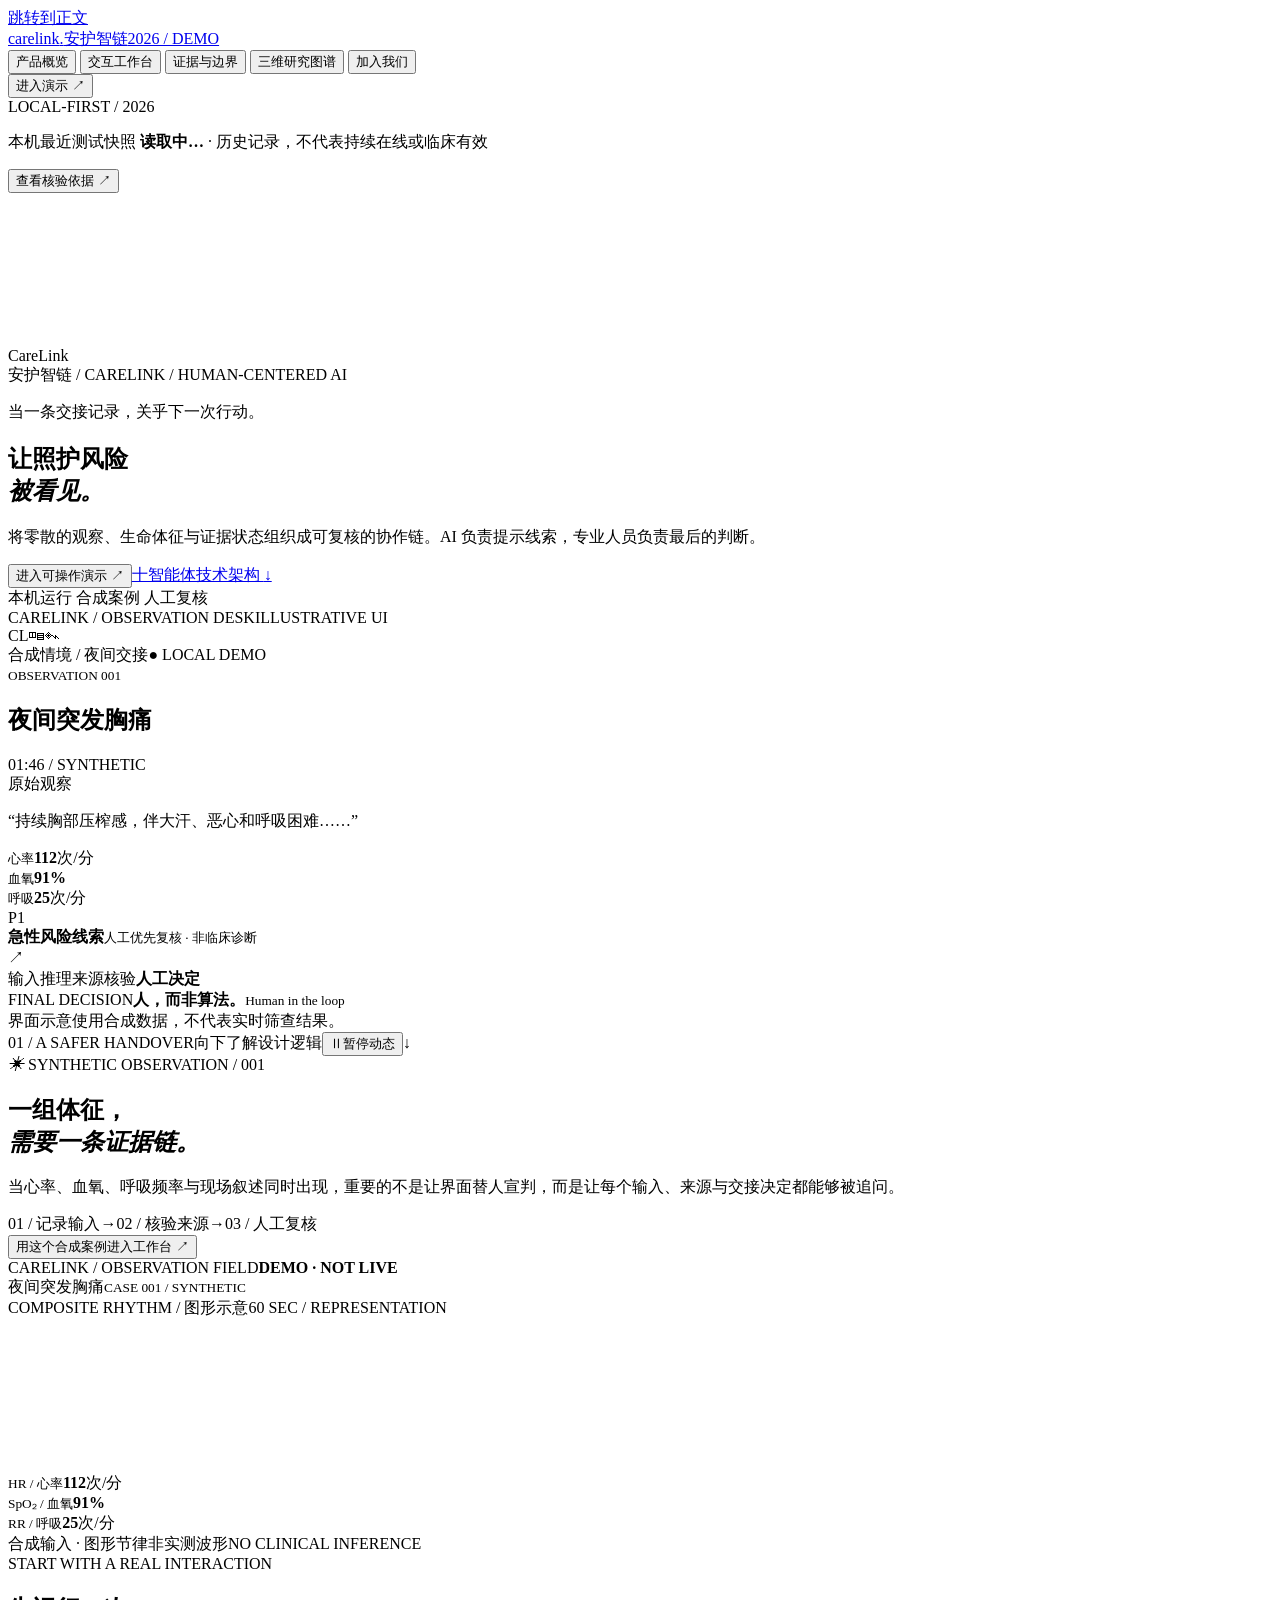
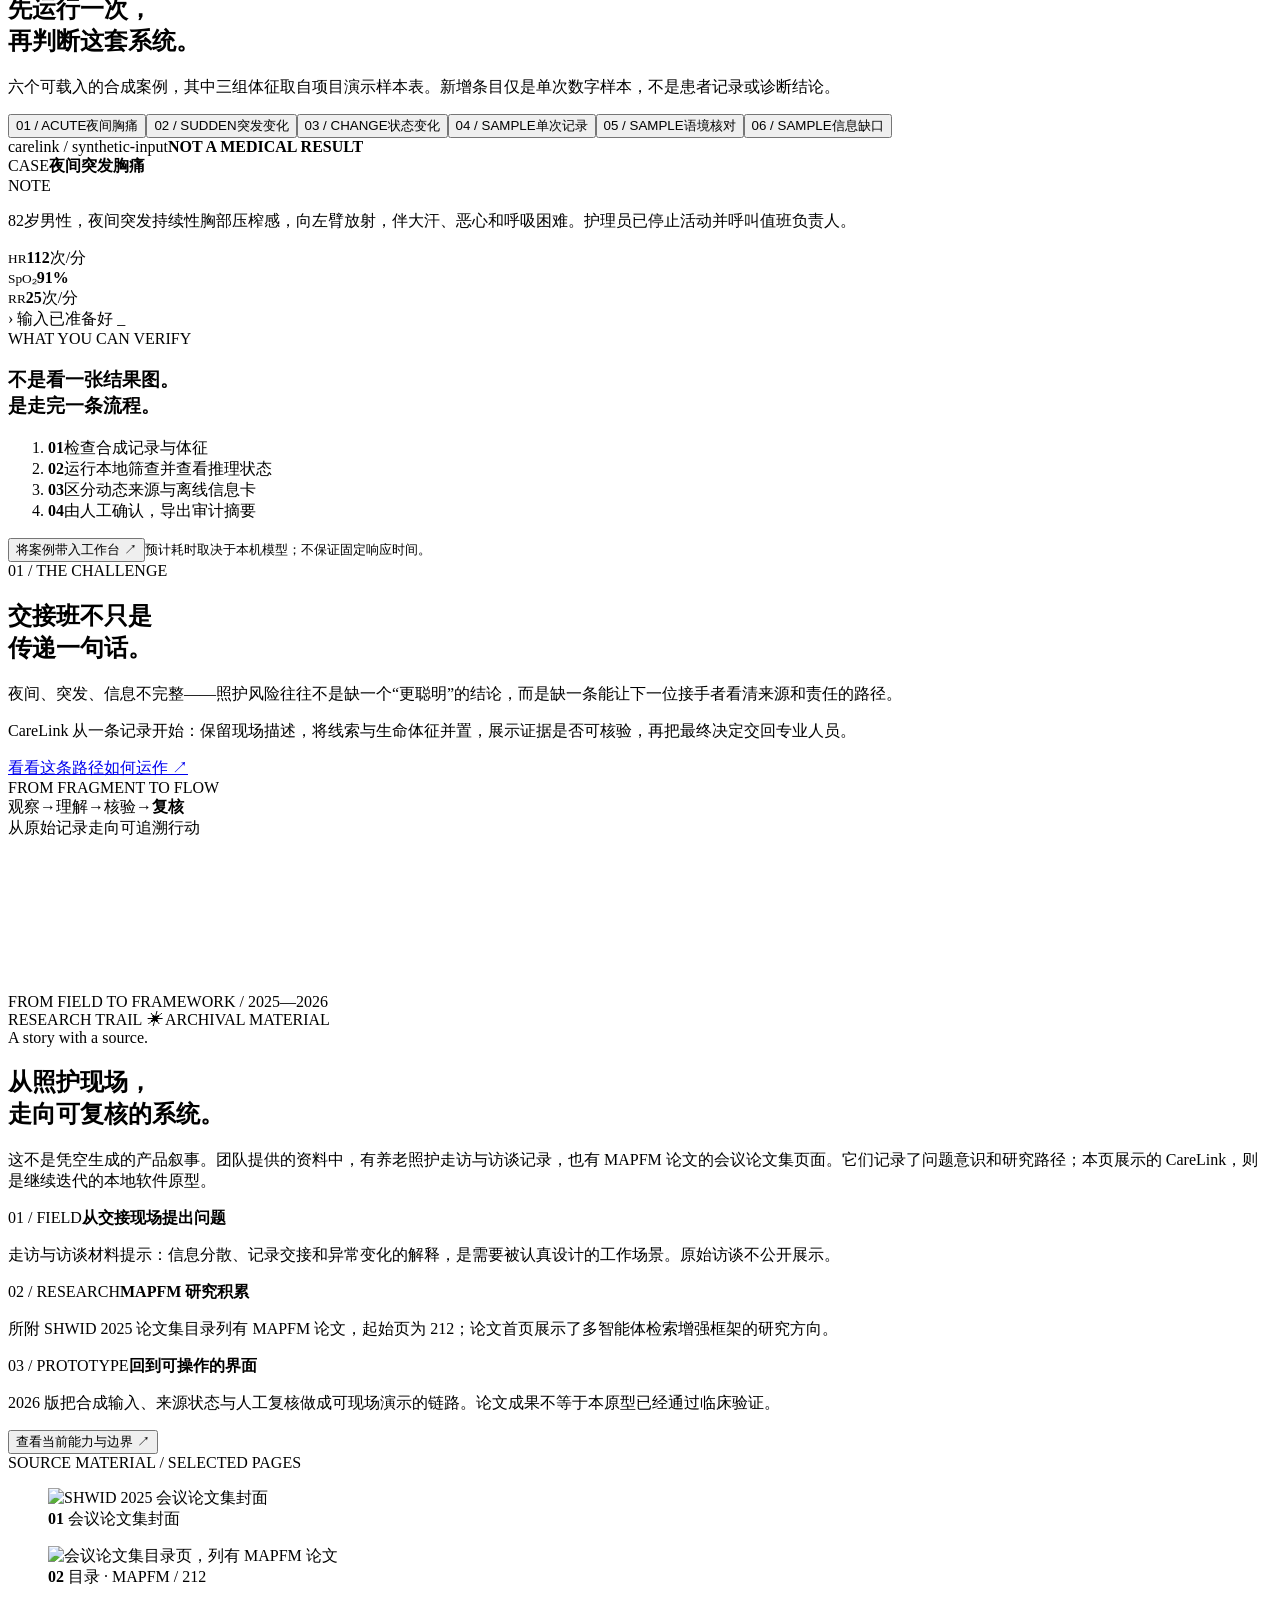
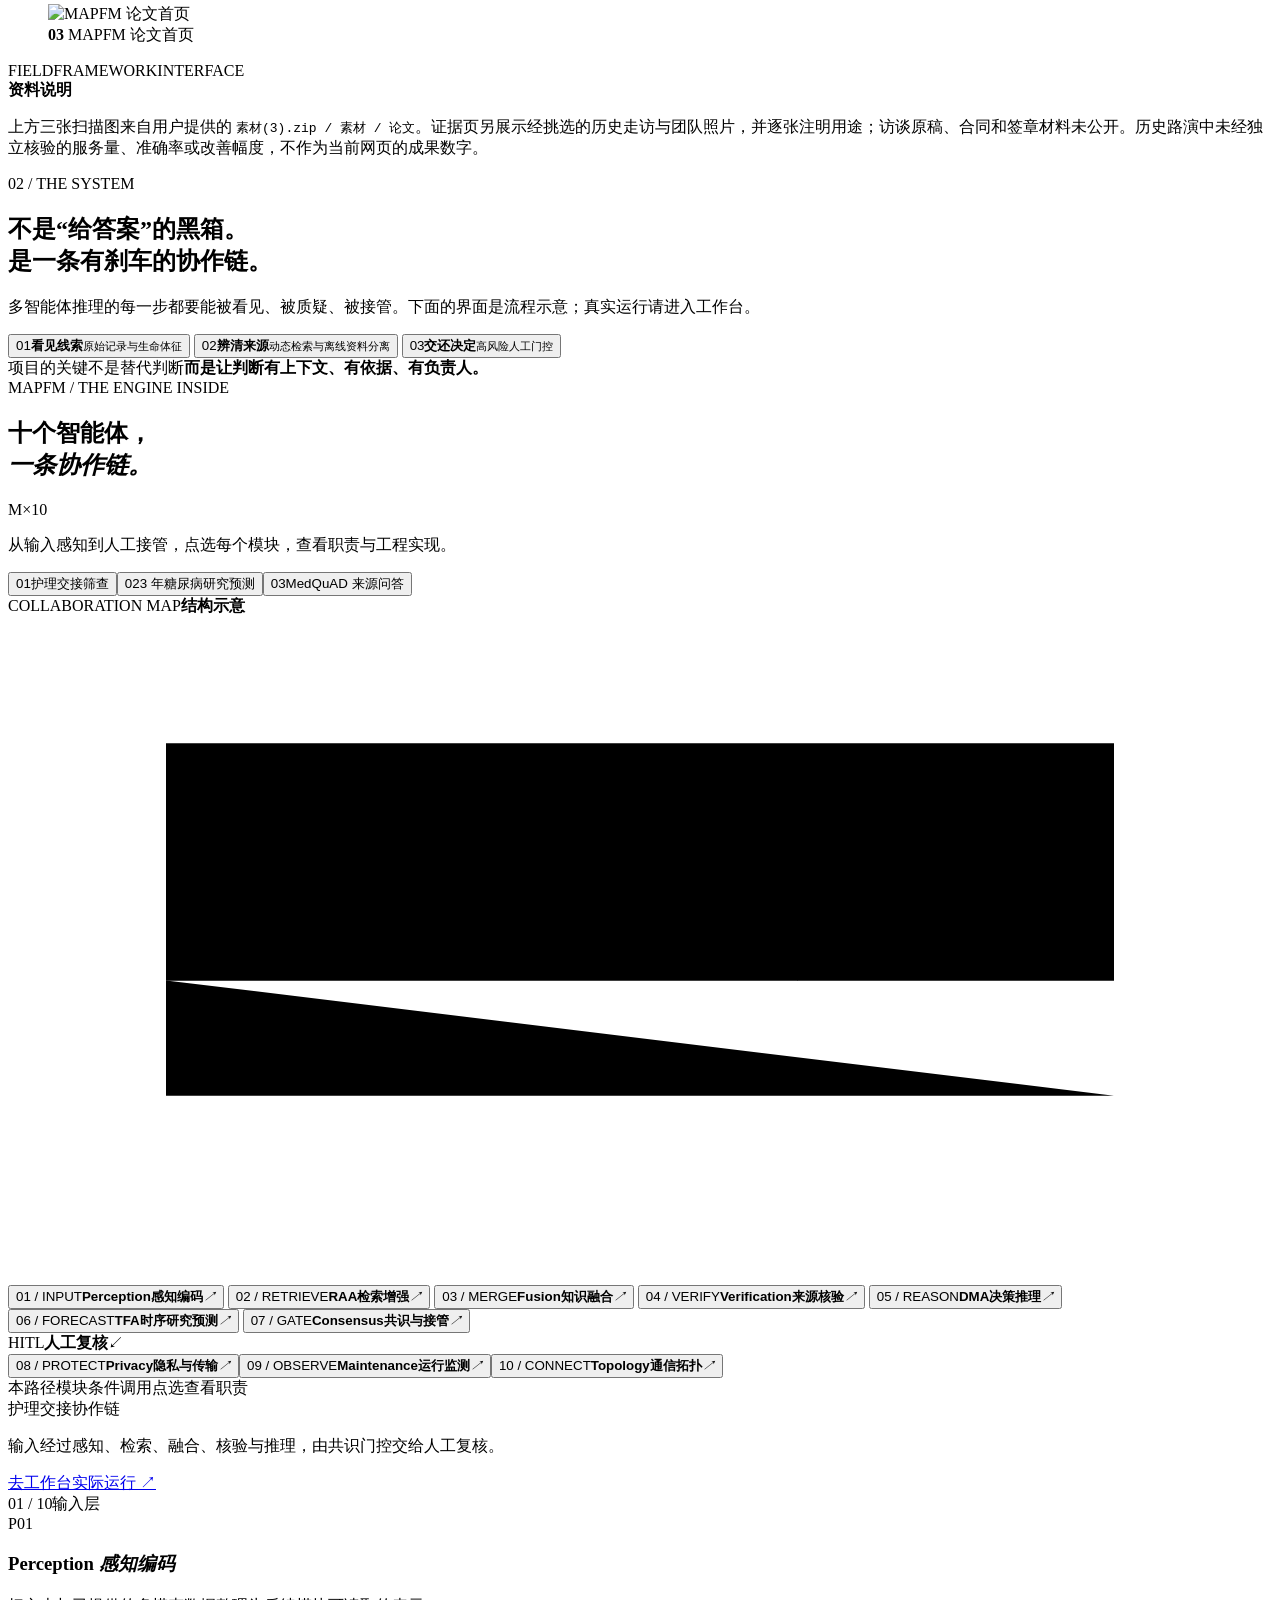
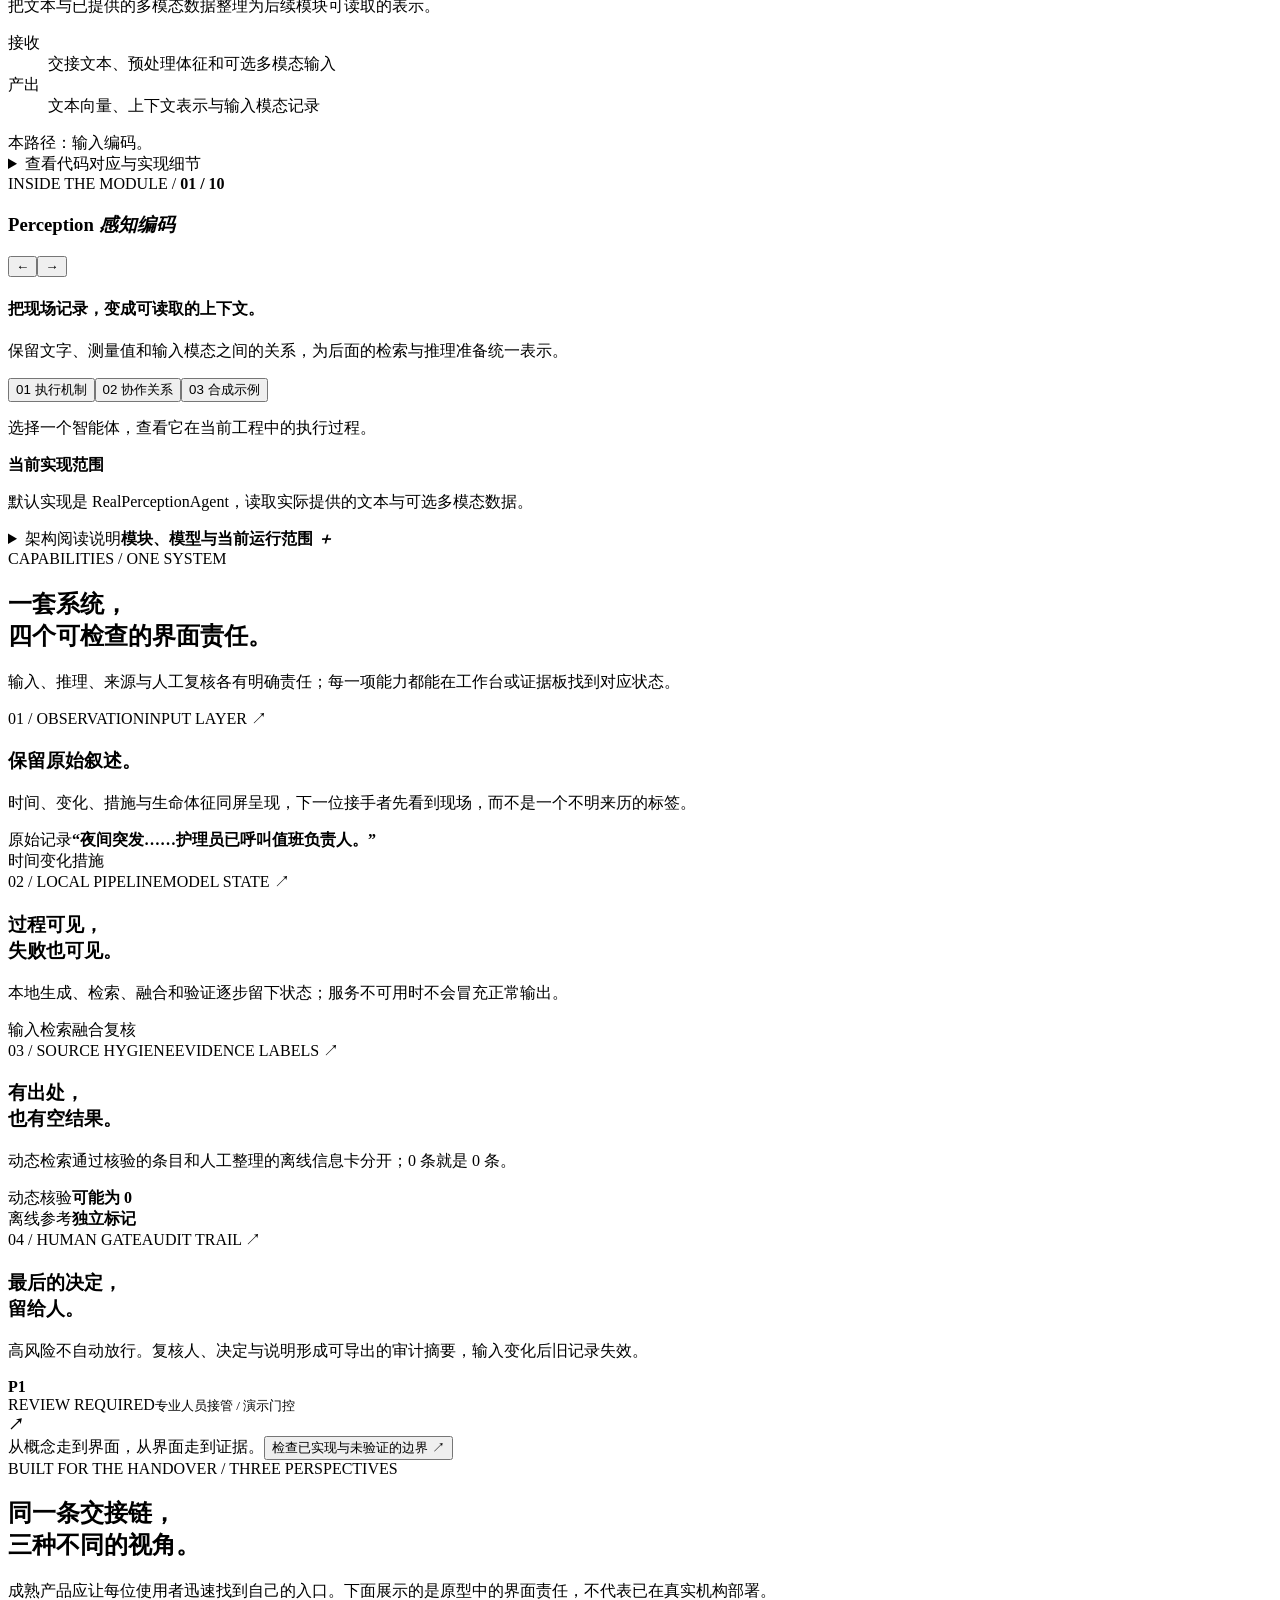
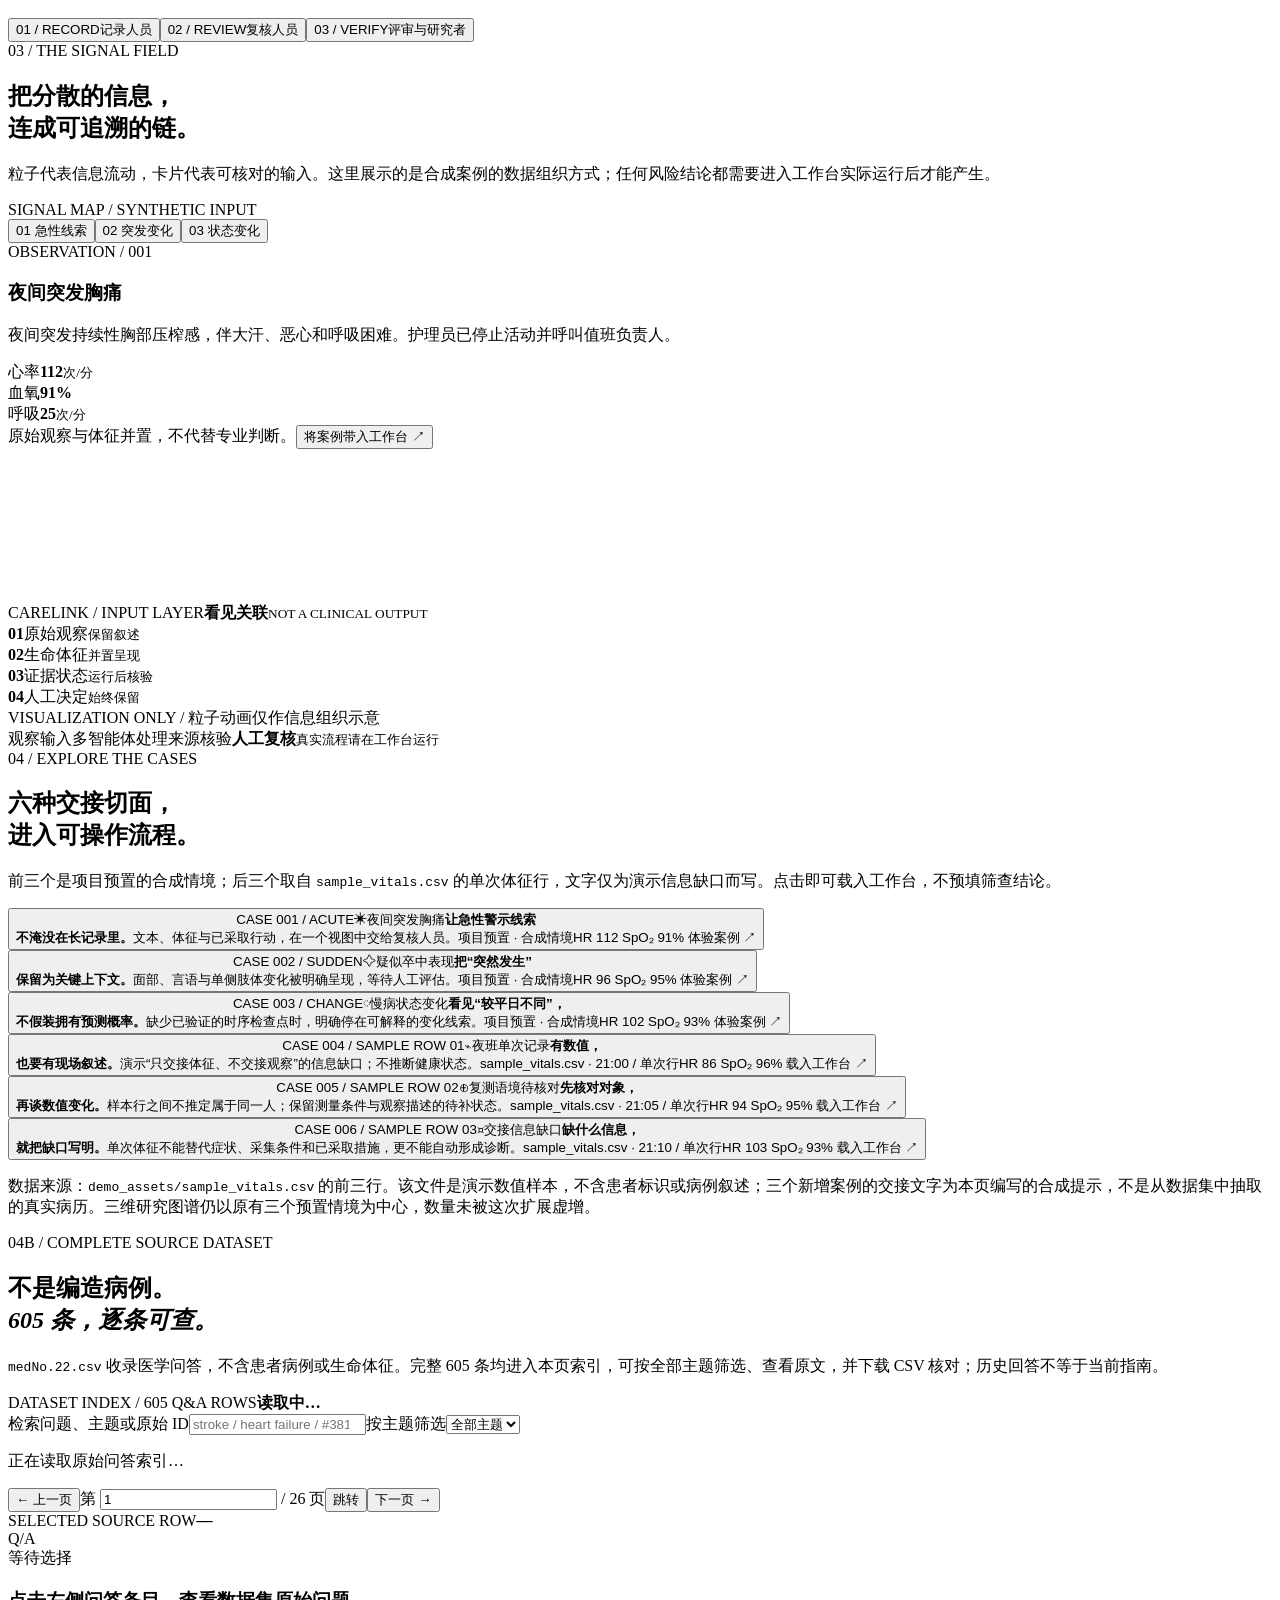
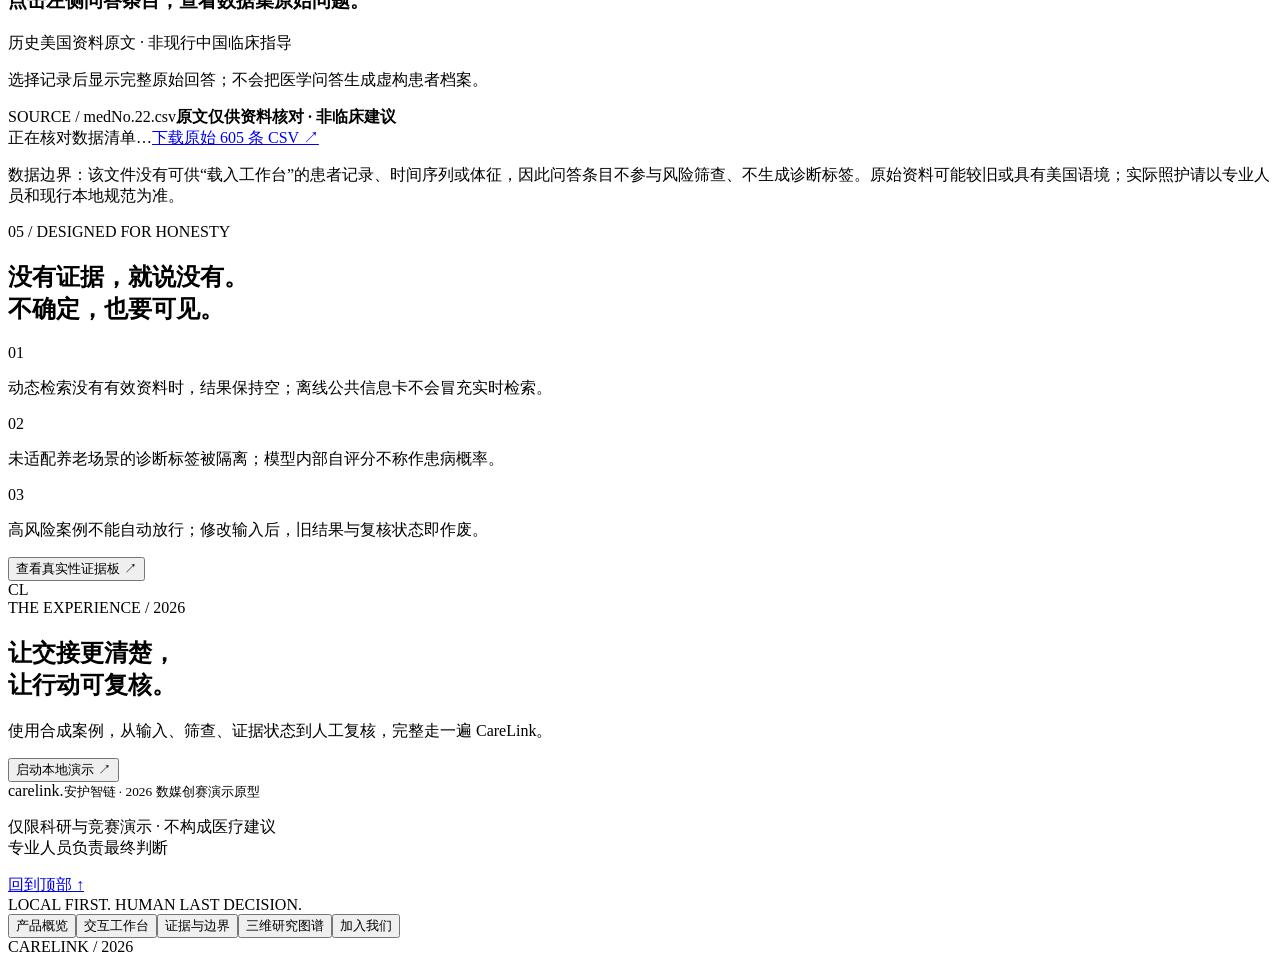
==== careguard_web/index.html @ f43be35e "Import CareLink 2026 project from 20261014 archive" ====
<!doctype html>
<html lang="zh-CN">
<head>
  <meta charset="utf-8">
  <meta name="viewport" content="width=device-width, initial-scale=1">
  <meta name="theme-color" content="#101112">
  <meta name="description" content="安护智链 CareLink：面向养老照护交接班的多智能体风险线索筛查、证据核验与人工复核竞赛演示原型。">
  <title>安护智链 CareLink — 让照护风险被看见</title>
  <link rel="stylesheet" href="/site.css?v=20261011k">
  <link rel="stylesheet" href="/studio.css?v=20261011n">
  <link rel="stylesheet" href="/engineering.css?v=20261011a">
  <link rel="stylesheet" href="/diabetes.css?v=20261011b">
  <link rel="stylesheet" href="/prospective-neural.css?v=20261012c">
  <link rel="stylesheet" href="/medquad.css?v=20261012a">
  <link rel="stylesheet" href="/medquad-review.css?v=20261014a">
  <link rel="stylesheet" href="/medical-language.css?v=20261014a">
  <link rel="stylesheet" href="/workspace-guidance.css?v=20261014b">
  <link rel="stylesheet" href="/architecture.css?v=20261014c">
  <script src="/particles.js?v=20261011c" defer></script>
  <script src="/handoff.js?v=20261014carelink" defer></script>
  <script src="/site.js?v=20261014carelink" defer></script>
  <script src="/dataset.js?v=20261011d" defer></script>
  <script src="/lab-data.js?v=20261014carelink" defer></script>
  <script src="/lab3d.js?v=20261014carelink" defer></script>
  <script src="/join.js?v=20261014carelink" defer></script>
  <script src="/medical.js?v=20261011a" defer></script>
  <script src="/diabetes.js?v=20261014carelink" defer></script>
  <script src="/prospective-neural.js?v=20261012d" defer></script>
  <script src="/medquad.js?v=20261014b" defer></script>
  <script src="/medquad-review.js?v=20261014a" defer></script>
  <script src="/medical-language.js?v=20261014b" defer></script>
  <script src="/architecture-details.js?v=20261014carelink" defer></script>
  <script src="/architecture.js?v=20261014c" defer></script>
</head>
<body>
  <a class="skip-link" href="#main">跳转到正文</a>
  <div class="reading-progress" id="reading-progress" aria-hidden="true"></div>
  <div class="site-shell" id="top">
    <header class="site-header">
      <a class="brand" href="/" data-nav="home" aria-label="安护智链 CareLink 首页"><span class="brand-mark"><span></span></span><span class="brand-name">carelink<span class="brand-dot">.</span></span><span class="brand-cn">安护智链</span><span class="brand-edition">2026 / DEMO</span></a>
      <nav class="primary-nav" aria-label="主导航">
        <button type="button" data-nav="home" class="nav-link is-active">产品概览</button>
        <button type="button" data-nav="workspace" class="nav-link">交互工作台</button>
        <button type="button" data-nav="evidence" class="nav-link">证据与边界</button>
        <button type="button" data-nav="lab" class="nav-link">三维研究图谱</button>
        <button type="button" data-nav="join" class="nav-link">加入我们</button>
      </nav>
      <button type="button" class="header-action" data-nav="workspace">进入演示 <span aria-hidden="true">↗</span></button>
    </header>
    <div class="release-bar"><div class="wrap release-inner"><span class="release-badge"><i></i> LOCAL-FIRST / 2026</span><p>本机最近测试快照 <strong id="global-test-count">读取中…</strong><span> · 历史记录，不代表持续在线或临床有效</span></p><button type="button" data-nav="evidence">查看核验依据 <span aria-hidden="true">↗</span></button></div></div>

    <main id="main">
      <div id="home-view" class="view">
        <section class="hero" aria-labelledby="hero-title">
          <canvas class="particle-canvas hero-particles" id="hero-particles" aria-hidden="true"></canvas>
          <div class="hero-artword" aria-hidden="true">CareLink</div>
          <div class="hero-noise" aria-hidden="true"></div>
          <div class="hero-orb orb-a" aria-hidden="true"></div>
          <div class="hero-orb orb-b" aria-hidden="true"></div>
          <div class="hero-content wrap">
            <div class="hero-copy">
              <div class="eyebrow light"><span class="eyebrow-line"></span> 安护智链 / CARELINK / HUMAN-CENTERED AI</div>
              <p class="hero-prelude">当一条交接记录，关乎下一次行动。</p>
              <h1 id="hero-title">让照护风险<br><em>被看见<span>。</span></em></h1>
              <p class="hero-description">将零散的观察、生命体征与证据状态组织成可复核的协作链。AI 负责提示线索，专业人员负责最后的判断。</p>
              <div class="hero-actions"><button type="button" class="button button-lime" data-nav="workspace">进入可操作演示 <span>↗</span></button><a class="button button-ghost" href="#mapfm-architecture">十智能体技术架构 <span>↓</span></a></div>
              <div class="hero-meta"><span><i></i> 本机运行</span><span><i></i> 合成案例</span><span><i></i> 人工复核</span></div>
            </div>
            <div class="hero-product" aria-label="合成案例产品界面示意">
              <div class="product-window">
                <div class="window-bar"><div class="window-dots"><b></b><b></b><b></b></div><span>CARELINK / OBSERVATION DESK</span><span>ILLUSTRATIVE UI</span></div>
                <div class="product-layout">
                  <aside class="product-rail"><span class="mini-logo">C<span>L</span></span><span class="rail-icon active">◫</span><span class="rail-icon">▤</span><span class="rail-icon">◈</span><span class="rail-icon bottom">⌁</span></aside>
                  <div class="product-main">
                    <div class="product-topline"><span>合成情境 / 夜间交接</span><span class="tiny-pulse">● LOCAL DEMO</span></div>
                    <div class="product-title-row"><div><small>OBSERVATION 001</small><h2>夜间突发胸痛</h2></div><span class="product-time">01:46 / SYNTHETIC</span></div>
                    <div class="product-observation"><span>原始观察</span><p>“持续胸部压榨感，伴大汗、恶心和呼吸困难……”</p></div>
                    <div class="product-vitals"><div><small>心率</small><strong>112</strong><span>次/分</span></div><div><small>血氧</small><strong>91<span>%</span></strong></div><div><small>呼吸</small><strong>25</strong><span>次/分</span></div></div>
                    <div class="product-alert"><span class="alert-index">P1</span><div><strong>急性风险线索</strong><small>人工优先复核 · 非临床诊断</small></div><span class="alert-arrow">↗</span></div>
                    <div class="product-foot"><span>输入</span><i></i><span>推理</span><i></i><span>来源核验</span><i></i><strong>人工决定</strong></div>
                  </div>
                </div>
              </div>
              <div class="floating-stamp"><span>FINAL DECISION</span><strong>人，而非算法。</strong><small>Human in the loop</small></div>
              <div class="hero-caption">界面示意使用合成数据，不代表实时筛查结果。</div>
            </div>
          </div>
          <div class="hero-bottom wrap"><span>01 / A SAFER HANDOVER</span><span>向下了解设计逻辑</span><button class="motion-toggle" type="button" data-motion-toggle aria-label="暂停粒子动画" aria-pressed="true"><span class="motion-icon" aria-hidden="true">Ⅱ</span><span class="motion-label">暂停动态</span></button><span aria-hidden="true">↓</span></div>
        </section>

        <section class="clinical-readout" aria-labelledby="clinical-readout-title"><div class="wrap clinical-readout-grid"><div class="clinical-readout-copy"><span class="medical-overline"><i aria-hidden="true">✳</i> SYNTHETIC OBSERVATION / 001</span><h2 id="clinical-readout-title">一组体征，<br><em>需要一条证据链。</em></h2><p>当心率、血氧、呼吸频率与现场叙述同时出现，重要的不是让界面替人宣判，而是让每个输入、来源与交接决定都能够被追问。</p><div class="medical-sequence"><span>01 / 记录输入</span><b>→</b><span>02 / 核验来源</span><b>→</b><span>03 / 人工复核</span></div><button type="button" class="medical-cta" id="medical-open-case">用这个合成案例进入工作台 <span>↗</span></button></div><div class="medical-monitor" aria-label="合成案例的生命体征展示，不是实时监测"><div class="medical-monitor-top"><span><i class="medical-cross" aria-hidden="true"></i> CARELINK / OBSERVATION FIELD</span><b>DEMO · NOT LIVE</b></div><div class="medical-monitor-title"><span id="medical-case-title">夜间突发胸痛</span><small>CASE 001 / SYNTHETIC</small></div><div class="medical-wave-label"><span>COMPOSITE RHYTHM / 图形示意</span><span>60 SEC / REPRESENTATION</span></div><canvas class="medical-wave medical-wave-main" id="home-medical-wave" data-medical-rate="112" aria-hidden="true"></canvas><div class="medical-monitor-values"><div><small>HR / 心率</small><strong id="medical-heart">112</strong><span>次/分</span></div><div><small>SpO₂ / 血氧</small><strong id="medical-spo2">91%</strong></div><div><small>RR / 呼吸</small><strong id="medical-breath">25</strong><span>次/分</span></div></div><div class="medical-monitor-foot"><span>合成输入 · 图形节律非实测波形</span><span>NO CLINICAL INFERENCE</span></div></div></div></section>

        <section class="launchpad" id="quick-start" aria-labelledby="launchpad-title"><div class="wrap"><div class="launchpad-head"><div><div class="section-index index-lime">START WITH A REAL INTERACTION</div><h2 id="launchpad-title">先运行一次，<br><span>再判断这套系统。</span></h2></div><p>六个可载入的合成案例，其中三组体征取自项目演示样本表。新增条目仅是单次数字样本，不是患者记录或诊断结论。</p></div><div class="launchpad-shell"><div class="launchpad-tabs" role="tablist" aria-label="快速开始合成案例"><button type="button" role="tab" aria-selected="true" class="is-active" data-launch-case="chest"><span>01 / ACUTE</span>夜间胸痛</button><button type="button" role="tab" aria-selected="false" data-launch-case="stroke"><span>02 / SUDDEN</span>突发变化</button><button type="button" role="tab" aria-selected="false" data-launch-case="change"><span>03 / CHANGE</span>状态变化</button><button type="button" role="tab" aria-selected="false" data-launch-case="baseline"><span>04 / SAMPLE</span>单次记录</button><button type="button" role="tab" aria-selected="false" data-launch-case="recheck"><span>05 / SAMPLE</span>语境核对</button><button type="button" role="tab" aria-selected="false" data-launch-case="context"><span>06 / SAMPLE</span>信息缺口</button></div><div class="launchpad-body"><div class="launchpad-console" role="tabpanel" aria-live="polite"><div class="launchpad-console-head"><span class="console-dots" aria-hidden="true"><i></i><i></i><i></i></span><span>carelink / synthetic-input</span><b>NOT A MEDICAL RESULT</b></div><div class="launchpad-console-main"><div class="console-line"><span>CASE</span><strong id="launch-case-title">夜间突发胸痛</strong></div><div class="console-line note"><span>NOTE</span><p id="launch-case-note">82岁男性，夜间突发持续性胸部压榨感，向左臂放射，伴大汗、恶心和呼吸困难。护理员已停止活动并呼叫值班负责人。</p></div><div class="console-vitals"><div><small>HR</small><strong id="launch-heart">112</strong><span>次/分</span></div><div><small>SpO₂</small><strong id="launch-spo2">91%</strong></div><div><small>RR</small><strong id="launch-breath">25</strong><span>次/分</span></div></div><div class="console-cursor">› 输入已准备好 <span>_</span></div></div></div><div class="launchpad-guide"><span class="launchpad-guide-label">WHAT YOU CAN VERIFY</span><h3>不是看一张结果图。<br>是走完一条流程。</h3><ol><li><b>01</b><span>检查合成记录与体征</span></li><li><b>02</b><span>运行本地筛查并查看推理状态</span></li><li><b>03</b><span>区分动态来源与离线信息卡</span></li><li><b>04</b><span>由人工确认，导出审计摘要</span></li></ol><button type="button" class="button button-lime" id="launch-open-case">将案例带入工作台 <span>↗</span></button><small>预计耗时取决于本机模型；不保证固定响应时间。</small></div></div></div></div></section>

        <section class="manifesto wrap" id="challenge">
          <div class="section-index">01 / THE CHALLENGE</div>
          <div class="manifesto-grid"><h2>交接班不只是<br>传递<span>一句话。</span></h2><div class="manifesto-body"><p>夜间、突发、信息不完整——照护风险往往不是缺一个“更聪明”的结论，而是缺一条能让下一位接手者看清来源和责任的路径。</p><p>CareLink 从一条记录开始：保留现场描述，将线索与生命体征并置，展示证据是否可核验，再把最终决定交回专业人员。</p><a href="#how-it-works" class="text-link">看看这条路径如何运作 <span>↗</span></a></div></div>
          <div class="manifesto-signal"><span class="signal-prompt">FROM FRAGMENT TO FLOW</span><div class="signal-flow"><span>观察</span><b>→</b><span>理解</span><b>→</b><span>核验</span><b>→</b><strong>复核</strong></div><span class="signal-aside">从原始记录走向可追溯行动</span></div>
        </section>

        <section class="research-story" id="research-origin" aria-labelledby="research-title">
          <canvas class="particle-canvas research-particles" id="research-particles" aria-hidden="true"></canvas>
          <div class="wrap research-story-inner">
            <div class="research-story-head"><div class="section-index index-lime">FROM FIELD TO FRAMEWORK / 2025—2026</div><span>RESEARCH TRAIL <i>✳</i> ARCHIVAL MATERIAL</span></div>
            <div class="research-story-grid">
              <div class="research-story-copy">
                <span class="research-handwritten" aria-hidden="true">A story with a source.</span>
                <h2 id="research-title">从照护现场，<br>走向<span>可复核的系统。</span></h2>
                <p class="research-lead">这不是凭空生成的产品叙事。团队提供的资料中，有养老照护走访与访谈记录，也有 MAPFM 论文的会议论文集页面。它们记录了问题意识和研究路径；本页展示的 CareLink，则是继续迭代的本地软件原型。</p>
                <div class="research-timeline" aria-label="项目研究到原型的时间线">
                  <div><span>01 / FIELD</span><strong>从交接现场提出问题</strong><p>走访与访谈材料提示：信息分散、记录交接和异常变化的解释，是需要被认真设计的工作场景。原始访谈不公开展示。</p></div>
                  <div><span>02 / RESEARCH</span><strong>MAPFM 研究积累</strong><p>所附 SHWID 2025 论文集目录列有 MAPFM 论文，起始页为 212；论文首页展示了多智能体检索增强框架的研究方向。</p></div>
                  <div><span>03 / PROTOTYPE</span><strong>回到可操作的界面</strong><p>2026 版把合成输入、来源状态与人工复核做成可现场演示的链路。论文成果不等于本原型已经通过临床验证。</p></div>
                </div>
                <button type="button" class="research-cta" data-nav="evidence">查看当前能力与边界 <span>↗</span></button>
              </div>
              <div class="research-artifacts" aria-label="用户提供的研究材料节选">
                <span class="research-artifacts-label">SOURCE MATERIAL / SELECTED PAGES</span>
                <figure class="artifact artifact-cover"><img src="/assets/research/shwid-2025-cover.png" alt="SHWID 2025 会议论文集封面" loading="lazy"><figcaption><b>01</b> 会议论文集封面</figcaption></figure>
                <figure class="artifact artifact-contents"><img src="/assets/research/shwid-2025-contents.png" alt="会议论文集目录页，列有 MAPFM 论文" loading="lazy"><figcaption><b>02</b> 目录 · MAPFM / 212</figcaption></figure>
                <figure class="artifact artifact-paper"><img src="/assets/research/mapfm-paper-first-page.png" alt="MAPFM 论文首页" loading="lazy"><figcaption><b>03</b> MAPFM 论文首页</figcaption></figure>
                <div class="artifact-trace" aria-hidden="true"><span>FIELD</span><i></i><span>FRAMEWORK</span><i></i><span>INTERFACE</span></div>
              </div>
            </div>
            <div class="research-source-note"><strong>资料说明</strong><p>上方三张扫描图来自用户提供的 <code>素材(3).zip / 素材 / 论文</code>。证据页另展示经挑选的历史走访与团队照片，并逐张注明用途；访谈原稿、合同和签章材料未公开。历史路演中未经独立核验的服务量、准确率或改善幅度，不作为当前网页的成果数字。</p></div>
          </div>
        </section>

        <section class="chapter chapter-dark" id="how-it-works">
          <div class="wrap"><div class="chapter-header"><div><div class="section-index index-lime">02 / THE SYSTEM</div><h2>不是“给答案”的黑箱。<br><span>是一条有刹车的协作链。</span></h2></div><p>多智能体推理的每一步都要能被看见、被质疑、被接管。下面的界面是流程示意；真实运行请进入工作台。</p></div>
            <div class="feature-stage"><div class="feature-switch" role="tablist" aria-label="流程阶段">
              <button type="button" class="feature-tab is-active" role="tab" aria-selected="true" data-feature="observe"><span>01</span><strong>看见线索</strong><small>原始记录与生命体征</small></button>
              <button type="button" class="feature-tab" role="tab" aria-selected="false" data-feature="verify"><span>02</span><strong>辨清来源</strong><small>动态检索与离线资料分离</small></button>
              <button type="button" class="feature-tab" role="tab" aria-selected="false" data-feature="review"><span>03</span><strong>交还决定</strong><small>高风险人工门控</small></button>
            </div><div class="feature-canvas" id="feature-canvas" aria-live="polite"></div></div>
            <div class="chapter-foot"><span>项目的关键不是替代判断</span><strong>而是让判断有上下文、有依据、有负责人。</strong></div>
          </div>
        </section>

        <section class="mapfm-architecture" id="mapfm-architecture" aria-labelledby="architecture-title">
          <div class="wrap">
            <div class="architecture-heading"><div><span class="section-index">MAPFM / THE ENGINE INSIDE</span><h2 id="architecture-title">十个智能体，<br><em>一条协作链。</em></h2></div><div class="architecture-heading-side"><span class="architecture-monogram" aria-hidden="true">M<span>×10</span></span><p>从输入感知到人工接管，点选每个模块，查看职责与工程实现。</p></div></div>
            <div class="architecture-paths" role="group" aria-label="选择要查看的工程调用路径"><button type="button" data-architecture-path="handover" aria-pressed="true" class="is-active"><span>01</span>护理交接筛查</button><button type="button" data-architecture-path="diabetes" aria-pressed="false"><span>02</span>3 年糖尿病研究预测</button><button type="button" data-architecture-path="knowledge" aria-pressed="false"><span>03</span>MedQuAD 来源问答</button></div>
            <div class="architecture-shell">
              <div class="architecture-map"><div class="architecture-map-top"><span>COLLABORATION MAP</span><b>结构示意</b></div>
                <div class="architecture-graph" aria-label="十个可点选的智能体模块">
                  <svg class="architecture-wires" viewBox="0 0 800 420" preserveAspectRatio="none" aria-hidden="true"><defs><linearGradient id="architecture-line" x1="0" y1="0" x2="1" y2="1"><stop stop-color="#a2b998"/><stop offset="1" stop-color="#a87963"/></linearGradient></defs><path d="M100 80H700V230H100"/><path class="architecture-flow" d="M100 80H700V230H100"/><path class="architecture-conditional" d="M500 230V155H300"/><path class="architecture-support-wire" d="M100 230V303H700M400 303V350M135 303V350M665 303V350"/></svg>
                  <button type="button" class="architecture-node is-selected" data-architecture-agent="Perception" aria-pressed="true"><span>01 / INPUT</span><strong>Perception</strong><b>感知编码</b><i aria-hidden="true">↗</i></button>
                  <button type="button" class="architecture-node" data-architecture-agent="RAA" aria-pressed="false"><span>02 / RETRIEVE</span><strong>RAA</strong><b>检索增强</b><i aria-hidden="true">↗</i></button>
                  <button type="button" class="architecture-node" data-architecture-agent="Fusion" aria-pressed="false"><span>03 / MERGE</span><strong>Fusion</strong><b>知识融合</b><i aria-hidden="true">↗</i></button>
                  <button type="button" class="architecture-node" data-architecture-agent="Verification" aria-pressed="false"><span>04 / VERIFY</span><strong>Verification</strong><b>来源核验</b><i aria-hidden="true">↗</i></button>
                  <button type="button" class="architecture-node" data-architecture-agent="DMA" aria-pressed="false"><span>05 / REASON</span><strong>DMA</strong><b>决策推理</b><i aria-hidden="true">↗</i></button>
                  <button type="button" class="architecture-node" data-architecture-agent="TFA" aria-pressed="false"><span>06 / FORECAST</span><strong>TFA</strong><b>时序研究预测</b><i aria-hidden="true">↗</i></button>
                  <button type="button" class="architecture-node" data-architecture-agent="Consensus" aria-pressed="false"><span>07 / GATE</span><strong>Consensus</strong><b>共识与接管</b><i aria-hidden="true">↗</i></button>
                  <div class="architecture-human"><span>HITL</span><strong>人工复核</strong><span aria-hidden="true">↙</span></div>
                  <div class="architecture-support"><button type="button" class="architecture-node" data-architecture-agent="Privacy" aria-pressed="false"><span>08 / PROTECT</span><strong>Privacy</strong><b>隐私与传输</b><i aria-hidden="true">↗</i></button><button type="button" class="architecture-node" data-architecture-agent="Maintenance" aria-pressed="false"><span>09 / OBSERVE</span><strong>Maintenance</strong><b>运行监测</b><i aria-hidden="true">↗</i></button><button type="button" class="architecture-node" data-architecture-agent="Topology" aria-pressed="false"><span>10 / CONNECT</span><strong>Topology</strong><b>通信拓扑</b><i aria-hidden="true">↗</i></button></div>
                </div>
                <div class="architecture-map-key"><span><i></i>本路径模块</span><span><i></i>条件调用</span><span>点选查看职责</span></div>
                <div class="architecture-route" aria-live="polite"><span id="architecture-route-title">护理交接协作链</span><p id="architecture-route-copy">输入经过感知、检索、融合、核验与推理，由共识门控交给人工复核。</p><a id="architecture-run-link" href="/?view=workspace#input-title">去工作台实际运行 ↗</a></div>
              </div>
              <aside class="architecture-inspector" aria-live="polite" aria-atomic="true" aria-labelledby="architecture-agent-title"><div class="architecture-inspector-top"><span id="architecture-agent-number">01 / 10</span><span id="architecture-agent-role">输入层</span></div><div class="architecture-agent-mark" id="architecture-agent-mark" aria-hidden="true">P<span>01</span></div><h3 id="architecture-agent-title">Perception <em>感知编码</em></h3><p id="architecture-agent-description">把文本与已提供的多模态数据整理为后续模块可读取的表示。</p><dl><div><dt>接收</dt><dd id="architecture-agent-input">交接文本、预处理体征和可选多模态输入</dd></div><div><dt>产出</dt><dd id="architecture-agent-output">文本向量、上下文表示与输入模态记录</dd></div></dl><div class="architecture-agent-context" id="architecture-agent-context">本路径：输入编码。</div><details class="architecture-code"><summary>查看代码对应与实现细节</summary><code id="architecture-agent-code">mapfm_ecosystem_repaired.py<br>RealPerceptionAgent.encode</code><p id="architecture-agent-method">当前实现从实际输入构建确定性特征，支持接收外部预计算特征。</p></details></aside>
            </div>
            <section class="architecture-handbook" id="architecture-handbook" aria-labelledby="architecture-handbook-title">
              <div class="architecture-handbook-header"><div><span>INSIDE THE MODULE / <b id="architecture-handbook-number">01 / 10</b></span><h3 id="architecture-handbook-title">Perception <em>感知编码</em></h3></div><div class="architecture-handbook-pager" role="group" aria-label="逐个阅读智能体介绍"><button type="button" id="architecture-agent-prev" aria-label="上一个智能体">←</button><button type="button" id="architecture-agent-next" aria-label="下一个智能体">→</button></div></div>
              <div class="architecture-handbook-intro"><h4 id="architecture-handbook-tagline">把现场记录，变成可读取的上下文。</h4><p id="architecture-handbook-purpose">保留文字、测量值和输入模态之间的关系，为后面的检索与推理准备统一表示。</p></div>
              <div class="architecture-detail-tabs" role="group" aria-label="选择智能体介绍视角"><button type="button" data-architecture-detail="mechanism" aria-controls="architecture-handbook-panel" aria-pressed="true" class="is-active">01 执行机制</button><button type="button" data-architecture-detail="collaboration" aria-controls="architecture-handbook-panel" aria-pressed="false">02 协作关系</button><button type="button" data-architecture-detail="example" aria-controls="architecture-handbook-panel" aria-pressed="false">03 合成示例</button></div>
              <div id="architecture-handbook-panel" class="architecture-handbook-panel" aria-live="polite"><p>选择一个智能体，查看它在当前工程中的执行过程。</p></div>
              <div class="architecture-handbook-scope"><b>当前实现范围</b><p id="architecture-handbook-scope">默认实现是 RealPerceptionAgent，读取实际提供的文本与可选多模态数据。</p></div>
            </section>
            <details class="architecture-reading"><summary><span>架构阅读说明</span><b>模块、模型与当前运行范围 <i aria-hidden="true">＋</i></b></summary><div><p>图中十个节点对应工程注册的十个模块。连线和流动效果用于解释调用关系；每次执行状态请到工作台查看。</p><p>三年新发糖尿病由 TFA 的新增研究权重计算；MedQuAD 由独立词面与语义检索模块提供来源答案。图中高亮随所选路径变化，不代表十个模块都训练了相同模型。</p><p>护理交接的 TFA 时序分支依配置与输入执行；未通过任务匹配验证的时序输出不进入交接风险展示。实现说明集中在本区，适用范围与使用提示见工作台的统一说明栏。</p><a href="/engineering/status" target="_blank" rel="noopener noreferrer">核对原始工程文件指纹 ↗</a></div></details>
          </div>
        </section>

        <section class="product-universe" aria-labelledby="universe-title"><div class="wrap"><div class="universe-intro"><div><div class="section-index">CAPABILITIES / ONE SYSTEM</div><h2 id="universe-title">一套系统，<br><span>四个可检查的界面责任。</span></h2></div><p>输入、推理、来源与人工复核各有明确责任；每一项能力都能在工作台或证据板找到对应状态。</p></div><div class="universe-grid"><article class="universe-card universe-input"><div class="universe-card-top"><span>01 / OBSERVATION</span><span>INPUT LAYER ↗</span></div><h3>保留原始叙述。</h3><p>时间、变化、措施与生命体征同屏呈现，下一位接手者先看到现场，而不是一个不明来历的标签。</p><div class="universe-note"><span>原始记录</span><strong>“夜间突发……护理员已呼叫值班负责人。”</strong><div><span>时间</span><span>变化</span><span>措施</span></div></div></article><article class="universe-card universe-engine"><div class="universe-card-top"><span>02 / LOCAL PIPELINE</span><span>MODEL STATE ↗</span></div><h3>过程可见，<br>失败也可见。</h3><p>本地生成、检索、融合和验证逐步留下状态；服务不可用时不会冒充正常输出。</p><div class="universe-track" aria-hidden="true"><span>输入</span><i></i><span>检索</span><i></i><span>融合</span><i></i><span>复核</span></div></article><article class="universe-card universe-source"><div class="universe-card-top"><span>03 / SOURCE HYGIENE</span><span>EVIDENCE LABELS ↗</span></div><h3>有出处，<br>也有空结果。</h3><p>动态检索通过核验的条目和人工整理的离线信息卡分开；0 条就是 0 条。</p><div class="universe-source-demo"><div><span>动态核验</span><strong>可能为 0</strong></div><div><span>离线参考</span><strong>独立标记</strong></div></div></article><article class="universe-card universe-human"><div class="universe-card-top"><span>04 / HUMAN GATE</span><span>AUDIT TRAIL ↗</span></div><h3>最后的决定，<br>留给人。</h3><p>高风险不自动放行。复核人、决定与说明形成可导出的审计摘要，输入变化后旧记录失效。</p><div class="universe-human-demo"><strong>P1</strong><div><span>REVIEW REQUIRED</span><small>专业人员接管 / 演示门控</small></div><b>↗</b></div></article></div><div class="universe-foot"><span>从概念走到界面，从界面走到证据。</span><button type="button" class="text-link" data-nav="evidence">检查已实现与未验证的边界 <span>↗</span></button></div></div></section>

        <section class="audience-section" aria-labelledby="audience-title"><div class="wrap"><div class="audience-heading"><div><div class="section-index">BUILT FOR THE HANDOVER / THREE PERSPECTIVES</div><h2 id="audience-title">同一条交接链，<br><span>三种不同的视角。</span></h2></div><p>成熟产品应让每位使用者迅速找到自己的入口。下面展示的是原型中的界面责任，不代表已在真实机构部署。</p></div><div class="audience-shell"><div class="audience-tabs" role="tablist" aria-label="按角色探索 CareLink"><button type="button" role="tab" data-audience="recorder" aria-selected="true" class="is-active"><span>01 / RECORD</span>记录人员</button><button type="button" role="tab" data-audience="reviewer" aria-selected="false"><span>02 / REVIEW</span>复核人员</button><button type="button" role="tab" data-audience="evaluator" aria-selected="false"><span>03 / VERIFY</span>评审与研究者</button></div><div class="audience-panel" id="audience-panel" role="tabpanel" aria-live="polite"></div></div></div></section>

        <section class="signal-atlas" id="signal-atlas" aria-labelledby="atlas-title">
          <div class="wrap">
            <div class="atlas-intro"><div><div class="section-index index-lime">03 / THE SIGNAL FIELD</div><h2 id="atlas-title">把分散的信息，<br><span>连成可追溯的链。</span></h2></div><p>粒子代表信息流动，卡片代表可核对的输入。这里展示的是合成案例的数据组织方式；任何风险结论都需要进入工作台实际运行后才能产生。</p></div>
            <div class="atlas-shell">
              <div class="atlas-toolbar"><span class="atlas-kicker"><i></i> SIGNAL MAP / SYNTHETIC INPUT</span><div class="atlas-case-switch" role="group" aria-label="选择信号地图合成案例"><button type="button" class="is-active" data-atlas-case="chest" aria-pressed="true">01 急性线索</button><button type="button" data-atlas-case="stroke" aria-pressed="false">02 突发变化</button><button type="button" data-atlas-case="change" aria-pressed="false">03 状态变化</button></div></div>
              <div class="atlas-grid">
                <div class="atlas-context"><span class="atlas-overline" id="atlas-number">OBSERVATION / 001</span><h3 id="atlas-case-title">夜间突发胸痛</h3><p id="atlas-case-note">夜间突发持续性胸部压榨感，伴大汗、恶心和呼吸困难。护理员已停止活动并呼叫值班负责人。</p><div class="atlas-vitals"><div><span>心率</span><strong id="atlas-heart">112</strong><small>次/分</small></div><div><span>血氧</span><strong id="atlas-spo2">91%</strong></div><div><span>呼吸</span><strong id="atlas-breath">25</strong><small>次/分</small></div></div><div class="atlas-context-foot"><span>原始观察与体征并置，不代替专业判断。</span><button type="button" id="atlas-open-case">将案例带入工作台 ↗</button></div></div>
                <div class="atlas-visual" aria-label="交接信息流的粒子示意图，不是筛查结果"><canvas class="particle-canvas atlas-particles" id="atlas-particles" aria-hidden="true"></canvas><div class="atlas-axis axis-h"></div><div class="atlas-axis axis-v"></div><div class="atlas-orbit orbit-outer"></div><div class="atlas-orbit orbit-inner"></div><div class="atlas-hub"><span>CARELINK / INPUT LAYER</span><strong>看见关联</strong><small>NOT A CLINICAL OUTPUT</small></div><div class="atlas-node atlas-node-a"><b>01</b><span>原始观察</span><small>保留叙述</small></div><div class="atlas-node atlas-node-b"><b>02</b><span>生命体征</span><small>并置呈现</small></div><div class="atlas-node atlas-node-c"><b>03</b><span>证据状态</span><small>运行后核验</small></div><div class="atlas-node atlas-node-d"><b>04</b><span>人工决定</span><small>始终保留</small></div><div class="atlas-visual-caption">VISUALIZATION ONLY / 粒子动画仅作信息组织示意</div></div>
              </div>
              <div class="atlas-footer"><span>观察输入</span><i></i><span>多智能体处理</span><i></i><span>来源核验</span><i></i><strong>人工复核</strong><small>真实流程请在工作台运行</small></div>
            </div>
          </div>
        </section>

        <section class="cases-section wrap" id="cases">
          <div class="section-index">04 / EXPLORE THE CASES</div>
          <div class="section-heading-row"><h2>六种交接切面，<br><span>进入可操作流程。</span></h2><p>前三个是项目预置的合成情境；后三个取自 <code>sample_vitals.csv</code> 的单次体征行，文字仅为演示信息缺口而写。点击即可载入工作台，不预填筛查结论。</p></div>
          <div class="case-cards">
            <button type="button" class="case-card case-one" data-open-case="chest"><span class="case-number">CASE 001 / ACUTE</span><span class="case-glyph">✳</span><span class="case-label">夜间突发胸痛</span><strong>让急性警示线索<br>不淹没在长记录里。</strong><span class="case-description">文本、体征与已采取行动，在一个视图中交给复核人员。</span><span class="case-source">项目预置 · 合成情境</span><span class="case-foot">HR 112 <i></i> SpO₂ 91% <span>体验案例 ↗</span></span></button>
            <button type="button" class="case-card case-two" data-open-case="stroke"><span class="case-number">CASE 002 / SUDDEN</span><span class="case-glyph">✧</span><span class="case-label">疑似卒中表现</span><strong>把“突然发生”<br>保留为关键上下文。</strong><span class="case-description">面部、言语与单侧肢体变化被明确呈现，等待人工评估。</span><span class="case-source">项目预置 · 合成情境</span><span class="case-foot">HR 96 <i></i> SpO₂ 95% <span>体验案例 ↗</span></span></button>
            <button type="button" class="case-card case-three" data-open-case="change"><span class="case-number">CASE 003 / CHANGE</span><span class="case-glyph">◌</span><span class="case-label">慢病状态变化</span><strong>看见“较平日不同”，<br>不假装拥有预测概率。</strong><span class="case-description">缺少已验证的时序检查点时，明确停在可解释的变化线索。</span><span class="case-source">项目预置 · 合成情境</span><span class="case-foot">HR 102 <i></i> SpO₂ 93% <span>体验案例 ↗</span></span></button>
            <button type="button" class="case-card case-four" data-open-case="baseline"><span class="case-number">CASE 004 / SAMPLE ROW 01</span><span class="case-glyph">⌁</span><span class="case-label">夜班单次记录</span><strong>有数值，<br>也要有现场叙述。</strong><span class="case-description">演示“只交接体征、不交接观察”的信息缺口；不推断健康状态。</span><span class="case-source">sample_vitals.csv · 21:00 / 单次行</span><span class="case-foot">HR 86 <i></i> SpO₂ 96% <span>载入工作台 ↗</span></span></button>
            <button type="button" class="case-card case-five" data-open-case="recheck"><span class="case-number">CASE 005 / SAMPLE ROW 02</span><span class="case-glyph">⊕</span><span class="case-label">复测语境待核对</span><strong>先核对对象，<br>再谈数值变化。</strong><span class="case-description">样本行之间不推定属于同一人；保留测量条件与观察描述的待补状态。</span><span class="case-source">sample_vitals.csv · 21:05 / 单次行</span><span class="case-foot">HR 94 <i></i> SpO₂ 95% <span>载入工作台 ↗</span></span></button>
            <button type="button" class="case-card case-six" data-open-case="context"><span class="case-number">CASE 006 / SAMPLE ROW 03</span><span class="case-glyph">⌑</span><span class="case-label">交接信息缺口</span><strong>缺什么信息，<br>就把缺口写明。</strong><span class="case-description">单次体征不能替代症状、采集条件和已采取措施，更不能自动形成诊断。</span><span class="case-source">sample_vitals.csv · 21:10 / 单次行</span><span class="case-foot">HR 103 <i></i> SpO₂ 93% <span>载入工作台 ↗</span></span></button>
          </div>
          <p class="case-provenance">数据来源：<code>demo_assets/sample_vitals.csv</code> 的前三行。该文件是演示数值样本，不含患者标识或病例叙述；三个新增案例的交接文字为本页编写的合成提示，不是从数据集中抽取的真实病历。三维研究图谱仍以原有三个预置情境为中心，数量未被这次扩展虚增。</p>
        </section>

        <section class="dataset-section" id="dataset-questions" aria-labelledby="dataset-title">
          <div class="wrap dataset-wrap">
            <div class="dataset-heading"><div><span class="section-index index-lime">04B / COMPLETE SOURCE DATASET</span><h2 id="dataset-title">不是编造病例。<br><em>605 条，逐条可查。</em></h2></div><p><code>medNo.22.csv</code> 收录医学问答，不含患者病例或生命体征。完整 605 条均进入本页索引，可按全部主题筛选、查看原文，并下载 CSV 核对；历史回答不等于当前指南。</p></div>
            <div class="dataset-shell">
              <div class="dataset-browser"><div class="dataset-browser-head"><span>DATASET INDEX / 605 Q&amp;A ROWS</span><b id="dataset-count">读取中…</b></div><div class="dataset-controls"><label for="dataset-search">检索问题、主题或原始 ID<input id="dataset-search" type="search" maxlength="100" placeholder="stroke / heart failure / #381" autocomplete="off"></label><label for="dataset-area">按主题筛选<select id="dataset-area"><option value="">全部主题</option></select></label></div><div class="dataset-list" id="dataset-list" aria-live="polite"><p>正在读取原始问答索引…</p></div><form class="dataset-pager" id="dataset-page-form"><button type="button" id="dataset-prev" aria-label="上一页">← 上一页</button><label for="dataset-page">第 <input id="dataset-page" type="number" min="1" value="1" inputmode="numeric" aria-label="页码"> <span id="dataset-page-total">/ 26 页</span></label><button type="submit" id="dataset-go">跳转</button><button type="button" id="dataset-next" aria-label="下一页">下一页 →</button></form></div>
              <aside class="dataset-detail" aria-live="polite"><div class="dataset-detail-top"><span>SELECTED SOURCE ROW</span><b id="dataset-id">—</b></div><div class="dataset-detail-orbit" aria-hidden="true"><i></i><i></i><span>Q/A</span></div><span class="dataset-detail-area" id="dataset-detail-area">等待选择</span><h3 id="dataset-question">点击左侧问答条目，查看数据集原始问题。</h3><span class="dataset-caution">历史美国资料原文 · 非现行中国临床指导</span><p id="dataset-answer">选择记录后显示完整原始回答；不会把医学问答生成虚构患者档案。</p><div class="dataset-detail-foot"><span id="dataset-source">SOURCE / medNo.22.csv</span><strong>原文仅供资料核对 · 非临床建议</strong></div></aside>
            </div>
            <div class="dataset-provenance"><span id="dataset-manifest">正在核对数据清单…</span><a href="/site/dataset/source" download="medNo.22.csv">下载原始 605 条 CSV ↗</a></div><p class="dataset-boundary">数据边界：该文件没有可供“载入工作台”的患者记录、时间序列或体征，因此问答条目不参与风险筛查、不生成诊断标签。原始资料可能较旧或具有美国语境；实际照护请以专业人员和现行本地规范为准。</p>
          </div>
        </section>

        <section class="boundary-band"><div class="wrap boundary-grid"><div><div class="section-index index-lime">05 / DESIGNED FOR HONESTY</div><h2>没有证据，就说没有。<br><span>不确定，也要可见。</span></h2></div><div class="boundary-list"><div><span>01</span><p>动态检索没有有效资料时，结果保持空；离线公共信息卡不会冒充实时检索。</p></div><div><span>02</span><p>未适配养老场景的诊断标签被隔离；模型内部自评分不称作患病概率。</p></div><div><span>03</span><p>高风险案例不能自动放行；修改输入后，旧结果与复核状态即作废。</p></div><button type="button" class="text-link light-link" data-nav="evidence">查看真实性证据板 <span>↗</span></button></div></div></section>

        <section class="home-final wrap"><div class="final-art" aria-hidden="true"><div class="art-ring ring-one"></div><div class="art-ring ring-two"></div><div class="art-core">CL</div></div><div class="section-index">THE EXPERIENCE / 2026</div><h2>让交接更清楚，<br><span>让行动可复核。</span></h2><p>使用合成案例，从输入、筛查、证据状态到人工复核，完整走一遍 CareLink。</p><button type="button" class="button button-dark" data-nav="workspace">启动本地演示 <span>↗</span></button></section>
      </div>

      <div id="workspace-view" class="view" hidden>
        <section class="workspace-hero"><canvas class="particle-canvas page-particles" id="workspace-particles" aria-hidden="true"></canvas><div class="page-artword" aria-hidden="true">Observe.</div><div class="wrap workspace-hero-grid"><div><div class="section-index index-lime">LIVE WORKSPACE / SYNTHETIC CASES</div><h1>把一次交接，<br><span>变成可复核的行动。</span></h1><p>从原始观察到人工决定，每个环节都留下可核对的状态。输入仅在本机处理；本原型不提供诊断或临床分诊。</p><div class="workspace-hero-flags"><span>01 合成输入</span><span>02 本地筛查</span><span>03 人工接管</span></div></div><div class="workspace-hero-card"><div class="hero-card-top"><span class="live-dot"></span> LOCAL WORKSPACE <small>2026 / DEMO</small></div><div class="workspace-signal"><div><span>OBSERVATION SIGNAL / GRAPHIC MOTIF</span><b>NOT MEASURED</b></div><canvas id="workspace-medical-wave" class="medical-wave" data-medical-rate="112" aria-hidden="true"></canvas></div><span class="hero-card-label">当前演示场景</span><strong id="workspace-case-label">夜间突发胸痛</strong><div class="workspace-vitals" aria-label="合成案例输入值"><span>HR <b id="workspace-monitor-hr">112</b></span><span>SpO₂ <b id="workspace-monitor-spo2">91%</b></span><span>RR <b id="workspace-monitor-rr">25</b></span></div><p id="workspace-snapshot">最近本机自检快照读取中…</p><div class="hero-card-bottom"><span>合成案例</span><span>非临床决策</span></div></div></div></section>
        <section class="workspace-guidance" id="workspace-guidance" aria-labelledby="workspace-guidance-title">
          <div class="wrap workspace-guidance-shell">
            <div class="workspace-guidance-lead"><span>READ ONCE / WORKSPACE GUIDE</span><h2 id="workspace-guidance-title">使用说明，<br><em>集中在这里。</em></h2><p>本页的自然语言分析、护理交接、两种糖尿病研究计算、医学问答与盲评，共用以下规则。</p><nav aria-label="跳转到工作台功能"><a href="#medical-language-studio">自然语言分析 ↗</a><a href="#input-title">交接与筛查 ↗</a><a href="#diabetes-studio">8 年研究评分 ↗</a><a href="#prospective-neural-lab">3 年 MAPFM ↗</a><a href="#medquad-studio">来源问答 ↗</a><a href="#review-desk">医学盲评 ↗</a></nav></div>
            <div class="workspace-guidance-body">
              <div class="workspace-guidance-row"><b>01 / 能做什么</b><p>完整基线信息可调用 MAPFM TFA 权重，估计未来 3 年新发糖尿病研究风险；另有独立的 Framingham 8 年发表评分。英文医学知识问题进入 MedQuAD 来源检索。其他疾病、缺失指标或矛盾输入不生成概率。</p></div>
              <div class="workspace-guidance-row"><b>02 / 如何输入</b><p>只用合成或充分脱敏的资料，不填写姓名、联系方式、病历号或真实患者交接记录。案例库最多 10 个（6 个预置、4 个自建）；输入改变后旧筛查与复核失效。已确诊糖尿病或数值超出对应模型范围时，系统会拒绝计算。</p></div>
              <div class="workspace-guidance-row"><b>03 / 如何看结果</b><p>3 年权重来自日本公开队列，8 年评分来自美国发表规则，均未在中国目标人群独立外部验证；心率、血氧等交接体征不参与这两项糖尿病计算。百分比不是个人诊断概率，问答检索相关度也不是医学准确率；历史自检快照不代表此刻在线。</p></div>
              <div class="workspace-guidance-row"><b>04 / 如何盲评</b><p>题包与标注只在本机浏览器读取、下载，不会由盲评页自动上传。建议两名医学背景审核者独立标注、分歧交由第三人裁决；分享文件前人工检查是否含个人健康叙述，不要上传第三方网站。</p></div>
              <p class="workspace-guidance-critical">本系统仅供科研与竞赛演示，不用于诊断、分诊或个人医疗决策。急性警示症状应按所在地机构流程由专业人员处理。</p>
            </div>
          </div>
        </section>
        <a class="workspace-guidance-fab" href="#workspace-guidance" aria-label="返回工作台使用说明">使用说明 <span aria-hidden="true">↑</span></a>
        <section class="workspace-wrap wrap">
          <div class="workspace-section-head"><div><div class="section-index">THE HANDOVER FLOW</div><h2>一次运行，五个可见阶段。</h2></div><p>阶段状态随本次页面操作更新。输入改变后，旧筛查结果、人工复核与交接摘要都会失效。</p></div>
          <section class="case-brief" aria-labelledby="case-brief-title"><div class="case-brief-art"><span>FIELD NOTE / <b id="brief-number">001</b></span><div class="case-brief-orbit" aria-hidden="true"><i></i><i></i><b>CL</b></div><strong id="brief-keyword">ACUTE</strong><small>合成情境 · 非真实患者</small></div><div class="case-brief-body"><div class="case-brief-top"><span>ACTIVE CASE FILE</span><span id="brief-index">01 / 06</span></div><h3 id="case-brief-title">夜间突发胸痛</h3><p id="brief-story">急性线索可能被长篇记录淹没。先核对发生时间、伴随表现和已采取行动，再运行本机筛查。</p><small class="brief-source" id="brief-source">项目预置合成情境 · 非真实患者</small><div class="case-brief-bottom"><div><span>本次观察焦点</span><strong id="brief-focus">突发症状与呼叫动作</strong></div><div><span>需要人判断的地方</span><strong id="brief-human">优先级与后续处置</strong></div><button type="button" id="brief-start">前往输入区 <span>↓</span></button></div></div></section>
          <div class="workflow-rail" aria-label="本次演示流程状态"><div data-workflow-stage="input" class="workflow-step is-current"><span class="workflow-index">01</span><div><strong>输入记录</strong><small>合成情境与体征</small></div><b>当前</b></div><div data-workflow-stage="screening" class="workflow-step"><span class="workflow-index">02</span><div><strong>本地筛查</strong><small>等待实际运行</small></div><b>待处理</b></div><div data-workflow-stage="evidence" class="workflow-step"><span class="workflow-index">03</span><div><strong>来源核验</strong><small>动态与离线分开</small></div><b>待处理</b></div><div data-workflow-stage="review" class="workflow-step"><span class="workflow-index">04</span><div><strong>人工复核</strong><small>最终决定归于人</small></div><b>待处理</b></div><div data-workflow-stage="handover" class="workflow-step"><span class="workflow-index">05</span><div><strong>交接摘要</strong><small>本地生成 · 可下载</small></div><b>待处理</b></div></div>
          <div class="run-overview" aria-label="本次运行概览"><div class="run-overview-heading"><span class="bar-pulse"></span><strong>THIS SESSION</strong><small>状态只反映当前页面的这一次操作</small></div><div class="run-overview-grid"><div><span>当前阶段</span><strong id="run-phase">等待输入</strong></div><div><span>案例</span><strong id="run-case">夜间突发胸痛</strong></div><div><span>推理链路</span><strong id="run-engine">尚未运行</strong></div><div><span>动态来源</span><strong id="run-sources">尚未核验</strong></div><div><span>人工决定</span><strong id="run-review">等待运行</strong></div></div></div>
          <section class="engineering-bridge" aria-labelledby="engineering-bridge-title"><div class="engineering-bridge-head"><div><span>ORIGINAL MAPFM × CARELINK / LIVE COMPUTE</span><h2 id="engineering-bridge-title">输入进工程，<em>结果出自运行。</em></h2><p>当前工作台直接调用合并后的原始 MAPFM 预处理与多智能体引擎。单次体征会被解析并参与文本推理，不被伪装成时序预测。</p></div><a href="/engineering/status" target="_blank" rel="noopener noreferrer">核对原工程源码指纹 ↗</a></div><div class="engineering-bridge-grid"><div><span>01 / PARSE</span><strong id="engineering-parse">等待输入</strong><small>原工程 CSV 预处理 · 单次体征</small></div><div><span>02 / SOURCE</span><strong id="engineering-source">待读取</strong><small>与最初 MAPFM 代码包逐文件 SHA-256 对照</small></div><div><span>03 / ENGINE</span><strong id="engineering-run">尚未运行</strong><small>实际后端或降级状态以本次响应为准</small></div></div><p class="engineering-bridge-foot"><b id="engineering-route-state">尚未发起工程计算</b><span id="engineering-feed">运行后显示本次输入通道与请求状态；源码一致不代表临床有效。</span></p></section>
          <div class="workbench-titlebar"><div><span class="bar-pulse"></span> CARELINK / OBSERVATION DESK <small>本机交互演示</small></div><span id="workspace-phase">等待输入</span></div>
          <div class="workbench">
            <aside class="workbench-sidebar"><div class="side-title">CASE LIBRARY <span id="case-library-count">06 / 10</span></div><button type="button" data-case="chest" class="case-picker is-active"><small>01 / ACUTE</small><strong>夜间突发胸痛</strong><span>急性线索 · 合成案例</span></button><button type="button" data-case="stroke" class="case-picker"><small>02 / SUDDEN</small><strong>疑似卒中表现</strong><span>突发变化 · 合成案例</span></button><button type="button" data-case="change" class="case-picker"><small>03 / CHANGE</small><strong>慢病状态变化</strong><span>连续观察 · 合成案例</span></button><button type="button" data-case="baseline" class="case-picker"><small>04 / SAMPLE</small><strong>夜班单次记录</strong><span>21:00 · 体征样本</span></button><button type="button" data-case="recheck" class="case-picker"><small>05 / SAMPLE</small><strong>复测语境待核对</strong><span>21:05 · 体征样本</span></button><button type="button" data-case="context" class="case-picker"><small>06 / SAMPLE</small><strong>交接信息缺口</strong><span>21:10 · 体征样本</span></button><div id="custom-case-list" class="custom-case-list"></div><button type="button" id="new-case-button" class="new-case-button">＋ 新建空白演示案例</button><div class="side-boundary"><span>!</span><p>总容量 10：6 个预置 + 最多 4 个自建。自建记录只保存在此浏览器；不要输入真实个人或病历资料。</p></div></aside>
            <section class="workbench-input" aria-labelledby="input-title"><div class="panel-eyebrow"><span>01 / INPUT</span><span>OBSERVATION DESK</span></div><h2 id="input-title">交接班信息</h2><p class="panel-intro">保留现场观察。以下字段会一同进入本次本地筛查，并可在复核后选择存入案例库。</p><div class="input-guide"><span>记录建议包含</span><div><b>发生时间</b><b>观察到的变化</b><b>已采取措施</b></div><small>这些是演示记录要素，不是自动完整性判定。</small></div><form id="screening-form"><div class="handover-grid"><label>案例标题<input id="handover-title" type="text" maxlength="60" required placeholder="例如：夜班观察变化"></label><label>发生时间（可选）<input id="event-time" type="datetime-local"></label></div><label for="case-note">护理交接记录</label><textarea id="case-note" rows="7" required maxlength="2000" placeholder="记录观察到的症状、发生时间和已采取措施。"></textarea><div class="field-caption"><span id="char-count">0 / 2000</span><span>请勿输入可识别个人信息</span></div><div class="handover-grid handover-notes"><label>观察到的变化<textarea id="observed-change" rows="3" maxlength="600" placeholder="相对平日有哪些变化？"></textarea></label><label>已采取措施 / 待交接事项<textarea id="action-taken" rows="3" maxlength="600" placeholder="已通知谁、做了什么，下一班需核对什么？"></textarea></label></div><div class="vitals-heading">生命体征 <span>演示输入</span></div><div class="vitals-grid"><label>心率 <small>次/分</small><input id="heart-rate" type="number" min="30" max="220" required></label><label>血氧 <small>%</small><input id="spo2" type="number" min="50" max="100" required></label><label>体温 <small>℃</small><input id="temperature" type="number" min="33" max="43" step="0.1" required></label><label>呼吸 <small>次/分</small><input id="respiratory-rate" type="number" min="5" max="60" required></label></div><label class="force-row"><input id="force-high-risk" type="checkbox"><span>演示中强制进入高风险人工复核流程</span></label><button id="run-button" type="submit" class="button button-run">开始风险筛查 <span>↗</span></button><p class="input-disclaimer">本工具仅用于科研与竞赛演示。急性警示症状请按所在地机构流程处理。</p></form></section>
            <section class="workbench-output" aria-labelledby="output-title"><div class="panel-eyebrow"><span>02 / OUTPUT</span><span id="result-state">WAITING FOR INPUT</span></div><h2 id="output-title">筛查与复核</h2><p class="panel-intro">结果只来自本次实际运行。未运行前不展示预设结论或虚构证据。</p><div id="screening-output" class="output-content" aria-live="polite"><div class="output-idle"><div class="idle-symbol">✳</div><strong>等待一次安全的演示输入</strong><p>载入案例并开始筛查。真实运行后的线索、证据状态与人工复核入口会在这里出现。</p><div class="idle-progress"><span>输入</span><i></i><span>核验</span><i></i><span>复核</span></div></div></div></section>
          </div>
          <section class="handover-packet" id="handover-packet" aria-labelledby="handover-packet-heading" hidden><div class="handover-packet-head"><div><span>05 / REVIEWED HANDOVER · 当前页面</span><h2 id="handover-packet-heading">复核之后，<em>形成可交付的记录。</em></h2><p>仅在本次实际筛查和人工复核完成后生成。组织输入与决定，不自动补写医学结论。</p></div><b aria-hidden="true">CL / 05</b></div><div class="handover-packet-grid"><div class="handover-packet-main"><span>OBSERVATION / 原始交接</span><h3 id="handover-packet-title"></h3><p id="handover-packet-note"></p><dl><div><dt>发生时间</dt><dd id="handover-packet-time"></dd></div><div><dt>观察变化</dt><dd id="handover-packet-change"></dd></div><div><dt>已采取 / 待交接</dt><dd id="handover-packet-action"></dd></div><div><dt>演示体征</dt><dd id="handover-packet-vitals"></dd></div></dl></div><div class="handover-packet-verification"><span>SCREENING × SOURCE / 本次实际响应</span><strong id="handover-packet-priority"></strong><p id="handover-packet-clue"></p><small id="handover-packet-sources"></small><small id="handover-packet-engine"></small><hr><span>HUMAN REVIEW / 最终决定归于人</span><strong id="handover-packet-decision"></strong><p id="handover-packet-review"></p><small id="handover-packet-id"></small></div></div><div class="handover-packet-foot"><p>只使用合成或充分脱敏内容。下载仅在当前浏览器生成文本文件，不向外发送；此单不构成病历、诊断、医嘱或真实临床交接凭证。</p><button type="button" id="download-handover">下载本次交接摘要 TXT ↓</button></div></section>
          <section class="session-journal" aria-labelledby="journal-title"><div class="session-journal-head"><div><span class="section-index index-lime">SESSION JOURNAL / 仅当前页面</span><h2 id="journal-title">一条可回看的<br><em>操作轨迹。</em></h2><p>这里记录本次页面的操作状态，不保存交接原文、姓名或病历信息；刷新页面即重置。</p></div><div class="journal-seal" aria-hidden="true">TRACE<br><b>↗</b></div></div><div class="session-journal-main"><ol id="session-events" class="session-events" aria-live="polite"></ol><div class="journal-checkpoints" aria-label="本次尚待完成的检查点"><span>WHAT HAPPENS NEXT / 状态检查点</span><div><b>01</b><strong>实际运行</strong><small id="checkpoint-run">尚未运行</small></div><div><b>02</b><strong>来源说明</strong><small id="checkpoint-source">尚未核验</small></div><div><b>03</b><strong>人工接管</strong><small id="checkpoint-human">等待结果</small></div></div><aside class="journal-contract"><span>OUTPUT / HANDOVER CONTRACT</span><h3>带走的不是一句<br>“AI 认为”。</h3><div><b>01</b><p>运行链路与优先级线索<br><small>只反映这一次合成案例</small></p></div><div><b>02</b><p>来源状态与不确定性<br><small>动态检索、离线卡分别标记</small></p></div><div><b>03</b><p>人工决定与审计摘要<br><small>高风险不自动放行</small></p></div><button type="button" data-nav="evidence">对照证据与边界 <span>↗</span></button></aside></div></section>
        </section>
      </div>

      <div id="evidence-view" class="view" hidden>
        <section class="evidence-stage"><canvas class="particle-canvas page-particles" id="evidence-particles" aria-hidden="true"></canvas><div class="page-artword" aria-hidden="true">Evidence.</div><div class="wrap evidence-stage-grid"><div><div class="section-index index-lime">PROOF, NOT PROMISES / 2026</div><h1>主张有边界，<br><span>证据有出处。</span></h1><p>把能运行的原型、最近的本机快照和仍未验证的能力分开展示。评审可以逐项追问，不必相信一张静态宣传图。</p><div class="evidence-stage-actions"><a href="/site/status" target="_blank" rel="noopener noreferrer" class="button button-lime">查看原始状态 JSON <span>↗</span></a><button type="button" class="button button-ghost" data-nav="workspace">现场运行工作台 <span>↗</span></button></div></div><div class="evidence-signal" aria-label="主张边界示意"><div class="evidence-signal-ring ring-a"></div><div class="evidence-signal-ring ring-b"></div><div class="evidence-signal-core"><small>CLAIM / EVIDENCE</small><strong>先核验，<br>再陈述。</strong></div><span class="signal-tag tag-a">可运行 ≠ 临床有效</span><span class="signal-tag tag-b">快照 ≠ 实时在线</span><span class="signal-tag tag-c">来源 ≠ 医学结论</span></div></div></section>
        <section class="evidence-content wrap"><div class="evidence-section-top"><div><div class="section-index">01 / CURRENT LOCAL SNAPSHOT</div><h2>本机最近留下的，<br><span>可复核记录。</span></h2></div><p>以下数字由本机测试 XML 与合成案例自检 JSON 读取。时间戳属于历史运行，不是持续在线监控。</p></div><div class="evidence-metrics" id="evidence-metrics" aria-live="polite"><div><span>自动化测试 / 最近报告</span><strong>读取中…</strong><small>失败与跳过均不计入通过</small></div><div><span>本地 Ollama / 最近自检</span><strong>读取中…</strong><small>不保证此刻仍然在线</small></div><div><span>临床使用资格</span><strong>未获准</strong><small>没有独立外部临床验证</small></div><div><span>合成案例 / 最近链路耗时</span><strong>读取中…</strong><small>历史单次运行，不代表性能承诺</small></div></div><div class="evidence-snapshot-line"><span class="bar-pulse"></span><p id="evidence-timestamp">测试结果是带时间戳的本地快照，不代表服务始终在线。</p><span id="evidence-dynamic-count">动态证据：待读取</span></div>
          <section class="snapshot-diagnostics" aria-labelledby="diagnostics-title"><div class="diagnostics-heading"><div><span>READ THE SNAPSHOT</span><h3 id="diagnostics-title">把“通过”拆开看。</h3></div><p>这些字段直接来自最近一次本机报告；无法读取时如实显示“不可读”。要知道现在能否运行，请在工作台发起新请求。</p></div><div class="diagnostics-grid"><div><span>TEST SUITE / 自动化</span><strong id="diag-tests">待读取</strong><small>总数 / 失败 / 错误 / 跳过</small></div><div><span>GENERATION / 本地生成</span><strong id="diag-generation">待读取</strong><small>历史自检中的生成标记</small></div><div><span>FALLBACK / 降级</span><strong id="diag-fallback">待读取</strong><small>降级不能算 Ollama 验证成功</small></div><div><span>RETRIEVAL / 动态来源</span><strong id="diag-retrieval">待读取</strong><small>通过来源核验的条目数</small></div></div><div class="diagnostics-foot"><span>SNAPSHOT ≠ LIVE TELEMETRY</span><button type="button" data-nav="workspace">运行合成案例，核对现在 <b>↗</b></button></div></section>
          <div class="source-chain" aria-labelledby="source-chain-title"><div class="source-chain-intro"><span class="section-index">ARCHIVE × BUILD × VALIDATION</span><h2 id="source-chain-title">同样叫“证据”，<br><em>证明的事情并不一样。</em></h2><p>我们把附件中的历史材料和当前代码、测试分层呈现。论文能说明研究路径，软件测试能说明功能行为；两者都不能单独推出临床有效性。</p></div><div class="source-chain-grid"><div><span>01 / ARCHIVE</span><strong>研究与走访资料</strong><p>SHWID 2025 论文集扫描件、走访与访谈材料。用于追溯问题来源和研究方向；隐私材料不公开。</p><small>可以说明：研究历程</small></div><div><span>02 / CURRENT BUILD</span><strong>当前本机原型</strong><p>可操作界面、合成案例、状态 JSON 与带时间戳的自动化测试。用于核对本版功能是否按设计运行。</p><small>可以说明：软件行为</small></div><div><span>03 / NOT YET</span><strong>独立外部验证</strong><p>尚无充分的外部临床验证与真实场景效果评估。历史路演材料中的准确率、服务量和改善率不转写为本版成果。</p><small>不能宣称：临床效果</small></div></div><a href="/?view=home#research-origin" class="source-chain-link">回看研究来源章节 <span>↗</span></a></div>
          <section class="material-archive" aria-labelledby="material-title"><div class="material-head"><div><span class="section-index">02 / SELECTED MATERIAL ARCHIVE</span><h2 id="material-title">让材料出现，<br><em>也让范围说话。</em></h2></div><p>从你提供的素材中选择更多现场、团队讨论和研究档案。每张图都标明它能支持的主张与不能推出的结论；不公开原始访谈记录或个人信息。</p></div><div class="material-shell"><div class="material-preview"><img id="material-image" src="/assets/archive/field-visit.jpeg" alt="历史路演资料中的实地走访合影"><div class="material-preview-overlay"><span id="material-kind">FIELD ARCHIVE / 走访记录</span><strong id="material-overprint">走进现场，<br>但不把走访写成部署。</strong></div></div><div class="material-index"><div class="material-index-top"><span>ARCHIVE INDEX</span><b id="material-current">01 / 06</b></div><div class="material-tabs" role="tablist" aria-label="切换材料档案"><button type="button" data-material="visit" role="tab" aria-selected="true" class="is-active"><span>01 / FIELD VISIT</span><strong>实地走访</strong></button><button type="button" data-material="pharmacy" role="tab" aria-selected="false"><span>02 / FIELD SCENE</span><strong>华圣现场</strong></button><button type="button" data-material="session" role="tab" aria-selected="false"><span>03 / DISCUSSION</span><strong>围桌交流</strong></button><button type="button" data-material="team" role="tab" aria-selected="false"><span>04 / TEAM WORK</span><strong>团队协作</strong></button><button type="button" data-material="paper" role="tab" aria-selected="false"><span>05 / RESEARCH</span><strong>研究文献</strong></button><button type="button" data-material="interface" role="tab" aria-selected="false"><span>06 / HISTORY</span><strong>旧版界面</strong></button></div><div class="material-description"><h3 id="material-title-detail">历史走访照片</h3><p id="material-context">来自既有路演资料的实地走访影像，可追溯项目的问题发现与交流过程。照片中的场景不等于当前软件已在该机构部署。</p><dl><div><dt>可以支持</dt><dd id="material-can">曾开展实地走访与需求讨论</dd></div><div><dt>不能推出</dt><dd id="material-cannot">机构授权、正式部署或临床效果</dd></div></dl><small id="material-origin">来源：11+智弈护晓.zip / 历史路演 PPT 图片</small><a id="material-open" href="/assets/archive/field-visit.jpeg" target="_blank" rel="noopener noreferrer">查看当前材料原图 <span>↗</span></a></div></div></div></section>
          <div class="evidence-split-head"><div><div class="section-index">03 / CLAIM LEDGER</div><h2>每一项主张，<br><span>都标出状态与依据。</span></h2></div><p>筛选能力状态，查看对应的代码、测试或快照线索。页面列出的文件名是本地核验路径，不是临床证据。</p></div><div class="claim-filter" role="group" aria-label="按主张状态筛选"><button type="button" data-claim-filter="all" class="is-active" aria-pressed="true">全部 <span>08</span></button><button type="button" data-claim-filter="implemented" aria-pressed="false">已实现 <span>02</span></button><button type="button" data-claim-filter="limited" aria-pressed="false">有限证据 <span>04</span></button><button type="button" data-claim-filter="unverified" aria-pressed="false">未验证 / 不宣称 <span>02</span></button></div><p class="claim-count" id="evidence-claim-count" aria-live="polite">显示 8 项主张</p>
          <div class="claim-explorer"><div class="claim-ledger" aria-label="选择主张查看核验档案">
            <article class="claim-row" data-claim-state="implemented"><div class="claim-row-index">01 / IMPLEMENTED</div><div><span class="claim-status status-ok">已实现</span><h3>本地多智能体筛查流程</h3><p>输入、检索、融合、验证和人工门控可由工作台调用；优先级只是演示线索。</p></div><div class="claim-source"><span>核验路径</span><code>api.py · careguard_presenter.py<br>tests/test_integration.py</code></div></article>
            <article class="claim-row" data-claim-state="limited"><div class="claim-row-index">02 / SNAPSHOT</div><div><span class="claim-status status-limited">最近快照</span><h3>本地 Ollama 推理</h3><p>最近合成案例自检记录了本机生成与是否降级；历史成功不能证明服务此刻在线。</p></div><div class="claim-source"><span>核验路径</span><code>careguard_live_smoke_latest.json<br>careguard_smoke.py</code></div></article>
            <article class="claim-row" data-claim-state="limited"><div class="claim-row-index">03 / SOURCE STATE</div><div><span class="claim-status status-limited">有限证据</span><h3>动态证据与离线资料分离</h3><p>最近自检的动态证据数量见上方；离线公共信息卡单列，不补造成实时检索结果。</p></div><div class="claim-source"><span>核验路径</span><code>careguard_presenter.py<br>tests/test_competition_evidence.py</code></div></article>
            <article class="claim-row" data-claim-state="implemented"><div class="claim-row-index">04 / HUMAN GATE</div><div><span class="claim-status status-ok">已实现</span><h3>人工复核与审计导出</h3><p>P1 案例没有“常规观察”选项且说明必填；导出不自动包含交接原文。</p></div><div class="claim-source"><span>核验路径</span><code>careguard_presenter.py<br>tests/test_careguard_presenter.py</code></div></article>
            <article class="claim-row" data-claim-state="limited"><div class="claim-row-index">05 / DISABLED</div><div><span class="claim-status status-limited">未启用</span><h3>时序恶化概率与旧诊断标签</h3><p>时序检查点未通过任务匹配验证；旧模型诊断标签被隔离，不参与本版参赛分流。</p></div><div class="claim-source"><span>核验路径</span><code>careguard_presenter.py<br>tests/test_competition_readiness.py</code></div></article>
            <article class="claim-row" data-claim-state="unverified"><div class="claim-row-index">06 / NOT PROVEN</div><div><span class="claim-status status-no">未验证</span><h3>外部临床有效性</h3><p>没有独立外部临床验证。可运行的软件原型不能等同于诊断准确率或治疗效果。</p></div><div class="claim-source"><span>主张边界</span><code>不宣称临床有效性<br>不用于医疗决策</code></div></article>
            <article class="claim-row" data-claim-state="unverified"><div class="claim-row-index">07 / OUT OF SCOPE</div><div><span class="claim-status status-no">不属于成果</span><h3>护理机器人与床头硬件</h3><p>本次参赛成果是软件应用；不把未交付的硬件或机构降本数据写成已实现功能。</p></div><div class="claim-source"><span>主张边界</span><code>COMPETITION_UPGRADE.md<br>EVIDENCE_MATRIX.md</code></div></article>
            <article class="claim-row" data-claim-state="limited"><div class="claim-row-index">08 / COHORT SCORE</div><div><span class="claim-status status-limited">已实现 / 待外部验证</span><h3>8 年新发糖尿病研究评分</h3><p>实际数值驱动、逐项计分；来源为 Framingham 发表模型。不是本项目训练的中国人群预测模型。</p></div><div class="claim-source"><span>核验路径</span><code>diabetes_risk.py<br>tests/test_diabetes_risk.py</code></div></article>
          </div><aside class="claim-inspector" id="claim-inspector" aria-live="polite" aria-label="主张核验档案"><div class="claim-inspector-top"><span>CLAIM FILE / <b id="claim-file-number">01</b></span><span id="claim-file-status">已实现</span></div><h3 id="claim-file-title">本地多智能体筛查流程</h3><p id="claim-file-summary"></p><div class="claim-inspector-section"><span>WHAT CAN BE CHECKED / 可核查</span><p id="claim-file-check"></p></div><div class="claim-inspector-section"><span>BOUNDARY / 不可据此推断</span><p id="claim-file-boundary"></p></div><div class="claim-inspector-section"><span>VERIFICATION PATH / 核验路径</span><div id="claim-file-paths" class="claim-paths"></div></div><div class="claim-inspector-foot"><span>代码与本地快照不是临床有效性证据。</span><button type="button" data-nav="workspace">现场运行 ↗</button></div></aside></div>
          <div class="evidence-method"><div><div class="section-index index-lime">03 / HOW TO VERIFY</div><h2>评审现场，<br>按这条路径核对。</h2><p>先看可运行链路，再看来源与审计，最后看明确没有完成的验证。</p></div><div class="method-steps"><div><span>01</span><div><strong>复现本机测试</strong><p>运行自动化测试，并保留带结果的 XML 报告。</p><code>python -m pytest -q --junitxml=artifacts/competition/careguard_pytest_latest.xml</code></div></div><div><span>02</span><div><strong>执行合成案例自检</strong><p>要求本地 Ollama 生成；失败或降级不得记为验证成功。</p><code>python careguard_smoke.py --require-ollama</code></div></div><div><span>03</span><div><strong>现场运行与人工接管</strong><p>在工作台查看本次线索、动态/离线来源状态，并导出人工复核摘要。</p><button type="button" class="text-link" data-nav="workspace">打开交互工作台 <span>↗</span></button></div></div></div></div>
          <div class="evidence-boundary"><span>THE NON-NEGOTIABLE BOUNDARY</span><div><strong>本机可运行</strong><b>≠</b><strong>临床有效</strong></div><div><strong>来源可追踪</strong><b>≠</b><strong>医学结论已证明</strong></div><div><strong>自检曾通过</strong><b>≠</b><strong>服务持续在线</strong></div></div>
          <section class="competition-delta" aria-labelledby="competition-delta-title"><div class="competition-delta-intro"><span>2026 EDITION / ORIGINAL CONTRIBUTION</span><h2 id="competition-delta-title">把延续与新增，<br><em>分开讲清楚。</em></h2><p>历史论文与获奖经历是研究脉络，不自动证明本届成果的原创增量。当前版本能现场操作什么、还需团队比对什么，都应可查。</p></div><div class="competition-delta-grid"><div><b>01 / HISTORY</b><strong>历史材料</strong><p>MAPFM 论文、走访影像与既有项目经历展示问题来源；不能把旧奖项或旧界面算作本版验证结果。</p></div><div><b>02 / THIS BUILD</b><strong>当前可运行版本</strong><p>交接输入、本机筛查、来源状态、人工复核、交接摘要与审计导出构成可操作的软件链路。</p></div><div><b>03 / TO VERIFY</b><strong>正式申报前</strong><p>团队还需对照历次参赛原始提交包，核验实质差异、学生贡献、素材授权与 AI 工具使用说明。</p></div></div></section>
          <section class="evidence-faq" aria-labelledby="evidence-faq-title"><div class="evidence-faq-intro"><div><div class="section-index">04 / REVIEWER QUESTIONS</div><h2 id="evidence-faq-title">评审可能追问，<br><span>我们先回答。</span></h2></div><p>把最容易被漂亮界面掩盖的限制放到明处。这里的回答是原型边界说明，不是医学建议。</p></div><div class="faq-list"><details><summary><span>01</span><strong>这能直接用于真实临床诊断或分诊吗？</strong><b aria-hidden="true">+</b></summary><p>不能。项目目前是科研与竞赛演示原型，没有独立外部临床验证，也没有医疗使用资格。优先级仅为演示线索，最终判断由具备资质的专业人员承担。</p></details><details><summary><span>02</span><strong>动态证据为 0，为什么还能显示离线信息卡？</strong><b aria-hidden="true">+</b></summary><p>两者来源不同。动态检索只有通过来源核验才计入动态证据；离线公共信息卡由人工整理并独立标记，不能冒充本次实时检索结果。</p></details><details><summary><span>03</span><strong>“Ollama 最近自检成功”意味着现在在线吗？</strong><b aria-hidden="true">+</b></summary><p>不意味着。证据板读取的是带时间戳的历史快照；当前服务状态必须以工作台本次实际运行的结果为准。</p></details><details><summary><span>04</span><strong>案例与页面数据是否来自真实患者？</strong><b aria-hidden="true">+</b></summary><p>工作台六个案例均为合成演示，其中三组单次体征取自演示样本表；另有 605 条问答索引仅供资料核对，不是患者记录。请勿在演示中输入姓名、联系方式、病历号或其他可识别个人信息。</p></details></div></section>
        </section>
      </div>
      <div id="lab-view" class="view" hidden>
        <section class="lab-hero" aria-labelledby="lab-title">
          <canvas class="particle-canvas page-particles" id="lab-particles" aria-hidden="true"></canvas>
          <div class="wrap lab-hero-grid">
            <div class="lab-hero-copy"><span class="section-index index-lime">CARELINK / INTERACTIVE RESEARCH ATLAS</span><h1 id="lab-title">让数据有坐标，<br><em>也有出处。</em></h1><p>三组可旋转、筛选和选点的三维散点图，分别解释合成输入的扰动空间、当前代码的人工门控逻辑，以及附件素材与软件证据的关系。图中的点不是患者样本，也不代表临床预测概率。</p><div class="lab-hero-actions"><a href="#lab-observation" class="button button-lime">开始探索三维图谱 <span>↓</span></a><button type="button" class="button button-ghost" data-nav="workspace">打开真实工作台 <span>↗</span></button></div><div class="lab-hero-counts"><div><b>81</b><span>合成输入变体</span></div><div><b>80</b><span>门控逻辑状态</span></div><div><b>12</b><span>素材与证据节点</span></div></div><label class="lab-density" for="lab-density-input"><span><b>VISUAL PARTICLE DENSITY</b><small>只改变视觉层，不改变 173 个可操作数据中心</small></span><input id="lab-density-input" type="range" min="25" max="100" step="25" value="100" aria-label="视觉粒子密度，不改变数据点数量"><output id="lab-density-value" for="lab-density-input">100%</output></label></div>
            <div class="lab-hero-material" aria-label="项目提供的研究材料节选"><div class="lab-hero-orbit" aria-hidden="true"></div><figure class="lab-hero-paper"><img src="/assets/research/mapfm-paper-first-page.png" alt="MAPFM 论文首页扫描件"><figcaption>MAPFM / RESEARCH ORIGIN</figcaption></figure><figure class="lab-hero-cover"><img src="/assets/research/shwid-2025-cover.png" alt="SHWID 2025 论文集封面"><figcaption>SHWID 2025 / ARCHIVE</figcaption></figure><figure class="lab-hero-visit"><img src="/assets/archive/field-visit.jpeg" alt="历史路演资料中的走访照片"><figcaption>FIELD VISIT / HISTORICAL</figcaption></figure><span class="lab-hero-overprint">Data<br>is not<br>proof.</span></div>
          </div>
        </section>
        <div class="lab-disclosure"><div class="wrap"><strong>READ THE COORDINATES</strong><p>三组图谱分别只有 81 / 80 / 12 个可操作数据中心；围绕它们的数千颗粒子只是视觉扩展，不是新增样本。拖动旋转、筛选、点选与导出均作用于真实枚举点；自动粒子流可暂停，并遵循系统减少动态效果设置。</p><span>THEORY ≠ CLINICAL VALIDATION</span></div></div>
        <section class="lab-clinical-band" aria-label="当前选中合成输入的观察值"><div class="wrap lab-clinical-grid"><div class="lab-clinical-intro"><span>SELECTED INPUT / OBSERVATION GRAPHIC</span><strong>从点阵回到<br><em>具体输入。</em></strong><p>图谱选点后，此处同步心率、血氧与呼吸频率。波形仅是运动图形，不来自传感器，也不能用于推断疾病。</p></div><div class="lab-clinical-screen"><div class="lab-clinical-screen-head"><span>01 / SYNTHETIC CASE VARIANT</span><b>NOT A PATIENT MONITOR</b></div><canvas id="lab-medical-wave" class="medical-wave" data-medical-rate="112" aria-hidden="true"></canvas><div class="lab-clinical-values"><span>HR <strong id="lab-monitor-hr">112</strong></span><span>SpO₂ <strong id="lab-monitor-spo2">91%</strong></span><span>RR <strong id="lab-monitor-rr">25</strong></span></div></div></div></section>
        <section class="lab-main wrap" aria-label="可操作的三维研究图谱">
          <article class="lab-plot" id="lab-observation" data-lab-plot="observation"><div class="lab-plot-heading"><div><span>01 / SYNTHETIC INPUT FIELD</span><h2>三个合成情境，<br><em>展开为 81 个输入点。</em></h2><p>从工作台的三个预置案例出发，对心率、血氧和呼吸频率各取 −1 / 0 / +1 档的固定扰动。每个点都是可载入的合成输入，不生成诊断标签。</p></div><div class="lab-plot-number">81<span>POINTS</span></div></div><div class="lab-plot-shell"><div class="lab-visual"><div class="lab-visual-top"><span>OBSERVATION SPACE / x · y · z</span><b id="lab-count-observation">81 个点</b></div><canvas id="lab-canvas-observation" class="lab-canvas" tabindex="0" role="img" aria-label="三维散点图：心率、血氧、呼吸频率的 81 个合成变体；也可使用右侧下拉列表选择点"></canvas><div class="lab-visual-bottom"><span>↔ 拖动旋转</span><span>⌕ 滚轮缩放</span><span>● 点选查看</span></div></div><aside class="lab-controls"><div class="lab-controls-title"><span>AXES / 坐标含义</span><strong>HR × SpO₂ × RR</strong><p>x 心率（次/分） · y 血氧（%） · z 呼吸频率（次/分）。这些数值只围绕合成案例做规则扰动，不代表真实人群分布。</p></div><div class="lab-filter" role="group" aria-label="按案例筛选观察点"><button type="button" data-lab-filter="observation:all" class="is-active">全部</button><button type="button" data-lab-filter="observation:chest">胸痛</button><button type="button" data-lab-filter="observation:stroke">突发</button><button type="button" data-lab-filter="observation:change">变化</button></div><label class="lab-range">扰动阶数 <strong id="lab-range-value">≤ 3</strong><input id="lab-range-input" type="range" min="0" max="3" value="3"><small>0 仅中心点；3 展示全部 81 点。</small></label><label class="lab-select-label" for="lab-select-observation">键盘或触屏精确选择点</label><select id="lab-select-observation"></select><div class="lab-point-detail" id="lab-detail-observation" aria-live="polite"></div><div class="lab-action-row"><button type="button" id="lab-primary-observation" class="lab-primary">载入此合成变体 ↗</button><button type="button" data-lab-export="observation" class="lab-secondary">导出 CSV ↓</button></div><div class="lab-camera"><button type="button" data-lab-camera="observation:toggle">暂停旋转</button><button type="button" data-lab-camera="observation:in">放大 +</button><button type="button" data-lab-camera="observation:out">缩小 −</button><button type="button" data-lab-camera="observation:reset">重置视角</button></div></aside></div><div class="lab-theory"><strong>生成式 / 可复现</strong><code>3 案例 × 3 个心率档 × 3 个血氧档 × 3 个呼吸档 = 81 点</code><p>档位偏移为心率 ±12、血氧 ±3、呼吸 ±4；中心点等于项目预置合成案例。只检验输入空间的展示与交互，不推断医学风险。</p></div></article>
          <article class="lab-plot lab-plot-gate" id="lab-gate" data-lab-plot="gate"><div class="lab-plot-heading"><div><span>02 / DECISION GATE LATTICE</span><h2>把“必须交给人”，<br><em>画成有限状态空间。</em></h2><p>枚举当前 <code>careguard_presenter.py::_priority</code> 的五类输入组合。颜色是代码规则的 P1 / P2 / P3 演示分支，不是临床分诊结论或模型准确率。</p></div><div class="lab-plot-number">80<span>STATES</span></div></div><div class="lab-plot-shell"><div class="lab-visual"><div class="lab-visual-top"><span>RULE SPACE / EXACT ENUMERATION</span><b id="lab-count-gate">80 个状态</b></div><canvas id="lab-canvas-gate" class="lab-canvas" tabindex="0" role="img" aria-label="三维散点图：潜在冲突、急性线索和门控组合的 80 个规则状态；也可使用右侧下拉列表选择"></canvas><div class="lab-visual-bottom"><span>P1 / 急性或冲突</span><span>P2 / 待人工</span><span>P3 / 常规复核</span></div></div><aside class="lab-controls"><div class="lab-controls-title"><span>AXES / 坐标含义</span><strong>CONFLICT × ACUTE × GATE</strong><p>x 潜在严重冲突数 0–4 · y 急性线索 0/1 · z 三个门控布尔量编码 0–7。z 的位值是高风险 4、人工触发 2、共识未通过 1。</p></div><div class="lab-filter" role="group" aria-label="按门控分支筛选"><button type="button" data-lab-filter="gate:all" class="is-active">全部</button><button type="button" data-lab-filter="gate:P1">P1</button><button type="button" data-lab-filter="gate:P2">P2</button><button type="button" data-lab-filter="gate:P3">P3</button></div><label class="lab-check"><input id="lab-zero-conflict" type="checkbox"> 只看零冲突截面</label><label class="lab-select-label" for="lab-select-gate">选择一个规则状态</label><select id="lab-select-gate"></select><div class="lab-point-detail" id="lab-detail-gate" aria-live="polite"></div><div class="lab-action-row"><button type="button" id="lab-primary-gate" class="lab-primary">查看人工门控证据 ↗</button><button type="button" data-lab-export="gate" class="lab-secondary">导出 CSV ↓</button></div><div class="lab-camera"><button type="button" data-lab-camera="gate:toggle">暂停旋转</button><button type="button" data-lab-camera="gate:in">放大 +</button><button type="button" data-lab-camera="gate:out">缩小 −</button><button type="button" data-lab-camera="gate:reset">重置视角</button></div></aside></div><div class="lab-theory"><strong>分支式 / 与代码一致</strong><code>P1 = 急性线索 ∨ 强制高风险 ∨ 严重冲突&gt;0；否则 P2 = 人工触发 ∨ 共识未通过；其余 P3</code><p>这是界面层规则的完整逻辑枚举，未输入真实患者，也未运行 80 次模型。P3 仍要求人工复核。</p></div></article>
          <article class="lab-plot lab-plot-source" id="lab-source" data-lab-plot="source"><div class="lab-plot-heading"><div><span>03 / MATERIAL × BUILD × LIMIT</span><h2>材料落在哪一层，<br><em>就只证明那一层。</em></h2><p>把你提供的图像素材与当前代码、测试、会话和未完成的外部验证放进同一张可点选的来源图。时间和类型用离散编码；同坐标点仅为可点击而微幅展开。</p></div><div class="lab-plot-number">12<span>NODES</span></div></div><div class="lab-plot-shell"><div class="lab-visual"><div class="lab-visual-top"><span>PROVENANCE SPACE / SOURCE-AWARE</span><b id="lab-count-source">12 个节点</b></div><canvas id="lab-canvas-source" class="lab-canvas" tabindex="0" role="img" aria-label="三维散点图：12 项项目素材、代码、测试和验证缺口；也可使用右侧下拉列表选择"></canvas><div class="lab-visual-bottom"><span>紫 / 历史素材</span><span>绿 / 当前构建与测试</span><span>橙 / 未验证缺口</span></div></div><aside class="lab-controls"><div class="lab-controls-title"><span>AXES / 离散编码</span><strong>TIME × SOURCE × SCOPE</strong><p>x 时间标记 0 未注明 / 1 2025 / 3 当前；y 来源类型 0–4；z 可证明范围 0 研究历程 / 1 原型设计 / 2 软件行为 / 3 外部验证缺口。</p></div><div class="lab-filter" role="group" aria-label="按来源层筛选"><button type="button" data-lab-filter="source:all" class="is-active">全部</button><button type="button" data-lab-filter="source:archive">素材</button><button type="button" data-lab-filter="source:build">代码</button><button type="button" data-lab-filter="source:test">测试</button><button type="button" data-lab-filter="source:runtime">会话</button><button type="button" data-lab-filter="source:gap">缺口</button></div><label class="lab-select-label" for="lab-select-source">选择材料或证据节点</label><select id="lab-select-source"></select><div class="lab-point-detail" id="lab-detail-source" aria-live="polite"></div><div class="lab-action-row"><button type="button" id="lab-primary-source" class="lab-primary">查看对应材料 ↗</button><button type="button" data-lab-export="source" class="lab-secondary">导出 CSV ↓</button></div><div class="lab-camera"><button type="button" data-lab-camera="source:toggle">暂停旋转</button><button type="button" data-lab-camera="source:in">放大 +</button><button type="button" data-lab-camera="source:out">缩小 −</button><button type="button" data-lab-camera="source:reset">重置视角</button></div></aside></div><div class="lab-theory"><strong>来源规则 / 防止越界</strong><code>历史材料 → 研究历程；当前代码/测试 → 软件行为；独立外部临床验证 → 尚无</code><p>坐标为材料管理的类别编码，不是证据质量评分；图中“外部验证缺口”是未完成项，不是一份正面证据。</p></div></article>
        </section>
        <section class="lab-source-gallery"><div class="wrap"><div class="lab-gallery-head"><div><span class="section-index">PROJECT MATERIAL / FIVE VERIFIED DISPLAY ASSETS</span><h2>让每个点，<br><em>能回到材料本身。</em></h2></div><p>以下均来自项目已提供的压缩包或其中的历史路演材料。图片只用于说明研究路径、访谈/走访与界面演进；任何历史数字均不转写为本版成果。</p></div><div class="lab-gallery-grid"><figure><img src="/assets/research/shwid-2025-cover.png" alt="SHWID 2025 论文集封面"><figcaption>01 / 论文集封面</figcaption></figure><figure><img src="/assets/research/shwid-2025-contents.png" alt="MAPFM 所在的论文集目录页"><figcaption>02 / MAPFM 目录页</figcaption></figure><figure><img src="/assets/research/mapfm-paper-first-page.png" alt="MAPFM 论文首页"><figcaption>03 / 论文首页</figcaption></figure><figure><img src="/assets/archive/field-visit.jpeg" alt="历史走访照片"><figcaption>04 / 历史走访</figcaption></figure><figure><img src="/assets/archive/legacy-interface.jpeg" alt="历史界面截图"><figcaption>05 / 旧版界面</figcaption></figure></div><div class="lab-gallery-foot"><span>可复现的图表生成规则详见 <code>RESEARCH_LAB_METHOD.md</code>。</span><button type="button" data-nav="evidence">核对主张边界 <span>↗</span></button></div></div></section>
      </div>
      <div id="review-view" class="view" hidden>
        <section class="review-hero" aria-labelledby="review-title">
          <div class="review-glow" aria-hidden="true"></div>
          <div class="wrap review-hero-grid">
            <div class="review-hero-copy">
              <span class="section-index index-lime">CARELINK / INDEPENDENT HUMAN REVIEW</span>
              <h2 id="review-title">答案是否可靠，<br><em>由人来判。</em></h2>
              <p>MedQuAD 来源检索的独立盲评工作台。医学背景审核者逐题判断回答的相关性、来源支持与安全性；这不是疾病预测，也不把检索命中率冒充医学准确率。</p>
              <div class="review-hero-actions"><a href="#review-desk" class="button button-lime">开始本机盲评 <span>↓</span></a><a href="#medquad-studio" class="button button-ghost">返回检索演示 <span>↗</span></a></div>
            </div>
            <div class="review-hero-art" aria-hidden="true"><div class="review-orbit review-orbit-one"></div><div class="review-orbit review-orbit-two"></div><div class="review-core"><span>Q</span><i>↔</i><span>A</span></div><div class="review-art-label">SOURCE / HUMAN / BOUNDARY</div></div>
          </div>
          <div class="wrap review-hero-foot"><span>01 / LOAD LOCALLY</span><span>02 / JUDGE INDEPENDENTLY</span><span>03 / EXPORT LABELS</span></div>
        </section>
        <section class="review-context"><div class="wrap review-context-grid"><div><span>REVIEW PROTOCOL / THREE GATES</span><h2>不是给模型<br><em>自己打分。</em></h2></div><div class="review-context-steps"><div><b>01</b><p>两位医学背景审核者独立填写，出现分歧再由第三人裁决。</p></div><div><b>02</b><p>分别标注问题范围、回答相关性、原始来源支持、安全性及拒答是否恰当。</p></div><div><b>03</b><p>浏览器只读取本机 JSON；题包和标注不会由本页发送给服务器。导出后再走受控复核流程。</p></div></div></div></section>
        <section class="review-desk-section" id="review-desk" aria-labelledby="review-desk-title"><div class="wrap">
          <div class="review-desk-heading"><div><span class="section-index index-lime">LOCAL REVIEW DESK / 2026</span><h2 id="review-desk-title">载入题包，<br><em>开始核验。</em></h2></div><p>题包可能包含公开语料中的个人健康叙述。自动过滤不能保证完全去标识化；分享前请人工核查，不要上传到第三方网站。</p></div>
          <div class="review-import-panel"><div class="review-panel-top"><span>01 / 本机文件</span><strong>NO SERVER UPLOAD</strong></div><div class="review-import-grid"><label for="review-packet">评测题包 JSON<input id="review-packet" type="file" accept=".json,application/json"></label><label for="review-resume">已有标注 · 可选<input id="review-resume" type="file" accept=".json,application/json"></label><label for="review-reviewer">审核者代号<input id="review-reviewer" type="text" maxlength="60" autocomplete="off" placeholder="例如 reviewer-A"></label></div><p id="review-status" class="review-status" role="status" aria-live="polite">等待载入本机题包。</p></div>
          <div id="review-session" class="review-session" hidden><div class="review-session-top"><div><span>02 / 独立标注</span><strong id="review-counter"></strong></div><span id="review-progress"></span></div><div class="review-question-shell"><span>QUESTION / 当前问题</span><h3 id="review-question"></h3><div class="review-ratings"><label for="review-scope">问题是否在本系统允许的医学知识检索范围？<select id="review-scope"><option value="">请选择</option><option value="in_scope">属于范围</option><option value="out_of_scope">范围外</option><option value="uncertain">不确定</option></select></label><label id="review-abstention-wrap" for="review-abstention">本次拒答是否恰当？<select id="review-abstention"><option value="">请选择</option><option value="appropriate">恰当</option><option value="inappropriate">不恰当</option><option value="uncertain">不确定</option></select></label></div></div><div id="review-answers" class="review-answers"></div><div class="review-session-actions"><div><button id="review-prev" type="button">← 上一题</button><button id="review-next" type="button">下一题 →</button></div><button id="review-download" type="button" class="review-download">下载当前标注 JSON ↗</button></div></div>
          <div class="review-desk-foot"><span>研究用 · 非临床诊疗建议</span><button type="button" data-nav="evidence">查看证据与边界 ↗</button></div>
        </div></section>
      </div>

      <div id="join-view" class="view" hidden>
        <section class="join-hero" aria-labelledby="join-title">
          <div class="join-floor" aria-hidden="true"></div>
          <div class="join-grid wrap">
            <div class="join-photo-stack" aria-label="来自项目历史材料的三张照片">
              <figure class="join-photo join-photo-one"><img src="/assets/archive/field-pharmacy.jpg" alt="项目团队在机构药房区域开展现场调研的照片"><figcaption><span>01 / FIELD</span>机构走访 · 历史档案</figcaption></figure>
              <figure class="join-photo join-photo-two"><img src="/assets/join/working-session.jpeg" alt="项目历史资料中的协作讨论照片"><figcaption><span>02 / STUDIO</span>协作讨论 · 历史档案</figcaption></figure>
              <figure class="join-photo join-photo-three"><img src="/assets/join/field-place.jpeg" alt="项目历史资料中的养老机构外景"><figcaption><span>03 / PLACE</span>机构外景 · 历史档案</figcaption></figure>
            </div>
            <div class="join-hero-copy">
              <p class="join-kicker"><span class="join-kicker-square"></span> OPEN COLLABORATION / 2025—2026</p>
              <h1 id="join-title">Join us :<br>CareLink 2025-2026.</h1>
              <canvas id="join-pixel-title" class="join-pixel-title" aria-hidden="true"></canvas>
              <p class="join-statement">让真实需求、可靠技术与负责任的设计彼此靠近。</p>
              <p class="join-subcopy">我们欢迎对照护场景、交互设计、软件工程与研究验证感兴趣的伙伴留下合作意向。这里是项目联系入口，不是职位录用承诺。</p>
              <a class="join-scroll" href="#join-journey">了解我们的历程 <span aria-hidden="true">↘</span></a>
              <div class="join-medical-cue"><div><span>CARE / RESEARCH / HUMAN REVIEW</span><small>合成节律图形 · 非设备数据</small></div><canvas id="join-medical-wave" class="medical-wave" data-medical-rate="72" aria-hidden="true"></canvas></div>
            </div>
            <div class="join-edge-note" aria-hidden="true">CARELINK / A MORE HUMAN SYSTEM / 2026</div>
          </div>
          <div class="join-hero-foot wrap"><span>PAST MATERIAL / PRESENT INVITATION</span><span>01 — 03 / REAL PROJECT ARCHIVE</span><span>SCROLL TO CONNECT ↓</span></div>
        </section>
        <section class="join-journey" id="join-journey" aria-labelledby="join-journey-title">
          <div class="wrap join-journey-grid">
            <div class="join-journey-intro">
              <span class="join-overline">01 / THE ROAD HERE</span>
              <h2 id="join-journey-title">从一次尝试，<br><em>走到现在。</em></h2>
              <p>这条时间线记录团队提供的项目经历。三次竞赛获奖与一篇论文，构成了走向安护智链 CareLink 的研究和实践脉络；现在这一站仍在继续。</p>
              <div class="join-journey-span" aria-hidden="true"><span>2025.11</span><i></i><span>NOW</span></div>
              <small>PROJECT JOURNEY / 05 MILESTONES</small>
            </div>
            <ol class="join-journey-list" aria-label="按时间顺序排列的项目经历">
              <li>
                <div class="join-journey-date"><time datetime="2025-11">2025.11</time><span>01 / START</span></div>
                <div class="join-journey-content"><span class="join-journey-type">竞赛实践 · 挑战杯</span><h3>智医算</h3><p>以“智医算”参加挑战杯，留下这条项目历程的第一站。</p><strong class="join-journey-award">校级铜奖</strong></div>
              </li>
              <li class="join-journey-research">
                <div class="join-journey-date"><time datetime="2026-02">2026.2</time><span>02 / PAPER</span></div>
                <div class="join-journey-content"><span class="join-journey-type">研究成果 · 论文发布</span><h3>MAPFM <i>论文发布</i></h3><p>研究路径由论文材料留下可回看的记录；它说明方法探索，不等同于当前原型的临床有效性。</p><a class="join-journey-paper" href="/assets/research/mapfm-paper-first-page.png" target="_blank" rel="noopener noreferrer"><img src="/assets/research/mapfm-paper-first-page.png" alt="MAPFM 论文首页扫描件" loading="lazy"><span>查看论文首页 <b aria-hidden="true">↗</b></span></a></div>
              </li>
              <li>
                <div class="join-journey-date"><time datetime="2026-07">2026.7</time><span>03 / SERVICE</span></div>
                <div class="join-journey-content"><span class="join-journey-type">竞赛实践 · 服创</span><h3>SmartNursing</h3><p>以 SmartNursing 继续参赛，在服务创新赛道推进团队实践。</p><strong class="join-journey-award">国三 · 全国三等奖</strong></div>
              </li>
              <li>
                <div class="join-journey-date"><time datetime="2026-09">2026.9</time><span>04 / DAWN</span></div>
                <div class="join-journey-content"><span class="join-journey-type">竞赛实践 · 互联网+</span><h3>智弈护晓<span>DawnGuard</span></h3><p>以智弈护晓 DawnGuard 参加互联网+，让照护议题在项目迭代中继续展开。</p><strong class="join-journey-award">省铜 · 省级铜奖</strong></div>
              </li>
              <li class="is-current">
                <div class="join-journey-date"><span class="join-journey-now">NOW</span><span>05 / NEXT</span></div>
                <div class="join-journey-content"><span class="join-journey-type">当前阶段 · 持续迭代</span><h3>安护智链<span>CareLink</span></h3><p>把交接输入、本机筛查、证据边界与人工复核做成可操作的演示原型。现在仍是研究与竞赛阶段，不把历史奖项写作本版验证结果。</p><a class="join-journey-cta" href="#join-form-section">下一段，与你一起 <b aria-hidden="true">↗</b></a></div>
              </li>
            </ol>
          </div>
        </section>
        <section class="join-editorial" aria-labelledby="join-editorial-title">
          <div class="wrap join-editorial-grid">
            <div class="join-editorial-heading"><span class="join-overline">02 / WHAT WE ARE BUILDING</span><h2 id="join-editorial-title">不只展示技术，<br><em>也交代它的边界。</em></h2><p>CareLink 当前是可运行的竞赛演示原型。我们把照护交接中的线索组织、来源核验和人工接管做成能够被检查的流程，而不是把一张漂亮的界面当作临床证明。</p><div class="join-editorial-stamp">BUILT TO BE QUESTIONED <span>↗</span></div></div>
            <div class="join-editorial-list">
              <article><span>01 / SCENE</span><div><h3>把照护问题画清楚。</h3><p>从六个合成案例进入工作台，检查输入、执行轨迹、降级状态与人工复核。场景研究可以帮助我们提问，但不能替代真实世界验证。</p><button type="button" data-nav="workspace">探索交互工作台 ↗</button></div></article>
              <article><span>02 / SYSTEM</span><div><h3>让数据能够被追问。</h3><p>研究图谱里的 81 个合成输入变体、80 个规则状态与 12 个来源节点，都能旋转、筛选、选点和导出；粒子只负责视觉表达。</p><button type="button" data-nav="lab">操作三维研究图谱 ↗</button></div></article>
              <article><span>03 / BOUNDARY</span><div><h3>把未知写在台面上。</h3><p>当前软件行为、历史材料与未完成的外部临床验证被明确分层。加入合作，也意味着接受并维护这条边界。</p><button type="button" data-nav="evidence">阅读证据与边界 ↗</button></div></article>
            </div>
          </div>
          <div class="join-editorial-foot wrap"><span>06 / SYNTHETIC CASES</span><span>173 / INTERACTIVE DATA CENTERS</span><span>00 / EXTERNAL CLINICAL VALIDATION</span></div>
        </section>
        <section class="join-process" aria-labelledby="join-process-title"><div class="wrap join-process-grid"><div><span class="join-overline">03 / HOW TO START</span><h2 id="join-process-title">合作从一个<br><em>清晰的问题</em>开始。</h2></div><ol><li><b>01</b><div><strong>写下你的方向</strong><p>说明你的背景、想解决的问题和可参与的方式，不需要提交患者资料或敏感信息。</p></div></li><li><b>02</b><div><strong>确认彼此适配</strong><p>项目团队根据收到的意向决定是否进一步沟通；填写表单不代表录用或合作承诺。</p></div></li><li><b>03</b><div><strong>约定可验证的工作</strong><p>如继续协作，再明确目标、交付物与责任边界，让设计、代码和证据一起前进。</p></div></li></ol></div></section>
        <section class="join-form-section" id="join-form-section" aria-labelledby="join-form-title">
          <div class="wrap join-form-layout">
            <div class="join-form-intro"><span class="join-overline">04 / YOUR SIGNAL</span><h2 id="join-form-title">把你的想法，<br><em>送到我们面前。</em></h2><p>填写下面的信息，说明你想参与或合作的方向。表单只用于项目联系，不用于收集患者资料或医疗咨询。</p><div class="join-contact-meta"><span>TO / 项目邮箱</span><strong>yuanjiegu52@gmail.com</strong><small>请勿提交身份证号、病历、患者照片等敏感信息。</small></div></div>
            <div class="join-form-panel">
              <div class="join-form-heading"><span>COLLABORATION NOTE / 2026</span><span>必填项标记 *</span></div>
              <form id="join-form" novalidate>
                <div class="join-form-row"><label for="join-name">姓名 / 称呼 <b>*</b></label><input id="join-name" name="name" type="text" autocomplete="name" maxlength="80" required placeholder="如何称呼你"></div>
                <div class="join-form-row"><label for="join-email">电子邮箱 <b>*</b></label><input id="join-email" name="email" type="email" autocomplete="email" maxlength="254" required placeholder="name@example.com"></div>
                <div class="join-form-row"><label for="join-phone">联系电话</label><input id="join-phone" name="phone" type="tel" autocomplete="tel" maxlength="32" placeholder="可选，便于进一步联系"></div>
                <div class="join-form-row"><label for="join-organization">学校 / 机构</label><input id="join-organization" name="organization" type="text" maxlength="120" placeholder="可选"></div>
                <div class="join-form-row"><label for="join-city">所在城市</label><input id="join-city" name="city" type="text" maxlength="80" placeholder="可选"></div>
                <div class="join-form-row"><label for="join-track">希望参与的方向 <b>*</b></label><select id="join-track" name="track" required><option value="">请选择一个方向</option><option value="产品与交互设计">产品与交互设计</option><option value="前端与创意技术">前端与创意技术</option><option value="后端与 AI 工程">后端与 AI 工程</option><option value="照护场景研究">照护场景研究</option><option value="医学与合规咨询">医学与合规咨询</option><option value="机构或项目合作">机构或项目合作</option><option value="其他合作">其他合作</option></select></div>
                <div class="join-form-row"><label for="join-availability">合作方式</label><select id="join-availability" name="availability"><option value="未确定">未确定</option><option value="远程协作">远程协作</option><option value="线下交流">线下交流</option><option value="短期项目">短期项目</option><option value="长期合作">长期合作</option></select></div>
                <div class="join-form-row"><label for="join-portfolio">作品 / 项目链接</label><input id="join-portfolio" name="portfolio" type="url" maxlength="300" placeholder="https://…（可选）"></div>
                <div class="join-form-row join-form-row-message"><label for="join-message">介绍你自己与合作想法 <b>*</b><small>建议说明经验、感兴趣的问题，以及希望怎样参与。</small></label><textarea id="join-message" name="message" rows="6" minlength="20" maxlength="2000" required placeholder="请从你真实的经历和想法写起…"></textarea></div>
                <div class="join-brief-note" aria-live="polite"><span>YOUR BRIEF / 实时摘要</span><p id="join-track-preview">选择一个参与方向后，这里会提示你可以先查看的项目部分。</p><small id="join-message-count">想法内容 0 / 2000 字</small></div>
                <div class="join-honeypot" aria-hidden="true"><label for="join-website">网站</label><input id="join-website" name="website" type="text" tabindex="-1" autocomplete="off"></div>
                <label class="join-consent"><input id="join-consent" name="consent" type="checkbox" required><span>我同意将以上联系信息发送至 <strong>yuanjiegu52@gmail.com</strong>，仅用于本项目的合作沟通。<b>*</b></span></label>
                <div class="join-submit-row"><button id="join-submit" type="submit">发送合作意向 <span aria-hidden="true">↗</span></button><p id="join-form-status" role="status" aria-live="polite">检查邮件通道中…</p></div>
                <p class="join-mail-fallback" id="join-mail-fallback" hidden>自动邮件暂不可用？<a href="mailto:yuanjiegu52@gmail.com?subject=CareLink%202026%20合作意向">打开本机邮件草稿 ↗</a><span>此入口不会自动发送，也不会复制上方表格；请在邮件应用中自行填写、确认并发送。勿包含患者信息。</span></p>
              </form>
            </div>
          </div>
        </section>
        <section class="join-afterword"><div class="wrap"><span>NO PATIENT DATA. NO FALSE PROMISES.</span><p>一封邮件可以开始一次对话；可信的产品，需要更多人的认真参与。</p><button type="button" data-nav="lab">回到研究图谱 ↗</button></div></section>
      </div>
    </main>
    <footer class="site-footer"><div class="wrap footer-inner"><div><span class="footer-logo">carelink<span>.</span></span><small>安护智链 · 2026 数媒创赛演示原型</small></div><p>仅限科研与竞赛演示 · 不构成医疗建议<br>专业人员负责最终判断</p><a href="#top">回到顶部 ↑</a></div><div class="wrap footer-bottom"><span>LOCAL FIRST. HUMAN LAST DECISION.</span><nav aria-label="页脚导航"><button type="button" data-nav="home">产品概览</button><button type="button" data-nav="workspace">交互工作台</button><button type="button" data-nav="evidence">证据与边界</button><button type="button" data-nav="lab">三维研究图谱</button><button type="button" data-nav="join">加入我们</button></nav><span>CARELINK / 2026</span></div></footer>
  </div>
</body>
</html>
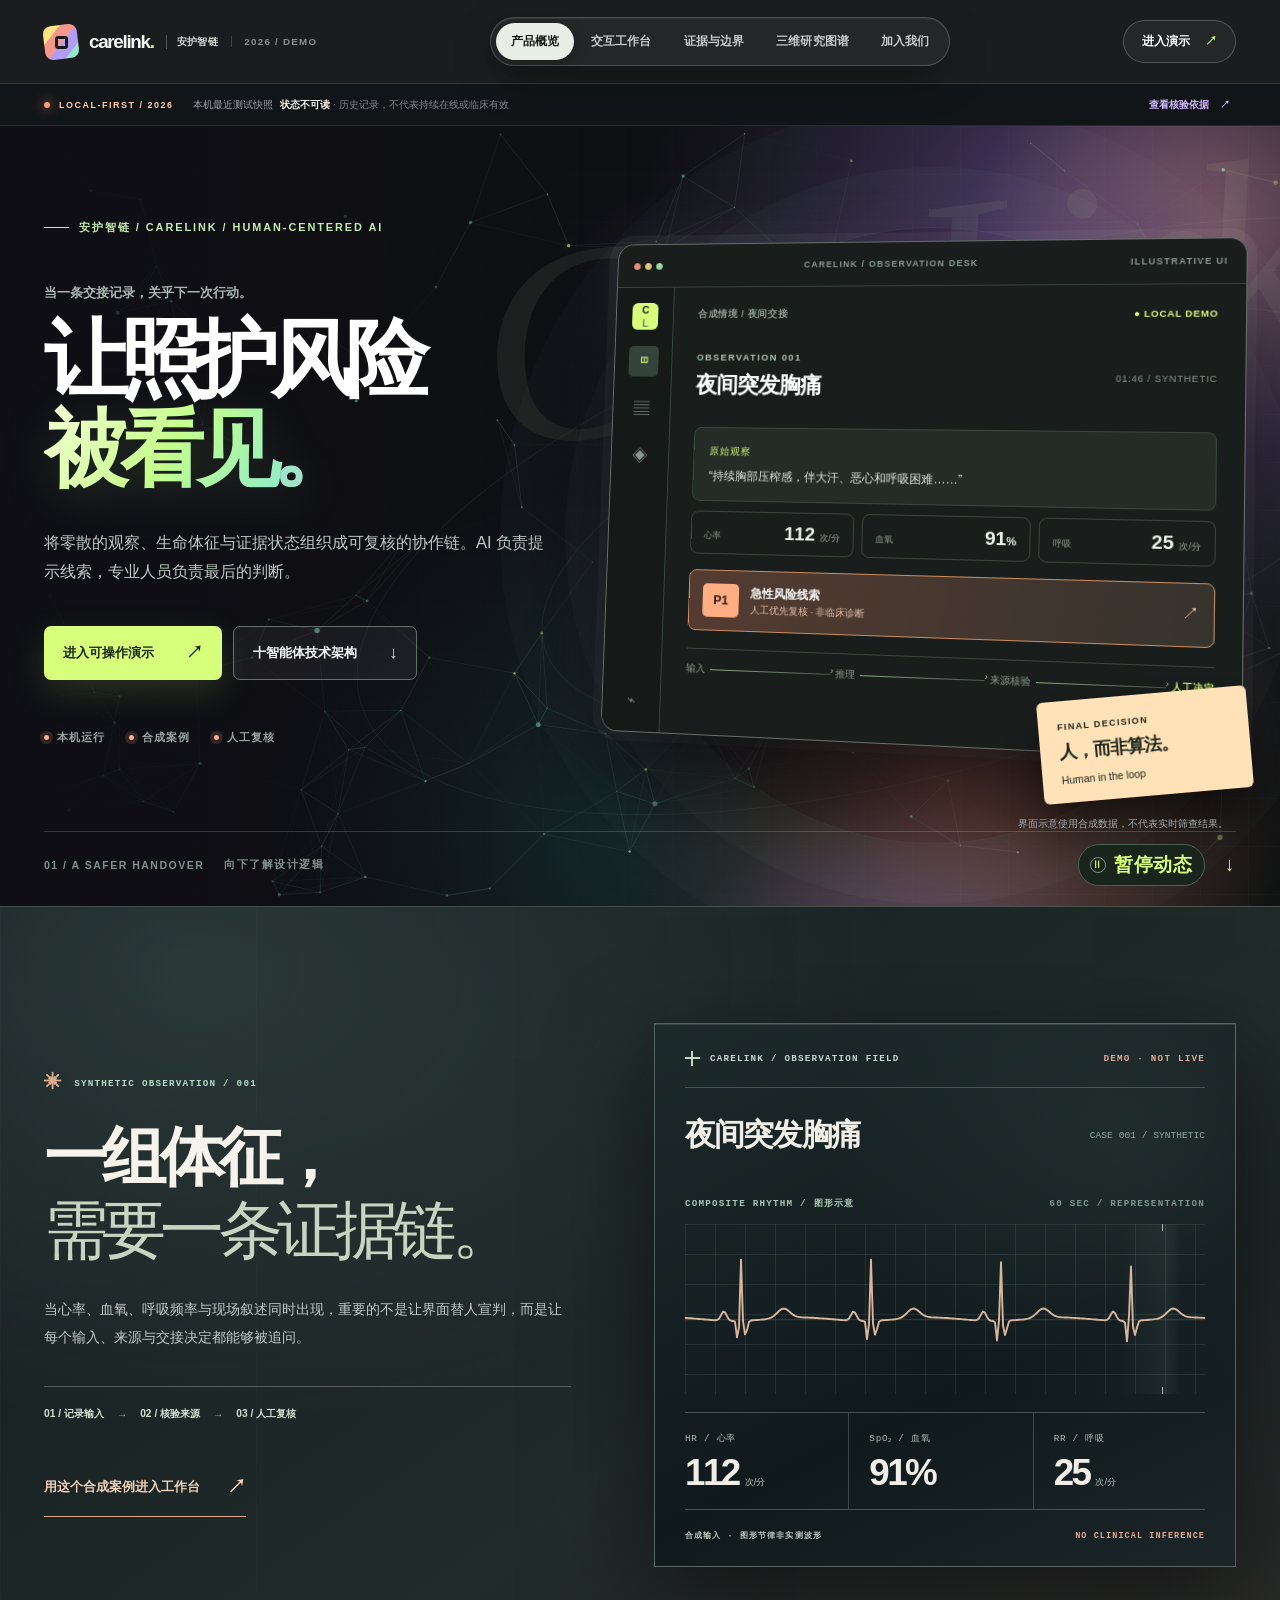
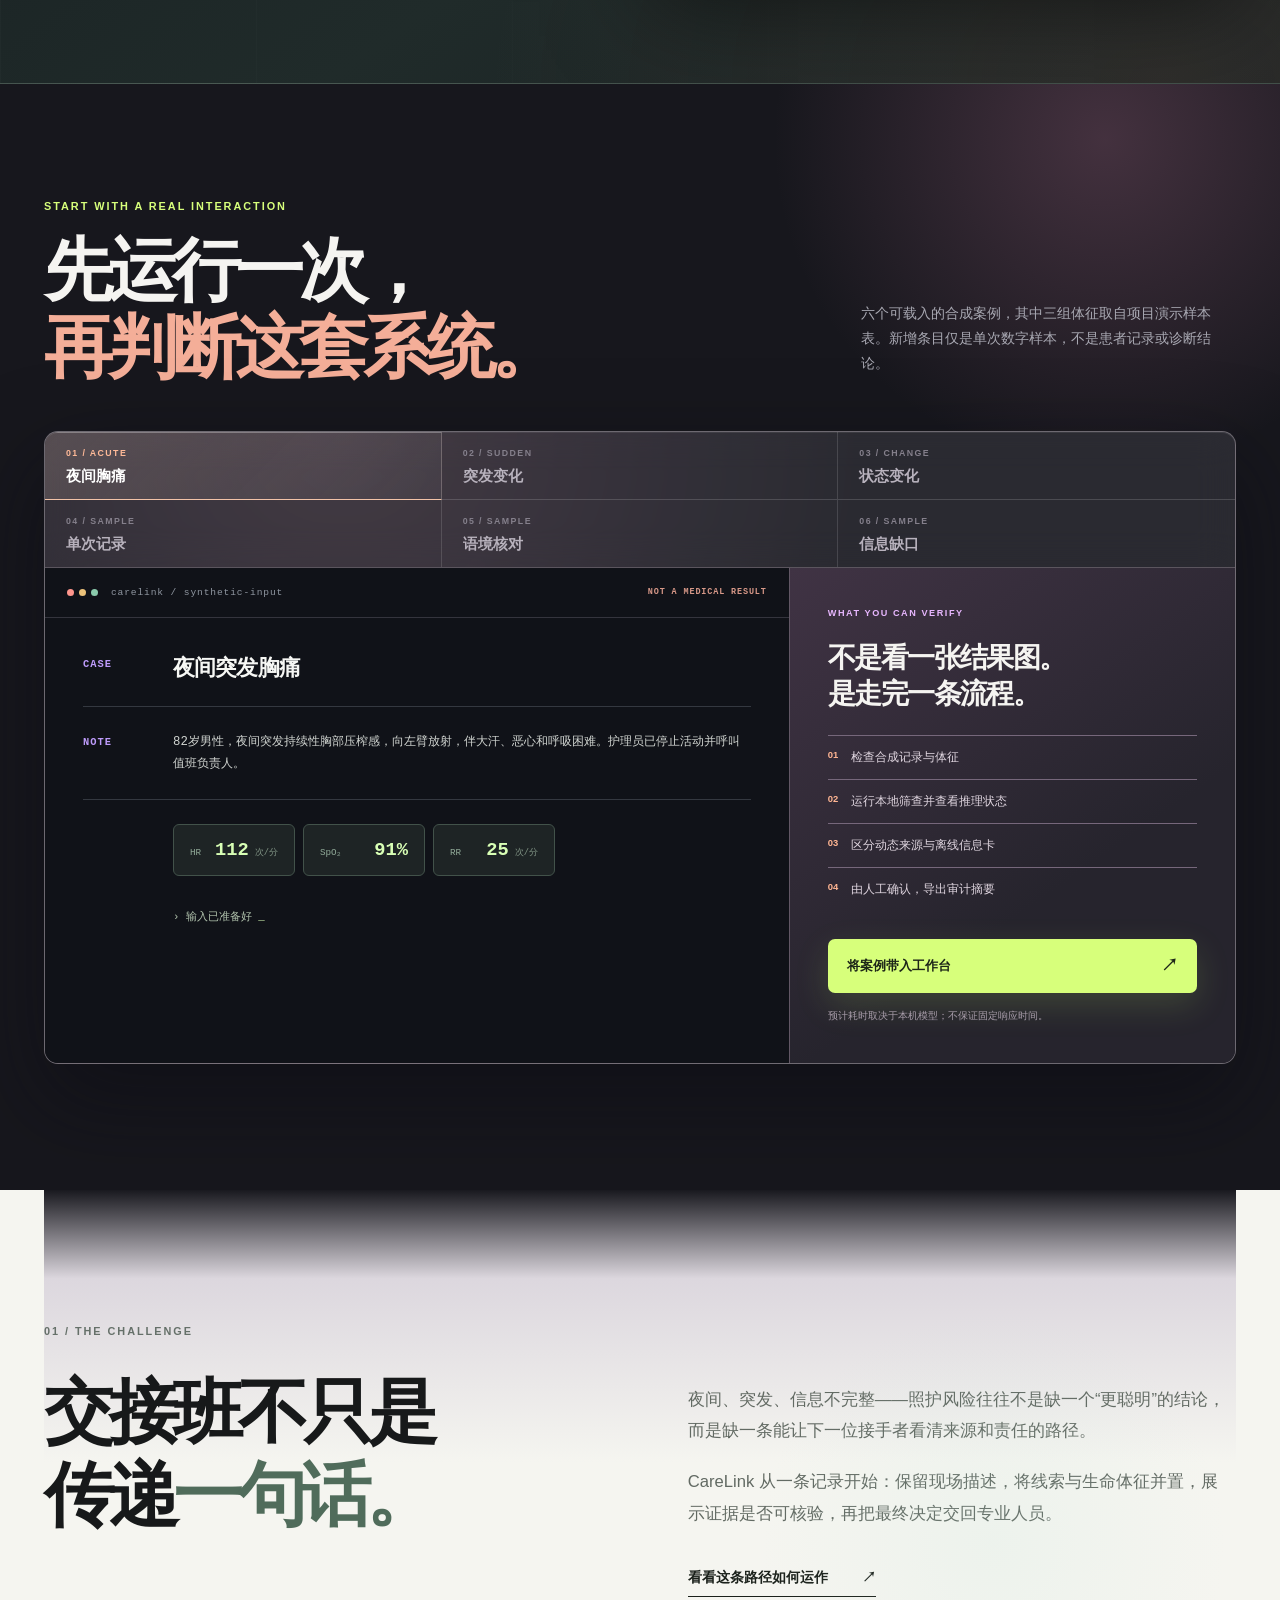
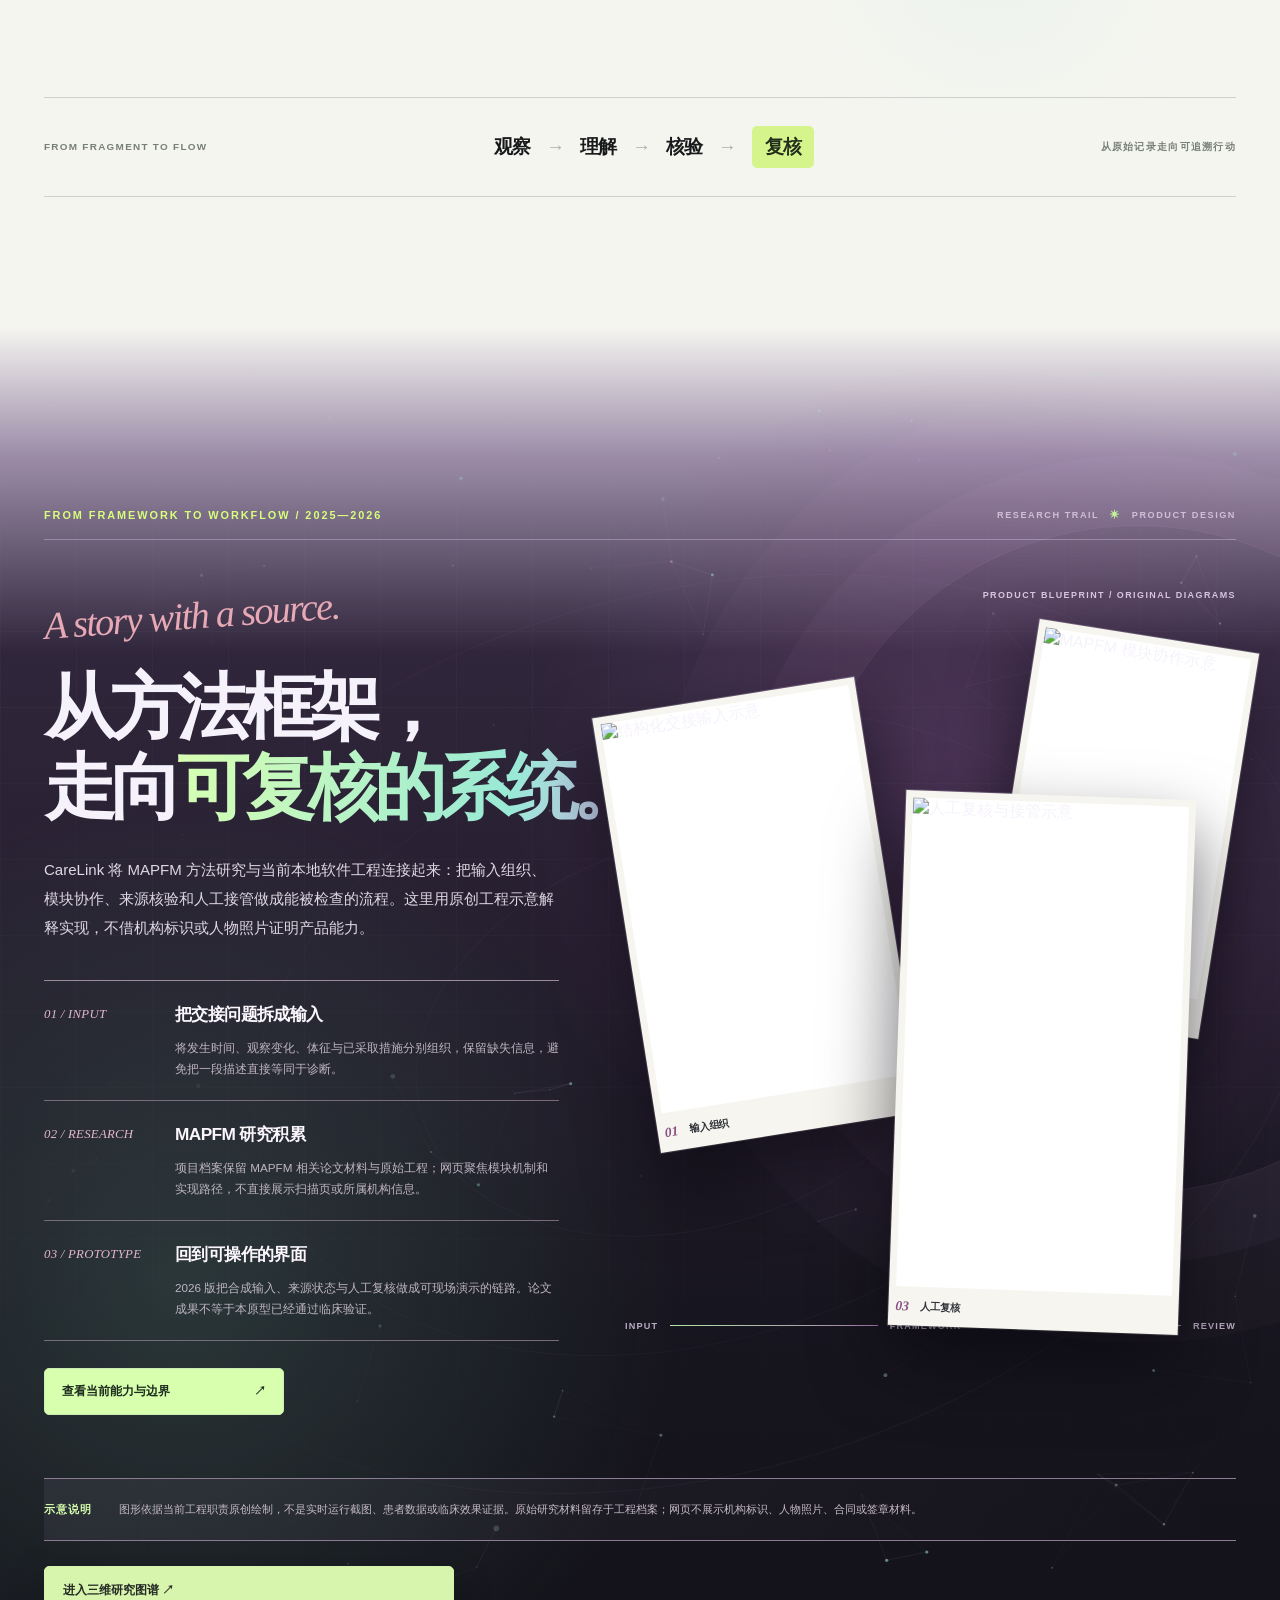
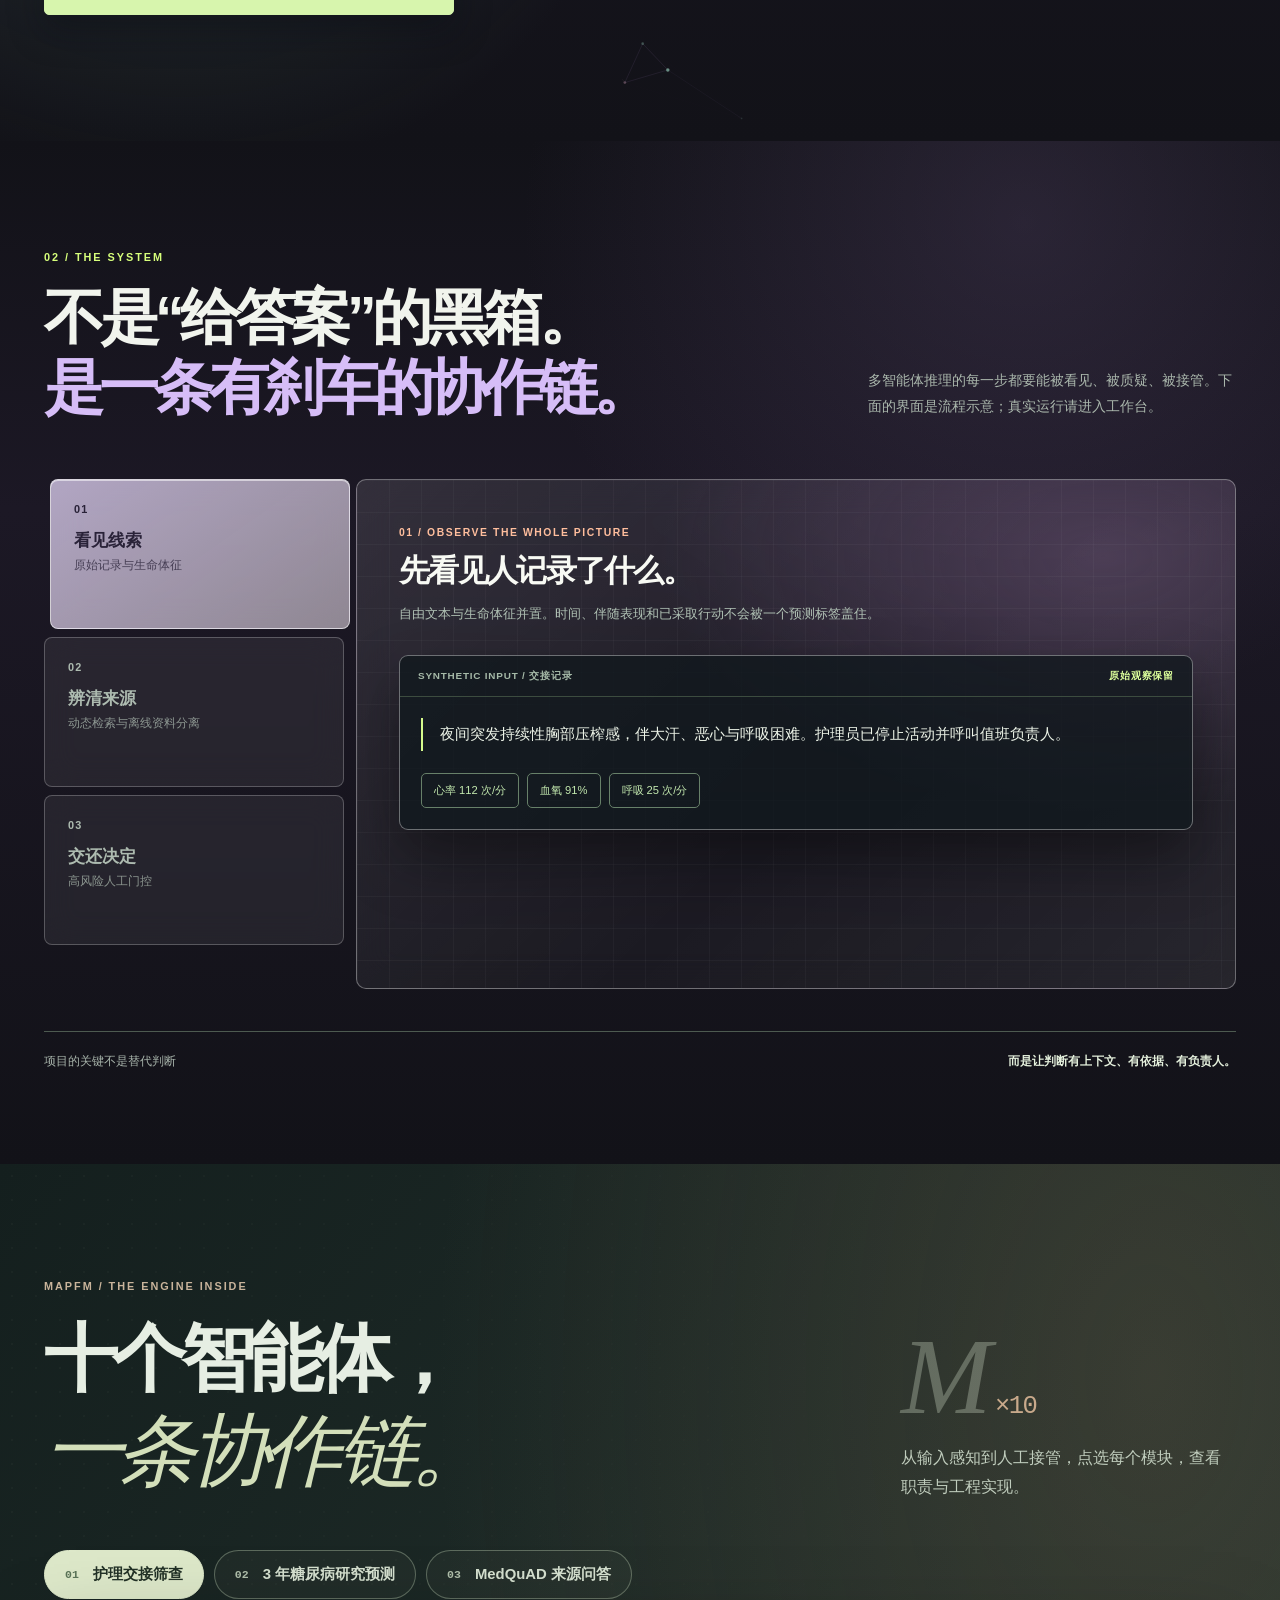
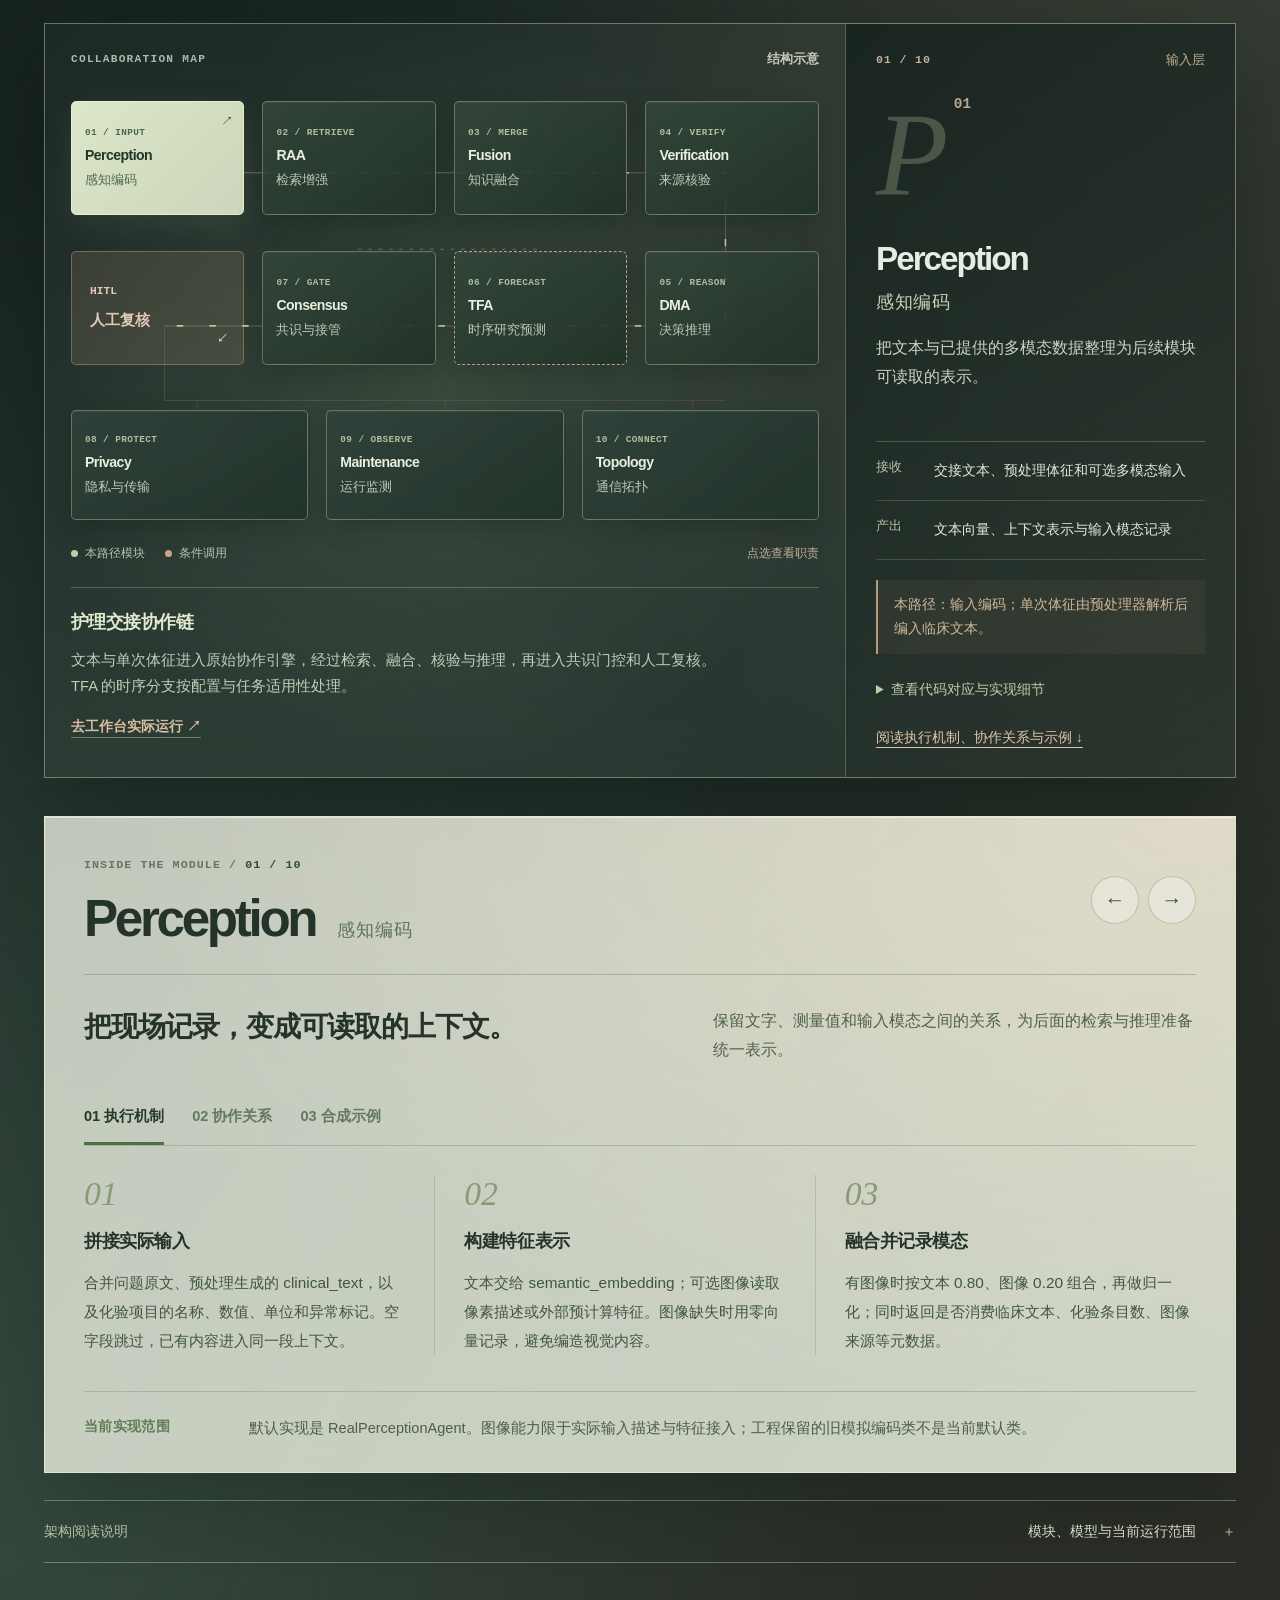
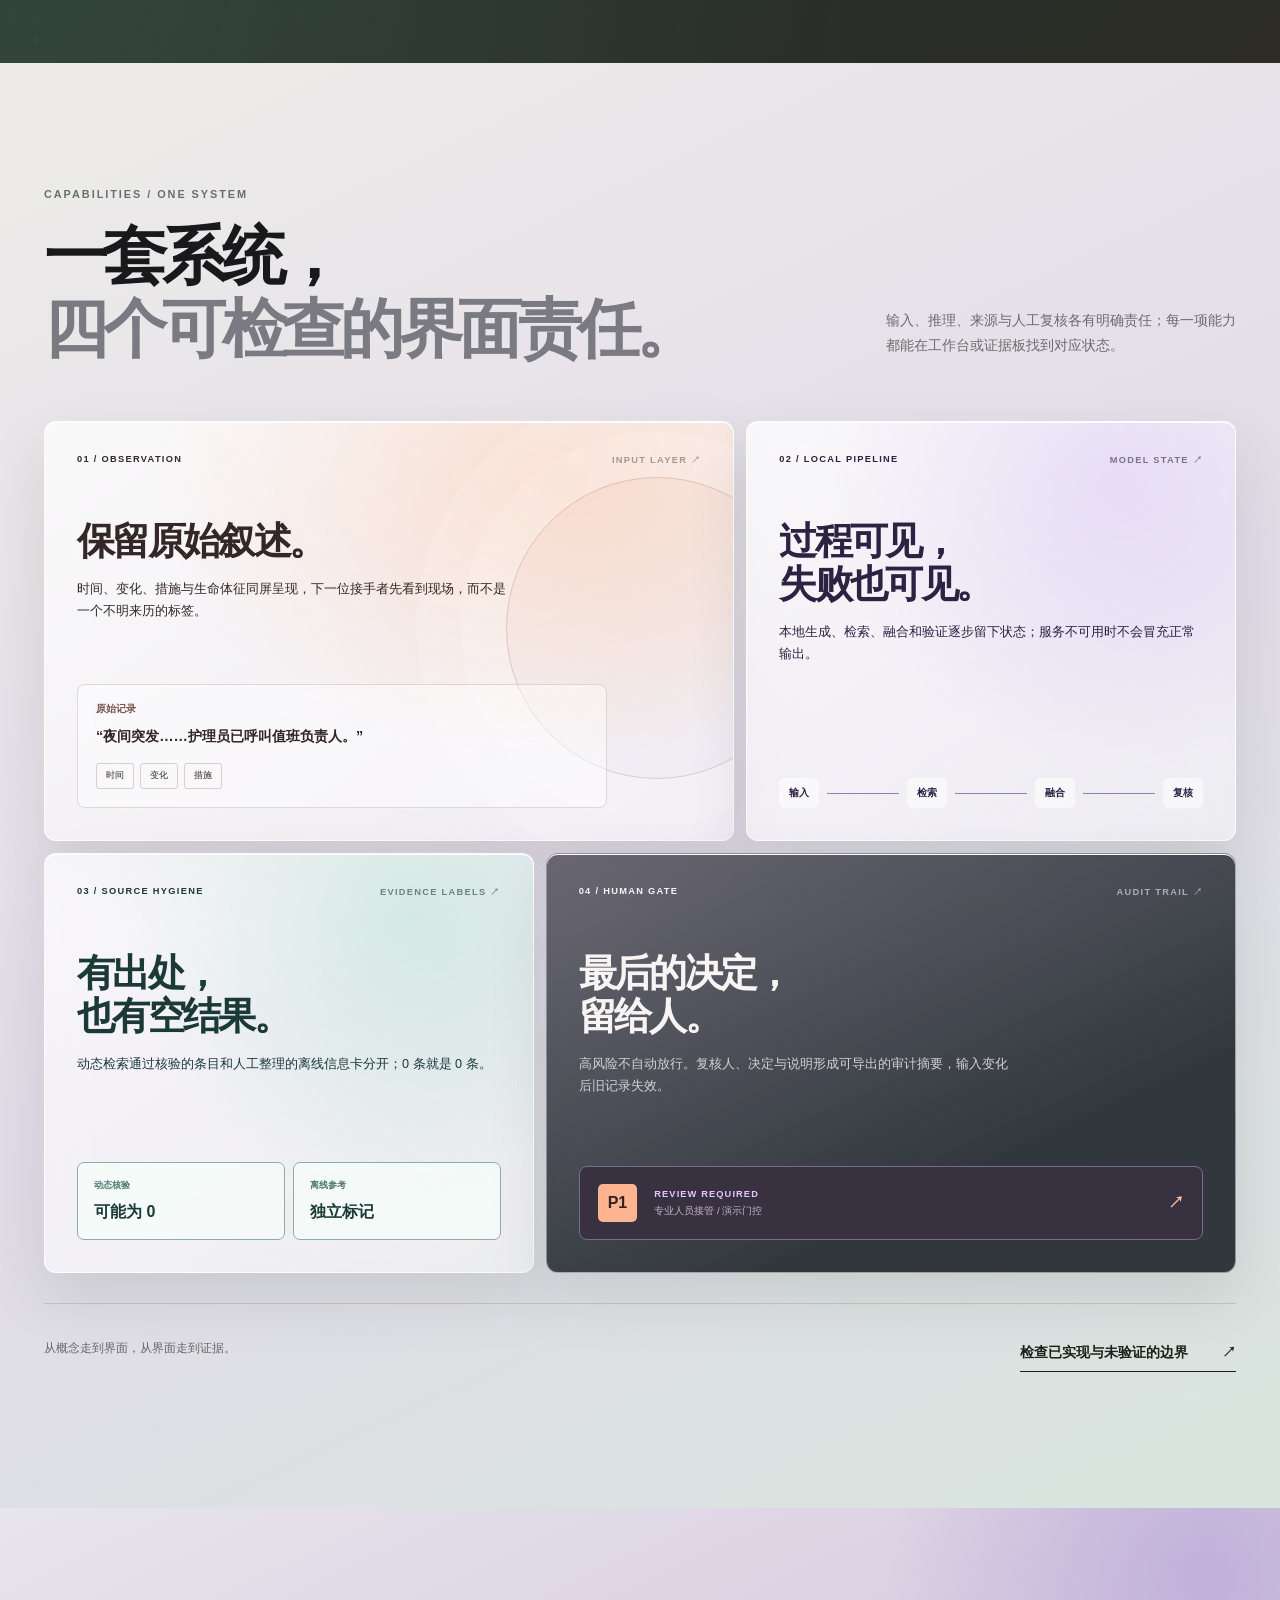
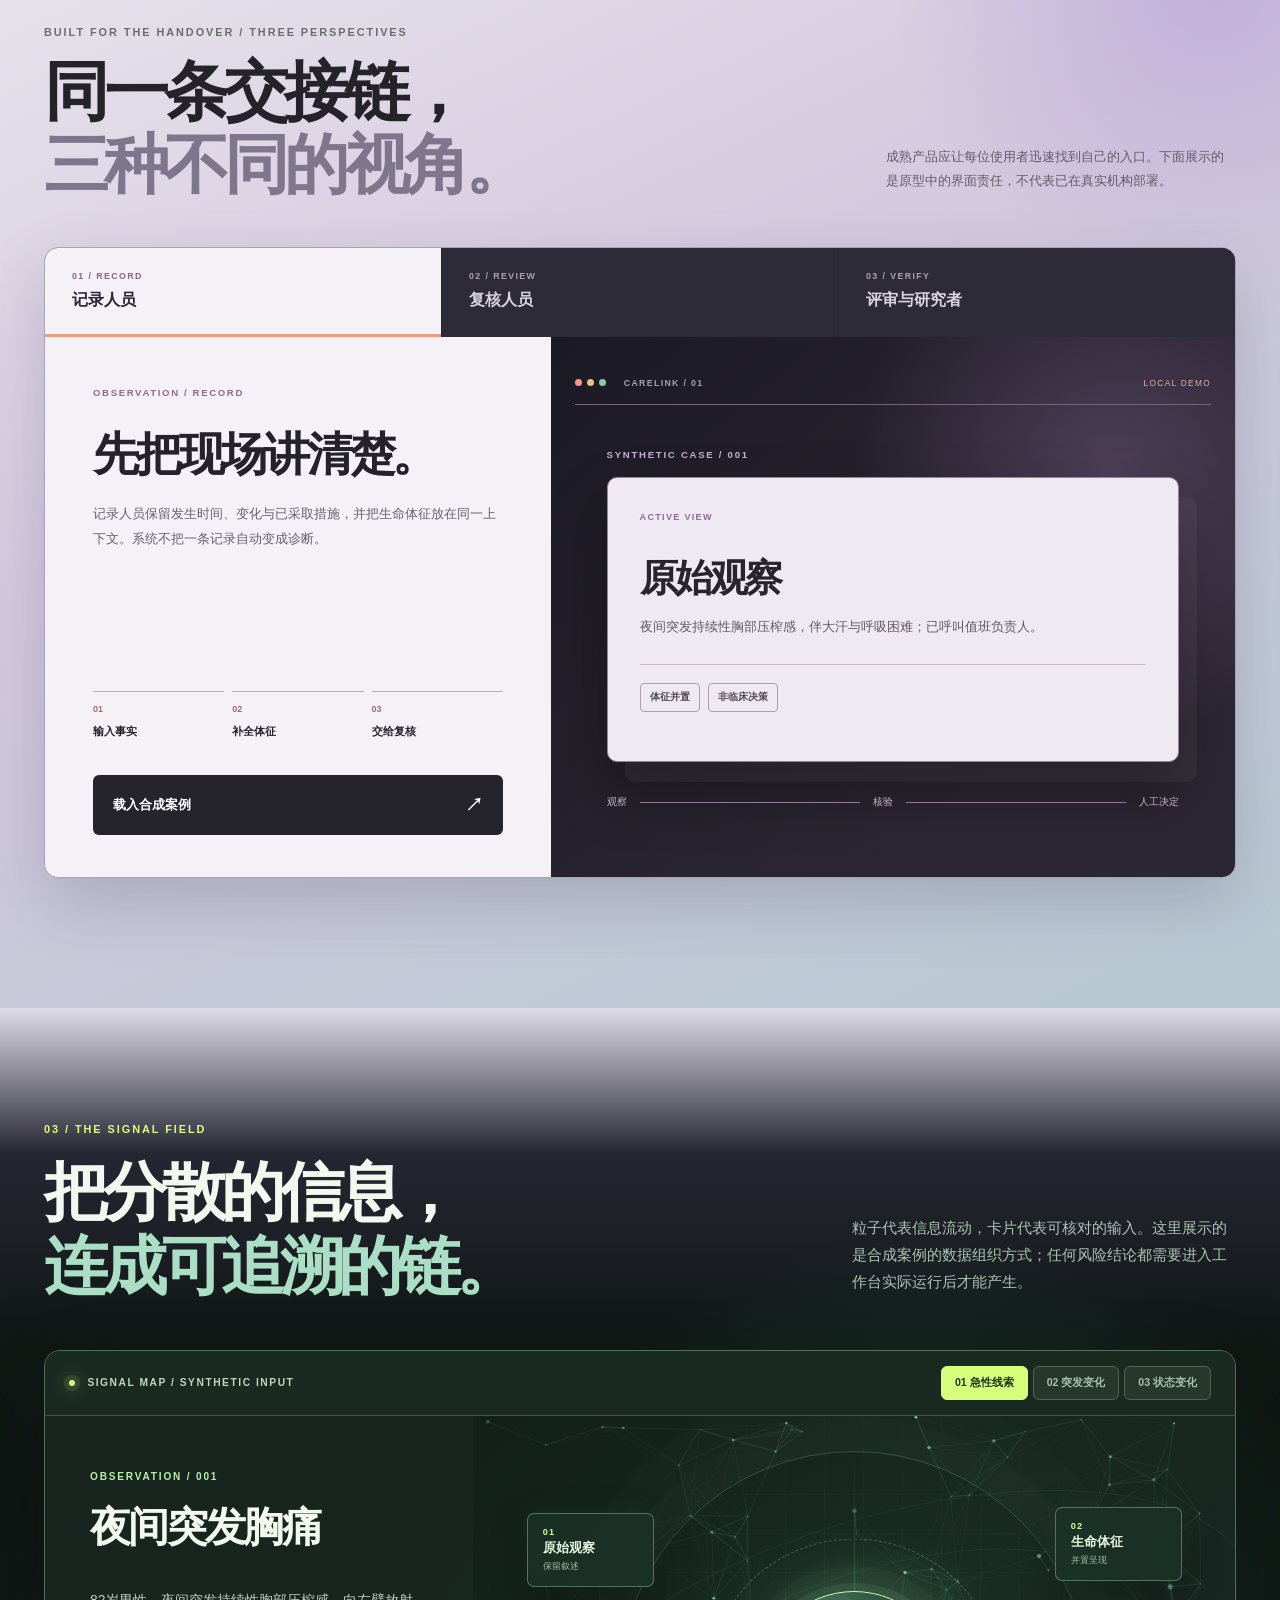
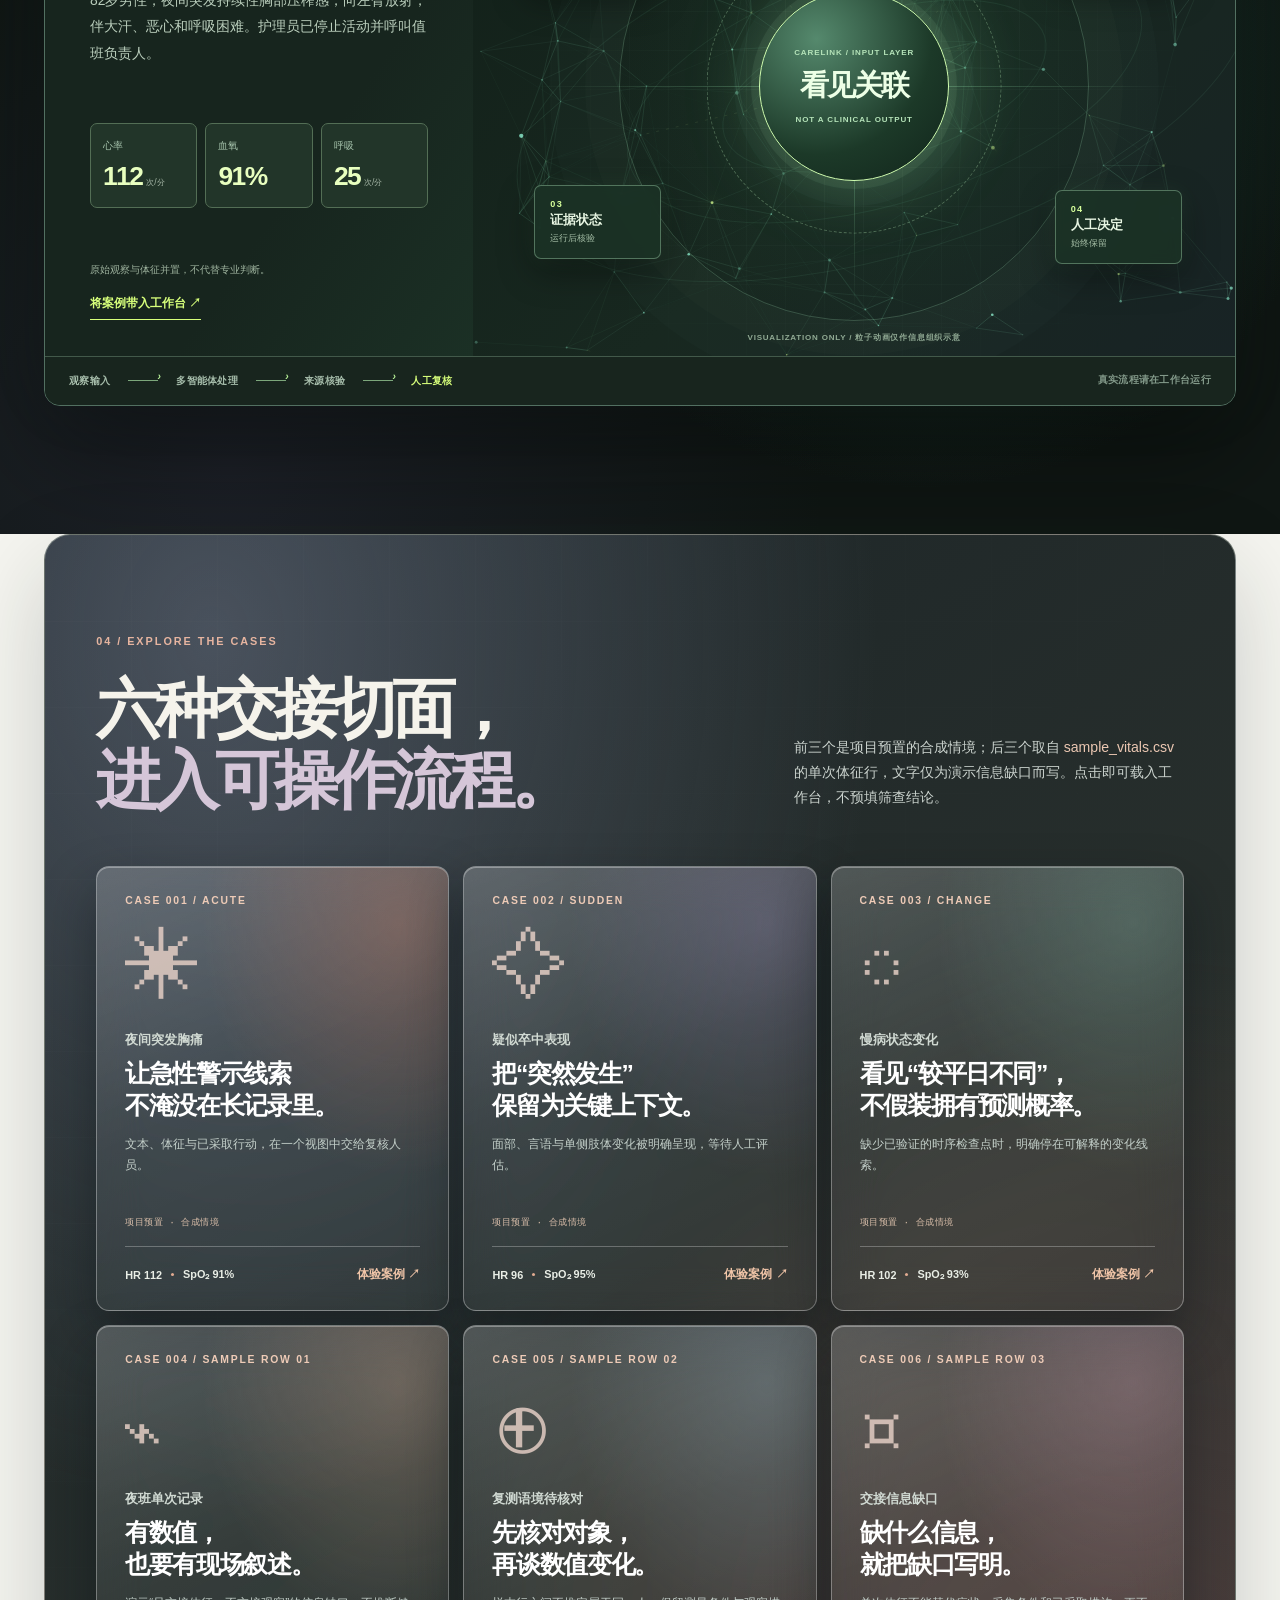
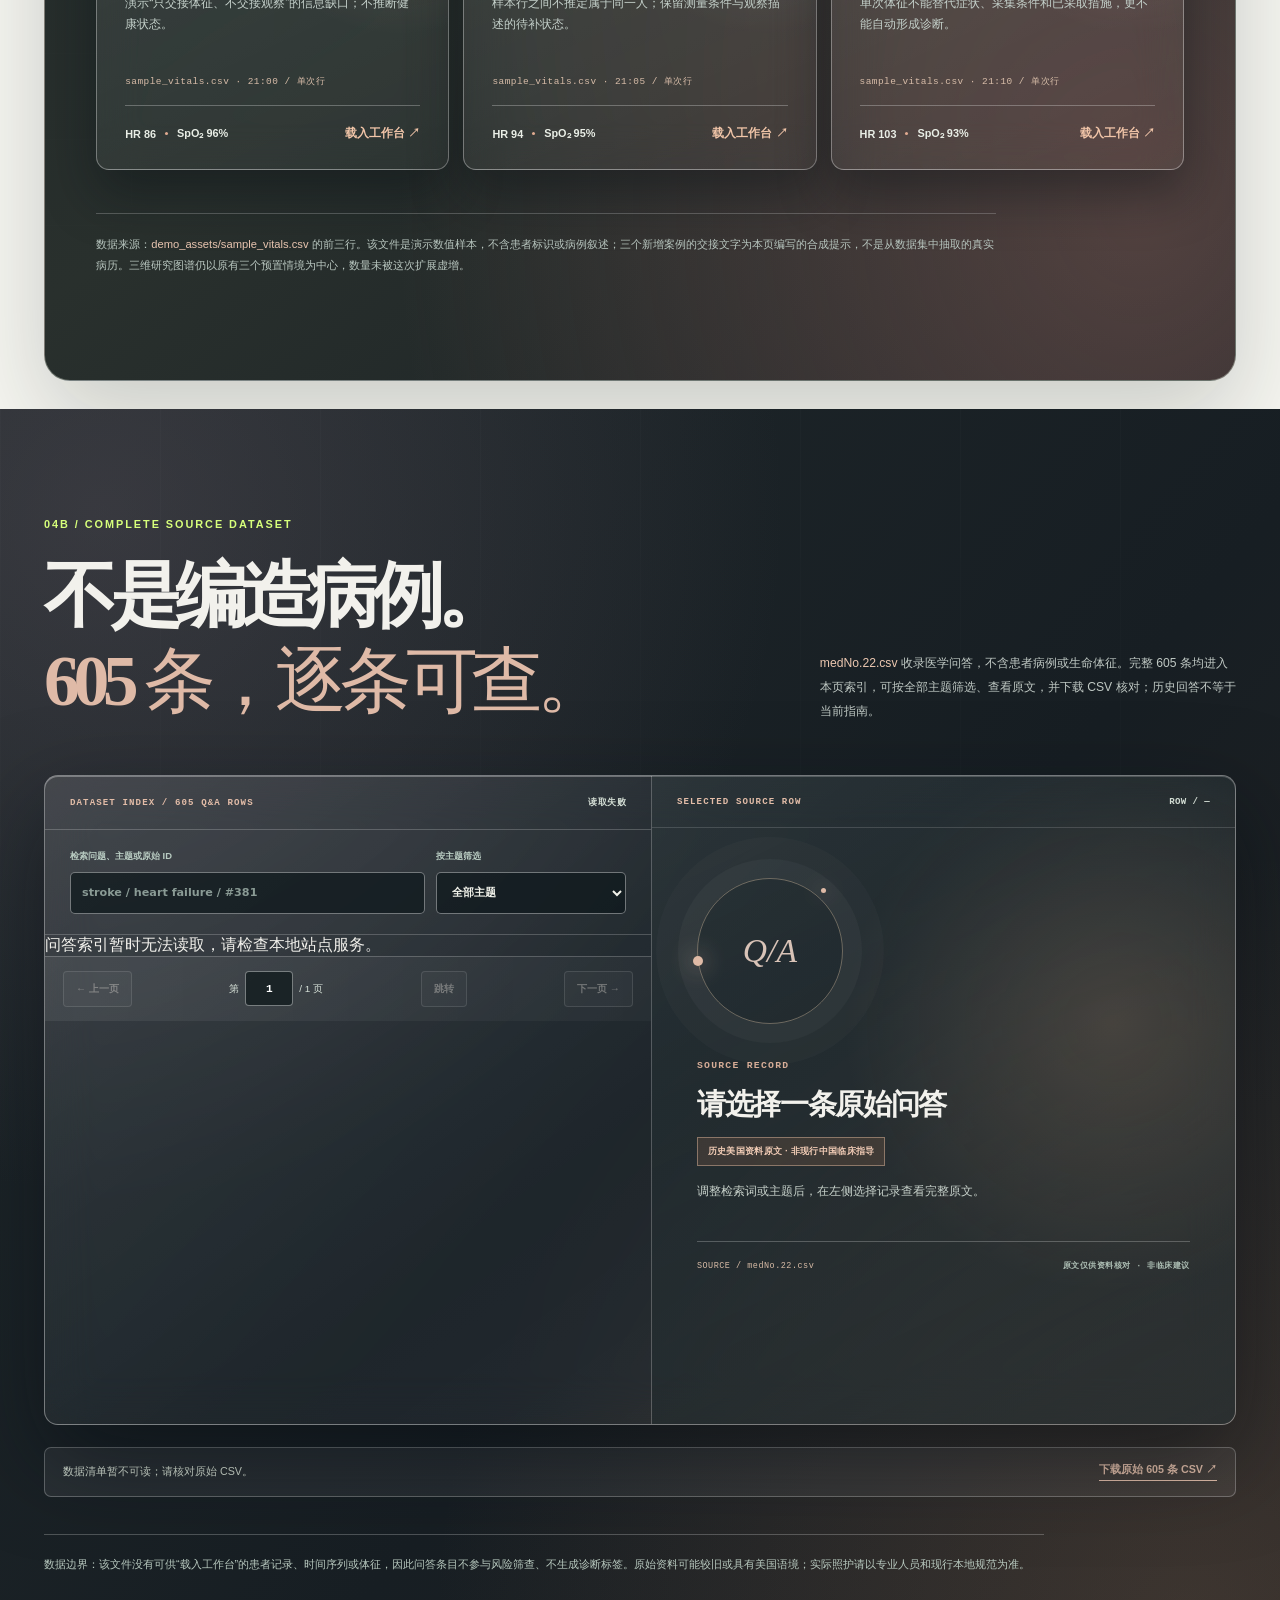
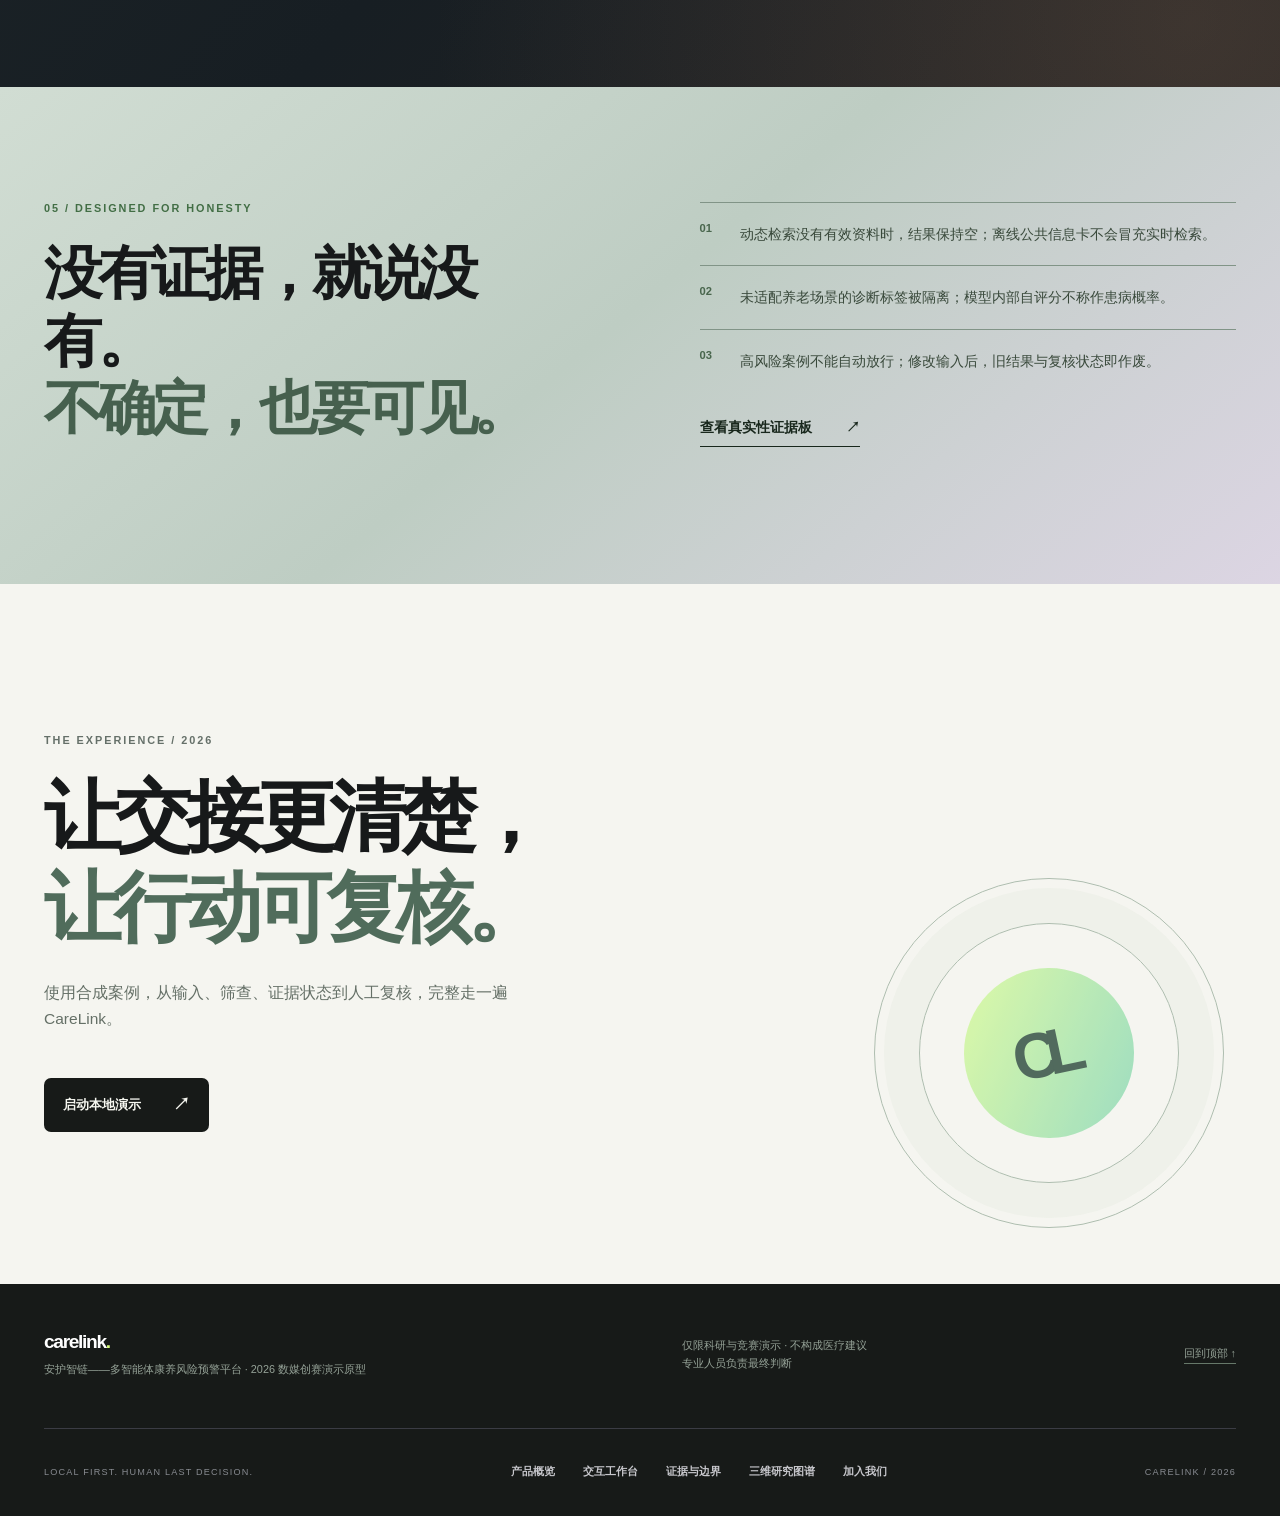
==== commit 91e40dc9: "Update to supplied 20261021 release and project title" ====
--- a/careguard_web/index.html
+++ b/careguard_web/index.html
@@ -4,8 +4,8 @@
   <meta charset="utf-8">
   <meta name="viewport" content="width=device-width, initial-scale=1">
   <meta name="theme-color" content="#101112">
-  <meta name="description" content="安护智链 CareLink：面向养老照护交接班的多智能体风险线索筛查、证据核验与人工复核竞赛演示原型。">
-  <title>安护智链 CareLink — 让照护风险被看见</title>
+  <meta name="description" content="安护智链——多智能体康养风险预警平台：面向养老照护交接班的多智能体风险线索筛查、证据核验与人工复核竞赛演示原型。">
+  <title>安护智链——多智能体康养风险预警平台</title>
   <link rel="stylesheet" href="/site.css?v=20261011k">
   <link rel="stylesheet" href="/studio.css?v=20261011n">
   <link rel="stylesheet" href="/engineering.css?v=20261011a">
@@ -16,12 +16,13 @@
   <link rel="stylesheet" href="/medical-language.css?v=20261014a">
   <link rel="stylesheet" href="/workspace-guidance.css?v=20261014b">
   <link rel="stylesheet" href="/architecture.css?v=20261014c">
+  <link rel="stylesheet" href="/join-story.css?v=20261021a">
   <script src="/particles.js?v=20261011c" defer></script>
   <script src="/handoff.js?v=20261014carelink" defer></script>
-  <script src="/site.js?v=20261014carelink" defer></script>
+  <script src="/site.js?v=20261021a" defer></script>
   <script src="/dataset.js?v=20261011d" defer></script>
-  <script src="/lab-data.js?v=20261014carelink" defer></script>
-  <script src="/lab3d.js?v=20261014carelink" defer></script>
+  <script src="/lab-data.js?v=20261021a" defer></script>
+  <script src="/lab3d.js?v=20261021a" defer></script>
   <script src="/join.js?v=20261014carelink" defer></script>
   <script src="/medical.js?v=20261011a" defer></script>
   <script src="/diabetes.js?v=20261014carelink" defer></script>
@@ -31,13 +32,14 @@
   <script src="/medical-language.js?v=20261014b" defer></script>
   <script src="/architecture-details.js?v=20261014carelink" defer></script>
   <script src="/architecture.js?v=20261014c" defer></script>
+  <script src="/join-story.js?v=20261020a" defer></script>
 </head>
 <body>
   <a class="skip-link" href="#main">跳转到正文</a>
   <div class="reading-progress" id="reading-progress" aria-hidden="true"></div>
   <div class="site-shell" id="top">
     <header class="site-header">
-      <a class="brand" href="/" data-nav="home" aria-label="安护智链 CareLink 首页"><span class="brand-mark"><span></span></span><span class="brand-name">carelink<span class="brand-dot">.</span></span><span class="brand-cn">安护智链</span><span class="brand-edition">2026 / DEMO</span></a>
+      <a class="brand" href="/" data-nav="home" aria-label="安护智链——多智能体康养风险预警平台 首页"><span class="brand-mark"><span></span></span><span class="brand-name">carelink<span class="brand-dot">.</span></span><span class="brand-cn">安护智链</span><span class="brand-edition">2026 / DEMO</span></a>
       <nav class="primary-nav" aria-label="主导航">
         <button type="button" data-nav="home" class="nav-link is-active">产品概览</button>
         <button type="button" data-nav="workspace" class="nav-link">交互工作台</button>
@@ -101,28 +103,28 @@
         <section class="research-story" id="research-origin" aria-labelledby="research-title">
           <canvas class="particle-canvas research-particles" id="research-particles" aria-hidden="true"></canvas>
           <div class="wrap research-story-inner">
-            <div class="research-story-head"><div class="section-index index-lime">FROM FIELD TO FRAMEWORK / 2025—2026</div><span>RESEARCH TRAIL <i>✳</i> ARCHIVAL MATERIAL</span></div>
+            <div class="research-story-head"><div class="section-index index-lime">FROM FRAMEWORK TO WORKFLOW / 2025—2026</div><span>RESEARCH TRAIL <i>✳</i> PRODUCT DESIGN</span></div>
             <div class="research-story-grid">
               <div class="research-story-copy">
                 <span class="research-handwritten" aria-hidden="true">A story with a source.</span>
-                <h2 id="research-title">从照护现场，<br>走向<span>可复核的系统。</span></h2>
-                <p class="research-lead">这不是凭空生成的产品叙事。团队提供的资料中，有养老照护走访与访谈记录，也有 MAPFM 论文的会议论文集页面。它们记录了问题意识和研究路径；本页展示的 CareLink，则是继续迭代的本地软件原型。</p>
+                <h2 id="research-title">从方法框架，<br>走向<span>可复核的系统。</span></h2>
+                <p class="research-lead">CareLink 将 MAPFM 方法研究与当前本地软件工程连接起来：把输入组织、模块协作、来源核验和人工接管做成能被检查的流程。这里用原创工程示意解释实现，不借机构标识或人物照片证明产品能力。</p>
                 <div class="research-timeline" aria-label="项目研究到原型的时间线">
-                  <div><span>01 / FIELD</span><strong>从交接现场提出问题</strong><p>走访与访谈材料提示：信息分散、记录交接和异常变化的解释，是需要被认真设计的工作场景。原始访谈不公开展示。</p></div>
-                  <div><span>02 / RESEARCH</span><strong>MAPFM 研究积累</strong><p>所附 SHWID 2025 论文集目录列有 MAPFM 论文，起始页为 212；论文首页展示了多智能体检索增强框架的研究方向。</p></div>
+                  <div><span>01 / INPUT</span><strong>把交接问题拆成输入</strong><p>将发生时间、观察变化、体征与已采取措施分别组织，保留缺失信息，避免把一段描述直接等同于诊断。</p></div>
+                  <div><span>02 / RESEARCH</span><strong>MAPFM 研究积累</strong><p>项目档案保留 MAPFM 相关论文材料与原始工程；网页聚焦模块机制和实现路径，不直接展示扫描页或所属机构信息。</p></div>
                   <div><span>03 / PROTOTYPE</span><strong>回到可操作的界面</strong><p>2026 版把合成输入、来源状态与人工复核做成可现场演示的链路。论文成果不等于本原型已经通过临床验证。</p></div>
                 </div>
                 <button type="button" class="research-cta" data-nav="evidence">查看当前能力与边界 <span>↗</span></button>
               </div>
-              <div class="research-artifacts" aria-label="用户提供的研究材料节选">
-                <span class="research-artifacts-label">SOURCE MATERIAL / SELECTED PAGES</span>
-                <figure class="artifact artifact-cover"><img src="/assets/research/shwid-2025-cover.png" alt="SHWID 2025 会议论文集封面" loading="lazy"><figcaption><b>01</b> 会议论文集封面</figcaption></figure>
-                <figure class="artifact artifact-contents"><img src="/assets/research/shwid-2025-contents.png" alt="会议论文集目录页，列有 MAPFM 论文" loading="lazy"><figcaption><b>02</b> 目录 · MAPFM / 212</figcaption></figure>
-                <figure class="artifact artifact-paper"><img src="/assets/research/mapfm-paper-first-page.png" alt="MAPFM 论文首页" loading="lazy"><figcaption><b>03</b> MAPFM 论文首页</figcaption></figure>
-                <div class="artifact-trace" aria-hidden="true"><span>FIELD</span><i></i><span>FRAMEWORK</span><i></i><span>INTERFACE</span></div>
-              </div>
-            </div>
-            <div class="research-source-note"><strong>资料说明</strong><p>上方三张扫描图来自用户提供的 <code>素材(3).zip / 素材 / 论文</code>。证据页另展示经挑选的历史走访与团队照片，并逐张注明用途；访谈原稿、合同和签章材料未公开。历史路演中未经独立核验的服务量、准确率或改善幅度，不作为当前网页的成果数字。</p></div>
+              <div class="research-artifacts" aria-label="根据当前工程整理的原创流程示意">
+                <span class="research-artifacts-label">PRODUCT BLUEPRINT / ORIGINAL DIAGRAMS</span>
+                <figure class="artifact artifact-cover"><img src="/assets/diagrams/input-flow.svg" alt="结构化交接输入示意" loading="lazy"><figcaption><b>01</b> 输入组织</figcaption></figure>
+                <figure class="artifact artifact-contents"><img src="/assets/diagrams/agent-map.svg" alt="MAPFM 模块协作示意" loading="lazy"><figcaption><b>02</b> 模块协作</figcaption></figure>
+                <figure class="artifact artifact-paper"><img src="/assets/diagrams/review-loop.svg" alt="人工复核与接管示意" loading="lazy"><figcaption><b>03</b> 人工复核</figcaption></figure>
+                <div class="artifact-trace" aria-hidden="true"><span>INPUT</span><i></i><span>FRAMEWORK</span><i></i><span>REVIEW</span></div>
+              </div>
+            </div>
+            <div class="research-source-note"><strong>示意说明</strong><p>图形依据当前工程职责原创绘制，不是实时运行截图、患者数据或临床效果证据。原始研究材料留存于工程档案；网页不展示机构标识、人物照片、合同或签章材料。</p></div>
           </div>
         </section>
 
@@ -255,8 +257,8 @@
         <section class="evidence-stage"><canvas class="particle-canvas page-particles" id="evidence-particles" aria-hidden="true"></canvas><div class="page-artword" aria-hidden="true">Evidence.</div><div class="wrap evidence-stage-grid"><div><div class="section-index index-lime">PROOF, NOT PROMISES / 2026</div><h1>主张有边界，<br><span>证据有出处。</span></h1><p>把能运行的原型、最近的本机快照和仍未验证的能力分开展示。评审可以逐项追问，不必相信一张静态宣传图。</p><div class="evidence-stage-actions"><a href="/site/status" target="_blank" rel="noopener noreferrer" class="button button-lime">查看原始状态 JSON <span>↗</span></a><button type="button" class="button button-ghost" data-nav="workspace">现场运行工作台 <span>↗</span></button></div></div><div class="evidence-signal" aria-label="主张边界示意"><div class="evidence-signal-ring ring-a"></div><div class="evidence-signal-ring ring-b"></div><div class="evidence-signal-core"><small>CLAIM / EVIDENCE</small><strong>先核验，<br>再陈述。</strong></div><span class="signal-tag tag-a">可运行 ≠ 临床有效</span><span class="signal-tag tag-b">快照 ≠ 实时在线</span><span class="signal-tag tag-c">来源 ≠ 医学结论</span></div></div></section>
         <section class="evidence-content wrap"><div class="evidence-section-top"><div><div class="section-index">01 / CURRENT LOCAL SNAPSHOT</div><h2>本机最近留下的，<br><span>可复核记录。</span></h2></div><p>以下数字由本机测试 XML 与合成案例自检 JSON 读取。时间戳属于历史运行，不是持续在线监控。</p></div><div class="evidence-metrics" id="evidence-metrics" aria-live="polite"><div><span>自动化测试 / 最近报告</span><strong>读取中…</strong><small>失败与跳过均不计入通过</small></div><div><span>本地 Ollama / 最近自检</span><strong>读取中…</strong><small>不保证此刻仍然在线</small></div><div><span>临床使用资格</span><strong>未获准</strong><small>没有独立外部临床验证</small></div><div><span>合成案例 / 最近链路耗时</span><strong>读取中…</strong><small>历史单次运行，不代表性能承诺</small></div></div><div class="evidence-snapshot-line"><span class="bar-pulse"></span><p id="evidence-timestamp">测试结果是带时间戳的本地快照，不代表服务始终在线。</p><span id="evidence-dynamic-count">动态证据：待读取</span></div>
           <section class="snapshot-diagnostics" aria-labelledby="diagnostics-title"><div class="diagnostics-heading"><div><span>READ THE SNAPSHOT</span><h3 id="diagnostics-title">把“通过”拆开看。</h3></div><p>这些字段直接来自最近一次本机报告；无法读取时如实显示“不可读”。要知道现在能否运行，请在工作台发起新请求。</p></div><div class="diagnostics-grid"><div><span>TEST SUITE / 自动化</span><strong id="diag-tests">待读取</strong><small>总数 / 失败 / 错误 / 跳过</small></div><div><span>GENERATION / 本地生成</span><strong id="diag-generation">待读取</strong><small>历史自检中的生成标记</small></div><div><span>FALLBACK / 降级</span><strong id="diag-fallback">待读取</strong><small>降级不能算 Ollama 验证成功</small></div><div><span>RETRIEVAL / 动态来源</span><strong id="diag-retrieval">待读取</strong><small>通过来源核验的条目数</small></div></div><div class="diagnostics-foot"><span>SNAPSHOT ≠ LIVE TELEMETRY</span><button type="button" data-nav="workspace">运行合成案例，核对现在 <b>↗</b></button></div></section>
-          <div class="source-chain" aria-labelledby="source-chain-title"><div class="source-chain-intro"><span class="section-index">ARCHIVE × BUILD × VALIDATION</span><h2 id="source-chain-title">同样叫“证据”，<br><em>证明的事情并不一样。</em></h2><p>我们把附件中的历史材料和当前代码、测试分层呈现。论文能说明研究路径，软件测试能说明功能行为；两者都不能单独推出临床有效性。</p></div><div class="source-chain-grid"><div><span>01 / ARCHIVE</span><strong>研究与走访资料</strong><p>SHWID 2025 论文集扫描件、走访与访谈材料。用于追溯问题来源和研究方向；隐私材料不公开。</p><small>可以说明：研究历程</small></div><div><span>02 / CURRENT BUILD</span><strong>当前本机原型</strong><p>可操作界面、合成案例、状态 JSON 与带时间戳的自动化测试。用于核对本版功能是否按设计运行。</p><small>可以说明：软件行为</small></div><div><span>03 / NOT YET</span><strong>独立外部验证</strong><p>尚无充分的外部临床验证与真实场景效果评估。历史路演材料中的准确率、服务量和改善率不转写为本版成果。</p><small>不能宣称：临床效果</small></div></div><a href="/?view=home#research-origin" class="source-chain-link">回看研究来源章节 <span>↗</span></a></div>
-          <section class="material-archive" aria-labelledby="material-title"><div class="material-head"><div><span class="section-index">02 / SELECTED MATERIAL ARCHIVE</span><h2 id="material-title">让材料出现，<br><em>也让范围说话。</em></h2></div><p>从你提供的素材中选择更多现场、团队讨论和研究档案。每张图都标明它能支持的主张与不能推出的结论；不公开原始访谈记录或个人信息。</p></div><div class="material-shell"><div class="material-preview"><img id="material-image" src="/assets/archive/field-visit.jpeg" alt="历史路演资料中的实地走访合影"><div class="material-preview-overlay"><span id="material-kind">FIELD ARCHIVE / 走访记录</span><strong id="material-overprint">走进现场，<br>但不把走访写成部署。</strong></div></div><div class="material-index"><div class="material-index-top"><span>ARCHIVE INDEX</span><b id="material-current">01 / 06</b></div><div class="material-tabs" role="tablist" aria-label="切换材料档案"><button type="button" data-material="visit" role="tab" aria-selected="true" class="is-active"><span>01 / FIELD VISIT</span><strong>实地走访</strong></button><button type="button" data-material="pharmacy" role="tab" aria-selected="false"><span>02 / FIELD SCENE</span><strong>华圣现场</strong></button><button type="button" data-material="session" role="tab" aria-selected="false"><span>03 / DISCUSSION</span><strong>围桌交流</strong></button><button type="button" data-material="team" role="tab" aria-selected="false"><span>04 / TEAM WORK</span><strong>团队协作</strong></button><button type="button" data-material="paper" role="tab" aria-selected="false"><span>05 / RESEARCH</span><strong>研究文献</strong></button><button type="button" data-material="interface" role="tab" aria-selected="false"><span>06 / HISTORY</span><strong>旧版界面</strong></button></div><div class="material-description"><h3 id="material-title-detail">历史走访照片</h3><p id="material-context">来自既有路演资料的实地走访影像，可追溯项目的问题发现与交流过程。照片中的场景不等于当前软件已在该机构部署。</p><dl><div><dt>可以支持</dt><dd id="material-can">曾开展实地走访与需求讨论</dd></div><div><dt>不能推出</dt><dd id="material-cannot">机构授权、正式部署或临床效果</dd></div></dl><small id="material-origin">来源：11+智弈护晓.zip / 历史路演 PPT 图片</small><a id="material-open" href="/assets/archive/field-visit.jpeg" target="_blank" rel="noopener noreferrer">查看当前材料原图 <span>↗</span></a></div></div></div></section>
+          <div class="source-chain" aria-labelledby="source-chain-title"><div class="source-chain-intro"><span class="section-index">DESIGN × BUILD × VALIDATION</span><h2 id="source-chain-title">同样叫“证据”，<br><em>证明的事情并不一样。</em></h2><p>方法框架、当前代码、自动化测试与独立临床验证分别回答不同问题。实现了功能，不等于已经证明医学有效性。</p></div><div class="source-chain-grid"><div><span>01 / DESIGN</span><strong>方法与系统设计</strong><p>MAPFM 方法研究、模块职责和原创流程示意。用于解释工程设计，不把图形视为运行或效果证据。</p><small>可以说明：实现逻辑</small></div><div><span>02 / CURRENT BUILD</span><strong>当前本机原型</strong><p>可操作界面、合成案例、状态 JSON 与带时间戳的自动化测试。用于核对本版功能是否按设计运行。</p><small>可以说明：软件行为</small></div><div><span>03 / NOT YET</span><strong>独立外部验证</strong><p>尚无充分的外部临床验证与真实场景效果评估。示意、代码与测试均不能替代这一环节。</p><small>不能宣称：临床效果</small></div></div><a href="/?view=home#research-origin" class="source-chain-link">回看系统设计章节 <span>↗</span></a></div>
+          <section class="material-archive" aria-labelledby="material-title"><div class="material-head"><div><span class="section-index">02 / PRODUCT BLUEPRINT EXPLORER</span><h2 id="material-title">看清系统，<br><em>也看清边界。</em></h2></div><p>六张原创工程示意，分别解释输入、模块协作、来源核验、人工复核、研究计算与审计。可切换查看；不是实时结果或临床证据。</p></div><div class="material-shell"><div class="material-preview"><img id="material-image" src="/assets/diagrams/input-flow.svg" alt="交接记录到结构化输入的原创流程示意"><div class="material-preview-overlay"><span id="material-kind">PRODUCT DESIGN / 输入流程</span><strong id="material-overprint">把观察写清楚，<br>再交给系统处理。</strong></div></div><div class="material-index"><div class="material-index-top"><span>BLUEPRINT INDEX</span><b id="material-current">01 / 06</b></div><div class="material-tabs" role="tablist" aria-label="切换产品工程示意"><button type="button" data-material="input" role="tab" aria-selected="true" class="is-active"><span>01 / INPUT</span><strong>交接输入</strong></button><button type="button" data-material="agents" role="tab" aria-selected="false"><span>02 / MODULES</span><strong>智能体协作</strong></button><button type="button" data-material="sources" role="tab" aria-selected="false"><span>03 / SOURCES</span><strong>来源核验</strong></button><button type="button" data-material="review" role="tab" aria-selected="false"><span>04 / REVIEW</span><strong>人工复核</strong></button><button type="button" data-material="research" role="tab" aria-selected="false"><span>05 / RESEARCH</span><strong>研究计算</strong></button><button type="button" data-material="audit" role="tab" aria-selected="false"><span>06 / AUDIT</span><strong>审计记录</strong></button></div><div class="material-description"><h3 id="material-title-detail">结构化交接输入</h3><p id="material-context">把观察记录、体征及已采取的措施组织成可核对的输入。示意图对应当前工作台字段，不含患者数据。</p><dl><div><dt>可以说明</dt><dd id="material-can">输入结构与设计意图</dd></div><div><dt>不能推出</dt><dd id="material-cannot">实时执行结果或临床效果</dd></div></dl><small id="material-origin">工程对应：site.js / handoff.js · 原创示意</small><a id="material-open" href="/assets/diagrams/input-flow.svg" target="_blank" rel="noopener noreferrer">查看完整工程示意 <span>↗</span></a></div></div></div></section>
           <div class="evidence-split-head"><div><div class="section-index">03 / CLAIM LEDGER</div><h2>每一项主张，<br><span>都标出状态与依据。</span></h2></div><p>筛选能力状态，查看对应的代码、测试或快照线索。页面列出的文件名是本地核验路径，不是临床证据。</p></div><div class="claim-filter" role="group" aria-label="按主张状态筛选"><button type="button" data-claim-filter="all" class="is-active" aria-pressed="true">全部 <span>08</span></button><button type="button" data-claim-filter="implemented" aria-pressed="false">已实现 <span>02</span></button><button type="button" data-claim-filter="limited" aria-pressed="false">有限证据 <span>04</span></button><button type="button" data-claim-filter="unverified" aria-pressed="false">未验证 / 不宣称 <span>02</span></button></div><p class="claim-count" id="evidence-claim-count" aria-live="polite">显示 8 项主张</p>
           <div class="claim-explorer"><div class="claim-ledger" aria-label="选择主张查看核验档案">
             <article class="claim-row" data-claim-state="implemented"><div class="claim-row-index">01 / IMPLEMENTED</div><div><span class="claim-status status-ok">已实现</span><h3>本地多智能体筛查流程</h3><p>输入、检索、融合、验证和人工门控可由工作台调用；优先级只是演示线索。</p></div><div class="claim-source"><span>核验路径</span><code>api.py · careguard_presenter.py<br>tests/test_integration.py</code></div></article>
@@ -270,7 +272,7 @@
           </div><aside class="claim-inspector" id="claim-inspector" aria-live="polite" aria-label="主张核验档案"><div class="claim-inspector-top"><span>CLAIM FILE / <b id="claim-file-number">01</b></span><span id="claim-file-status">已实现</span></div><h3 id="claim-file-title">本地多智能体筛查流程</h3><p id="claim-file-summary"></p><div class="claim-inspector-section"><span>WHAT CAN BE CHECKED / 可核查</span><p id="claim-file-check"></p></div><div class="claim-inspector-section"><span>BOUNDARY / 不可据此推断</span><p id="claim-file-boundary"></p></div><div class="claim-inspector-section"><span>VERIFICATION PATH / 核验路径</span><div id="claim-file-paths" class="claim-paths"></div></div><div class="claim-inspector-foot"><span>代码与本地快照不是临床有效性证据。</span><button type="button" data-nav="workspace">现场运行 ↗</button></div></aside></div>
           <div class="evidence-method"><div><div class="section-index index-lime">03 / HOW TO VERIFY</div><h2>评审现场，<br>按这条路径核对。</h2><p>先看可运行链路，再看来源与审计，最后看明确没有完成的验证。</p></div><div class="method-steps"><div><span>01</span><div><strong>复现本机测试</strong><p>运行自动化测试，并保留带结果的 XML 报告。</p><code>python -m pytest -q --junitxml=artifacts/competition/careguard_pytest_latest.xml</code></div></div><div><span>02</span><div><strong>执行合成案例自检</strong><p>要求本地 Ollama 生成；失败或降级不得记为验证成功。</p><code>python careguard_smoke.py --require-ollama</code></div></div><div><span>03</span><div><strong>现场运行与人工接管</strong><p>在工作台查看本次线索、动态/离线来源状态，并导出人工复核摘要。</p><button type="button" class="text-link" data-nav="workspace">打开交互工作台 <span>↗</span></button></div></div></div></div>
           <div class="evidence-boundary"><span>THE NON-NEGOTIABLE BOUNDARY</span><div><strong>本机可运行</strong><b>≠</b><strong>临床有效</strong></div><div><strong>来源可追踪</strong><b>≠</b><strong>医学结论已证明</strong></div><div><strong>自检曾通过</strong><b>≠</b><strong>服务持续在线</strong></div></div>
-          <section class="competition-delta" aria-labelledby="competition-delta-title"><div class="competition-delta-intro"><span>2026 EDITION / ORIGINAL CONTRIBUTION</span><h2 id="competition-delta-title">把延续与新增，<br><em>分开讲清楚。</em></h2><p>历史论文与获奖经历是研究脉络，不自动证明本届成果的原创增量。当前版本能现场操作什么、还需团队比对什么，都应可查。</p></div><div class="competition-delta-grid"><div><b>01 / HISTORY</b><strong>历史材料</strong><p>MAPFM 论文、走访影像与既有项目经历展示问题来源；不能把旧奖项或旧界面算作本版验证结果。</p></div><div><b>02 / THIS BUILD</b><strong>当前可运行版本</strong><p>交接输入、本机筛查、来源状态、人工复核、交接摘要与审计导出构成可操作的软件链路。</p></div><div><b>03 / TO VERIFY</b><strong>正式申报前</strong><p>团队还需对照历次参赛原始提交包，核验实质差异、学生贡献、素材授权与 AI 工具使用说明。</p></div></div></section>
+          <section class="competition-delta" aria-labelledby="competition-delta-title"><div class="competition-delta-intro"><span>2026 EDITION / ORIGINAL CONTRIBUTION</span><h2 id="competition-delta-title">把延续与新增，<br><em>分开讲清楚。</em></h2><p>方法研究与当前工程实现分别留有记录，不自动证明当前版本的有效性。当前版本能操作什么、还需验证什么，都应可查。</p></div><div class="competition-delta-grid"><div><b>01 / HISTORY</b><strong>方法与工程来源</strong><p>MAPFM 论文及原始工程保留在项目档案中；网页示意解释设计，不替代运行回执。</p></div><div><b>02 / THIS BUILD</b><strong>当前可运行版本</strong><p>交接输入、本机筛查、来源状态、人工复核、交接摘要与审计导出构成可操作的软件链路。</p></div><div><b>03 / TO VERIFY</b><strong>正式申报前</strong><p>团队还需对照原始工程与当前版本，核验实质差异、项目贡献、素材授权与 AI 工具使用说明。</p></div></div></section>
           <section class="evidence-faq" aria-labelledby="evidence-faq-title"><div class="evidence-faq-intro"><div><div class="section-index">04 / REVIEWER QUESTIONS</div><h2 id="evidence-faq-title">评审可能追问，<br><span>我们先回答。</span></h2></div><p>把最容易被漂亮界面掩盖的限制放到明处。这里的回答是原型边界说明，不是医学建议。</p></div><div class="faq-list"><details><summary><span>01</span><strong>这能直接用于真实临床诊断或分诊吗？</strong><b aria-hidden="true">+</b></summary><p>不能。项目目前是科研与竞赛演示原型，没有独立外部临床验证，也没有医疗使用资格。优先级仅为演示线索，最终判断由具备资质的专业人员承担。</p></details><details><summary><span>02</span><strong>动态证据为 0，为什么还能显示离线信息卡？</strong><b aria-hidden="true">+</b></summary><p>两者来源不同。动态检索只有通过来源核验才计入动态证据；离线公共信息卡由人工整理并独立标记，不能冒充本次实时检索结果。</p></details><details><summary><span>03</span><strong>“Ollama 最近自检成功”意味着现在在线吗？</strong><b aria-hidden="true">+</b></summary><p>不意味着。证据板读取的是带时间戳的历史快照；当前服务状态必须以工作台本次实际运行的结果为准。</p></details><details><summary><span>04</span><strong>案例与页面数据是否来自真实患者？</strong><b aria-hidden="true">+</b></summary><p>工作台六个案例均为合成演示，其中三组单次体征取自演示样本表；另有 605 条问答索引仅供资料核对，不是患者记录。请勿在演示中输入姓名、联系方式、病历号或其他可识别个人信息。</p></details></div></section>
         </section>
       </div>
@@ -279,7 +281,7 @@
           <canvas class="particle-canvas page-particles" id="lab-particles" aria-hidden="true"></canvas>
           <div class="wrap lab-hero-grid">
             <div class="lab-hero-copy"><span class="section-index index-lime">CARELINK / INTERACTIVE RESEARCH ATLAS</span><h1 id="lab-title">让数据有坐标，<br><em>也有出处。</em></h1><p>三组可旋转、筛选和选点的三维散点图，分别解释合成输入的扰动空间、当前代码的人工门控逻辑，以及附件素材与软件证据的关系。图中的点不是患者样本，也不代表临床预测概率。</p><div class="lab-hero-actions"><a href="#lab-observation" class="button button-lime">开始探索三维图谱 <span>↓</span></a><button type="button" class="button button-ghost" data-nav="workspace">打开真实工作台 <span>↗</span></button></div><div class="lab-hero-counts"><div><b>81</b><span>合成输入变体</span></div><div><b>80</b><span>门控逻辑状态</span></div><div><b>12</b><span>素材与证据节点</span></div></div><label class="lab-density" for="lab-density-input"><span><b>VISUAL PARTICLE DENSITY</b><small>只改变视觉层，不改变 173 个可操作数据中心</small></span><input id="lab-density-input" type="range" min="25" max="100" step="25" value="100" aria-label="视觉粒子密度，不改变数据点数量"><output id="lab-density-value" for="lab-density-input">100%</output></label></div>
-            <div class="lab-hero-material" aria-label="项目提供的研究材料节选"><div class="lab-hero-orbit" aria-hidden="true"></div><figure class="lab-hero-paper"><img src="/assets/research/mapfm-paper-first-page.png" alt="MAPFM 论文首页扫描件"><figcaption>MAPFM / RESEARCH ORIGIN</figcaption></figure><figure class="lab-hero-cover"><img src="/assets/research/shwid-2025-cover.png" alt="SHWID 2025 论文集封面"><figcaption>SHWID 2025 / ARCHIVE</figcaption></figure><figure class="lab-hero-visit"><img src="/assets/archive/field-visit.jpeg" alt="历史路演资料中的走访照片"><figcaption>FIELD VISIT / HISTORICAL</figcaption></figure><span class="lab-hero-overprint">Data<br>is not<br>proof.</span></div>
+            <div class="lab-hero-material" aria-label="当前工程的原创结构示意"><div class="lab-hero-orbit" aria-hidden="true"></div><figure class="lab-hero-paper"><img src="/assets/diagrams/research-head.svg" alt="TFA 研究计算的特征与条件示意"><figcaption>TFA / RESEARCH BRANCH</figcaption></figure><figure class="lab-hero-cover"><img src="/assets/diagrams/agent-map.svg" alt="MAPFM 模块协作示意"><figcaption>MAPFM / MODULE DESIGN</figcaption></figure><figure class="lab-hero-visit"><img src="/assets/diagrams/source-check.svg" alt="来源核验的原创示意"><figcaption>SOURCE CHECK / SCHEMATIC</figcaption></figure><span class="lab-hero-overprint">Data<br>is not<br>proof.</span></div>
           </div>
         </section>
         <div class="lab-disclosure"><div class="wrap"><strong>READ THE COORDINATES</strong><p>三组图谱分别只有 81 / 80 / 12 个可操作数据中心；围绕它们的数千颗粒子只是视觉扩展，不是新增样本。拖动旋转、筛选、点选与导出均作用于真实枚举点；自动粒子流可暂停，并遵循系统减少动态效果设置。</p><span>THEORY ≠ CLINICAL VALIDATION</span></div></div>
@@ -287,9 +289,9 @@
         <section class="lab-main wrap" aria-label="可操作的三维研究图谱">
           <article class="lab-plot" id="lab-observation" data-lab-plot="observation"><div class="lab-plot-heading"><div><span>01 / SYNTHETIC INPUT FIELD</span><h2>三个合成情境，<br><em>展开为 81 个输入点。</em></h2><p>从工作台的三个预置案例出发，对心率、血氧和呼吸频率各取 −1 / 0 / +1 档的固定扰动。每个点都是可载入的合成输入，不生成诊断标签。</p></div><div class="lab-plot-number">81<span>POINTS</span></div></div><div class="lab-plot-shell"><div class="lab-visual"><div class="lab-visual-top"><span>OBSERVATION SPACE / x · y · z</span><b id="lab-count-observation">81 个点</b></div><canvas id="lab-canvas-observation" class="lab-canvas" tabindex="0" role="img" aria-label="三维散点图：心率、血氧、呼吸频率的 81 个合成变体；也可使用右侧下拉列表选择点"></canvas><div class="lab-visual-bottom"><span>↔ 拖动旋转</span><span>⌕ 滚轮缩放</span><span>● 点选查看</span></div></div><aside class="lab-controls"><div class="lab-controls-title"><span>AXES / 坐标含义</span><strong>HR × SpO₂ × RR</strong><p>x 心率（次/分） · y 血氧（%） · z 呼吸频率（次/分）。这些数值只围绕合成案例做规则扰动，不代表真实人群分布。</p></div><div class="lab-filter" role="group" aria-label="按案例筛选观察点"><button type="button" data-lab-filter="observation:all" class="is-active">全部</button><button type="button" data-lab-filter="observation:chest">胸痛</button><button type="button" data-lab-filter="observation:stroke">突发</button><button type="button" data-lab-filter="observation:change">变化</button></div><label class="lab-range">扰动阶数 <strong id="lab-range-value">≤ 3</strong><input id="lab-range-input" type="range" min="0" max="3" value="3"><small>0 仅中心点；3 展示全部 81 点。</small></label><label class="lab-select-label" for="lab-select-observation">键盘或触屏精确选择点</label><select id="lab-select-observation"></select><div class="lab-point-detail" id="lab-detail-observation" aria-live="polite"></div><div class="lab-action-row"><button type="button" id="lab-primary-observation" class="lab-primary">载入此合成变体 ↗</button><button type="button" data-lab-export="observation" class="lab-secondary">导出 CSV ↓</button></div><div class="lab-camera"><button type="button" data-lab-camera="observation:toggle">暂停旋转</button><button type="button" data-lab-camera="observation:in">放大 +</button><button type="button" data-lab-camera="observation:out">缩小 −</button><button type="button" data-lab-camera="observation:reset">重置视角</button></div></aside></div><div class="lab-theory"><strong>生成式 / 可复现</strong><code>3 案例 × 3 个心率档 × 3 个血氧档 × 3 个呼吸档 = 81 点</code><p>档位偏移为心率 ±12、血氧 ±3、呼吸 ±4；中心点等于项目预置合成案例。只检验输入空间的展示与交互，不推断医学风险。</p></div></article>
           <article class="lab-plot lab-plot-gate" id="lab-gate" data-lab-plot="gate"><div class="lab-plot-heading"><div><span>02 / DECISION GATE LATTICE</span><h2>把“必须交给人”，<br><em>画成有限状态空间。</em></h2><p>枚举当前 <code>careguard_presenter.py::_priority</code> 的五类输入组合。颜色是代码规则的 P1 / P2 / P3 演示分支，不是临床分诊结论或模型准确率。</p></div><div class="lab-plot-number">80<span>STATES</span></div></div><div class="lab-plot-shell"><div class="lab-visual"><div class="lab-visual-top"><span>RULE SPACE / EXACT ENUMERATION</span><b id="lab-count-gate">80 个状态</b></div><canvas id="lab-canvas-gate" class="lab-canvas" tabindex="0" role="img" aria-label="三维散点图：潜在冲突、急性线索和门控组合的 80 个规则状态；也可使用右侧下拉列表选择"></canvas><div class="lab-visual-bottom"><span>P1 / 急性或冲突</span><span>P2 / 待人工</span><span>P3 / 常规复核</span></div></div><aside class="lab-controls"><div class="lab-controls-title"><span>AXES / 坐标含义</span><strong>CONFLICT × ACUTE × GATE</strong><p>x 潜在严重冲突数 0–4 · y 急性线索 0/1 · z 三个门控布尔量编码 0–7。z 的位值是高风险 4、人工触发 2、共识未通过 1。</p></div><div class="lab-filter" role="group" aria-label="按门控分支筛选"><button type="button" data-lab-filter="gate:all" class="is-active">全部</button><button type="button" data-lab-filter="gate:P1">P1</button><button type="button" data-lab-filter="gate:P2">P2</button><button type="button" data-lab-filter="gate:P3">P3</button></div><label class="lab-check"><input id="lab-zero-conflict" type="checkbox"> 只看零冲突截面</label><label class="lab-select-label" for="lab-select-gate">选择一个规则状态</label><select id="lab-select-gate"></select><div class="lab-point-detail" id="lab-detail-gate" aria-live="polite"></div><div class="lab-action-row"><button type="button" id="lab-primary-gate" class="lab-primary">查看人工门控证据 ↗</button><button type="button" data-lab-export="gate" class="lab-secondary">导出 CSV ↓</button></div><div class="lab-camera"><button type="button" data-lab-camera="gate:toggle">暂停旋转</button><button type="button" data-lab-camera="gate:in">放大 +</button><button type="button" data-lab-camera="gate:out">缩小 −</button><button type="button" data-lab-camera="gate:reset">重置视角</button></div></aside></div><div class="lab-theory"><strong>分支式 / 与代码一致</strong><code>P1 = 急性线索 ∨ 强制高风险 ∨ 严重冲突&gt;0；否则 P2 = 人工触发 ∨ 共识未通过；其余 P3</code><p>这是界面层规则的完整逻辑枚举，未输入真实患者，也未运行 80 次模型。P3 仍要求人工复核。</p></div></article>
-          <article class="lab-plot lab-plot-source" id="lab-source" data-lab-plot="source"><div class="lab-plot-heading"><div><span>03 / MATERIAL × BUILD × LIMIT</span><h2>材料落在哪一层，<br><em>就只证明那一层。</em></h2><p>把你提供的图像素材与当前代码、测试、会话和未完成的外部验证放进同一张可点选的来源图。时间和类型用离散编码；同坐标点仅为可点击而微幅展开。</p></div><div class="lab-plot-number">12<span>NODES</span></div></div><div class="lab-plot-shell"><div class="lab-visual"><div class="lab-visual-top"><span>PROVENANCE SPACE / SOURCE-AWARE</span><b id="lab-count-source">12 个节点</b></div><canvas id="lab-canvas-source" class="lab-canvas" tabindex="0" role="img" aria-label="三维散点图：12 项项目素材、代码、测试和验证缺口；也可使用右侧下拉列表选择"></canvas><div class="lab-visual-bottom"><span>紫 / 历史素材</span><span>绿 / 当前构建与测试</span><span>橙 / 未验证缺口</span></div></div><aside class="lab-controls"><div class="lab-controls-title"><span>AXES / 离散编码</span><strong>TIME × SOURCE × SCOPE</strong><p>x 时间标记 0 未注明 / 1 2025 / 3 当前；y 来源类型 0–4；z 可证明范围 0 研究历程 / 1 原型设计 / 2 软件行为 / 3 外部验证缺口。</p></div><div class="lab-filter" role="group" aria-label="按来源层筛选"><button type="button" data-lab-filter="source:all" class="is-active">全部</button><button type="button" data-lab-filter="source:archive">素材</button><button type="button" data-lab-filter="source:build">代码</button><button type="button" data-lab-filter="source:test">测试</button><button type="button" data-lab-filter="source:runtime">会话</button><button type="button" data-lab-filter="source:gap">缺口</button></div><label class="lab-select-label" for="lab-select-source">选择材料或证据节点</label><select id="lab-select-source"></select><div class="lab-point-detail" id="lab-detail-source" aria-live="polite"></div><div class="lab-action-row"><button type="button" id="lab-primary-source" class="lab-primary">查看对应材料 ↗</button><button type="button" data-lab-export="source" class="lab-secondary">导出 CSV ↓</button></div><div class="lab-camera"><button type="button" data-lab-camera="source:toggle">暂停旋转</button><button type="button" data-lab-camera="source:in">放大 +</button><button type="button" data-lab-camera="source:out">缩小 −</button><button type="button" data-lab-camera="source:reset">重置视角</button></div></aside></div><div class="lab-theory"><strong>来源规则 / 防止越界</strong><code>历史材料 → 研究历程；当前代码/测试 → 软件行为；独立外部临床验证 → 尚无</code><p>坐标为材料管理的类别编码，不是证据质量评分；图中“外部验证缺口”是未完成项，不是一份正面证据。</p></div></article>
-        </section>
-        <section class="lab-source-gallery"><div class="wrap"><div class="lab-gallery-head"><div><span class="section-index">PROJECT MATERIAL / FIVE VERIFIED DISPLAY ASSETS</span><h2>让每个点，<br><em>能回到材料本身。</em></h2></div><p>以下均来自项目已提供的压缩包或其中的历史路演材料。图片只用于说明研究路径、访谈/走访与界面演进；任何历史数字均不转写为本版成果。</p></div><div class="lab-gallery-grid"><figure><img src="/assets/research/shwid-2025-cover.png" alt="SHWID 2025 论文集封面"><figcaption>01 / 论文集封面</figcaption></figure><figure><img src="/assets/research/shwid-2025-contents.png" alt="MAPFM 所在的论文集目录页"><figcaption>02 / MAPFM 目录页</figcaption></figure><figure><img src="/assets/research/mapfm-paper-first-page.png" alt="MAPFM 论文首页"><figcaption>03 / 论文首页</figcaption></figure><figure><img src="/assets/archive/field-visit.jpeg" alt="历史走访照片"><figcaption>04 / 历史走访</figcaption></figure><figure><img src="/assets/archive/legacy-interface.jpeg" alt="历史界面截图"><figcaption>05 / 旧版界面</figcaption></figure></div><div class="lab-gallery-foot"><span>可复现的图表生成规则详见 <code>RESEARCH_LAB_METHOD.md</code>。</span><button type="button" data-nav="evidence">核对主张边界 <span>↗</span></button></div></div></section>
+          <article class="lab-plot lab-plot-source" id="lab-source" data-lab-plot="source"><div class="lab-plot-heading"><div><span>03 / DESIGN × BUILD × LIMIT</span><h2>设计落在哪一层，<br><em>就只说明那一层。</em></h2><p>把原创工程示意与当前代码、测试、会话和未完成的外部验证放进同一张可点选的来源图。层级和类型用离散编码；同坐标点仅为可点击而微幅展开。</p></div><div class="lab-plot-number">12<span>NODES</span></div></div><div class="lab-plot-shell"><div class="lab-visual"><div class="lab-visual-top"><span>PROVENANCE SPACE / SOURCE-AWARE</span><b id="lab-count-source">12 个节点</b></div><canvas id="lab-canvas-source" class="lab-canvas" tabindex="0" role="img" aria-label="三维散点图：12 项工程设计、代码、测试和验证缺口；也可使用右侧下拉列表选择"></canvas><div class="lab-visual-bottom"><span>紫 / 原创工程示意</span><span>绿 / 当前构建与测试</span><span>橙 / 未验证缺口</span></div></div><aside class="lab-controls"><div class="lab-controls-title"><span>AXES / 离散编码</span><strong>LAYER × SOURCE × SCOPE</strong><p>x 层级 0 设计 / 1 代码 / 2 测试 / 3 会话或缺口；y 类型 0 流程 / 1 研究分支 / 2 复核设计 / 3 实现 / 4 测试或状态；z 范围 1 原型设计 / 2 软件行为 / 3 外部验证缺口。</p></div><div class="lab-filter" role="group" aria-label="按来源层筛选"><button type="button" data-lab-filter="source:all" class="is-active">全部</button><button type="button" data-lab-filter="source:design">设计</button><button type="button" data-lab-filter="source:build">代码</button><button type="button" data-lab-filter="source:test">测试</button><button type="button" data-lab-filter="source:runtime">会话</button><button type="button" data-lab-filter="source:gap">缺口</button></div><label class="lab-select-label" for="lab-select-source">选择设计或证据节点</label><select id="lab-select-source"></select><div class="lab-point-detail" id="lab-detail-source" aria-live="polite"></div><div class="lab-action-row"><button type="button" id="lab-primary-source" class="lab-primary">查看对应设计或证据 ↗</button><button type="button" data-lab-export="source" class="lab-secondary">导出 CSV ↓</button></div><div class="lab-camera"><button type="button" data-lab-camera="source:toggle">暂停旋转</button><button type="button" data-lab-camera="source:in">放大 +</button><button type="button" data-lab-camera="source:out">缩小 −</button><button type="button" data-lab-camera="source:reset">重置视角</button></div></aside></div><div class="lab-theory"><strong>来源规则 / 防止越界</strong><code>原创示意 → 设计逻辑；当前代码/测试 → 软件行为；独立外部临床验证 → 尚无</code><p>坐标是来源管理的类别编码，不是证据质量评分；图中“外部验证缺口”是未完成项，不是一份正面证据。</p></div></article>
+        </section>
+        <section class="lab-source-gallery"><div class="wrap"><div class="lab-gallery-head"><div><span class="section-index">ENGINEERING / FIVE ORIGINAL BLUEPRINTS</span><h2>让每个点，<br><em>回到工程逻辑。</em></h2></div><p>用原创矢量图解释输入组织、模块协作、研究计算、来源与人工复核。示意不是真实患者记录、实时回执或效果证据。</p></div><div class="lab-gallery-grid"><figure><img src="/assets/diagrams/input-flow.svg" alt="结构化输入设计"><figcaption>01 / 输入组织</figcaption></figure><figure><img src="/assets/diagrams/agent-map.svg" alt="模块协作设计"><figcaption>02 / 模块协作</figcaption></figure><figure><img src="/assets/diagrams/research-head.svg" alt="TFA 研究头设计"><figcaption>03 / 研究计算</figcaption></figure><figure><img src="/assets/diagrams/source-check.svg" alt="来源核验设计"><figcaption>04 / 来源核验</figcaption></figure><figure><img src="/assets/diagrams/review-loop.svg" alt="人工复核设计"><figcaption>05 / 人工接管</figcaption></figure></div><div class="lab-gallery-foot"><span>可复现的图表生成规则详见 <code>RESEARCH_LAB_METHOD.md</code>。</span><button type="button" data-nav="evidence">核对主张边界 <span>↗</span></button></div></div></section>
       </div>
       <div id="review-view" class="view" hidden>
         <section class="review-hero" aria-labelledby="review-title">
@@ -318,10 +320,10 @@
         <section class="join-hero" aria-labelledby="join-title">
           <div class="join-floor" aria-hidden="true"></div>
           <div class="join-grid wrap">
-            <div class="join-photo-stack" aria-label="来自项目历史材料的三张照片">
-              <figure class="join-photo join-photo-one"><img src="/assets/archive/field-pharmacy.jpg" alt="项目团队在机构药房区域开展现场调研的照片"><figcaption><span>01 / FIELD</span>机构走访 · 历史档案</figcaption></figure>
-              <figure class="join-photo join-photo-two"><img src="/assets/join/working-session.jpeg" alt="项目历史资料中的协作讨论照片"><figcaption><span>02 / STUDIO</span>协作讨论 · 历史档案</figcaption></figure>
-              <figure class="join-photo join-photo-three"><img src="/assets/join/field-place.jpeg" alt="项目历史资料中的养老机构外景"><figcaption><span>03 / PLACE</span>机构外景 · 历史档案</figcaption></figure>
+            <div class="join-photo-stack" aria-label="三张原创产品工程示意">
+              <figure class="join-photo join-photo-one"><img src="/assets/diagrams/input-flow.svg" alt="观察记录转化为结构化输入的产品示意"><figcaption><span>01 / INPUT</span>输入组织 · 产品设计</figcaption></figure>
+              <figure class="join-photo join-photo-two"><img src="/assets/diagrams/agent-map.svg" alt="MAPFM 模块协作的工程示意"><figcaption><span>02 / SYSTEM</span>模块协作 · 工程设计</figcaption></figure>
+              <figure class="join-photo join-photo-three"><img src="/assets/diagrams/review-loop.svg" alt="系统结果进入人工复核的流程示意"><figcaption><span>03 / REVIEW</span>人工接管 · 流程设计</figcaption></figure>
             </div>
             <div class="join-hero-copy">
               <p class="join-kicker"><span class="join-kicker-square"></span> OPEN COLLABORATION / 2025—2026</p>
@@ -329,68 +331,113 @@
               <canvas id="join-pixel-title" class="join-pixel-title" aria-hidden="true"></canvas>
               <p class="join-statement">让真实需求、可靠技术与负责任的设计彼此靠近。</p>
               <p class="join-subcopy">我们欢迎对照护场景、交互设计、软件工程与研究验证感兴趣的伙伴留下合作意向。这里是项目联系入口，不是职位录用承诺。</p>
-              <a class="join-scroll" href="#join-journey">了解我们的历程 <span aria-hidden="true">↘</span></a>
+              <a class="join-scroll" href="#join-fieldwork">从产品，认识我们 <span aria-hidden="true">↘</span></a>
               <div class="join-medical-cue"><div><span>CARE / RESEARCH / HUMAN REVIEW</span><small>合成节律图形 · 非设备数据</small></div><canvas id="join-medical-wave" class="medical-wave" data-medical-rate="72" aria-hidden="true"></canvas></div>
             </div>
             <div class="join-edge-note" aria-hidden="true">CARELINK / A MORE HUMAN SYSTEM / 2026</div>
           </div>
-          <div class="join-hero-foot wrap"><span>PAST MATERIAL / PRESENT INVITATION</span><span>01 — 03 / REAL PROJECT ARCHIVE</span><span>SCROLL TO CONNECT ↓</span></div>
+          <div class="join-hero-foot wrap"><span>PRODUCT THINKING / OPEN COLLABORATION</span><span>01 — 03 / ORIGINAL ENGINEERING DIAGRAMS</span><span>SCROLL TO CONNECT ↓</span></div>
+        </section>
+        <section class="join-fieldwork join-story-section" id="join-fieldwork" aria-labelledby="join-fieldwork-title">
+          <div class="wrap">
+            <div class="join-story-heading"><div><span class="join-overline">01 / FROM QUESTION TO WORKFLOW</span><h2 id="join-fieldwork-title">把复杂问题，<br>拆成<em>可执行的步骤。</em></h2></div><p>用输入契约、模块职责和人工责任解释 CareLink 的产品设计。每一个环节都对应可操作的界面或可核对的工程入口。</p></div>
+            <div class="join-fieldwork-spread">
+              <figure class="join-fieldwork-main"><img src="/assets/diagrams/input-flow.svg" alt="观察、体征与措施汇入结构化交接的原创示意" loading="lazy" width="800" height="600"><figcaption><span>PRODUCT BLUEPRINT / 01</span>输入组织 · 非实时结果</figcaption></figure>
+              <div class="join-fieldwork-observation"><span class="join-story-label">从场景出发 / 设计问题</span><h3>一次交接，<br>哪些信息不能丢？</h3><p>围绕记录完整性、信息来源和人工责任组织产品任务，让观察、变化和已采取的行动可以被分别核对。</p><a href="/?view=workspace#input-title">查看交接输入设计 <span aria-hidden="true">↗</span></a></div>
+              <figure class="join-fieldwork-detail"><img src="/assets/diagrams/agent-map.svg" alt="主链、条件分支与支撑模块的原创协作示意" loading="lazy" width="800" height="600"><figcaption><span>ENGINEERING BLUEPRINT / 02</span>协作职责 · 非实时遥测</figcaption></figure>
+              <figure class="join-fieldwork-team"><img src="/assets/diagrams/review-loop.svg" alt="核对结果、来源与人工决定的原创闭环示意" loading="lazy" width="800" height="600"><figcaption><span>REVIEW BLUEPRINT / 03</span>人工接管 · 非真实患者</figcaption></figure>
+            </div>
+            <ol class="join-insight-map" aria-label="设计问题与产品功能对应关系">
+              <li><span>01 / INPUT</span><h3>把记录拆清楚</h3><p>观察记录、状态变化、已采取措施分开输入，减少把缺失信息当成已知条件。</p><a href="/?view=workspace#input-title">对应：交接编辑区 ↗</a></li>
+              <li><span>02 / TRACE</span><h3>让来源可追问</h3><p>展示执行状态、来源信息和失败原因，区分模型回答、离线材料与真实运行结果。</p><a href="/?view=evidence">对应：证据与边界 ↗</a></li>
+              <li><span>03 / REVIEW</span><h3>把决定交给人</h3><p>自动流程之后保留人工复核与记录导出，让接管责任有明确位置。</p><a href="/?view=workspace&case=chest#input-title">对应：运行与人工复核 ↗</a></li>
+            </ol>
+          </div>
         </section>
         <section class="join-journey" id="join-journey" aria-labelledby="join-journey-title">
           <div class="wrap join-journey-grid">
             <div class="join-journey-intro">
-              <span class="join-overline">01 / THE ROAD HERE</span>
+              <span class="join-overline">02 / THE ROAD HERE</span>
               <h2 id="join-journey-title">从一次尝试，<br><em>走到现在。</em></h2>
-              <p>这条时间线记录团队提供的项目经历。三次竞赛获奖与一篇论文，构成了走向安护智链 CareLink 的研究和实践脉络；现在这一站仍在继续。</p>
-              <div class="join-journey-span" aria-hidden="true"><span>2025.11</span><i></i><span>NOW</span></div>
-              <small>PROJECT JOURNEY / 05 MILESTONES</small>
+              <p>从 MAPFM 方法研究到 CareLink 交互原型，保留能够回看的研究材料，也呈现正在推进的工程实践。现在这一站仍在继续。</p>
+              <div class="join-journey-span" aria-hidden="true"><span>2026.02</span><i></i><span>NOW</span></div>
+              <small>RESEARCH TO PRACTICE / 02 CHAPTERS</small>
             </div>
             <ol class="join-journey-list" aria-label="按时间顺序排列的项目经历">
-              <li>
-                <div class="join-journey-date"><time datetime="2025-11">2025.11</time><span>01 / START</span></div>
-                <div class="join-journey-content"><span class="join-journey-type">竞赛实践 · 挑战杯</span><h3>智医算</h3><p>以“智医算”参加挑战杯，留下这条项目历程的第一站。</p><strong class="join-journey-award">校级铜奖</strong></div>
-              </li>
               <li class="join-journey-research">
-                <div class="join-journey-date"><time datetime="2026-02">2026.2</time><span>02 / PAPER</span></div>
-                <div class="join-journey-content"><span class="join-journey-type">研究成果 · 论文发布</span><h3>MAPFM <i>论文发布</i></h3><p>研究路径由论文材料留下可回看的记录；它说明方法探索，不等同于当前原型的临床有效性。</p><a class="join-journey-paper" href="/assets/research/mapfm-paper-first-page.png" target="_blank" rel="noopener noreferrer"><img src="/assets/research/mapfm-paper-first-page.png" alt="MAPFM 论文首页扫描件" loading="lazy"><span>查看论文首页 <b aria-hidden="true">↗</b></span></a></div>
-              </li>
-              <li>
-                <div class="join-journey-date"><time datetime="2026-07">2026.7</time><span>03 / SERVICE</span></div>
-                <div class="join-journey-content"><span class="join-journey-type">竞赛实践 · 服创</span><h3>SmartNursing</h3><p>以 SmartNursing 继续参赛，在服务创新赛道推进团队实践。</p><strong class="join-journey-award">国三 · 全国三等奖</strong></div>
-              </li>
-              <li>
-                <div class="join-journey-date"><time datetime="2026-09">2026.9</time><span>04 / DAWN</span></div>
-                <div class="join-journey-content"><span class="join-journey-type">竞赛实践 · 互联网+</span><h3>智弈护晓<span>DawnGuard</span></h3><p>以智弈护晓 DawnGuard 参加互联网+，让照护议题在项目迭代中继续展开。</p><strong class="join-journey-award">省铜 · 省级铜奖</strong></div>
+                <div class="join-journey-date"><time datetime="2026-02">2026.2</time><span>01 / RESEARCH</span></div>
+                <div class="join-journey-content"><span class="join-journey-type">研究成果 · 论文发布</span><h3>MAPFM <i>论文发布</i></h3><p>研究路径由项目论文档案保留；网页以机制说明呈现方法探索，不直接展示扫描页，也不等同于当前原型的临床有效性。</p><a class="join-journey-paper" href="/?view=home#architecture-handbook"><span>了解 MAPFM 工程机制 <b aria-hidden="true">↗</b></span></a></div>
               </li>
               <li class="is-current">
-                <div class="join-journey-date"><span class="join-journey-now">NOW</span><span>05 / NEXT</span></div>
-                <div class="join-journey-content"><span class="join-journey-type">当前阶段 · 持续迭代</span><h3>安护智链<span>CareLink</span></h3><p>把交接输入、本机筛查、证据边界与人工复核做成可操作的演示原型。现在仍是研究与竞赛阶段，不把历史奖项写作本版验证结果。</p><a class="join-journey-cta" href="#join-form-section">下一段，与你一起 <b aria-hidden="true">↗</b></a></div>
+                <div class="join-journey-date"><span class="join-journey-now">NOW</span><span>02 / PRACTICE</span></div>
+                <div class="join-journey-content"><span class="join-journey-type">当前阶段 · 持续迭代</span><h3>安护智链<span>CareLink</span></h3><p>把交接输入、本机筛查、证据边界与人工复核做成可操作的演示原型。当前仍处于研究与工程验证阶段，持续完善真实输入、计算链路和可追溯结果。</p><a class="join-journey-cta" href="#join-form-section">下一段，与你一起 <b aria-hidden="true">↗</b></a></div>
               </li>
             </ol>
           </div>
         </section>
         <section class="join-editorial" aria-labelledby="join-editorial-title">
-          <div class="wrap join-editorial-grid">
-            <div class="join-editorial-heading"><span class="join-overline">02 / WHAT WE ARE BUILDING</span><h2 id="join-editorial-title">不只展示技术，<br><em>也交代它的边界。</em></h2><p>CareLink 当前是可运行的竞赛演示原型。我们把照护交接中的线索组织、来源核验和人工接管做成能够被检查的流程，而不是把一张漂亮的界面当作临床证明。</p><div class="join-editorial-stamp">BUILT TO BE QUESTIONED <span>↗</span></div></div>
-            <div class="join-editorial-list">
-              <article><span>01 / SCENE</span><div><h3>把照护问题画清楚。</h3><p>从六个合成案例进入工作台，检查输入、执行轨迹、降级状态与人工复核。场景研究可以帮助我们提问，但不能替代真实世界验证。</p><button type="button" data-nav="workspace">探索交互工作台 ↗</button></div></article>
-              <article><span>02 / SYSTEM</span><div><h3>让数据能够被追问。</h3><p>研究图谱里的 81 个合成输入变体、80 个规则状态与 12 个来源节点，都能旋转、筛选、选点和导出；粒子只负责视觉表达。</p><button type="button" data-nav="lab">操作三维研究图谱 ↗</button></div></article>
-              <article><span>03 / BOUNDARY</span><div><h3>把未知写在台面上。</h3><p>当前软件行为、历史材料与未完成的外部临床验证被明确分层。加入合作，也意味着接受并维护这条边界。</p><button type="button" data-nav="evidence">阅读证据与边界 ↗</button></div></article>
-            </div>
-          </div>
-          <div class="join-editorial-foot wrap"><span>06 / SYNTHETIC CASES</span><span>173 / INTERACTIVE DATA CENTERS</span><span>00 / EXTERNAL CLINICAL VALIDATION</span></div>
-        </section>
-        <section class="join-process" aria-labelledby="join-process-title"><div class="wrap join-process-grid"><div><span class="join-overline">03 / HOW TO START</span><h2 id="join-process-title">合作从一个<br><em>清晰的问题</em>开始。</h2></div><ol><li><b>01</b><div><strong>写下你的方向</strong><p>说明你的背景、想解决的问题和可参与的方式，不需要提交患者资料或敏感信息。</p></div></li><li><b>02</b><div><strong>确认彼此适配</strong><p>项目团队根据收到的意向决定是否进一步沟通；填写表单不代表录用或合作承诺。</p></div></li><li><b>03</b><div><strong>约定可验证的工作</strong><p>如继续协作，再明确目标、交付物与责任边界，让设计、代码和证据一起前进。</p></div></li></ol></div></section>
+          <div class="wrap join-build" id="join-build">
+            <div class="join-story-heading"><div><span class="join-overline">03 / BUILD, CHECK, ITERATE</span><h2 id="join-editorial-title">每一次迭代，<br>都要<em>有据可查。</em></h2></div><p>按工程演进的逻辑展开，而不是补写未经核实的版本日期。点开每一步，看问题、实现和需要继续检查的地方。</p></div>
+            <div class="join-build-list">
+              <details open><summary><span>01 / ENGINE</span><h3>从方法研究，到工程连接</h3><b aria-hidden="true">＋</b></summary><div class="join-build-body"><p><strong>问题</strong>页面展示与原始工程不能脱节。</p><p><strong>实现</strong>保留原始 MAPFM 工程快照，网页通过同源接口接入原始协作引擎，并显式显示执行或降级状态。</p><p><strong>继续检查</strong>本机模型服务是否可用、接口是否真实返回、失败时是否如实提示。</p><div><code>api.py · /screening/engineering</code><a href="/?view=workspace#input-title">去工作台核查 ↗</a></div></div></details>
+              <details><summary><span>02 / INPUT</span><h3>从预设案例，到可编辑交接</h3><b aria-hidden="true">＋</b></summary><div class="join-build-body"><p><strong>问题</strong>只有固定案例，无法检查用户自己的输入。</p><p><strong>实现</strong>支持填写合成或脱敏交接记录及体征，经筛查和人工复核后选择保存；案例库最多保留 10 条，包含 6 个预设案例。</p><p><strong>继续检查</strong>输入缺口、隐私提示、复核条件，以及新增案例是否可以重新载入。</p><div><code>site.js · handoff.js · 本机案例库</code><a href="/?view=workspace&case=draft#input-title">打开新建案例 ↗</a></div></div></details>
+              <details><summary><span>03 / EVIDENCE</span><h3>从一个回答，到来源与独立核查</h3><b aria-hidden="true">＋</b></summary><div class="join-build-body"><p><strong>问题</strong>回答看起来合理，不等于有来源或已验证。</p><p><strong>实现</strong>接入 MedQuAD 来源检索，把医学问答与盲评放在同一工作台；来源问答不冒充未来疾病概率。</p><p><strong>继续检查</strong>相关性、来源可追溯性、范围外拒答与未完成的独立标注。</p><div><code>medquad_qa.py · medquad_blind_eval.py</code><a href="/?view=workspace#review-desk">查看医学问答盲评 ↗</a></div></div></details>
+              <details><summary><span>04 / RESEARCH</span><h3>从自然语言，到有条件的研究计算</h3><b aria-hidden="true">＋</b></summary><div class="join-build-body"><p><strong>问题</strong>不能给任意医学问题随意生成百分比。</p><p><strong>实现</strong>核对基线未患糖尿病及五项指标后，调用接入 TFA 的三年新发糖尿病研究头；缺失或冲突时停止输出。</p><p><strong>继续检查</strong>完整性、范围限制与模型文件一致性；外部临床验证和目标人群校准仍未完成。</p><div><code>medical_language.py · forecast_prospective</code><a href="/?view=workspace#medical-language-studio">进入自然语言研究计算 ↗</a></div></div></details>
+            </div>
+          </div>
+        </section>
+        <section class="join-case-story join-story-section" id="join-case-story" aria-labelledby="join-case-title">
+          <div class="wrap"><div class="join-story-heading"><div><span class="join-overline">04 / ONE CASE, END TO END</span><h2 id="join-case-title">一次交接，<br>走完<em>整条链路。</em></h2></div><p>以工作台已有的“夜间突发胸痛”合成案例说明操作过程。这里是流程导览，不预填推理结果或伪装实时运行。</p></div>
+            <div class="join-case-layout">
+              <div class="join-case-tabs" role="tablist" aria-label="完整操作案例的五个阶段" aria-orientation="vertical">
+                <button id="join-case-tab-input" type="button" role="tab" aria-controls="join-case-panel-input" aria-selected="true" tabindex="0" data-join-case="input"><span>01</span><strong>记录输入</strong><small>时间、表现与体征</small></button>
+                <button id="join-case-tab-compute" type="button" role="tab" aria-controls="join-case-panel-compute" aria-selected="false" tabindex="-1" data-join-case="compute"><span>02</span><strong>实际计算</strong><small>原始引擎与后端状态</small></button>
+                <button id="join-case-tab-source" type="button" role="tab" aria-controls="join-case-panel-source" aria-selected="false" tabindex="-1" data-join-case="source"><span>03</span><strong>证据核验</strong><small>出处、拒绝与缺口</small></button>
+                <button id="join-case-tab-human" type="button" role="tab" aria-controls="join-case-panel-human" aria-selected="false" tabindex="-1" data-join-case="human"><span>04</span><strong>人工复核</strong><small>接管决定与说明</small></button>
+                <button id="join-case-tab-export" type="button" role="tab" aria-controls="join-case-panel-export" aria-selected="false" tabindex="-1" data-join-case="export"><span>05</span><strong>保存与导出</strong><small>可回看的本次记录</small></button>
+              </div>
+              <div class="join-case-panels">
+                <div id="join-case-panel-input" class="join-case-panel" role="tabpanel" aria-labelledby="join-case-tab-input" tabindex="0"><span class="join-story-label">SYNTHETIC INPUT / 非真实患者</span><h3>先保留观察，<br>不先下诊断。</h3><blockquote>82 岁男性，夜间突发持续性胸部压榨感，向左臂放射，伴大汗、恶心和呼吸困难。护理员已停止活动并呼叫值班负责人。</blockquote><dl class="join-case-vitals"><div><dt>HR</dt><dd>112 <small>次/分</small></dd></div><div><dt>SpO₂</dt><dd>91 <small>%</small></dd></div><div><dt>体温</dt><dd>36.8 <small>°C</small></dd></div><div><dt>RR</dt><dd>25 <small>次/分</small></dd></div></dl><p>与工作台预设值一致。突发症状用于演示人工接管流程，不据此生成“患病概率”。</p></div>
+                <div id="join-case-panel-compute" class="join-case-panel" role="tabpanel" aria-labelledby="join-case-tab-compute" tabindex="0" hidden><span class="join-story-label">EXECUTION / 必须以接口回执为准</span><h3>运行的是工程，<br>不是一张结果图片。</h3><p>在工作台点击运行后，记录进入预处理与 MAPFM 协作链；DMA 按配置调用本机推理服务。</p><ol><li>检查本机服务和推理后端是否可用。</li><li>读取本次请求的执行轨迹与生成状态。</li><li>如果后端失败，查看明确的失败或降级提示，不把降级文本当作正常推理。</li></ol><code>/screening/engineering → MAPFM → DMA</code></div>
+                <div id="join-case-panel-source" class="join-case-panel" role="tabpanel" aria-labelledby="join-case-tab-source" tabindex="0" hidden><span class="join-story-label">TRACEABILITY / 来源不等于有效性</span><h3>每条线索，<br>都值得追问出处。</h3><p>检索、融合和来源核验分别保留职责。查看本次返回的来源标识、核验状态、拒绝原因与未解决的信息缺口。</p><ol><li>区分动态返回的资料与预置离线材料。</li><li>核对可追溯标识和来源是否与问题相关。</li><li>即使有出处，医学适用性也仍需专业人员判断。</li></ol><code>RAA → Fusion → Verification</code></div>
+                <div id="join-case-panel-human" class="join-case-panel" role="tabpanel" aria-labelledby="join-case-tab-human" tabindex="0" hidden><span class="join-story-label">HUMAN REVIEW / 不自动放行</span><h3>流程的下一步，<br>必须有人负责。</h3><p>该合成案例设置强制人工接管，用来检查系统能否把需要复核的信号交给使用者，而非自动作出临床决定。</p><ol><li>阅读本次结果、限制与来源状态。</li><li>在工作台填写复核决定及说明。</li><li>是否处置、升级或补充观察，由专业人员负责。</li></ol><code>Consensus → 人工复核记录</code></div>
+                <div id="join-case-panel-export" class="join-case-panel" role="tabpanel" aria-labelledby="join-case-tab-export" tabindex="0" hidden><span class="join-story-label">RECORD / 把过程留下来</span><h3>留下记录，<br>也留下它的边界。</h3><p>完成本次运行和人工复核后，可导出交接摘要与审计信息，并选择把合成案例保存到当前浏览器案例库。</p><ol><li>检查导出内容是否对应本次输入与复核。</li><li>案例库最多 10 条（含 6 个预设案例），可重新载入核查。</li><li>浏览器保存不等于院内病历系统，不录入真实患者身份信息。</li></ol><code>本次回执 + 人工说明 → 摘要 / 审计导出</code></div>
+                <div class="join-case-actions"><span>只有进入工作台并主动运行，才会产生本次结果。</span><a href="/?view=workspace&case=chest#input-title">在工作台运行这个合成案例 <b aria-hidden="true">↗</b></a></div>
+              </div>
+            </div>
+          </div>
+        </section>
+        <section class="join-agent-story join-story-section" id="join-agent-story" aria-labelledby="join-agent-title"><div class="wrap">
+          <div class="join-story-heading"><div><span class="join-overline">05 / TEN ROLES, ONE WORKFLOW</span><h2 id="join-agent-title">不是各说各话，<br>而是<em>分工协作。</em></h2></div><p>“十智能体”指工程中的协作模块，不代表十个独立训练的大模型。不同任务使用不同路径：护理交接走协作链，糖尿病研究计算走 TFA 分支，MedQuAD 是独立来源检索。</p></div>
+          <ol class="join-agent-chain" aria-label="护理交接的主要协作链">
+            <li><span>01 / Perception</span><h3>感知编码</h3><p>整理输入，构建上下文。</p></li><li><span>02 / RAA</span><h3>检索增强</h3><p>找到候选资料与来源。</p></li><li><span>03 / Fusion</span><h3>知识融合</h3><p>合并资料，记录冲突。</p></li><li><span>04 / Verification</span><h3>来源核验</h3><p>检查出处，保留拒绝原因。</p></li><li><span>05 / DMA</span><h3>决策推理</h3><p>调用后端，记录降级状态。</p></li><li><span>06 / Consensus</span><h3>共识与接管</h3><p>执行门控，交给人工复核。</p></li>
+          </ol>
+          <div class="join-agent-support"><div><span>条件分支 / TFA</span><h3>时序研究预测</h3><p>任务与输入满足条件后，运行三年新发糖尿病研究权重；不是本页胸痛案例的疾病概率计算。</p></div><div><span>支撑模块 / Privacy · Maintenance · Topology</span><h3>隐私、监测与通信</h3><p>分别承担消息保护、模块状态检查和消息路由，为主链提供工程支撑。</p></div></div>
+          <a class="join-story-link" href="/?view=home#architecture-handbook">查看全部十个模块的机制、上下游与代码入口 <span aria-hidden="true">↗</span></a>
+        </div></section>
+        <section class="join-contribute join-story-section" id="join-contribute" aria-labelledby="join-contribute-title"><div class="wrap">
+          <div class="join-story-heading"><div><span class="join-overline">06 / FIND YOUR PART</span><h2 id="join-contribute-title">下一步，<br>你可以<em>参与什么？</em></h2></div><p>用具体任务说明合作方向。以下是可讨论的工作与交付物，不是现有成员履历，也不是岗位录用承诺。选择一个方向，可预填下方表单。</p></div>
+          <div class="join-role-grid">
+            <article><span>01 / PRODUCT</span><h3>产品与交互设计</h3><p>梳理交接、计算、复核的使用路径，识别误解和信息缺口。</p><dl><dt>可讨论的交付</dt><dd>任务流程图、交互原型、可用性检查清单。</dd></dl><button type="button" data-join-track="产品与交互设计">我想参与这个方向 ↗</button></article>
+            <article><span>02 / CREATIVE CODE</span><h3>前端与创意技术</h3><p>完善医学信息层级、响应式布局与有意义的动态表达。</p><dl><dt>可讨论的交付</dt><dd>可运行界面、键盘操作检查、动效降级与性能记录。</dd></dl><button type="button" data-join-track="前端与创意技术">我想参与这个方向 ↗</button></article>
+            <article><span>03 / ENGINEERING</span><h3>后端与 AI 工程</h3><p>增强接口可靠性、输入校验、错误回执和可复现评测。</p><dl><dt>可讨论的交付</dt><dd>接口测试、故障复现记录、模型与数据版本核对。</dd></dl><button type="button" data-join-track="后端与 AI 工程">我想参与这个方向 ↗</button></article>
+            <article><span>04 / FIELD RESEARCH</span><h3>照护场景研究</h3><p>形成经授权的调研问题，区分观察、解释与待验证假设。</p><dl><dt>可讨论的交付</dt><dd>访谈提纲、去标识化记录模板、问题与功能对应表。</dd></dl><button type="button" data-join-track="照护场景研究">我想参与这个方向 ↗</button></article>
+            <article><span>05 / MEDICAL REVIEW</span><h3>医学与合规咨询</h3><p>核查术语、用途边界、来源适用性和人工接管说明。</p><dl><dt>可讨论的交付</dt><dd>审阅意见、错误分类、边界文案与独立评测方案。</dd></dl><button type="button" data-join-track="医学与合规咨询">我想参与这个方向 ↗</button></article>
+            <article><span>06 / COLLABORATION</span><h3>机构或项目合作</h3><p>先明确研究目标、材料授权和责任，再讨论验证条件。</p><dl><dt>可讨论的交付</dt><dd>合作问题清单、验证范围与数据治理方案。</dd></dl><button type="button" data-join-track="机构或项目合作">我想参与这个方向 ↗</button></article>
+          </div>
+          <details class="join-material-note"><summary>图形与演示说明</summary><p>图形为根据当前工程职责原创绘制的结构示意，不是实时运行截图、机构背书或临床效果证据。操作案例是合成内容，流程导览不是实时运行回执。研究模型仍无外部临床验证，不用于诊疗决策；请勿在联系表单提交真实患者信息。</p></details>
+        </div></section>
+        <section class="join-process" aria-labelledby="join-process-title"><div class="wrap join-process-grid"><div><span class="join-overline">07 / HOW TO START</span><h2 id="join-process-title">合作从一个<br><em>清晰的问题</em>开始。</h2></div><ol><li><b>01</b><div><strong>写下你的方向</strong><p>说明你的背景、想解决的问题和可参与的方式，不需要提交患者资料或敏感信息。</p></div></li><li><b>02</b><div><strong>确认彼此适配</strong><p>项目团队根据收到的意向决定是否进一步沟通；填写表单不代表录用或合作承诺。</p></div></li><li><b>03</b><div><strong>约定可验证的工作</strong><p>如继续协作，再明确目标、交付物与责任边界，让设计、代码和证据一起前进。</p></div></li></ol></div></section>
         <section class="join-form-section" id="join-form-section" aria-labelledby="join-form-title">
           <div class="wrap join-form-layout">
-            <div class="join-form-intro"><span class="join-overline">04 / YOUR SIGNAL</span><h2 id="join-form-title">把你的想法，<br><em>送到我们面前。</em></h2><p>填写下面的信息，说明你想参与或合作的方向。表单只用于项目联系，不用于收集患者资料或医疗咨询。</p><div class="join-contact-meta"><span>TO / 项目邮箱</span><strong>yuanjiegu52@gmail.com</strong><small>请勿提交身份证号、病历、患者照片等敏感信息。</small></div></div>
+            <div class="join-form-intro"><span class="join-overline">08 / YOUR SIGNAL</span><h2 id="join-form-title">把你的想法，<br><em>送到我们面前。</em></h2><p>填写下面的信息，说明你想参与或合作的方向。表单只用于项目联系，不用于收集患者资料或医疗咨询。</p><div class="join-contact-meta"><span>TO / 项目邮箱</span><strong>yuanjiegu52@gmail.com</strong><small>请勿提交身份证号、病历、患者照片等敏感信息。</small></div></div>
             <div class="join-form-panel">
               <div class="join-form-heading"><span>COLLABORATION NOTE / 2026</span><span>必填项标记 *</span></div>
               <form id="join-form" novalidate>
                 <div class="join-form-row"><label for="join-name">姓名 / 称呼 <b>*</b></label><input id="join-name" name="name" type="text" autocomplete="name" maxlength="80" required placeholder="如何称呼你"></div>
                 <div class="join-form-row"><label for="join-email">电子邮箱 <b>*</b></label><input id="join-email" name="email" type="email" autocomplete="email" maxlength="254" required placeholder="name@example.com"></div>
                 <div class="join-form-row"><label for="join-phone">联系电话</label><input id="join-phone" name="phone" type="tel" autocomplete="tel" maxlength="32" placeholder="可选，便于进一步联系"></div>
-                <div class="join-form-row"><label for="join-organization">学校 / 机构</label><input id="join-organization" name="organization" type="text" maxlength="120" placeholder="可选"></div>
+                <div class="join-form-row"><label for="join-organization">所属机构</label><input id="join-organization" name="organization" type="text" maxlength="120" placeholder="可选"></div>
                 <div class="join-form-row"><label for="join-city">所在城市</label><input id="join-city" name="city" type="text" maxlength="80" placeholder="可选"></div>
                 <div class="join-form-row"><label for="join-track">希望参与的方向 <b>*</b></label><select id="join-track" name="track" required><option value="">请选择一个方向</option><option value="产品与交互设计">产品与交互设计</option><option value="前端与创意技术">前端与创意技术</option><option value="后端与 AI 工程">后端与 AI 工程</option><option value="照护场景研究">照护场景研究</option><option value="医学与合规咨询">医学与合规咨询</option><option value="机构或项目合作">机构或项目合作</option><option value="其他合作">其他合作</option></select></div>
                 <div class="join-form-row"><label for="join-availability">合作方式</label><select id="join-availability" name="availability"><option value="未确定">未确定</option><option value="远程协作">远程协作</option><option value="线下交流">线下交流</option><option value="短期项目">短期项目</option><option value="长期合作">长期合作</option></select></div>
@@ -408,7 +455,7 @@
         <section class="join-afterword"><div class="wrap"><span>NO PATIENT DATA. NO FALSE PROMISES.</span><p>一封邮件可以开始一次对话；可信的产品，需要更多人的认真参与。</p><button type="button" data-nav="lab">回到研究图谱 ↗</button></div></section>
       </div>
     </main>
-    <footer class="site-footer"><div class="wrap footer-inner"><div><span class="footer-logo">carelink<span>.</span></span><small>安护智链 · 2026 数媒创赛演示原型</small></div><p>仅限科研与竞赛演示 · 不构成医疗建议<br>专业人员负责最终判断</p><a href="#top">回到顶部 ↑</a></div><div class="wrap footer-bottom"><span>LOCAL FIRST. HUMAN LAST DECISION.</span><nav aria-label="页脚导航"><button type="button" data-nav="home">产品概览</button><button type="button" data-nav="workspace">交互工作台</button><button type="button" data-nav="evidence">证据与边界</button><button type="button" data-nav="lab">三维研究图谱</button><button type="button" data-nav="join">加入我们</button></nav><span>CARELINK / 2026</span></div></footer>
+    <footer class="site-footer"><div class="wrap footer-inner"><div><span class="footer-logo">carelink<span>.</span></span><small>安护智链——多智能体康养风险预警平台 · 2026 数媒创赛演示原型</small></div><p>仅限科研与竞赛演示 · 不构成医疗建议<br>专业人员负责最终判断</p><a href="#top">回到顶部 ↑</a></div><div class="wrap footer-bottom"><span>LOCAL FIRST. HUMAN LAST DECISION.</span><nav aria-label="页脚导航"><button type="button" data-nav="home">产品概览</button><button type="button" data-nav="workspace">交互工作台</button><button type="button" data-nav="evidence">证据与边界</button><button type="button" data-nav="lab">三维研究图谱</button><button type="button" data-nav="join">加入我们</button></nav><span>CARELINK / 2026</span></div></footer>
   </div>
 </body>
 </html>
--- a/site.css
+++ b/site.css
@@ -0,0 +1,292 @@
+:root{--ink:#17191a;--soft:#f5f5f0;--muted:#777b7b;--line:#dedfdb;--night:#101312;--lime:#d7ff7b;--teal:#8fe8cb;--violet:#aca0f1;--orange:#f4a37d;--max:1440px}
+*{box-sizing:border-box}html{scroll-behavior:smooth}body{margin:0;color:var(--ink);background:var(--soft);font-family:Inter,'Noto Sans SC','Microsoft YaHei',sans-serif;-webkit-font-smoothing:antialiased}button,input,textarea,select{font:inherit}button{cursor:pointer}a{color:inherit}img{max-width:100%}[hidden]{display:none!important}.wrap{width:min(calc(100% - 88px),var(--max));margin-inline:auto}.skip-link{position:absolute;z-index:1000;top:-60px;left:18px;background:#fff;padding:12px}.skip-link:focus{top:18px}a:focus-visible,button:focus-visible,input:focus-visible,textarea:focus-visible,select:focus-visible{outline:3px solid #7a66e9;outline-offset:3px}
+.site-header{height:76px;padding:0 max(44px,calc((100vw - var(--max))/2));display:flex;align-items:center;gap:4vw;color:#f5f5f2;background:#101112;position:relative;z-index:20}.brand{display:inline-flex;align-items:center;gap:11px;text-decoration:none;white-space:nowrap}.brand-mark{height:34px;width:34px;border-radius:8px;background:linear-gradient(145deg,#dcff86 0 48%,#92e6cf 48% 73%,#aa9cf1 73%);display:grid;place-items:center;transform:rotate(-7deg)}.brand-mark span{height:13px;width:13px;border:3px solid #17191a;border-radius:3px;transform:rotate(7deg)}.brand-name{font-weight:800;letter-spacing:-.07em;font-size:1.18rem}.brand-dot,.footer-logo span{color:var(--lime)}.brand-edition{font-size:.61rem;font-weight:800;letter-spacing:.13em;color:#8b918f;border-left:1px solid #3c4240;padding-left:12px;margin-left:2px}.primary-nav{display:flex;align-items:center;justify-content:center;gap:4px;margin:auto}.nav-link{appearance:none;border:0;background:none;color:#a8adab;padding:11px 17px;border-radius:6px;font-size:.78rem;font-weight:700;transition:color .2s,background .2s}.nav-link:hover,.nav-link.is-active{color:#fff;background:#282d2a}.header-action{border:1px solid #515a55;border-radius:8px;color:#fff;background:#202421;padding:11px 15px;font-weight:750;font-size:.76rem;white-space:nowrap;transition:background .2s}.header-action:hover{background:#333a34}.header-action span{margin-left:12px;color:var(--lime)}
+.button{border:0;text-decoration:none;display:inline-flex;justify-content:space-between;align-items:center;gap:32px;min-height:54px;padding:13px 19px;border-radius:7px;font-size:.83rem;font-weight:800;transition:transform .22s,background .22s,box-shadow .22s}.button:hover{transform:translateY(-3px)}.button span{font-size:1.04rem}.button-lime{background:var(--lime);color:#1d2618;box-shadow:0 12px 34px rgba(187,236,104,.16)}.button-lime:hover{background:#edffba}.button-ghost{border:1px solid #66716d;color:#f8faf7;background:rgba(255,255,255,.05)}.button-ghost:hover{background:rgba(255,255,255,.15)}.button-dark{background:#171a18;color:#f6f7f0}.button-dark:hover{background:#333d34}
+.eyebrow,.section-index{font-size:.68rem;letter-spacing:.18em;font-weight:800;text-transform:uppercase}.eyebrow{display:flex;align-items:center;gap:10px;color:#c3ecb3}.eyebrow-line{height:1px;width:25px;background:currentColor}.section-index{color:#657069}.index-lime{color:var(--lime)}
+.hero{min-height:min(780px,calc(100vh - 76px));background:#101312;color:#fff;position:relative;isolation:isolate;overflow:hidden}.hero::before{content:"";position:absolute;inset:0;background:linear-gradient(90deg,#101312 0%,rgba(16,19,18,.76) 49%,rgba(16,19,18,.24) 100%),radial-gradient(circle at 83% 28%,#355049 0,transparent 38%),radial-gradient(circle at 88% 92%,#38365c 0,transparent 39%);z-index:-2}.hero-noise{position:absolute;inset:0;z-index:-1;opacity:.2;background-image:linear-gradient(rgba(255,255,255,.13) 1px,transparent 1px),linear-gradient(90deg,rgba(255,255,255,.13) 1px,transparent 1px);background-size:64px 64px;mask-image:linear-gradient(90deg,transparent,black)}.hero-orb{position:absolute;border-radius:50%;filter:blur(5px);opacity:.32;pointer-events:none}.orb-a{width:500px;height:500px;right:-180px;top:-150px;background:radial-gradient(circle,#a0ffd5,transparent 67%)}.orb-b{width:500px;height:500px;right:10%;bottom:-360px;background:radial-gradient(circle,#7367df,transparent 65%)}.hero-content{min-height:705px;display:grid;grid-template-columns:.88fr 1.12fr;align-items:center;gap:4%;padding-top:24px}.hero-copy{position:relative;z-index:3;padding:50px 0 65px}.hero-prelude{font-size:.84rem;font-weight:600;color:#aab6af;margin:49px 0 12px}.hero h1{font-weight:800;font-size:clamp(4.4rem,6.55vw,7.9rem);line-height:1.08;letter-spacing:-.105em;margin:0 0 32px;white-space:nowrap}.hero h1 em{font-style:normal;color:var(--lime)}.hero h1 em span{color:#a2e4cb}.hero-description{font-size:1.03rem;line-height:1.78;color:#c0cbc5;max-width:530px}.hero-actions{display:flex;gap:11px;flex-wrap:wrap;margin-top:40px}.hero-meta{display:flex;gap:24px;flex-wrap:wrap;margin-top:50px;color:#99a59f;font-size:.69rem;font-weight:700;letter-spacing:.09em}.hero-meta span{display:inline-flex;align-items:center;gap:8px}.hero-meta i{width:5px;height:5px;background:var(--lime);border-radius:50%;box-shadow:0 0 0 4px rgba(215,255,123,.12)}.hero-product{position:relative;min-width:0;perspective:1200px;align-self:center;padding:5rem 0}.product-window{width:min(100%,730px);height:505px;margin-left:auto;background:#191e1c;border:1px solid #536259;box-shadow:0 50px 110px #0009,0 0 0 9px #ffffff0b;border-radius:17px;overflow:hidden;transform:rotateY(-8deg) rotateX(3deg) rotateZ(1deg);transform-origin:center;animation:window-rise 1s cubic-bezier(.2,.7,.2,1) both}.window-bar{height:45px;display:flex;align-items:center;justify-content:space-between;border-bottom:1px solid #39443e;padding:0 17px;color:#8a9a91;font-size:.56rem;font-weight:800;letter-spacing:.14em}.window-dots{display:flex;gap:5px}.window-dots b{height:7px;width:7px;background:#ed8c7b;border-radius:50%}.window-dots b:nth-child(2){background:#e2ca78}.window-dots b:nth-child(3){background:#9cd6a2}.product-layout{height:calc(100% - 45px);display:grid;grid-template-columns:62px 1fr}.product-rail{border-right:1px solid #3a453e;display:flex;flex-direction:column;align-items:center;gap:17px;padding:16px 0;background:#151a18}.mini-logo{height:28px;width:28px;background:var(--lime);color:#171a16;border-radius:6px;display:grid;place-items:center;font-weight:900;font-size:.7rem;letter-spacing:-.16em}.mini-logo span{color:#628a68}.rail-icon{width:32px;height:32px;color:#8a9890;display:grid;place-items:center;font-size:1.06rem}.rail-icon.active{background:#34443a;color:var(--lime);border-radius:5px}.rail-icon.bottom{margin-top:auto}.product-main{padding:22px 26px;min-width:0}.product-topline,.product-title-row,.product-foot{display:flex;justify-content:space-between;align-items:center}.product-topline{font-size:.6rem;font-weight:750;color:#909f94;letter-spacing:.07em}.tiny-pulse{color:var(--lime)}.product-title-row{margin-top:27px}.product-title-row small{font-size:.61rem;letter-spacing:.15em;color:#acc4ad;font-weight:750}.product-title-row h2{color:#fff;font-size:1.46rem;letter-spacing:-.04em;margin:6px 0}.product-time{font-size:.59rem;color:#82958a;letter-spacing:.08em}.product-observation{background:#242c27;border:1px solid #3b483d;border-radius:8px;margin-top:22px;padding:13px 16px}.product-observation span{font-size:.61rem;color:var(--lime);letter-spacing:.1em}.product-observation p{font-size:.78rem;color:#e2e8df;line-height:1.5;margin:9px 0 2px}.product-vitals{display:grid;grid-template-columns:repeat(3,1fr);gap:8px;margin-top:10px}.product-vitals div{border:1px solid #3b483d;border-radius:8px;padding:10px 13px;display:flex;align-items:baseline;gap:5px}.product-vitals small{display:block;color:#889a8e;font-size:.56rem;margin-right:auto}.product-vitals strong{color:#ecf7e6;font-size:1.2rem}.product-vitals strong span{font-size:.7rem}.product-vitals div>span{font-size:.54rem;color:#9aac9d}.product-alert{border:1px solid #ca8c62;background:linear-gradient(100deg,#553b31,#36332d);border-radius:8px;display:flex;align-items:center;gap:12px;padding:13px 14px;margin-top:16px}.alert-index{height:34px;width:38px;display:grid;place-items:center;background:#ffad82;border-radius:5px;color:#321b13;font-size:.8rem;font-weight:900}.product-alert strong{display:block;font-size:.78rem;color:#fff}.product-alert small{display:block;font-size:.61rem;color:#e9c3ad;margin-top:2px}.alert-arrow{margin-left:auto;color:#f5cbb2}.product-foot{border-top:1px solid #3b483d;margin-top:18px;padding-top:14px;color:#8d9c90;font-size:.6rem;gap:5px}.product-foot i{height:1px;flex:1;background:linear-gradient(90deg,#8caa82,#47594c);position:relative}.product-foot i::after{content:"›";position:absolute;right:-3px;top:-9px;color:#b9e095}.product-foot strong{color:var(--lime)}.floating-stamp{position:absolute;right:-14px;bottom:27px;background:#dbffb2;color:#1d271d;padding:15px 19px;width:210px;box-shadow:0 25px 55px #0008;transform:rotate(-5deg);border-radius:6px;animation:stamp-rise 1.2s .1s both}.floating-stamp span{font-size:.57rem;font-weight:800;letter-spacing:.14em}.floating-stamp strong{display:block;font-size:1.1rem;letter-spacing:-.06em;margin:6px 0}.floating-stamp small{font-size:.65rem}.hero-caption{position:absolute;right:8px;bottom:-8px;color:#89988f;font-size:.63rem}.hero-bottom{height:66px;border-top:1px solid #3a463d;display:flex;align-items:center;justify-content:space-between;color:#819287;font-size:.66rem;letter-spacing:.14em;font-weight:780}.hero-bottom span:last-child{color:var(--lime);font-size:1.2rem}
+.manifesto{padding-top:135px;padding-bottom:130px}.manifesto-grid{display:grid;grid-template-columns:1fr 1fr;gap:8%;align-items:start;margin-top:33px}.manifesto h2,.section-heading-row h2,.boundary-band h2,.home-final h2,.chapter h2,.evidence-hero h1,.workspace-heading h1{letter-spacing:-.075em;line-height:1.18}.manifesto h2{font-size:clamp(3.6rem,5.5vw,6.7rem);margin:0}.manifesto h2 span,.section-heading-row h2 span,.home-final h2 span,.workspace-heading h1 span,.evidence-hero h1 span{color:#777e73}.manifesto-body{max-width:545px;padding-top:14px}.manifesto-body p{font-size:1.04rem;line-height:1.88;color:#626a63;margin:0 0 20px}.text-link{display:inline-flex;align-items:center;gap:34px;margin-top:20px;color:#1b211b;text-decoration:none;font-size:.85rem;font-weight:800;border:0;background:none;border-bottom:1px solid currentColor;padding:0 0 9px}.text-link:hover{gap:43px}.manifesto-signal{display:flex;align-items:center;gap:25px;border-top:1px solid #cdd2cb;border-bottom:1px solid #cdd2cb;margin-top:100px;padding:28px 0;flex-wrap:wrap}.signal-prompt,.signal-aside{font-size:.62rem;letter-spacing:.13em;font-weight:800;color:#778077}.signal-flow{display:flex;gap:16px;align-items:center;margin:auto;font-size:1.16rem;font-weight:800;letter-spacing:-.05em}.signal-flow b{color:#a9b0a8;font-weight:500}.signal-flow strong{padding:8px 13px;background:#d5f58c;border-radius:5px;color:#222e1c}
+.chapter-dark{background:#171b19;color:#f1f4ed;padding:110px 0 95px}.chapter-header{display:grid;grid-template-columns:1.35fr .65fr;align-items:end;gap:60px}.chapter h2{font-size:clamp(2.75rem,4.65vw,5.5rem);margin:20px 0 0}.chapter h2 span{color:#bed9b9}.chapter-header p{line-height:1.8;color:#aab7ac;max-width:420px;font-size:.9rem;margin-bottom:4px}.feature-stage{display:grid;grid-template-columns:300px 1fr;gap:12px;margin-top:55px;min-height:510px}.feature-switch{display:flex;flex-direction:column;gap:8px}.feature-tab{background:#232a25;border:1px solid #38443b;border-radius:8px;padding:23px 23px;text-align:left;color:#adbbb0;min-height:150px;display:flex;flex-direction:column;transition:background .22s,border-color .22s,transform .22s}.feature-tab.is-active{background:#dbff94;border-color:#dbff94;color:#19221c;transform:translateX(6px)}.feature-tab>span{font-size:.68rem;font-weight:850;letter-spacing:.11em}.feature-tab strong{font-size:1.05rem;margin-top:14px}.feature-tab small{font-size:.72rem;margin-top:6px;color:inherit;opacity:.75}.feature-canvas{border:1px solid #4b5950;background:radial-gradient(circle at 82% 12%,#46614d6b,transparent 35%),#212823;border-radius:10px;overflow:hidden;position:relative;padding:42px;min-width:0}.feature-canvas::before{content:"";position:absolute;inset:0;background-image:linear-gradient(#ffffff08 1px,transparent 1px),linear-gradient(90deg,#ffffff08 1px,transparent 1px);background-size:32px 32px;pointer-events:none}.feature-content{position:relative;z-index:1;animation:feature-in .35s both}.feature-overline{font-size:.65rem;font-weight:800;letter-spacing:.15em;color:#bdfa93}.feature-content h3{font-size:clamp(1.65rem,2.4vw,2.55rem);line-height:1.25;letter-spacing:-.055em;color:#f8faf4;margin:12px 0}.feature-content>p{font-size:.82rem;line-height:1.7;color:#b0c1b4;max-width:570px}.feature-visual{margin-top:30px;border:1px solid #5c6e5f;border-radius:9px;background:#152019;box-shadow:0 28px 60px #0006;overflow:hidden}.feature-visual-head{display:flex;align-items:center;justify-content:space-between;gap:10px;border-bottom:1px solid #3c4c3f;color:#a6baa8;font-size:.62rem;font-weight:800;letter-spacing:.08em;padding:13px 18px}.feature-visual-head b{color:#dcff9c}.feature-visual-body{padding:21px}.feature-note{border-left:2px solid #d5fa8c;padding:4px 0 4px 17px;font-size:.92rem;color:#edf4e8;line-height:1.7}.feature-chip-row{display:flex;gap:8px;flex-wrap:wrap;margin-top:22px}.feature-chip-row span{font-size:.7rem;border:1px solid #678069;color:#c4eab0;padding:9px 12px;border-radius:5px}.feature-evidence-row{display:flex;justify-content:space-between;gap:15px;padding:16px 0;border-bottom:1px solid #37483b;color:#e1eee1;font-size:.78rem}.feature-evidence-row:last-child{border:0}.feature-evidence-row b{color:#c6f390}.feature-review-row{display:flex;align-items:center;gap:14px;padding:18px;background:#31432e;border:1px solid #89a87a;border-radius:6px}.feature-review-row strong{color:#dfff9e}.feature-review-row span{font-size:.74rem;color:#d3e4c9}.feature-review-row i{margin-left:auto;color:#dfff9e;font-style:normal}.chapter-foot{border-top:1px solid #4d5a50;padding-top:22px;margin-top:42px;display:flex;justify-content:space-between;gap:20px;font-size:.73rem;color:#a7b3aa}.chapter-foot strong{color:#e5f1dd}
+.cases-section{padding-top:135px;padding-bottom:140px}.section-heading-row{display:flex;align-items:end;justify-content:space-between;gap:40px;margin-top:27px}.section-heading-row h2{font-size:clamp(3.2rem,5vw,6rem);margin:0}.section-heading-row p{width:300px;color:#657067;font-size:.88rem;line-height:1.78;margin:0 0 7px}.case-cards{display:grid;grid-template-columns:repeat(3,minmax(0,1fr));gap:13px;margin-top:55px}.case-card{min-height:525px;display:flex;flex-direction:column;align-items:start;text-align:left;border:1px solid #dce1d9;border-radius:9px;padding:30px;overflow:hidden;position:relative;color:#1d2520;transition:transform .3s,box-shadow .3s}.case-card:hover{transform:translateY(-8px);box-shadow:0 28px 45px #17231919}.case-card::before{content:"";position:absolute;width:240px;height:240px;border:1px solid #ffffffa8;border-radius:50%;right:-120px;top:63px;box-shadow:0 0 0 38px #ffffff33,0 0 0 76px #ffffff28}.case-one{background:#f7ded1}.case-two{background:#e4e0f4}.case-three{background:#d9eadf}.case-number{font-size:.65rem;font-weight:850;letter-spacing:.17em}.case-glyph{font-size:5.8rem;line-height:1;margin:38px 0 36px;position:relative;z-index:1}.case-one .case-glyph{color:#d77f54}.case-two .case-glyph{color:#7965bc}.case-three .case-glyph{color:#458b67}.case-label{font-size:.8rem;font-weight:750;opacity:.68}.case-card strong{font-size:clamp(1.7rem,2.1vw,2.5rem);line-height:1.28;letter-spacing:-.055em;margin:10px 0 16px}.case-description{font-size:.8rem;line-height:1.67;color:#515c53;max-width:315px}.case-foot{display:flex;align-items:center;width:100%;gap:9px;margin-top:auto;border-top:1px solid #7d877949;padding-top:20px;font-size:.68rem;font-weight:800}.case-foot i{height:3px;width:3px;border-radius:50%;background:currentColor}.case-foot>span{margin-left:auto;font-size:.72rem}.case-card:hover .case-foot>span{text-decoration:underline}
+.boundary-band{background:#cbd7cd;padding:115px 0}.boundary-grid{display:grid;grid-template-columns:1fr 1fr;gap:10%}.boundary-band h2{font-size:clamp(2.7rem,4.5vw,5.5rem);margin:26px 0}.boundary-band h2 span{color:#46604e}.boundary-band .index-lime{color:#426e45}.boundary-list>div{border-top:1px solid #819487;padding:19px 0;display:flex;gap:28px}.boundary-list>div span{font-size:.7rem;font-weight:850;color:#49664d}.boundary-list p{margin:0;font-size:.88rem;line-height:1.75;max-width:490px;color:#39493b}.boundary-list .text-link{margin-top:27px}.light-link{color:#18271c}.home-final{min-height:700px;padding-top:150px;padding-bottom:150px;position:relative;overflow:hidden}.home-final h2{font-size:clamp(3.5rem,6vw,7.2rem);margin:25px 0;max-width:1000px;position:relative;z-index:1}.home-final p{font-size:.97rem;color:#657067;line-height:1.7;max-width:540px;position:relative;z-index:1}.home-final .button{margin-top:30px;position:relative;z-index:1}.final-art{position:absolute;right:1%;bottom:8%;width:350px;height:350px;display:grid;place-items:center;opacity:.77}.art-ring{position:absolute;border:1px solid #99ad9c;border-radius:50%}.ring-one{inset:0}.ring-two{inset:45px;box-shadow:0 0 0 35px #bfd0b829}.art-core{width:170px;height:170px;border-radius:50%;background:linear-gradient(125deg,#d8fc91,#81d5b5);display:grid;place-items:center;font-weight:900;font-size:4rem;letter-spacing:-.2em;padding-right:.2em;color:#204132;transform:rotate(-12deg)}
+.site-footer{background:#171a18;color:#b0bab0}.footer-inner{padding-top:42px;padding-bottom:45px;display:flex;justify-content:space-between;align-items:center;gap:30px}.footer-inner>div{display:flex;flex-direction:column;gap:8px}.footer-logo{font-size:1.2rem;font-weight:900;letter-spacing:-.07em;color:#fff}.footer-inner small,.footer-inner p,.footer-inner a{font-size:.68rem;line-height:1.6;color:#95a297}.footer-inner a{text-decoration:none;border-bottom:1px solid #667869}.footer-inner a:hover{color:#fff}
+/* Application workspace. */
+.workspace-wrap{padding-top:75px;padding-bottom:130px}.workspace-heading{display:flex;justify-content:space-between;align-items:end;gap:25px;margin-bottom:49px}.workspace-heading h1,.evidence-hero h1{font-size:clamp(3rem,4.5vw,5.5rem);margin:18px 0}.workspace-heading p,.evidence-hero p{max-width:665px;font-size:.9rem;line-height:1.8;color:#687168}.workspace-heading-meta{border:1px solid #ced5c9;padding:13px 18px;border-radius:6px;font-size:.67rem;letter-spacing:.1em;font-weight:850;white-space:nowrap}.workspace-heading-meta small{display:block;color:#738073;font-size:.64rem;letter-spacing:0;margin-top:5px}.live-dot{display:inline-block;width:6px;height:6px;border-radius:50%;background:#80ae52;box-shadow:0 0 0 4px #cfebbe;margin-right:8px}.workbench{display:grid;grid-template-columns:190px minmax(0,1fr) minmax(0,1fr);gap:0;background:#fff;border:1px solid #d6dbd4;border-radius:10px;box-shadow:0 28px 80px #16241913;overflow:hidden;min-height:695px}.workbench-sidebar{background:#1c2520;padding:24px 13px;color:#e5f2e6;display:flex;flex-direction:column}.side-title{font-size:.62rem;color:#a9c1ac;font-weight:850;letter-spacing:.1em;padding:0 8px 20px;display:flex;justify-content:space-between}.side-title span{color:#d5fb92}.case-picker{background:transparent;border:1px solid transparent;border-radius:6px;text-align:left;display:flex;flex-direction:column;gap:8px;padding:14px 12px;color:#bfd0c0;margin-bottom:5px}.case-picker:hover,.case-picker.is-active{background:#344339;border-color:#536b55}.case-picker small{font-size:.57rem;letter-spacing:.1em;color:#a8c4a7}.case-picker strong{font-size:.78rem;color:#f7fff2}.case-picker span{font-size:.62rem;color:#c4e5b3}.side-boundary{margin-top:auto;border-top:1px solid #465a48;padding:18px 9px 0;display:flex;gap:9px}.side-boundary span{color:#dfff94;font-weight:900}.side-boundary p{font-size:.63rem;line-height:1.65;color:#a7b9a9;margin:0}.workbench-input,.workbench-output{padding:28px;min-width:0}.workbench-input{border-right:1px solid #e4e8e1}.panel-eyebrow{display:flex;justify-content:space-between;gap:5px;color:#6c8d6d;font-size:.61rem;letter-spacing:.13em;font-weight:850}.panel-eyebrow span:last-child{color:#9da99b}.workbench h2{font-size:1.52rem;margin:21px 0 6px;letter-spacing:-.05em}.panel-intro{font-size:.73rem;line-height:1.65;color:#7a847a;min-height:43px}.workbench form{margin-top:25px}.workbench form>label:not(.force-row),.vitals-heading{font-size:.74rem;font-weight:800;display:block;margin-bottom:10px}.workbench textarea,.workbench input[type=number],.review-form input,.review-form textarea,.review-form select{width:100%;background:#f9faf7;border:1px solid #d6ded3;color:#243027;border-radius:6px;padding:12px;outline:none}.workbench textarea:focus,.workbench input:focus,.review-form input:focus,.review-form textarea:focus,.review-form select:focus{border-color:#7eac72;box-shadow:0 0 0 3px #aadea12d}.workbench textarea{resize:vertical;min-height:145px;font-size:.78rem;line-height:1.65}.field-caption{display:flex;justify-content:space-between;gap:8px;font-size:.61rem;color:#8b978a;margin-top:5px}.vitals-heading{margin-top:25px}.vitals-heading span{font-weight:500;color:#9aa69b;margin-left:6px}.vitals-grid{display:grid;grid-template-columns:repeat(2,1fr);gap:10px}.vitals-grid label{font-size:.65rem;font-weight:750;color:#59695c}.vitals-grid small{font-size:.61rem;color:#9ca79c;font-weight:500}.vitals-grid input{display:block;margin-top:7px;font-size:.8rem;height:42px}.force-row{display:flex;align-items:flex-start;gap:9px;margin:22px 0;font-size:.68rem;line-height:1.5;color:#435044}.force-row input{accent-color:#5d885b;margin:1px 0 0}.button-run{width:100%;background:#d5fb8a;color:#1c291a}.button-run:hover{background:#e6ffb2}.button-run:disabled{opacity:.55;cursor:wait;transform:none}.input-disclaimer{font-size:.62rem;line-height:1.55;color:#93a093;margin-top:15px}.output-content{margin-top:25px}.output-idle{min-height:460px;background:radial-gradient(circle at 80% 20%,#3c694c,transparent 38%),#1b2a20;border-radius:7px;padding:32px;color:#e9f5e9;display:flex;flex-direction:column;align-items:center;justify-content:center;text-align:center}.idle-symbol{height:98px;width:98px;border:1px solid #9fcf8b;border-radius:50%;display:grid;place-items:center;color:#d6fb9e;font-size:2.6rem;box-shadow:0 0 0 20px #d5fa8b0a,0 0 0 40px #d5fa8b06;margin-bottom:47px}.output-idle strong{font-size:1.15rem}.output-idle p{font-size:.72rem;line-height:1.75;color:#b1c8b1;max-width:285px}.idle-progress{display:flex;align-items:center;gap:12px;margin-top:36px;font-size:.62rem;color:#b8d3b8}.idle-progress i{width:36px;height:1px;background:#719875}.loading-dot{animation:pulse 1s infinite}.output-error{background:#fff2eb;color:#8b4326;border:1px solid #f1c4ad;border-radius:6px;padding:18px;font-size:.76rem;line-height:1.65}.result-banner{background:#243329;color:#f4fbef;border-radius:7px;padding:20px;display:flex;align-items:center;gap:17px}.result-code{font-size:1.25rem;font-weight:900;color:#243018;background:#d9fc92;border-radius:5px;min-width:53px;height:50px;display:grid;place-items:center}.result-banner strong{font-size:.91rem}.result-banner p{font-size:.66rem;line-height:1.5;color:#bbd0ba;margin:5px 0 0}.result-heading{font-size:.65rem;font-weight:850;letter-spacing:.11em;color:#718072;margin:26px 0 10px}.result-facts{display:grid;grid-template-columns:1fr 1fr;gap:7px}.result-facts div{background:#f3f6ef;border:1px solid #e1e9dd;padding:11px;border-radius:5px}.result-facts small{display:block;color:#829082;font-size:.59rem;margin-bottom:7px}.result-facts strong{font-size:.71rem;line-height:1.4;color:#354636}.result-caution{background:#fff5e9;border:1px solid #f1dbb8;border-radius:5px;padding:12px;font-size:.69rem;line-height:1.58;color:#725331;margin-top:13px}.result-tabs{display:flex;border-bottom:1px solid #dce3d8;margin-top:26px;gap:13px}.result-tab{border:0;border-bottom:2px solid transparent;background:none;color:#8b998a;padding:10px 3px;font-size:.68rem;font-weight:790}.result-tab.is-active{color:#2d4c2e;border-color:#7baa5c}.result-detail{padding:13px 0;min-height:260px}.detail-empty{font-size:.72rem;color:#68776a;line-height:1.6;background:#f3f6f0;padding:17px;border-radius:5px}.detail-step{border-left:2px solid #98c377;padding:0 0 17px 15px;margin:0 0 3px 4px}.detail-step strong{font-size:.72rem}.detail-step p{color:#849184;font-size:.64rem;line-height:1.55;margin:4px 0 0}.evidence-item{padding:12px 0;border-bottom:1px solid #e1e8de;font-size:.68rem;line-height:1.5}.evidence-item strong{display:block;color:#334d39}.evidence-item small{color:#839083}.evidence-item a{color:#376b48;overflow-wrap:anywhere}.review-form{display:grid;gap:10px}.review-form label{font-size:.67rem;font-weight:800;color:#536653}.review-form input,.review-form textarea,.review-form select{display:block;margin-top:5px;font-size:.72rem}.review-form textarea{min-height:75px}.review-form button{background:#233d29;color:#f7fff1;border:0;padding:11px;border-radius:5px;font-size:.7rem;font-weight:800}.review-form button:hover{background:#385d3d}.review-message{font-size:.66rem;color:#4d7651;line-height:1.5}.download-button{border:1px solid #6a876b;color:#3f6343;background:#f4f9f1;padding:10px 12px;border-radius:5px;font-size:.68rem;font-weight:800;margin-top:13px;width:100%}.download-button:hover{background:#e0f2d6}
+/* Evidence board. */
+.evidence-hero{padding-top:105px;padding-bottom:60px}.evidence-hero p{max-width:680px}.evidence-content{padding-bottom:125px}.evidence-metrics{display:grid;grid-template-columns:repeat(4,1fr);border:1px solid #d5dbd2;background:#fff;border-radius:8px;overflow:hidden}.evidence-metrics>div{padding:29px 25px;border-right:1px solid #e0e5de}.evidence-metrics>div:last-child{border:0}.evidence-metrics span{display:block;font-size:.7rem;color:#758176}.evidence-metrics strong{display:block;font-size:1.55rem;letter-spacing:-.04em;margin-top:13px}.evidence-timestamp{font-size:.71rem;color:#788477;margin:15px 0 75px}.evidence-heading h2{font-size:clamp(2.5rem,4vw,4.6rem);letter-spacing:-.06em;line-height:1.17;margin:16px 0 32px}.capability-grid{display:grid;grid-template-columns:repeat(2,1fr);gap:12px}.capability-grid>div{min-height:220px;border:1px solid #d7ddd3;background:#fff;border-radius:7px;padding:25px}.capability-grid span{font-size:.64rem;font-weight:850;padding:6px 9px;border-radius:3px}.cap-ok{background:#e5f5da;color:#396b3c}.cap-wait{background:#ece8fa;color:#665398}.cap-no{background:#f6e8e0;color:#9e6646}.capability-grid h3{font-size:1.2rem;margin:22px 0 9px}.capability-grid p{font-size:.78rem;line-height:1.7;color:#687569;max-width:520px}.evidence-note{background:#1f2b21;color:#e5f2df;padding:25px;border-radius:7px;margin:17px 0 35px}.evidence-note span{font-size:.62rem;font-weight:850;color:#cbf492;letter-spacing:.13em}.evidence-note p{font-size:.86rem;line-height:1.75;margin:10px 0 0}
+@keyframes window-rise{from{opacity:0;transform:translateY(35px) rotateY(-8deg) rotateX(3deg) rotateZ(1deg)}to{opacity:1;transform:translateY(0) rotateY(-8deg) rotateX(3deg) rotateZ(1deg)}}@keyframes stamp-rise{from{opacity:0;transform:translateY(30px) rotate(-5deg)}to{opacity:1;transform:translateY(0) rotate(-5deg)}}@keyframes feature-in{from{opacity:0;transform:translateY(8px)}to{opacity:1;transform:translateY(0)}}@keyframes pulse{50%{opacity:.25}}
+@media(max-width:1180px){.wrap{width:min(calc(100% - 50px),var(--max))}.site-header{padding-inline:25px}.hero-content{grid-template-columns:1fr 1fr}.hero h1{font-size:6vw}.product-window{height:460px}.product-main{padding:18px}.product-title-row{margin-top:18px}.product-observation{margin-top:14px}.product-alert{margin-top:11px}.feature-stage{grid-template-columns:250px 1fr}.workbench{grid-template-columns:155px minmax(0,1fr) minmax(0,1fr)}.workbench-input,.workbench-output{padding:20px}.case-picker{padding:12px 8px}}
+@media(max-width:900px){.site-header{height:auto;min-height:67px;flex-wrap:wrap;gap:8px;padding:12px 22px}.brand-edition{display:none}.primary-nav{order:3;width:100%;justify-content:flex-start;margin:0}.nav-link{padding:9px 12px}.header-action{margin-left:auto}.hero-content{grid-template-columns:1fr;min-height:unset;padding-top:15px}.hero-copy{padding:65px 0 0}.hero h1{font-size:clamp(4.2rem,10vw,7rem)}.hero-product{padding:30px 30px 85px}.product-window{width:100%;margin:auto;transform:none;animation:none}.floating-stamp{right:20px;bottom:47px}.hero-caption{bottom:15px}.hero-bottom{height:55px}.manifesto-grid,.chapter-header,.boundary-grid{grid-template-columns:1fr;gap:15px}.manifesto-body{max-width:720px}.section-heading-row{align-items:start;flex-direction:column}.section-heading-row p{width:auto;max-width:600px}.case-cards{grid-template-columns:1fr 1fr}.case-card:last-child{grid-column:1/-1;min-height:410px}.case-card{min-height:460px}.workbench{grid-template-columns:1fr 1fr}.workbench-sidebar{grid-column:1/-1;flex-direction:row;align-items:stretch;gap:5px;padding:12px}.side-title{display:none}.case-picker{flex:1}.side-boundary{display:none}.evidence-metrics{grid-template-columns:repeat(2,1fr)}.evidence-metrics>div:nth-child(2){border-right:0}.evidence-metrics>div:nth-child(-n+2){border-bottom:1px solid #e0e5de}}
+@media(max-width:640px){.wrap{width:calc(100% - 30px)}.site-header{padding:10px 15px}.brand-mark{width:29px;height:29px}.brand-name{font-size:1.05rem}.header-action{padding:8px 9px;font-size:.67rem}.header-action span{margin-left:3px}.primary-nav{gap:0;overflow:auto}.nav-link{font-size:.67rem;padding:8px 9px;white-space:nowrap}.hero-copy{padding:50px 0 5px}.hero-prelude{margin:30px 0 12px}.hero h1{font-size:clamp(3.25rem,13vw,5rem);letter-spacing:-.09em;white-space:normal}.hero-description{font-size:.88rem;line-height:1.7}.hero-actions{margin-top:28px}.button{min-height:48px;font-size:.73rem;padding:11px 13px;gap:15px}.hero-meta{margin-top:33px;gap:14px;font-size:.58rem}.hero-product{padding:30px 4px 75px}.product-window{height:370px}.window-bar{font-size:.46rem;padding:0 9px;height:37px}.window-bar span:last-child{display:none}.product-layout{grid-template-columns:40px 1fr;height:calc(100% - 37px)}.product-rail{gap:10px}.mini-logo{width:23px;height:23px}.rail-icon{width:25px;height:25px}.product-main{padding:13px 11px}.product-topline,.product-title-row small,.product-time{font-size:.47rem}.product-title-row{margin-top:14px}.product-title-row h2{font-size:1rem;margin:3px 0}.product-observation{margin-top:11px;padding:9px}.product-observation p{font-size:.59rem;line-height:1.35}.product-vitals{gap:4px;margin-top:6px}.product-vitals div{padding:7px 5px;flex-wrap:wrap}.product-vitals small{width:100%;font-size:.46rem}.product-vitals strong{font-size:.88rem}.product-vitals div>span{display:none}.product-alert{padding:8px;gap:7px;margin-top:9px}.alert-index{width:30px;height:27px;font-size:.65rem}.product-alert strong{font-size:.59rem}.product-alert small{font-size:.48rem}.product-foot{margin-top:11px;padding-top:10px;font-size:.45rem}.floating-stamp{width:140px;padding:9px 10px;bottom:37px;right:-3px}.floating-stamp strong{font-size:.76rem}.floating-stamp span,.floating-stamp small{font-size:.46rem}.hero-caption{font-size:.52rem}.hero-bottom{font-size:.56rem}.hero-bottom span:nth-child(2){display:none}.manifesto{padding-top:85px;padding-bottom:80px}.manifesto h2,.section-heading-row h2,.boundary-band h2,.home-final h2{font-size:clamp(2.6rem,11vw,4rem)}.manifesto-body p{font-size:.87rem}.manifesto-signal{margin-top:60px;gap:12px}.signal-flow{order:3;margin:0;font-size:.95rem;gap:9px;overflow:auto}.signal-aside{margin-left:auto}.chapter-dark{padding:80px 0}.chapter h2{font-size:clamp(2.3rem,9vw,3.5rem)}.feature-stage{grid-template-columns:1fr;margin-top:35px}.feature-switch{display:grid;grid-template-columns:repeat(3,1fr);gap:5px}.feature-tab{min-height:100px;padding:10px 8px}.feature-tab.is-active{transform:none}.feature-tab strong{font-size:.67rem;margin-top:14px}.feature-tab small{display:none}.feature-canvas{min-height:430px;padding:23px 16px}.feature-content h3{font-size:1.5rem}.chapter-foot{flex-direction:column}.cases-section{padding-top:85px;padding-bottom:85px}.case-cards{grid-template-columns:1fr;margin-top:30px}.case-card,.case-card:last-child{grid-column:auto;min-height:390px}.case-glyph{font-size:4.3rem;margin:25px 0 25px}.case-card strong{font-size:1.75rem}.boundary-band{padding:85px 0}.home-final{min-height:580px;padding-top:95px;padding-bottom:95px}.final-art{width:230px;height:230px;right:-65px;bottom:5%;opacity:.35}.art-core{width:120px;height:120px;font-size:2.8rem}.ring-two{inset:30px}.footer-inner{align-items:start;flex-direction:column}.workspace-wrap{padding-top:65px;padding-bottom:80px}.workspace-heading{display:block}.workspace-heading h1,.evidence-hero h1{font-size:clamp(2.6rem,10vw,4.3rem)}.workspace-heading-meta{display:inline-block;margin-top:15px}.workbench{grid-template-columns:1fr}.workbench-sidebar{display:grid;grid-template-columns:repeat(3,minmax(0,1fr));gap:4px;overflow:visible;padding:7px}.case-picker{min-width:0;padding:10px 6px}.case-picker small{font-size:.48rem}.case-picker strong{font-size:.62rem}.case-picker span{display:none}.workbench-input{border-right:0;border-bottom:1px solid #e4e8e1}.workbench-output{min-height:550px}.evidence-hero{padding-top:70px}.evidence-metrics{grid-template-columns:1fr 1fr}.evidence-metrics>div{padding:20px 15px}.evidence-metrics strong{font-size:1.1rem}.capability-grid{grid-template-columns:1fr}.capability-grid>div{min-height:170px}}
+@media(prefers-reduced-motion:reduce){html{scroll-behavior:auto}*,*::before,*::after{animation-duration:.01ms!important;transition-duration:.01ms!important}}
+
+/* Live particle narrative: Canvas is decorative; all meaning remains in the DOM. */
+.reading-progress{position:fixed;z-index:50;top:0;left:0;width:100%;height:2px;pointer-events:none;background:linear-gradient(90deg,var(--lime),var(--teal),var(--violet));transform:scaleX(0);transform-origin:left center}
+.particle-canvas{position:absolute;inset:0;width:100%;height:100%;display:block;pointer-events:none}
+.hero-particles{z-index:0;opacity:.98;mask-image:linear-gradient(90deg,transparent 2%,#000 40%,#000 100%)}
+.hero-content,.hero-bottom{position:relative;z-index:2}
+.hero::after{content:"";position:absolute;z-index:0;right:3%;top:13%;width:min(48vw,700px);height:min(48vw,700px);border:1px solid #a1ffcd16;border-radius:50%;box-shadow:0 0 0 60px #b7ffd107,0 0 0 125px #9beaef05;pointer-events:none}
+.hero-product{z-index:3}
+.product-window{box-shadow:0 60px 150px #000d,0 0 0 9px #ffffff0b,0 0 95px #9effc21c}
+.hero-bottom{gap:20px}
+.hero-bottom .motion-toggle{margin-left:auto}
+.motion-toggle{display:inline-flex;align-items:center;gap:8px;color:#a9bbae;background:#19241d;border:1px solid #4a6050;border-radius:999px;padding:7px 11px;font-size:.61rem;font-weight:800;letter-spacing:.08em;white-space:nowrap}
+.motion-toggle:hover{color:#eaffd4;border-color:#83ab76}
+.motion-icon{width:16px;height:16px;display:grid;place-items:center;border:1px solid #769977;border-radius:50%;color:var(--lime);font-size:.6rem;line-height:1}
+.motion-toggle[aria-pressed="false"] .motion-icon{font-size:.55rem}
+
+.signal-atlas{background:#101714;color:#f2f8ee;padding:115px 0 128px;position:relative;overflow:hidden}
+.signal-atlas::before{content:"";position:absolute;inset:0;background:radial-gradient(circle at 72% 58%,#28695645,transparent 38%),radial-gradient(circle at 18% 94%,#4740683d,transparent 40%);pointer-events:none}
+.signal-atlas>.wrap{position:relative}
+.atlas-intro{display:grid;grid-template-columns:1.3fr .7fr;gap:8%;align-items:end;margin-bottom:46px}
+.atlas-intro h2{font-size:clamp(3.3rem,5vw,6.4rem);line-height:1.16;letter-spacing:-.08em;margin:20px 0 0}
+.atlas-intro h2 span{color:#abdfc5}
+.atlas-intro p{font-size:.91rem;line-height:1.85;color:#adc3b4;max-width:470px;margin:0 0 8px}
+.atlas-shell{border:1px solid #527061;border-radius:16px;background:#17251e;box-shadow:0 44px 110px #0007,0 0 75px #73b7980c;overflow:hidden}
+.atlas-toolbar{min-height:65px;padding:12px 24px;display:flex;justify-content:space-between;align-items:center;gap:20px;border-bottom:1px solid #42594a;background:#1b2a21}
+.atlas-kicker{font-size:.64rem;font-weight:850;letter-spacing:.15em;color:#bdd8be;white-space:nowrap}
+.atlas-kicker i{display:inline-block;width:6px;height:6px;margin-right:8px;border-radius:50%;background:var(--lime);box-shadow:0 0 0 5px #c8ff7e19,0 0 18px #d6ff7e}
+.atlas-case-switch{display:flex;gap:5px;flex-wrap:wrap}
+.atlas-case-switch button{border:1px solid #526554;background:#26382c;color:#a9c0ad;border-radius:6px;padding:9px 13px;font-size:.66rem;font-weight:800;white-space:nowrap;transition:color .2s,background .2s,border-color .2s}
+.atlas-case-switch button:hover{color:#fff;border-color:#83a589}
+.atlas-case-switch button.is-active{color:#20331f;background:var(--lime);border-color:var(--lime)}
+.atlas-grid{display:grid;grid-template-columns:minmax(325px,.72fr) minmax(0,1.28fr);min-height:540px}
+.atlas-context{padding:55px 45px 36px;display:flex;flex-direction:column;position:relative;z-index:2;background:linear-gradient(125deg,#17251e 63%,#1b3025)}
+.atlas-overline{color:#b7efab;font-size:.63rem;font-weight:850;letter-spacing:.18em}
+.atlas-context h3{font-size:clamp(2.2rem,3.2vw,3.8rem);line-height:1.15;letter-spacing:-.065em;margin:22px 0}
+.atlas-context>p{font-size:.87rem;line-height:1.9;color:#bbcfbd;max-width:430px;min-height:100px}
+.atlas-vitals{display:grid;grid-template-columns:repeat(3,1fr);gap:8px;margin-top:22px}
+.atlas-vitals>div{border:1px solid #536e55;background:#223529;border-radius:7px;padding:15px 12px;min-width:0}
+.atlas-vitals span{display:block;font-size:.62rem;color:#a7c4ad}
+.atlas-vitals strong{display:inline-block;font-size:1.65rem;letter-spacing:-.06em;margin-top:8px;color:#e8ffbf}
+.atlas-vitals small{font-size:.53rem;color:#a8b9a9;margin-left:4px}
+.atlas-context-foot{margin-top:auto;padding-top:35px;display:flex;flex-direction:column;gap:17px}
+.atlas-context-foot span{font-size:.63rem;line-height:1.6;color:#9fb49f}
+.atlas-context-foot button{width:max-content;border:0;border-bottom:1px solid var(--lime);background:none;color:var(--lime);padding:0 0 7px;font-size:.78rem;font-weight:850}
+.atlas-context-foot button:hover{color:#fff;border-color:#fff}
+.atlas-visual{position:relative;isolation:isolate;overflow:hidden;min-height:540px;background:radial-gradient(circle at 54% 50%,#376e4f5b 0,#1c3a2a41 29%,transparent 56%),linear-gradient(135deg,#122019,#182820 54%,#182325)}
+.atlas-visual::before{content:"";position:absolute;inset:0;z-index:-1;background-image:linear-gradient(#c9ffe60b 1px,transparent 1px),linear-gradient(90deg,#c9ffe60b 1px,transparent 1px);background-size:39px 39px;mask-image:radial-gradient(circle at center,#000,transparent 80%)}
+.atlas-particles{z-index:1;opacity:.96}
+.atlas-axis{position:absolute;z-index:0;background:linear-gradient(90deg,transparent,#9cebb45c,transparent);pointer-events:none}
+.axis-h{height:1px;width:85%;top:50%;left:7.5%}
+.axis-v{width:1px;height:85%;left:50%;top:7.5%;background:linear-gradient(transparent,#9cebb45c,transparent)}
+.atlas-orbit{position:absolute;z-index:0;border:1px solid #9dd5af40;border-radius:50%;left:50%;top:50%;transform:translate(-50%,-50%);pointer-events:none}
+.orbit-outer{width:min(75%,470px);aspect-ratio:1;box-shadow:0 0 0 34px #c4ffc604,0 0 0 70px #b9ffef03}
+.orbit-inner{width:min(48%,295px);aspect-ratio:1;border-style:dashed;border-color:#b7edb751;animation:orbit-spin 45s linear infinite}
+.atlas-hub{position:absolute;z-index:3;left:50%;top:50%;width:190px;height:190px;transform:translate(-50%,-50%);display:flex;flex-direction:column;align-items:center;justify-content:center;text-align:center;border-radius:50%;border:1px solid #d1ffb1;background:radial-gradient(circle at 30% 25%,#55896d,#1c3928 60%,#11241b);box-shadow:0 0 0 8px #c9ffc312,0 0 0 25px #b6f4d507,0 0 80px #a4ffae38;color:#edffe6}
+.atlas-hub span,.atlas-hub small{font-size:.5rem;letter-spacing:.11em;color:#b5e3b9;font-weight:850}
+.atlas-hub strong{font-size:1.8rem;letter-spacing:-.06em;margin:9px 0}
+.atlas-node{position:absolute;z-index:3;min-width:127px;border:1px solid #8dbb997d;background:#1b3225dd;box-shadow:0 12px 35px #0006,0 0 22px #9af5ac16;backdrop-filter:blur(7px);border-radius:7px;padding:13px 15px;color:#e7f5e2;display:flex;flex-direction:column;gap:3px}
+.atlas-node b{font-size:.57rem;color:#d6ff9c;letter-spacing:.14em}
+.atlas-node span{font-size:.8rem;font-weight:850}
+.atlas-node small{font-size:.58rem;color:#a5bea6}
+.atlas-node-a{left:7%;top:18%}.atlas-node-b{right:7%;top:17%}.atlas-node-c{left:8%;bottom:18%}.atlas-node-d{right:7%;bottom:17%}
+.atlas-visual-caption{position:absolute;z-index:3;bottom:13px;left:50%;transform:translateX(-50%);font-size:.5rem;font-weight:750;letter-spacing:.1em;color:#91aa94;white-space:nowrap}
+.atlas-footer{display:flex;align-items:center;gap:18px;padding:17px 24px;border-top:1px solid #42594a;background:#18251e;color:#a6bdab;font-size:.64rem;font-weight:800;letter-spacing:.03em}
+.atlas-footer i{width:30px;height:1px;background:#7ca77b;position:relative}.atlas-footer i::after{content:"›";position:absolute;right:-3px;top:-9px;color:#b7f198}
+.atlas-footer strong{color:var(--lime)}.atlas-footer small{margin-left:auto;color:#849b8b;font-size:.6rem}
+@keyframes orbit-spin{to{transform:translate(-50%,-50%) rotate(360deg)}}
+
+@media(max-width:1050px){.atlas-grid{grid-template-columns:1fr 1.18fr}.atlas-context{padding:42px 28px}.atlas-node{min-width:110px;padding:10px 11px}.atlas-node-a,.atlas-node-c{left:3%}.atlas-node-b,.atlas-node-d{right:3%}}
+@media(max-width:900px){.atlas-intro{grid-template-columns:1fr;gap:22px}.atlas-intro p{max-width:700px}.atlas-grid{grid-template-columns:1fr}.atlas-context{padding:33px 30px}.atlas-context>p{min-height:0;max-width:650px}.atlas-context-foot{padding-top:25px}.atlas-visual{min-height:500px}.atlas-toolbar{align-items:flex-start;flex-direction:column}.atlas-footer{flex-wrap:wrap}.atlas-footer small{width:100%;margin-left:0}}
+@media(max-width:640px){.hero-particles{mask-image:linear-gradient(180deg,#000 0%,#000 75%,transparent)}.hero::after{right:-55%;top:18%;width:110vw;height:110vw}.hero-bottom{gap:10px}.hero-bottom .motion-toggle{margin-left:auto}.hero-bottom>span:last-child{display:none}.motion-toggle{font-size:.55rem;padding:6px 8px}.signal-atlas{padding:85px 0 92px}.atlas-intro h2{font-size:clamp(2.5rem,10.4vw,4.2rem)}.atlas-intro p{font-size:.81rem}.atlas-shell{border-radius:10px}.atlas-toolbar{padding:14px;gap:13px}.atlas-case-switch{width:100%}.atlas-case-switch button{flex:1;padding:8px 4px;font-size:.55rem}.atlas-context{padding:28px 20px 25px}.atlas-context h3{font-size:2rem;margin:13px 0}.atlas-context>p{font-size:.78rem;line-height:1.7}.atlas-vitals{margin-top:16px;gap:5px}.atlas-vitals>div{padding:10px 8px}.atlas-vitals strong{font-size:1.32rem}.atlas-context-foot{padding-top:22px}.atlas-visual{min-height:390px}.atlas-hub{width:132px;height:132px}.atlas-hub strong{font-size:1.22rem}.atlas-hub span,.atlas-hub small{font-size:.34rem}.atlas-node{min-width:82px;padding:7px 8px;gap:2px}.atlas-node span{font-size:.58rem}.atlas-node b,.atlas-node small{font-size:.43rem}.atlas-node-a{left:2%;top:9%}.atlas-node-b{right:2%;top:9%}.atlas-node-c{left:2%;bottom:11%}.atlas-node-d{right:2%;bottom:11%}.orbit-outer{width:78%}.orbit-inner{width:53%}.atlas-visual-caption{font-size:.4rem;bottom:7px}.atlas-footer{padding:15px;gap:9px;font-size:.49rem}.atlas-footer i{width:13px}.atlas-footer small{font-size:.53rem}}
+@media(prefers-reduced-motion:reduce){.orbit-inner{animation:none}}
+.atlas-shell[data-case-id="stroke"] .atlas-visual{background:radial-gradient(circle at 54% 50%,#6557906b 0,#392f5a44 29%,transparent 56%),linear-gradient(135deg,#16211f,#232437 58%,#1b2524)}
+.atlas-shell[data-case-id="stroke"] .atlas-hub{background:radial-gradient(circle at 30% 25%,#897cad,#37304d 60%,#1b2130);border-color:#d6c8ff;box-shadow:0 0 0 8px #d6c8ff12,0 0 0 25px #d6c8ff07,0 0 80px #d6c8ff38}
+.atlas-shell[data-case-id="change"] .atlas-visual{background:radial-gradient(circle at 54% 50%,#467e7866 0,#27524b44 29%,transparent 56%),linear-gradient(135deg,#12201f,#1b3330 58%,#182625)}
+.atlas-shell[data-case-id="change"] .atlas-hub{background:radial-gradient(circle at 30% 25%,#66a692,#25534b 60%,#132d29);border-color:#abf6da;box-shadow:0 0 0 8px #abf6da12,0 0 0 25px #abf6da07,0 0 80px #abf6da38}
+
+/* The operational and evidence views use the same visual language as the story. */
+.workspace-hero,.evidence-stage{background:#121a15;color:#f5fbef;position:relative;overflow:hidden;isolation:isolate}
+.workspace-hero::before,.evidence-stage::before{content:"";position:absolute;inset:0;z-index:-1;background:radial-gradient(circle at 82% 12%,#3c70556b,transparent 35%),radial-gradient(circle at 35% 110%,#4d4a7860,transparent 43%),linear-gradient(#ffffff08 1px,transparent 1px),linear-gradient(90deg,#ffffff08 1px,transparent 1px);background-size:auto,auto,68px 68px,68px 68px;mask-image:linear-gradient(90deg,transparent,#000 48%)}
+.workspace-hero-grid,.evidence-stage-grid{display:grid;grid-template-columns:minmax(0,1.2fr) minmax(300px,.8fr);align-items:center;gap:6%;padding-top:86px;padding-bottom:82px}
+.workspace-hero h1,.evidence-stage h1{font-size:clamp(3.8rem,5.6vw,6.8rem);letter-spacing:-.085em;line-height:1.1;margin:23px 0 21px}
+.workspace-hero h1 span,.evidence-stage h1 span{color:#b8e6b9}
+.workspace-hero-grid>div>p,.evidence-stage-grid>div>p{font-size:.92rem;line-height:1.85;color:#bdd0c0;max-width:600px}
+.workspace-hero-flags{display:flex;flex-wrap:wrap;gap:9px;margin-top:35px}
+.workspace-hero-flags span{font-size:.65rem;font-weight:800;letter-spacing:.07em;border:1px solid #6e9475;border-radius:999px;padding:10px 14px;color:#d1eac8;background:#ffffff0a}
+.workspace-hero-card{background:#1f3125;border:1px solid #709174;border-radius:13px;box-shadow:0 34px 85px #0007,0 0 60px #b4ffae0f;padding:28px;min-height:322px;position:relative;overflow:hidden}
+.workspace-hero-card::after{content:"";position:absolute;width:240px;height:240px;right:-80px;top:68px;border-radius:50%;border:1px solid #d6ffb837;box-shadow:0 0 0 38px #ccffaf0a,0 0 0 78px #ccffaf07;pointer-events:none}
+.hero-card-top{display:flex;align-items:center;gap:8px;color:#c2e7bd;font-size:.63rem;letter-spacing:.13em;font-weight:850;position:relative;z-index:1}
+.hero-card-top small{margin-left:auto;color:#829d85;font-size:.58rem}.workspace-hero-card .live-dot{background:#a6e469;box-shadow:0 0 0 4px #a6e46925}
+.hero-card-label{display:block;margin-top:68px;color:#a5c1a5;font-size:.68rem;letter-spacing:.1em;font-weight:700;position:relative;z-index:1}
+.workspace-hero-card strong{display:block;color:#fff;font-size:2rem;letter-spacing:-.06em;margin-top:10px;position:relative;z-index:1}
+.workspace-hero-card p{font-size:.72rem;color:#c4d8be;line-height:1.7;min-height:26px;position:relative;z-index:1}
+.hero-card-bottom{display:flex;gap:8px;margin-top:27px;position:relative;z-index:1}.hero-card-bottom span{font-size:.6rem;color:#d7f7ca;border:1px solid #688a6b;border-radius:4px;padding:6px 8px}
+.workspace-wrap{padding-top:86px}.workspace-section-head,.evidence-section-top,.evidence-split-head{display:flex;justify-content:space-between;align-items:end;gap:45px}
+.workspace-section-head h2,.evidence-section-top h2,.evidence-split-head h2{font-size:clamp(2.6rem,4vw,4.7rem);line-height:1.17;letter-spacing:-.07em;margin:15px 0 0}
+.workspace-section-head p,.evidence-section-top p,.evidence-split-head p{font-size:.84rem;line-height:1.8;color:#67746b;max-width:365px;margin:0 0 5px}
+.workflow-rail{display:grid;grid-template-columns:repeat(5,minmax(0,1fr));gap:8px;margin:40px 0 46px}
+.workflow-step{display:flex;align-items:center;gap:13px;min-height:105px;border:1px solid #d6ddd3;border-radius:8px;background:#fff;padding:16px;transition:background .25s,border-color .25s,transform .25s}
+.workflow-index{height:38px;width:38px;flex:none;display:grid;place-items:center;border:1px solid #cbd6c9;border-radius:6px;color:#8b9b8b;font-size:.72rem;font-weight:850}
+.workflow-step strong{display:block;font-size:.81rem}.workflow-step small{display:block;font-size:.6rem;color:#8b998d;margin-top:5px}.workflow-step b{margin-left:auto;align-self:start;font-size:.55rem;color:#8b978c;white-space:nowrap}
+.workflow-step.is-current{background:#dfffaa;border-color:#b8d98a;transform:translateY(-4px)}.workflow-step.is-current .workflow-index{border-color:#8eac6c;background:#eaffc8;color:#335336}.workflow-step.is-current b{color:#3d6b36}
+.workflow-step.is-complete{background:#edf5e9;border-color:#abc7a8}.workflow-step.is-complete .workflow-index{color:#3c7244;border-color:#a6c4a1}.workflow-step.is-complete b{color:#3b7a46}
+.workflow-step.is-error{background:#fff1e8;border-color:#e1b79f}.workflow-step.is-error b{color:#af6441}
+.workbench-titlebar{background:#17251c;color:#d0e5d0;border:1px solid #2c4331;border-bottom:0;border-radius:10px 10px 0 0;padding:16px 21px;display:flex;justify-content:space-between;align-items:center;gap:15px;font-size:.63rem;font-weight:850;letter-spacing:.12em}
+.workbench-titlebar>div{display:flex;align-items:center;gap:11px}.workbench-titlebar small{font-size:.59rem;color:#8faa91;letter-spacing:0;font-weight:600}.workbench-titlebar>span{color:#d9ff9c;text-transform:uppercase}.bar-pulse{display:inline-block;width:6px;height:6px;flex:none;border-radius:50%;background:#d6ff89;box-shadow:0 0 0 5px #d6ff891c,0 0 16px #d6ff8970}
+.workbench{border-radius:0 0 10px 10px}.workbench-sidebar{background:#1c2820}.case-picker{border-left:2px solid transparent}.case-picker.is-active{border-left-color:#d8ff8b}.case-picker span{color:#a6bdac}.side-boundary{align-items:flex-start}
+.input-guide{background:#eef5e8;border:1px solid #d4e3ca;border-radius:7px;padding:14px 15px;margin:18px 0 24px}.input-guide>span{display:block;color:#537554;font-size:.64rem;font-weight:850;letter-spacing:.08em}.input-guide>div{display:flex;flex-wrap:wrap;gap:6px;margin:11px 0}.input-guide b{font-size:.61rem;font-weight:750;color:#3b5b3d;background:#fff;border:1px solid #c6d9bd;padding:6px 8px;border-radius:4px}.input-guide small{font-size:.58rem;line-height:1.5;color:#839583}
+.workbench-output .panel-intro{min-height:0;margin:10px 0 0}.workbench-output .output-content{margin-top:22px}.output-idle{position:relative;overflow:hidden;min-height:535px}.output-idle::before{content:"";position:absolute;width:340px;height:340px;top:22px;left:50%;transform:translateX(-50%);border:1px solid #bcf7b537;border-radius:50%;box-shadow:0 0 0 34px #b7ffad09,0 0 0 70px #b7ffad06}.output-idle>*{position:relative}.output-idle .idle-symbol{margin-bottom:48px}
+.result-banner{box-shadow:0 14px 35px #152a1720}.result-banner::after{content:"HUMAN DECISION REQUIRED";font-size:.52rem;letter-spacing:.13em;font-weight:850;color:#b3cea9;margin-left:auto;max-width:75px;line-height:1.45;text-align:right}.result-caution{border-left:3px solid #dfad68}
+.workspace-after{display:grid;grid-template-columns:repeat(3,minmax(0,1fr));gap:13px;margin-top:22px}.workspace-after>div{border:1px solid #d5ddd3;border-radius:8px;background:#fff;padding:25px;min-height:210px}.workspace-after span{font-size:.6rem;letter-spacing:.14em;font-weight:850;color:#708a73}.workspace-after h3{font-size:1.1rem;letter-spacing:-.04em;margin:28px 0 10px}.workspace-after p{font-size:.73rem;line-height:1.75;color:#6b7b6d;margin:0}
+
+.evidence-stage-grid{min-height:590px;padding-top:95px;padding-bottom:95px}.evidence-stage h1 span{color:var(--lime)}.evidence-stage-actions{display:flex;flex-wrap:wrap;gap:10px;margin-top:34px}
+.evidence-signal{height:370px;min-width:0;position:relative;display:grid;place-items:center}.evidence-signal::before{content:"";position:absolute;inset:13% 10%;border-radius:50%;background:radial-gradient(circle,#5488666b,transparent 65%);filter:blur(18px)}
+.evidence-signal-ring{position:absolute;border:1px solid #aee7ab50;border-radius:50%;aspect-ratio:1;left:50%;top:50%;transform:translate(-50%,-50%)}.evidence-signal .ring-a{width:min(85%,330px);box-shadow:0 0 0 35px #b9ffd506}.evidence-signal .ring-b{width:min(58%,220px);border-style:dashed;border-color:#b9f9a480}
+.evidence-signal-core{height:180px;width:180px;border-radius:50%;border:1px solid #d6ffc2;background:radial-gradient(circle at 30% 20%,#527b5b,#1d3525 70%);box-shadow:0 0 0 10px #d6ffc211,0 0 55px #9dffb73b;display:grid;align-content:center;text-align:center;position:relative;z-index:1}.evidence-signal-core small{font-size:.53rem;color:#c8ebbc;letter-spacing:.15em}.evidence-signal-core strong{font-size:1.65rem;line-height:1.2;letter-spacing:-.05em;margin-top:10px}
+.signal-tag{position:absolute;z-index:2;border:1px solid #779781;background:#233a2bcf;color:#d0efc7;padding:9px 11px;border-radius:5px;font-size:.58rem;font-weight:750;letter-spacing:.04em;white-space:nowrap}.tag-a{top:4%;left:3%}.tag-b{right:0;top:27%}.tag-c{bottom:4%;left:7%}
+.evidence-content{padding-top:100px;padding-bottom:130px}.evidence-section-top h2 span,.evidence-split-head h2 span{color:#768373}.evidence-metrics{margin-top:45px;border-color:#cdd8cc;border-radius:10px;box-shadow:0 18px 45px #1a281714}
+.evidence-metrics>div{padding:28px 22px;min-height:171px}.evidence-metrics span{font-size:.65rem;font-weight:800;letter-spacing:.05em;color:#708577}.evidence-metrics strong{font-size:clamp(1.15rem,1.6vw,1.75rem);margin-top:22px}.evidence-metrics small{display:block;font-size:.6rem;line-height:1.5;color:#909d91;margin-top:10px}
+.evidence-snapshot-line{display:flex;align-items:center;gap:12px;border-bottom:1px solid #d4ddd0;padding:19px 0 70px}.evidence-snapshot-line p{margin:0;color:#6f7d70;font-size:.7rem;line-height:1.55}.evidence-snapshot-line>span:last-child{margin-left:auto;font-size:.66rem;color:#436c48;font-weight:800;white-space:nowrap}
+.evidence-split-head{margin-top:85px}.claim-filter{display:flex;flex-wrap:wrap;gap:7px;margin-top:35px}.claim-filter button{border:1px solid #cfdbcd;background:#fff;border-radius:999px;padding:10px 14px;color:#526654;font-size:.72rem;font-weight:800}.claim-filter button span{color:#93a694;margin-left:5px;font-size:.6rem}.claim-filter button.is-active{background:#213626;border-color:#213626;color:#eaffdd}.claim-filter button.is-active span{color:#c6edb0}.claim-filter button:hover{border-color:#789c7d}.claim-count{margin:20px 0 10px;font-size:.67rem;color:#7e8d7f;letter-spacing:.05em}
+.claim-ledger{border-top:1px solid #bfcdbd}.claim-row{display:grid;grid-template-columns:150px minmax(0,1fr) 260px;gap:25px;align-items:start;padding:28px 4px;border-bottom:1px solid #cbd7c8;animation:feature-in .24s both}.claim-row[hidden]{display:none!important}.claim-row-index{font-size:.61rem;font-weight:850;letter-spacing:.13em;color:#829383;padding-top:4px}.claim-status{display:inline-block;padding:6px 9px;border-radius:4px;font-size:.62rem;font-weight:850}.status-ok{background:#e3f3d9;color:#3d7240}.status-limited{background:#eee9db;color:#866b37}.status-no{background:#f4e4df;color:#92543e}.claim-row h3{font-size:1.25rem;letter-spacing:-.035em;margin:14px 0 7px}.claim-row p{font-size:.76rem;line-height:1.75;color:#68796b;margin:0;max-width:590px}.claim-source{background:#ecf2e9;border:1px solid #d6e2d3;border-radius:6px;padding:14px 16px}.claim-source span{display:block;font-size:.58rem;font-weight:850;letter-spacing:.1em;color:#53785a;margin-bottom:8px}.claim-source code{font-family:ui-monospace,SFMono-Regular,Consolas,monospace;font-size:.63rem;line-height:1.7;overflow-wrap:anywhere;color:#3f5342}
+.evidence-method{background:#1a2920;color:#f1fbec;border-radius:13px;padding:45px;display:grid;grid-template-columns:.72fr 1.28fr;gap:8%;margin-top:110px;box-shadow:0 30px 70px #1b2b1c22}.evidence-method h2{font-size:clamp(2.5rem,3.5vw,4rem);letter-spacing:-.07em;line-height:1.2;margin:22px 0}.evidence-method>div>p{font-size:.77rem;line-height:1.8;color:#adbfaf;max-width:370px}.method-steps>div{display:flex;gap:17px;padding:18px 0;border-bottom:1px solid #46604b}.method-steps>div:first-child{padding-top:0}.method-steps>div:last-child{border:0;padding-bottom:0}.method-steps>div>span{color:#dfff9a;font-weight:850;font-size:.72rem}.method-steps strong{font-size:.88rem}.method-steps p{font-size:.7rem;line-height:1.65;color:#b4c7b5;margin:7px 0 11px}.method-steps code{display:block;padding:9px 11px;border-radius:5px;background:#0f1c14;border:1px solid #3d5940;color:#c5e9b6;font-family:ui-monospace,SFMono-Regular,Consolas,monospace;font-size:.62rem;line-height:1.55;overflow-wrap:anywhere}.method-steps .text-link{color:#dfff9a;margin-top:0;font-size:.72rem}
+.evidence-boundary{margin-top:32px;padding:35px 42px;border:1px solid #cbd7c7;border-radius:10px;background:#e7eee3;display:grid;grid-template-columns:1fr repeat(3,1.1fr);gap:20px;align-items:center}.evidence-boundary>span{color:#4b7154;font-size:.62rem;font-weight:850;letter-spacing:.13em;line-height:1.6}.evidence-boundary>div{display:flex;align-items:center;gap:11px}.evidence-boundary strong{font-size:.75rem;line-height:1.35}.evidence-boundary b{color:#628b65;font-size:1.3rem}
+
+@media(max-width:1180px){.workflow-step{padding:12px;gap:8px}.workflow-step b{display:none}.claim-row{grid-template-columns:120px minmax(0,1fr) 225px;gap:18px}.evidence-boundary{grid-template-columns:1fr 1fr}.evidence-boundary>span{grid-column:1/-1}}
+@media(max-width:900px){.workspace-hero-grid,.evidence-stage-grid{grid-template-columns:1fr;gap:40px}.workspace-hero-card{max-width:600px}.evidence-signal{max-width:600px;width:100%;margin:auto}.workflow-rail{grid-template-columns:repeat(2,minmax(0,1fr))}.workspace-after{grid-template-columns:1fr 1fr}.evidence-section-top,.evidence-split-head,.workspace-section-head{align-items:start;flex-direction:column;gap:20px}.claim-row{grid-template-columns:105px minmax(0,1fr)}.claim-source{grid-column:2}.evidence-method{grid-template-columns:1fr;gap:30px}.evidence-method>div>p{max-width:700px}}
+@media(max-width:640px){.workspace-hero-grid,.evidence-stage-grid{padding-top:67px;padding-bottom:69px}.workspace-hero h1,.evidence-stage h1{font-size:clamp(2.95rem,11.4vw,4.2rem)}.workspace-hero-grid>div>p,.evidence-stage-grid>div>p{font-size:.82rem}.workspace-hero-flags{gap:5px}.workspace-hero-flags span{font-size:.53rem;padding:7px 9px}.workspace-hero-card{min-height:255px;padding:21px}.hero-card-label{margin-top:45px}.workspace-hero-card strong{font-size:1.55rem}.workspace-wrap{padding-top:75px}.workspace-section-head h2,.evidence-section-top h2,.evidence-split-head h2{font-size:clamp(2.3rem,9.2vw,3.5rem)}.workflow-rail{gap:6px;margin:25px 0 33px}.workflow-step{min-height:77px;padding:10px 8px;gap:8px}.workflow-index{height:28px;width:28px;font-size:.58rem}.workflow-step strong{font-size:.68rem}.workflow-step small{font-size:.5rem}.workbench-titlebar{padding:13px;font-size:.52rem}.workbench-titlebar small{display:none}.workbench-titlebar>span{font-size:.53rem}.input-guide{margin:14px 0 20px}.input-guide b{font-size:.54rem}.workspace-after{grid-template-columns:1fr}.workspace-after>div{min-height:0;padding:22px}.workspace-after h3{margin:18px 0 8px}.output-idle{min-height:410px}.result-banner::after{display:none}.evidence-stage-grid{gap:18px}.evidence-stage-actions .button{width:100%}.evidence-signal{height:280px}.evidence-signal-core{height:140px;width:140px}.evidence-signal-core strong{font-size:1.25rem}.signal-tag{font-size:.48rem;padding:7px}.tag-a{top:4%;left:0}.tag-b{right:0;top:24%}.tag-c{bottom:4%;left:0}.evidence-content{padding-top:75px;padding-bottom:80px}.evidence-metrics{margin-top:30px}.evidence-metrics>div{min-height:133px;padding:17px 12px}.evidence-metrics span{font-size:.58rem}.evidence-metrics strong{font-size:1.04rem;margin-top:13px}.evidence-metrics small{font-size:.48rem}.evidence-snapshot-line{align-items:start;flex-wrap:wrap;padding-bottom:47px}.evidence-snapshot-line>span:last-child{margin-left:18px}.evidence-split-head{margin-top:65px}.claim-filter{gap:5px}.claim-filter button{padding:8px 10px;font-size:.62rem}.claim-row{grid-template-columns:1fr;gap:11px;padding:23px 2px}.claim-source{grid-column:auto}.claim-row h3{font-size:1.12rem}.claim-row p{font-size:.72rem}.evidence-method{padding:26px 19px;margin-top:75px}.evidence-method h2{font-size:2.2rem}.method-steps>div{gap:12px}.evidence-boundary{grid-template-columns:1fr;padding:25px;gap:10px}.evidence-boundary>span{grid-column:auto;margin-bottom:5px}.evidence-boundary>div{justify-content:space-between;border-top:1px solid #bed0be;padding-top:10px}}
+.source-summary{display:grid;grid-template-columns:repeat(2,minmax(0,1fr));gap:7px;margin:4px 0 16px}.source-summary>div{background:#e9f2e4;border:1px solid #d1e2cc;border-radius:5px;padding:12px}.source-summary small{display:block;font-size:.59rem;line-height:1.45;color:#617a61}.source-summary strong{display:block;font-size:.95rem;margin-top:7px;color:#315b39}.review-policy{background:#f7eadc;border-left:3px solid #d4a365;color:#795a34;padding:13px 15px;border-radius:4px;font-size:.71rem;line-height:1.7;margin-bottom:17px}.download-button:disabled{opacity:.56;cursor:not-allowed;background:#edf2ea}.running-bar{height:4px;width:min(240px,80%);border-radius:999px;background:#527955;overflow:hidden;margin-top:24px}.running-bar::after{content:"";display:block;width:36%;height:100%;background:#d8ff89;box-shadow:0 0 15px #d8ff89;animation:running-sweep 1.5s ease-in-out infinite alternate}@keyframes running-sweep{from{transform:translateX(-100%)}to{transform:translateX(290%)}}@media(prefers-reduced-motion:reduce){.running-bar::after{animation:none;width:100%}}
+
+/* 2026 editorial system: product-first navigation, quick-start and vivid modules. */
+.site-header{position:sticky;top:0;background:#101016ed;backdrop-filter:blur(22px);border-bottom:1px solid #ffffff17}
+section[id]{scroll-margin-top:88px}
+.brand-mark{background:linear-gradient(135deg,#ffe481 0 26%,#f5988a 27% 52%,#b29df6 53% 78%,#93e7ca 79%)}
+.release-bar{background:#1b1b22;color:#e9e8e8;border-bottom:1px solid #ffffff18}
+.release-inner{min-height:41px;display:flex;align-items:center;gap:20px}
+.release-badge{display:inline-flex;align-items:center;gap:9px;color:#ffcbaa;font-size:.56rem;font-weight:900;letter-spacing:.17em;white-space:nowrap}
+.release-badge i{width:6px;height:6px;border-radius:50%;background:#ff9b7b;box-shadow:0 0 12px #ff9b7b}
+.release-inner p{font-size:.64rem;margin:0;color:#9fa1a9;flex:1}.release-inner p strong{color:#faf7f0;margin-left:4px}.release-inner p span{color:#81848c}
+.release-inner button{border:0;background:transparent;color:#d2b9ff;font-size:.62rem;font-weight:800;white-space:nowrap}.release-inner button:hover{text-decoration:underline}.release-inner button span{margin-left:8px}
+.hero::before{background:linear-gradient(90deg,#0e0e14 0%,#0e0e14b8 50%,#10111635 100%),radial-gradient(circle at 82% 19%,#7752a5 0,transparent 34%),radial-gradient(circle at 74% 84%,#bb715c 0,transparent 30%),radial-gradient(circle at 47% 90%,#236d69 0,transparent 34%)}
+.hero-noise{opacity:.14;background-size:48px 48px}.hero h1 em{background:linear-gradient(115deg,#d7ff7b,#ffca95 56%,#d0b6ff);background-clip:text;color:transparent}.hero h1 em span{color:#fff}
+.hero-product .product-window{box-shadow:0 55px 110px #000b,0 0 0 9px #ffffff0c,0 0 75px #8662a139;border-color:#687068}
+.hero-orb.orb-a{background:radial-gradient(circle,#f4aa88,transparent 66%)}.hero-orb.orb-b{background:radial-gradient(circle,#9c85f0,transparent 66%)}
+.hero-bottom{border-top-color:#ffffff2b}.hero-meta i{background:#ffae90;box-shadow:0 0 0 4px #ffae9024}
+.hero-caption{color:#a6abb2}.floating-stamp{background:#ffe2b7}
+.launchpad{padding:116px 0 126px;background:#17171d;color:#f5f4f1;position:relative;overflow:hidden}
+.launchpad::before{content:"";position:absolute;right:-180px;top:-300px;width:710px;height:710px;border-radius:50%;background:radial-gradient(circle,#935f7a5c,transparent 66%);pointer-events:none}
+.launchpad-head{display:flex;justify-content:space-between;align-items:end;gap:70px;margin-bottom:46px;position:relative}.launchpad-head h2{font-size:clamp(3.2rem,5.4vw,6.7rem);letter-spacing:-.075em;line-height:1.1;margin:20px 0 0}.launchpad-head h2 span{color:#f4ae98}.launchpad-head p{max-width:375px;color:#a8a8b2;line-height:1.85;font-size:.85rem;margin:0 0 8px}
+.launchpad-shell{position:relative;border:1px solid #5b555e;border-radius:14px;overflow:hidden;box-shadow:0 38px 95px #08080b88;background:#25242b}
+.launchpad-tabs{display:flex;border-bottom:1px solid #5b555e;background:#24232b;overflow:auto;scrollbar-width:none}.launchpad-tabs::-webkit-scrollbar{display:none}.launchpad-tabs button{flex:1;text-align:left;min-width:150px;border:0;border-right:1px solid #4a4752;border-bottom:3px solid transparent;background:transparent;color:#b8b2bd;padding:20px 24px 17px;font-size:.92rem;font-weight:800;white-space:nowrap}.launchpad-tabs button:last-child{border-right:0}.launchpad-tabs button span{display:block;font-size:.55rem;letter-spacing:.16em;color:#85808c;margin-bottom:9px}.launchpad-tabs button.is-active{border-bottom-color:#ffb491;background:#353039;color:#fff}.launchpad-tabs button.is-active span{color:#ffba98}.launchpad-tabs button:hover{background:#39333e}
+.launchpad-body{display:grid;grid-template-columns:minmax(0,1.25fr) minmax(300px,.75fr);gap:0}.launchpad-console{background:#101218;min-width:0}.launchpad-console-head{height:50px;display:flex;align-items:center;gap:13px;border-bottom:1px solid #34343d;padding:0 22px;color:#8f96a0;font-family:ui-monospace,SFMono-Regular,Consolas,monospace;font-size:.6rem;letter-spacing:.09em}.launchpad-console-head b{margin-left:auto;color:#d79888;font-size:.53rem}.console-dots{display:flex;gap:5px}.console-dots i{height:7px;width:7px;border-radius:50%;background:#ff968d}.console-dots i:nth-child(2){background:#ecc27a}.console-dots i:nth-child(3){background:#8bcaac}
+.launchpad-console-main{padding:35px 38px 26px;min-height:380px;font-family:ui-monospace,SFMono-Regular,Consolas,monospace}.console-line{display:grid;grid-template-columns:74px 1fr;gap:16px;align-items:start;border-bottom:1px solid #343840;padding:0 0 24px;margin-bottom:24px}.console-line>span{color:#bd9bfa;font-size:.65rem;font-weight:800;letter-spacing:.1em;padding-top:5px}.console-line strong{color:#f6f7f4;font-family:Inter,'Noto Sans SC','Microsoft YaHei',sans-serif;font-size:1.35rem;letter-spacing:-.04em}.console-line p{color:#d1d5d1;font-size:.77rem;line-height:1.8;margin:0;max-width:660px}.console-vitals{display:flex;gap:8px;flex-wrap:wrap;margin-left:90px}.console-vitals>div{min-width:122px;padding:14px 16px;background:#1e2425;border:1px solid #42524a;border-radius:6px;display:flex;align-items:baseline;gap:6px}.console-vitals small{display:block;font-size:.58rem;color:#91ab99;margin-right:auto}.console-vitals strong{font-size:1.17rem;color:#d8ffb5}.console-vitals span{font-size:.55rem;color:#809485}.console-cursor{margin:34px 0 0 90px;color:#b1c3ad;font-size:.67rem}.console-cursor span{animation:pulse 1s infinite;color:#d8ffb5}
+.launchpad-guide{padding:40px 38px;background:linear-gradient(145deg,#403344,#26242d 63%);border-left:1px solid #625765;display:flex;flex-direction:column}.launchpad-guide-label{color:#e8b7ff;font-size:.57rem;letter-spacing:.17em;font-weight:850}.launchpad-guide h3{font-size:clamp(1.55rem,2.2vw,2.45rem);letter-spacing:-.055em;line-height:1.3;margin:22px 0}.launchpad-guide ol{padding:0;margin:0 0 28px;list-style:none}.launchpad-guide li{display:flex;gap:13px;border-top:1px solid #76677b;padding:13px 0;font-size:.75rem;color:#e0d6e0}.launchpad-guide li b{font-size:.59rem;color:#ffb693}.launchpad-guide .button{margin-top:auto}.launchpad-guide>small{color:#a99eab;font-size:.61rem;line-height:1.55;margin-top:15px}
+.product-universe{padding:125px 0 136px;background:#f0eee9}.universe-intro{display:flex;justify-content:space-between;align-items:end;gap:50px}.universe-intro h2{font-size:clamp(3.3rem,5vw,6.2rem);line-height:1.14;letter-spacing:-.075em;margin:20px 0 0}.universe-intro h2 span{color:#7a7a82}.universe-intro p{max-width:350px;line-height:1.8;color:#6a6c6c;font-size:.85rem;margin:0 0 8px}.universe-grid{display:grid;grid-template-columns:repeat(12,minmax(0,1fr));gap:12px;margin-top:55px}.universe-card{min-height:420px;border-radius:12px;overflow:hidden;position:relative;padding:32px;display:flex;flex-direction:column}.universe-card-top{display:flex;justify-content:space-between;gap:12px;font-size:.58rem;font-weight:850;letter-spacing:.14em}.universe-card-top span:last-child{opacity:.58}.universe-card h3{font-size:clamp(2rem,3vw,3.45rem);line-height:1.12;letter-spacing:-.07em;margin:52px 0 16px;position:relative;z-index:1}.universe-card p{font-size:.79rem;line-height:1.75;max-width:440px;margin:0 0 25px;position:relative;z-index:1}.universe-input{grid-column:span 7;background:#f1cfbf;color:#342727}.universe-input::after{content:"";position:absolute;width:300px;height:300px;right:-75px;top:55px;border-radius:50%;border:1px solid #955d513d;box-shadow:0 0 0 45px #fff2,0 0 0 90px #fff2}.universe-engine{grid-column:span 5;background:#cfc3ed;color:#2c2241}.universe-source{grid-column:span 5;background:#d6e5e0;color:#1b3935}.universe-human{grid-column:span 7;background:#22212c;color:#f7f4f3}.universe-human p{color:#bfbcc8}
+.universe-note{margin-top:auto;border:1px solid #a270653e;background:#ffffff68;border-radius:8px;padding:18px;max-width:530px;z-index:1}.universe-note>span{display:block;font-size:.61rem;font-weight:850;color:#78534b}.universe-note strong{display:block;font-size:.9rem;margin:10px 0 15px;line-height:1.5}.universe-note>div{display:flex;gap:6px}.universe-note>div span{font-size:.55rem;padding:6px 9px;border:1px solid #ad7c755b;border-radius:3px}
+.universe-track{margin-top:auto;display:flex;align-items:center;gap:8px;font-size:.65rem;font-weight:800;white-space:nowrap}.universe-track span{padding:8px 10px;background:#ffffff80;border-radius:5px}.universe-track i{height:1px;flex:1;background:#8d7fb4}.universe-source-demo{display:grid;grid-template-columns:1fr 1fr;gap:8px;margin-top:auto}.universe-source-demo>div{background:#f7fffaaf;border:1px solid #8ab0a5;border-radius:7px;padding:16px}.universe-source-demo span{display:block;color:#4e7970;font-size:.58rem;font-weight:850}.universe-source-demo strong{display:block;font-size:1rem;margin-top:10px}.universe-human-demo{margin-top:auto;border:1px solid #796b8b;border-radius:8px;padding:17px 18px;display:flex;align-items:center;gap:17px;background:#383140}.universe-human-demo>strong{padding:10px;background:#ffb491;color:#312522;border-radius:5px}.universe-human-demo div span{display:block;font-size:.58rem;letter-spacing:.12em;font-weight:850;color:#e8c5ff}.universe-human-demo small{display:block;color:#bfb4c8;font-size:.61rem;margin-top:6px}.universe-human-demo b{margin-left:auto;color:#ffc3a4}.universe-foot{border-top:1px solid #c9c4c1;margin-top:30px;padding-top:20px;display:flex;align-items:center;justify-content:space-between;gap:20px;color:#6a6667;font-size:.72rem}
+.chapter-dark{background:#121218}.feature-tab{background:#24232e;border-color:#484457}.feature-tab.is-active{background:#e3d5ff;border-color:#e3d5ff;color:#292238}.feature-canvas{background:radial-gradient(circle at 85% 15%,#5b406a9c,transparent 42%),#201f28;border-color:#554d60}.feature-visual{background:#171b20;border-color:#5b5363}.chapter h2 span{color:#cbb7eb}.feature-overline{color:#ffbe9d}
+.workspace-hero{background:radial-gradient(circle at 85% 18%,#704e87 0,transparent 34%),radial-gradient(circle at 50% 110%,#465c78 0,transparent 47%),#11131a}.workspace-hero-card{background:linear-gradient(140deg,#393147,#1d292b);border-color:#786e84}.workspace-hero-card::before{border-color:#d8c2ff24;box-shadow:0 0 0 48px #e7d0ff0a,0 0 0 100px #e7d0ff07}.workspace-hero h1 span{color:#e1c3f0}
+.evidence-stage{background:radial-gradient(circle at 75% 35%,#79536b 0,transparent 35%),radial-gradient(circle at 20% 100%,#315461 0,transparent 35%),#121218}.evidence-stage h1 span{color:#ffd19f}.evidence-signal-core{background:radial-gradient(circle at 30% 20%,#7c647e,#292a33 70%);border-color:#e5c5ff;box-shadow:0 0 0 10px #e5c5ff16,0 0 55px #be9ae46e}.evidence-signal-ring{border-color:#e9c7f250}.evidence-signal .ring-b{border-color:#e9c7f277}.signal-tag{background:#322b37de;border-color:#a889a7;color:#f4d7ea}
+.evidence-method{background:#20212b}.evidence-boundary{background:#e5dfec;border-color:#cec1dd}.evidence-boundary b{color:#9c6f9f}
+.evidence-faq{margin-top:120px}.evidence-faq-intro{display:flex;justify-content:space-between;align-items:end;gap:40px;margin-bottom:38px}.evidence-faq h2{font-size:clamp(2.8rem,4.5vw,5.5rem);line-height:1.15;letter-spacing:-.07em;margin:18px 0 0}.evidence-faq h2 span{color:#898292}.evidence-faq-intro p{max-width:340px;color:#777681;font-size:.8rem;line-height:1.8;margin:0 0 8px}.faq-list{border-top:1px solid #b8b3ba}.faq-list details{border-bottom:1px solid #b8b3ba}.faq-list summary{list-style:none;display:grid;grid-template-columns:72px 1fr 35px;align-items:center;gap:18px;padding:28px 10px;cursor:pointer}.faq-list summary::-webkit-details-marker{display:none}.faq-list summary span{color:#927d9a;font-size:.65rem;font-weight:850;letter-spacing:.13em}.faq-list summary strong{font-size:clamp(1rem,1.55vw,1.45rem);letter-spacing:-.04em}.faq-list summary b{font-size:1.7rem;color:#7e638c;font-weight:400;text-align:right;transition:transform .2s}.faq-list details[open] summary b{transform:rotate(45deg)}.faq-list details p{max-width:760px;padding:0 50px 30px 100px;margin:0;color:#5d6261;font-size:.82rem;line-height:1.85}.faq-list details:hover{background:#f6f1f5}
+.footer-bottom{border-top:1px solid #3b3c44;min-height:88px;display:flex;justify-content:space-between;align-items:center;gap:20px;color:#888b91;font-size:.57rem;letter-spacing:.13em}.footer-bottom nav{display:flex;gap:16px}.footer-bottom button{border:0;background:transparent;color:#c7c7cc;font-size:.66rem;font-weight:750}.footer-bottom button:hover{color:#fff}
+@media(max-width:1000px){.launchpad-head,.universe-intro,.evidence-faq-intro{align-items:start;flex-direction:column;gap:20px}.launchpad-body{grid-template-columns:1fr}.launchpad-guide{border-left:0;border-top:1px solid #625765}.universe-input,.universe-engine,.universe-source,.universe-human{grid-column:span 6}.universe-card{min-height:390px}.universe-track{flex-wrap:wrap}}
+@media(max-width:640px){.release-inner{min-height:48px;gap:12px}.release-badge{font-size:.47rem}.release-inner p{font-size:.52rem;line-height:1.35}.release-inner p span{display:none}.release-inner button{font-size:.53rem}.launchpad{padding:82px 0 90px}.launchpad-head h2,.universe-intro h2{font-size:clamp(2.55rem,10vw,4.3rem)}.launchpad-head p,.universe-intro p{font-size:.76rem}.launchpad-tabs button{min-width:0;flex:1 1 0;font-size:.68rem;padding:14px 9px}.launchpad-tabs button span{font-size:.47rem}.launchpad-console-head{padding:0 12px;font-size:.5rem}.launchpad-console-head b{display:none}.launchpad-console-main{padding:25px 16px;min-height:330px}.console-line{grid-template-columns:46px 1fr;gap:8px}.console-line>span{font-size:.51rem}.console-line strong{font-size:1.05rem}.console-line p{font-size:.69rem}.console-vitals{margin-left:0}.console-vitals>div{flex:1;min-width:85px;padding:10px 8px;flex-wrap:wrap}.console-vitals small{width:100%}.console-vitals strong{font-size:.93rem}.console-cursor{margin-left:0}.launchpad-guide{padding:27px 20px}.launchpad-guide h3{margin:15px 0}.product-universe{padding:86px 0 95px}.universe-grid{margin-top:30px;gap:9px}.universe-input,.universe-engine,.universe-source,.universe-human{grid-column:1/-1}.universe-card{min-height:360px;padding:23px}.universe-card h3{font-size:2.25rem;margin-top:39px}.universe-card p{font-size:.73rem}.universe-track{gap:5px}.universe-track span{padding:7px 5px;font-size:.56rem}.universe-foot{align-items:start;flex-direction:column}.evidence-faq{margin-top:80px}.evidence-faq h2{font-size:2.7rem}.faq-list summary{grid-template-columns:30px 1fr 25px;gap:9px;padding:20px 4px}.faq-list summary strong{font-size:1rem}.faq-list details p{padding:0 28px 23px 43px;font-size:.73rem}.footer-bottom{align-items:start;flex-direction:column;padding-top:25px;padding-bottom:25px}.footer-bottom nav{flex-wrap:wrap}}
+
+/* Product-depth upgrade: role journeys, a current-run status surface, and claim dossiers. */
+.audience-section{padding:118px 0 130px;background:#dddbe6;color:#24232a;position:relative;overflow:hidden}
+.audience-section::before{content:"";position:absolute;width:690px;height:690px;right:-270px;top:-280px;border-radius:50%;background:radial-gradient(circle,#b7a4d7b0,transparent 65%);pointer-events:none}
+.audience-heading{display:flex;justify-content:space-between;align-items:end;gap:55px;position:relative}.audience-heading h2{font-size:clamp(3.2rem,5.1vw,6.25rem);line-height:1.12;letter-spacing:-.075em;margin:17px 0 0}.audience-heading h2 span{color:#7d768d}.audience-heading>p{max-width:350px;font-size:.84rem;line-height:1.8;color:#605e69;margin:0 0 8px}
+.audience-shell{margin-top:46px;border:1px solid #a9a3b8;border-radius:14px;overflow:hidden;box-shadow:0 26px 65px #322d4933;position:relative;background:#f5f2f7}
+.audience-tabs{display:flex;background:#282630;gap:1px}.audience-tabs button{flex:1;border:0;border-bottom:3px solid transparent;background:#2e2b38;color:#d7d3df;text-align:left;font-size:1rem;font-weight:850;padding:23px 27px;transition:background .2s,color .2s}.audience-tabs button span{display:block;color:#a9a0b3;font-size:.55rem;font-weight:850;letter-spacing:.16em;margin-bottom:9px}.audience-tabs button:hover{background:#3c3546}.audience-tabs button.is-active{background:#f5f2f7;color:#2c2734;border-bottom-color:#ec9d80}.audience-tabs button.is-active span{color:#8e6182}
+.audience-panel{display:grid;grid-template-columns:minmax(0,.85fr) minmax(0,1.15fr);min-height:540px}.audience-story{padding:50px 48px 42px;display:flex;flex-direction:column}.audience-overline{font-size:.6rem;font-weight:900;letter-spacing:.17em;color:#986889}.audience-story h3{font-size:clamp(2.2rem,3.6vw,4.3rem);line-height:1.13;letter-spacing:-.07em;margin:30px 0 22px}.audience-story>p{font-size:.83rem;line-height:1.85;color:#66616b;margin:0;max-width:500px}.audience-step-list{display:grid;grid-template-columns:repeat(3,minmax(0,1fr));margin-top:auto;padding-top:36px;gap:8px}.audience-step-list>div{border-top:1px solid #b6adbf;padding:12px 0;display:flex;flex-direction:column;gap:10px}.audience-step-list b{font-size:.56rem;color:#a46a76}.audience-step-list span{font-size:.7rem;font-weight:800}.audience-cta{display:flex;justify-content:space-between;align-items:center;width:100%;margin-top:24px;border:0;border-radius:6px;background:#25242c;color:#fff;padding:18px 20px;font-size:.82rem;font-weight:850;transition:background .2s,transform .2s}.audience-cta:hover{background:#51405e;transform:translateY(-2px)}.audience-cta span{font-size:1.1rem}
+.audience-preview{background:radial-gradient(circle at 82% 25%,#65517399,transparent 38%),linear-gradient(140deg,#1b1a24,#2c2632 72%);color:#fff;padding:24px;display:flex;flex-direction:column}.audience-preview-top{height:44px;display:flex;align-items:center;gap:18px;border-bottom:1px solid #73667b;color:#aa9eb0;font-size:.55rem;letter-spacing:.15em}.audience-preview-top small{margin-left:auto;color:#e4b1a3;font-size:.52rem}.audience-preview-main{flex:1;display:flex;flex-direction:column;justify-content:center;padding:33px 5%}.audience-preview-overline{font-size:.6rem;letter-spacing:.18em;color:#c8afd4;font-weight:850;margin-bottom:17px}.audience-preview-card{border:1px solid #9a819c;background:#eee9f3;color:#29252d;border-radius:10px;min-height:285px;padding:28px 32px;box-shadow:18px 20px 0 #ffffff0b,0 30px 60px #0005}.audience-preview-card>span{color:#906c95;letter-spacing:.14em;font-weight:900;font-size:.57rem}.audience-preview-card strong{display:block;font-size:clamp(1.9rem,3vw,3.3rem);letter-spacing:-.07em;line-height:1.12;margin:32px 0 17px}.audience-preview-card p{font-size:.82rem;line-height:1.75;max-width:550px;color:#625b67}.audience-preview-tags{display:flex;flex-wrap:wrap;gap:8px;border-top:1px solid #c9bfce;padding-top:18px;margin-top:25px}.audience-preview-tags b{font-size:.6rem;border:1px solid #ab9eaf;padding:7px 9px;border-radius:4px;color:#4c4550}.audience-preview-progress{display:flex;align-items:center;gap:13px;color:#c4b6ca;font-size:.61rem;margin-top:34px}.audience-preview-progress i{height:1px;background:#937a9b;flex:1}
+.run-overview{background:#f2eff6;border:1px solid #c8c0d2;border-radius:10px;margin:0 0 18px;overflow:hidden;box-shadow:0 15px 30px #26223412}.run-overview-heading{display:flex;align-items:center;gap:12px;padding:17px 22px;background:#24212d;color:#f6ecfa}.run-overview-heading strong{font-size:.64rem;letter-spacing:.16em}.run-overview-heading small{margin-left:auto;color:#b3aaba;font-size:.59rem}.run-overview-grid{display:grid;grid-template-columns:repeat(5,minmax(0,1fr))}.run-overview-grid>div{min-width:0;padding:21px 18px;border-right:1px solid #d4cdd9}.run-overview-grid>div:last-child{border:0}.run-overview-grid span{display:block;color:#7a6f83;font-size:.58rem;font-weight:850;letter-spacing:.1em;margin-bottom:12px}.run-overview-grid strong{display:block;font-size:.78rem;line-height:1.45;overflow-wrap:anywhere;color:#292832}
+.claim-explorer{display:grid;grid-template-columns:minmax(0,.91fr) minmax(0,1.09fr);gap:18px;align-items:start;margin-top:19px}.claim-explorer .claim-ledger{border:1px solid #c5c1ca;border-radius:9px;overflow:hidden;background:#f7f5f7}.claim-explorer .claim-row{display:block;cursor:pointer;animation:none;padding:20px 23px;border-bottom:1px solid #d6d0d9;transition:background .2s,box-shadow .2s}.claim-explorer .claim-row:last-child{border-bottom:0}.claim-explorer .claim-row:hover,.claim-explorer .claim-row:focus-visible{background:#eee9f0;outline:none}.claim-explorer .claim-row.is-selected{background:#e9e0ec;box-shadow:inset 4px 0 #9d6ca1}.claim-explorer .claim-row-index{font-size:.54rem;color:#8d7b94}.claim-explorer .claim-status{font-size:.55rem;padding:4px 7px;margin-top:10px}.claim-explorer .claim-row h3{font-size:1rem;margin:9px 0 0}.claim-explorer .claim-row p,.claim-explorer .claim-source{display:none}
+.claim-inspector{position:sticky;top:95px;background:#20202a;color:#f8f6f8;border:1px solid #565064;border-radius:10px;min-height:640px;padding:31px 34px;box-shadow:0 24px 58px #22192c30;display:flex;flex-direction:column}.claim-inspector-top{display:flex;justify-content:space-between;align-items:center;gap:15px;color:#c4b5cf;font-size:.6rem;letter-spacing:.14em;font-weight:850}.claim-inspector-top b{color:#f4ad93}.claim-inspector-top>span:last-child{color:#d6ff98;letter-spacing:0;border:1px solid #8ba074;padding:6px 9px;border-radius:3px}.claim-inspector h3{font-size:clamp(2rem,2.7vw,3.25rem);line-height:1.2;letter-spacing:-.065em;margin:33px 0 13px}.claim-inspector>p{font-size:.78rem;color:#c4bbc9;line-height:1.8;margin:0 0 28px}.claim-inspector-section{border-top:1px solid #615a69;padding:20px 0}.claim-inspector-section>span{font-size:.55rem;font-weight:900;letter-spacing:.13em;color:#d0a8e1}.claim-inspector-section p{color:#e0dce4;font-size:.72rem;line-height:1.75;margin:10px 0 0}.claim-paths{display:flex;flex-wrap:wrap;gap:7px;margin-top:13px}.claim-paths code{font-family:ui-monospace,SFMono-Regular,Consolas,monospace;font-size:.58rem;color:#d9f5cb;background:#304036;border:1px solid #667b67;border-radius:4px;padding:7px 9px;overflow-wrap:anywhere}.claim-inspector-foot{margin-top:auto;border-top:1px solid #615a69;padding-top:21px;display:flex;align-items:center;justify-content:space-between;gap:18px}.claim-inspector-foot span{font-size:.62rem;color:#a9a0af;line-height:1.5}.claim-inspector-foot button{border:0;background:transparent;color:#d9ff93;font-weight:850;font-size:.69rem;white-space:nowrap}
+.claim-inspector{scroll-margin-top:92px}
+@media(max-width:1050px){.audience-heading{align-items:start;flex-direction:column;gap:16px}.audience-panel{grid-template-columns:1fr}.audience-story{min-height:430px}.audience-preview{min-height:480px}.run-overview-grid{grid-template-columns:repeat(3,minmax(0,1fr))}.run-overview-grid>div:nth-child(3){border-right:0}.run-overview-grid>div:nth-child(n+4){border-top:1px solid #d4cdd9}.claim-explorer{grid-template-columns:1fr}.claim-inspector{position:static;min-height:0}}
+@media(max-width:640px){.audience-section{padding:83px 0 92px}.audience-heading h2{font-size:clamp(2.55rem,10vw,4.25rem)}.audience-heading>p{font-size:.76rem}.audience-shell{margin-top:29px}.audience-tabs button{padding:15px 10px;font-size:.71rem}.audience-tabs button span{font-size:.45rem}.audience-story{padding:29px 22px;min-height:0}.audience-story h3{font-size:2.35rem;margin:18px 0 14px}.audience-story>p{font-size:.73rem}.audience-step-list{padding-top:33px}.audience-step-list span{font-size:.61rem}.audience-preview{min-height:390px;padding:13px}.audience-preview-main{padding:24px 7px}.audience-preview-card{padding:21px;min-height:242px}.audience-preview-card strong{font-size:2rem;margin:22px 0 12px}.audience-preview-card p{font-size:.72rem}.audience-preview-progress{font-size:.51rem;gap:7px;margin-top:22px}.run-overview-heading{padding:14px}.run-overview-heading small{display:none}.run-overview-grid{grid-template-columns:repeat(2,minmax(0,1fr))}.run-overview-grid>div{padding:15px 12px;border-top:1px solid #d4cdd9}.run-overview-grid>div:nth-child(odd){border-right:1px solid #d4cdd9}.run-overview-grid>div:nth-child(even){border-right:0}.run-overview-grid>div:first-child,.run-overview-grid>div:nth-child(2){border-top:0}.run-overview-grid strong{font-size:.67rem}.claim-explorer{gap:13px}.claim-explorer .claim-row{padding:17px 18px}.claim-inspector{padding:24px 21px}.claim-inspector h3{font-size:2.15rem}.claim-inspector-foot{align-items:start;flex-direction:column}}
+@media(min-width:851px) and (max-width:1050px){.audience-panel{grid-template-columns:minmax(0,.87fr) minmax(0,1.13fr)}.audience-story{min-height:0;padding:36px 30px}.audience-story h3{font-size:2.7rem}.audience-preview{min-height:0}.claim-explorer{grid-template-columns:minmax(0,.88fr) minmax(0,1.12fr)}.claim-inspector{position:sticky;top:95px;min-height:640px;padding:25px}.claim-explorer .claim-row{padding:17px 18px}}
+
+/* Editorial research chapter: supplied conference scans are archival context, not clinical validation. */
+.hero-artword,.page-artword,.research-handwritten{font-family:Georgia,'Times New Roman',serif;font-style:italic;font-weight:400}
+.hero-artword{position:absolute;z-index:1;right:-.05em;top:.14em;font-size:clamp(11rem,22vw,26rem);letter-spacing:-.105em;line-height:1;color:#d9ffb0;opacity:.065;white-space:nowrap;pointer-events:none;transform:rotate(-7deg)}
+.hero h1 em{font-family:'STKaiti','KaiTi','Kaiti SC',serif;font-weight:600;font-style:normal;letter-spacing:-.095em;background:linear-gradient(125deg,#f6ffd7,#c5ff8c 42%,#85e7d5 90%);background-clip:text;-webkit-background-clip:text;color:transparent;filter:drop-shadow(0 10px 25px #baff9224)}
+.hero h1 em span{color:#a2e4cb;-webkit-text-fill-color:#a2e4cb}
+.manifesto h2 span,.research-story h2 span,.chapter h2 span,.home-final h2 span,.workspace-hero h1 span,.evidence-stage h1 span{font-family:'STKaiti','KaiTi','Kaiti SC',serif;font-weight:600;letter-spacing:-.085em}
+.manifesto h2 span,.home-final h2 span{color:#506c5b}.chapter h2 span{color:#d6bdf7}.workspace-hero h1 span{color:#e8caff}.evidence-stage h1 span{color:#ffd5b3}
+.manifesto{background:linear-gradient(180deg,#19191f 0%,#dcd7de 12%,#f5f5f0 37%);position:relative}
+.manifesto::before{content:"";position:absolute;right:0;top:15%;width:38vw;height:38vw;border-radius:50%;background:radial-gradient(circle,#b3e1d41f,transparent 68%);pointer-events:none}
+.research-story{position:relative;isolation:isolate;overflow:hidden;color:#f6f2fb;background:radial-gradient(circle at 76% 35%,#87549461,transparent 34%),radial-gradient(circle at 14% 68%,#4e776757,transparent 34%),linear-gradient(180deg,#f5f5f0 0%,#9d8da9 9%,#30263b 23%,#17151f 70%,#121218 100%);padding:182px 0 126px}
+.research-story::before{content:"";position:absolute;inset:0;z-index:-1;opacity:.3;background-image:linear-gradient(#f1e5ff17 1px,transparent 1px),linear-gradient(90deg,#f1e5ff17 1px,transparent 1px);background-size:76px 76px;mask-image:linear-gradient(180deg,transparent 4%,black 24%,transparent 94%)}
+.research-story::after{content:"";position:absolute;width:52vw;height:52vw;border:1px solid #e7b8fc1b;border-radius:50%;right:-15vw;top:14%;box-shadow:0 0 0 70px #e7b8fc08,0 0 0 150px #e7b8fc05;z-index:-1;pointer-events:none}
+.research-particles{z-index:-1;opacity:.7;mask-image:linear-gradient(90deg,transparent,#000 44%,#000)}
+.research-story-inner{position:relative;z-index:1}.research-story-head{display:flex;align-items:center;justify-content:space-between;gap:20px;border-bottom:1px solid #d7c1e26b;padding-bottom:18px}.research-story-head>span{font-size:.57rem;letter-spacing:.17em;color:#d0bfd7;font-weight:850}.research-story-head i{font-style:normal;color:#c4f598;padding-inline:7px}
+.research-story-grid{display:grid;grid-template-columns:minmax(0,.91fr) minmax(0,1.09fr);gap:5%;align-items:start;margin-top:50px}
+.research-story-copy{padding-top:14px}.research-handwritten{display:block;color:#e8a9b7;font-size:clamp(1.5rem,3vw,3rem);letter-spacing:-.045em;transform:rotate(-4deg);transform-origin:left center;margin:0 0 20px}
+.research-story h2{font-size:clamp(3.7rem,5.6vw,7.1rem);line-height:1.11;letter-spacing:-.08em;margin:0 0 27px;white-space:nowrap}.research-story h2 span{color:#d8ffb2;background:linear-gradient(100deg,#d8ffb2,#99e9d6 72%,#d8c6f8);background-clip:text;-webkit-background-clip:text;-webkit-text-fill-color:transparent}
+.research-lead{max-width:640px;color:#e1d7e4;font-size:.94rem;line-height:1.93;margin:0 0 38px}
+.research-timeline{border-top:1px solid #9c8a9d}.research-timeline>div{display:grid;grid-template-columns:110px minmax(0,1fr);gap:11px 21px;padding:21px 0;border-bottom:1px solid #786b7a}.research-timeline span{font-family:Georgia,'Times New Roman',serif;font-style:italic;font-size:.8rem;color:#e6b7cc;letter-spacing:.02em;grid-row:span 2;padding-top:5px}.research-timeline strong{font-size:1.08rem;color:#fbf6fc;letter-spacing:-.035em}.research-timeline p{font-size:.73rem;line-height:1.8;color:#bfb5c2;margin:0;max-width:460px}
+.research-cta{margin-top:27px;border:1px solid #caedb4;background:#d7ffad;color:#1d2b1e;display:flex;align-items:center;justify-content:space-between;gap:28px;padding:14px 17px;min-width:240px;font-size:.75rem;font-weight:850;border-radius:5px;transition:transform .2s,background .2s}.research-cta:hover{transform:translateY(-3px);background:#edffcf}
+.research-artifacts{height:745px;position:relative;min-width:0}.research-artifacts-label{position:absolute;top:0;right:0;font-size:.56rem;letter-spacing:.16em;font-weight:850;color:#d9c4de;z-index:5}.artifact{position:absolute;margin:0;background:#f6f5ef;padding:7px 7px 0;box-shadow:0 35px 70px #08070e99,0 0 0 1px #ffffff35;transition:transform .35s,box-shadow .35s}.artifact:hover{z-index:8;transform:translateY(-12px) rotate(0deg);box-shadow:0 45px 85px #08070ed9,0 0 0 1px #ffffff70}.artifact img{width:100%;height:calc(100% - 39px);object-fit:cover;display:block;background:#fff}.artifact figcaption{height:39px;display:flex;align-items:center;gap:11px;color:#303239;font-size:.64rem;font-weight:800;white-space:nowrap}.artifact figcaption b{font-family:Georgia,serif;font-style:italic;color:#8a5183;font-size:.85rem}.artifact-cover{width:43%;height:440px;left:1%;top:105px;transform:rotate(-9deg);z-index:3}.artifact-contents{width:36%;height:390px;right:1%;top:44px;transform:rotate(9deg);z-index:1}.artifact-paper{width:47%;height:535px;right:8%;top:205px;transform:rotate(2deg);z-index:4}.artifact-trace{position:absolute;left:1%;right:0;bottom:4px;display:flex;align-items:center;gap:12px;color:#bbacc4;font-size:.57rem;letter-spacing:.13em;font-weight:850}.artifact-trace i{height:1px;flex:1;background:linear-gradient(90deg,#b4e5a6,#a57fae)}
+.research-source-note{display:flex;align-items:baseline;gap:27px;border-top:1px solid #8d7b91;border-bottom:1px solid #8d7b91;padding:21px 0;margin-top:63px;background:linear-gradient(90deg,#e0c2fb11,transparent)}.research-source-note strong{font-size:.69rem;letter-spacing:.1em;color:#d7ffad;white-space:nowrap}.research-source-note p{font-size:.67rem;line-height:1.75;color:#c5bac8;margin:0}.research-source-note code{font-size:.65rem;color:#f2dcea}
+.chapter-dark{background:radial-gradient(circle at 80% 8%,#5142635c,transparent 36%),linear-gradient(180deg,#121218,#1c1825 36%,#121218 100%)}
+.signal-atlas{background:radial-gradient(circle at 72% 58%,#28695645,transparent 38%),linear-gradient(180deg,#dddbe6 0%,#262633 13%,#101714 30%,#101714 100%)}
+.cases-section{background:linear-gradient(180deg,#101714 0%,#dce5dd 12%,#f5f5f0 35%)}
+.boundary-band{background:linear-gradient(140deg,#d1ddd3 0%,#becdc3 48%,#dcd5e3 100%)}
+.audience-section{background:linear-gradient(155deg,#e8e5ec 0%,#d5c9df 42%,#b6c9d3 100%)}
+.product-universe{background:linear-gradient(155deg,#eeecea,#e2dce8 53%,#d8e5de 100%)}
+.workspace-hero-grid,.evidence-stage-grid{position:relative;z-index:2}.page-particles{z-index:0;opacity:.87;mask-image:linear-gradient(90deg,transparent 0%,#000 35%,#000)}.page-artword{position:absolute;z-index:1;right:-.02em;top:-.3em;font-size:clamp(12rem,24vw,29rem);letter-spacing:-.11em;color:#e4d2fa;opacity:.055;line-height:1;white-space:nowrap;pointer-events:none;transform:rotate(-7deg)}.evidence-stage .page-artword{color:#ffd4cc}
+.workspace-hero{background:radial-gradient(circle at 85% 15%,#704e879c,transparent 40%),radial-gradient(circle at 30% 110%,#41627a7d,transparent 48%),linear-gradient(135deg,#101218,#1b1a27 58%,#292335)}
+.evidence-stage{background:radial-gradient(circle at 78% 25%,#93657c8c,transparent 38%),radial-gradient(circle at 19% 95%,#3964798c,transparent 43%),linear-gradient(135deg,#15131b,#251d2c 58%,#30262d)}
+#workspace-view{background:linear-gradient(180deg,#1b1a27 0%,#f5f5f0 730px)}#evidence-view{background:linear-gradient(180deg,#251d2c 0%,#f5f5f0 730px)}
+.evidence-content,.workspace-wrap{position:relative}.evidence-content::before,.workspace-wrap::before{content:"";position:absolute;left:50%;top:0;width:100vw;height:380px;transform:translateX(-50%);z-index:-1;pointer-events:none;background:linear-gradient(180deg,#817a90 0%,#e9e6ed 28%,#f5f5f0 100%)}.workspace-wrap::before{background:linear-gradient(180deg,#6b687b 0%,#e8e8eb 28%,#f5f5f0 100%)}
+@media(max-width:1180px){.research-story-grid{grid-template-columns:1fr 1fr;gap:3%}.research-story h2{font-size:clamp(3.15rem,5vw,5rem)}.research-artifacts{height:690px}.artifact-cover{height:400px}.artifact-paper{height:485px}}
+@media(max-width:900px){.research-story{padding:145px 0 105px}.research-story-grid{grid-template-columns:1fr;gap:44px}.research-story h2{font-size:clamp(3.4rem,8vw,6rem)}.research-lead{max-width:760px}.research-artifacts{height:690px;max-width:700px;width:100%;margin:auto}.research-source-note{margin-top:35px}.hero-artword{font-size:30vw;top:10%}}
+@media(max-width:640px){.hero-artword{font-size:42vw;top:16%;right:-42%;opacity:.05}.hero h1 em{letter-spacing:-.12em}.manifesto{background:linear-gradient(180deg,#202027 0%,#eee9ed 10%,#f5f5f0 30%)}.research-story{padding:116px 0 86px;background:radial-gradient(circle at 76% 28%,#87549461,transparent 45%),linear-gradient(180deg,#f5f5f0 0%,#62536d 13%,#221c2a 28%,#121218 100%)}.research-story-head{align-items:start;flex-direction:column;gap:8px}.research-story-head>span{font-size:.49rem}.research-story-grid{margin-top:32px;gap:35px}.research-handwritten{font-size:1.75rem;margin-bottom:14px}.research-story h2{font-size:clamp(2.55rem,10vw,4.25rem);white-space:normal;margin-bottom:20px}.research-lead{font-size:.76rem;line-height:1.8}.research-timeline>div{grid-template-columns:1fr;gap:7px;padding:17px 0}.research-timeline span{grid-row:auto}.research-timeline strong{font-size:.96rem}.research-timeline p{font-size:.68rem}.research-cta{width:100%}.research-artifacts{height:500px}.research-artifacts-label{font-size:.45rem}.artifact{padding:5px 5px 0}.artifact img{height:calc(100% - 32px)}.artifact figcaption{height:32px;font-size:.47rem;gap:5px}.artifact figcaption b{font-size:.68rem}.artifact-cover{width:45%;height:285px;top:85px}.artifact-contents{width:40%;height:245px;top:39px}.artifact-paper{width:51%;height:340px;right:6%;top:158px}.artifact-trace{font-size:.42rem;bottom:0;gap:5px}.research-source-note{display:block;padding:16px 0;margin-top:35px}.research-source-note strong{display:block;margin-bottom:7px}.research-source-note p,.research-source-note code{font-size:.58rem}.page-artword{font-size:41vw;top:6%;right:-35%}.signal-atlas{background:linear-gradient(180deg,#dddbe6 0%,#1e2530 11%,#101714 26%)}.cases-section{background:linear-gradient(180deg,#101714 0%,#e7ece6 10%,#f5f5f0 30%)}}
+
+.source-chain{margin:48px 0 8px;background:radial-gradient(circle at 80% 4%,#6952777d,transparent 35%),linear-gradient(145deg,#211f2b,#383243 70%,#242e32);color:#f5f1f7;border:1px solid #7a697e;border-radius:11px;overflow:hidden;position:relative;padding:43px 44px 26px;box-shadow:0 25px 60px #2b263627}
+.source-chain::after{content:"source / state / limit";position:absolute;right:-.03em;top:-.16em;color:#eecff4;opacity:.055;font:italic 8vw Georgia,serif;letter-spacing:-.08em;white-space:nowrap;pointer-events:none}.source-chain-intro{max-width:720px;position:relative;z-index:1}.source-chain .section-index{color:#dbbded}.source-chain h2{font-size:clamp(2.5rem,4.2vw,4.8rem);line-height:1.15;letter-spacing:-.07em;margin:18px 0}.source-chain h2 em{font-family:'STKaiti','KaiTi','Kaiti SC',serif;font-weight:600;font-style:normal;color:#d6f9b4}.source-chain-intro p{color:#c6bfca;line-height:1.8;font-size:.81rem;margin:0}.source-chain-grid{display:grid;grid-template-columns:repeat(3,minmax(0,1fr));gap:0;border-top:1px solid #877a8d;border-bottom:1px solid #877a8d;margin-top:35px}.source-chain-grid>div{min-height:275px;padding:25px 23px 23px 0;border-right:1px solid #706977;display:flex;flex-direction:column}.source-chain-grid>div+div{padding-left:23px}.source-chain-grid>div:last-child{border:0}.source-chain-grid span{font-family:Georgia,serif;font-style:italic;font-size:.76rem;color:#d3a8c6}.source-chain-grid strong{font-size:1.2rem;letter-spacing:-.04em;margin-top:17px}.source-chain-grid p{color:#c2bdc6;line-height:1.8;font-size:.72rem;margin:11px 0 20px}.source-chain-grid small{margin-top:auto;display:inline-flex;align-self:flex-start;border:1px solid #807688;color:#e5d8e8;font-size:.57rem;font-weight:800;padding:7px 10px;border-radius:3px}.source-chain-grid>div:last-child small{border-color:#be8c7c;color:#ffd4c2}.source-chain-link{display:inline-flex;align-items:center;gap:25px;text-decoration:none;color:#d9ffb7;font-size:.72rem;font-weight:850;border-bottom:1px solid #d9ffb7;padding:13px 0 7px;margin-top:11px}.source-chain-link:hover{gap:35px}
+@media(max-width:900px){.source-chain{padding:34px 28px 24px}.source-chain-grid{grid-template-columns:1fr}.source-chain-grid>div,.source-chain-grid>div+div{min-height:0;padding:20px 0;border-right:0;border-bottom:1px solid #706977}.source-chain-grid>div:last-child{border-bottom:0}.source-chain-grid small{margin-top:0}.source-chain-grid p{max-width:650px;margin-bottom:15px}}
+@media(max-width:640px){.source-chain{margin:30px 0 0;padding:28px 20px 18px}.source-chain h2{font-size:2.25rem}.source-chain-intro p,.source-chain-grid p{font-size:.7rem}.source-chain-grid strong{font-size:1.04rem}.source-chain-grid{margin-top:25px}.source-chain-grid>div{padding:18px 0}.source-chain-link{font-size:.64rem}}
+
+/* Case dossier, live session journal, and source-aware archive. */
+.case-brief{display:grid;grid-template-columns:minmax(255px,.42fr) minmax(0,.58fr);min-height:392px;margin-top:46px;background:#211e2b;color:#f7f4f4;border:1px solid #75667e;border-radius:12px;overflow:hidden;box-shadow:0 30px 70px #2c233b36}
+.case-brief-art{position:relative;overflow:hidden;display:flex;flex-direction:column;justify-content:space-between;padding:29px 34px;background:radial-gradient(circle at 52% 45%,#aa8cc370,transparent 31%),radial-gradient(circle at 95% 95%,#f1a58069,transparent 46%),linear-gradient(145deg,#55466c,#272635)}
+.case-brief-art:before{content:"";position:absolute;inset:0;background:linear-gradient(#ffffff0a 1px,transparent 1px),linear-gradient(90deg,#ffffff0a 1px,transparent 1px);background-size:34px 34px;mask-image:linear-gradient(90deg,#000,transparent)}
+.case-brief-art>span,.case-brief-art>small{position:relative;z-index:2;font-size:.6rem;font-weight:850;letter-spacing:.15em;color:#eddef2}.case-brief-art>strong{position:relative;z-index:2;align-self:flex-start;font:italic clamp(3.9rem,6vw,7.5rem) Georgia,serif;letter-spacing:-.11em;line-height:1;color:#f6dfce;text-shadow:0 18px 50px #251d4270}
+.case-brief-orbit{position:absolute;width:min(60%,230px);aspect-ratio:1;border:1px solid #edc8f48c;border-radius:50%;top:48%;left:50%;transform:translate(-50%,-50%);box-shadow:0 0 0 24px #cfa8df0f,0 0 0 64px #cfa8df0c,0 0 75px #ecc7ec62;display:grid;place-items:center}.case-brief-orbit:before,.case-brief-orbit:after{content:"";position:absolute;border:1px dashed #f3d9f484;border-radius:50%;inset:23px}.case-brief-orbit:after{inset:51px;border-style:solid}.case-brief-orbit>b{font:italic 1.4rem Georgia,serif;color:#e8d0ec}.case-brief-orbit i{position:absolute;width:8px;height:8px;background:#f3c2a5;border-radius:50%;box-shadow:0 0 15px #ffc5a2}.case-brief-orbit i:first-child{top:12%;left:12%}.case-brief-orbit i:nth-child(2){right:0;bottom:30%}
+.case-brief-body{padding:32px clamp(28px,4vw,59px) 34px;display:flex;flex-direction:column;background:radial-gradient(circle at 100% 100%,#68455c70,transparent 43%),#211e2b}.case-brief-top{display:flex;justify-content:space-between;gap:15px;padding-bottom:17px;border-bottom:1px solid #615667;color:#c6b4d0;font-size:.59rem;letter-spacing:.15em;font-weight:850}.case-brief-top span:last-child{color:#f4b99f}.case-brief-body h3{font-size:clamp(2.5rem,3.6vw,4.7rem);line-height:1.14;letter-spacing:-.075em;margin:30px 0 12px}.case-brief-body>p{font-size:.84rem;line-height:1.8;max-width:610px;color:#c3bbc8;margin:0}.case-brief-bottom{display:grid;grid-template-columns:1fr 1fr auto;align-items:end;gap:13px;border-top:1px solid #65586a;margin-top:auto;padding-top:22px}.case-brief-bottom>div span{display:block;font-size:.57rem;color:#bcadc1;letter-spacing:.08em;margin-bottom:9px}.case-brief-bottom>div strong{font-size:.72rem;line-height:1.5;color:#f6e7dc}.case-brief-bottom button{border:1px solid #cc9fbb;background:#eac4dc;color:#2a2230;border-radius:5px;padding:12px;font-size:.65rem;font-weight:850;white-space:nowrap}.case-brief-bottom button span{margin-left:10px}
+.workflow-rail{margin-top:13px}.workspace-wrap{background:transparent}.workbench-titlebar{background:#23202e;border-color:#62566c}.workbench-sidebar{background:#25232e}.case-picker.is-active{border-left-color:#f7bca5;background:#493f53}.workbench{border-color:#b8acbf;box-shadow:0 35px 80px #34283829}.workbench-output{background:#f8f7f9}.workbench-input{background:#fff}.workbench form>label:not(.force-row),.vitals-heading{color:#3d3545}.button-run{background:#d8f8a8}.result-banner{background:linear-gradient(125deg,#332c3f,#263b35)}
+.session-journal{margin-top:46px;border:1px solid #71677c;border-radius:13px;overflow:hidden;color:#f4f0f4;background:radial-gradient(circle at 86% 0%,#654c6a88,transparent 37%),linear-gradient(145deg,#1a1a24,#282331 65%,#273538);box-shadow:0 32px 70px #2b263632}.session-journal-head{display:flex;justify-content:space-between;gap:30px;padding:48px 54px 35px;border-bottom:1px solid #736b79}.session-journal-head h2{font-size:clamp(2.8rem,4.3vw,5rem);letter-spacing:-.075em;line-height:1.13;margin:17px 0}.session-journal-head h2 em,.material-head h2 em{font-family:'STKaiti','KaiTi','Kaiti SC',serif;font-weight:600;font-style:normal;color:#e2c3ee}.session-journal-head p{max-width:540px;color:#c5becb;font-size:.76rem;line-height:1.8;margin:0}.journal-seal{flex:none;width:93px;height:93px;border:1px solid #ac91b5;border-radius:50%;display:flex;flex-direction:column;align-items:center;justify-content:center;transform:rotate(-16deg);font:italic .71rem Georgia,serif;color:#f2d2de;letter-spacing:.1em;box-shadow:0 0 0 9px #f5e4ff0a,0 0 45px #bd8bc942}.journal-seal b{font-size:1.7rem;font-weight:400;line-height:1}
+.session-journal-main{display:grid;grid-template-columns:minmax(0,1.2fr) minmax(260px,.8fr)}.session-events{list-style:none;margin:0;padding:28px 52px 46px;counter-reset:trace}.session-events li{position:relative;display:grid;grid-template-columns:54px 1fr auto;gap:17px;align-items:start;border-bottom:1px solid #55515e;padding:20px 0}.session-events li:before{content:"";position:absolute;top:36px;left:17px;width:1px;height:calc(100% - 22px);background:#7a7482}.session-events li:last-child:before{display:none}.session-event-icon{width:35px;height:35px;border:1px solid #b5a1bd;border-radius:50%;display:grid;place-items:center;color:#d9f7ab;background:#2b2934;font-size:.78rem;position:relative;z-index:1}.session-event-copy span{display:block;font-size:.58rem;color:#c59bd5;letter-spacing:.13em;font-weight:850}.session-event-copy strong{display:block;font-size:.89rem;margin:6px 0}.session-event-copy p{font-size:.68rem;line-height:1.65;color:#b8b4c0;margin:0;max-width:520px}.session-events time{color:#aaa1af;font: .6rem ui-monospace,SFMono-Regular,Consolas,monospace;white-space:nowrap;margin-top:10px}.journal-contract{padding:35px 40px;background:#e8e0eb;color:#272630}.journal-contract>span{font-size:.59rem;color:#805e86;letter-spacing:.14em;font-weight:850}.journal-contract h3{font-size:clamp(2rem,2.8vw,3.4rem);line-height:1.16;letter-spacing:-.07em;margin:22px 0 35px}.journal-contract>div{display:flex;gap:17px;border-top:1px solid #bfb3c5;padding:14px 0}.journal-contract>div b{font:italic 1.08rem Georgia,serif;color:#a275a1}.journal-contract>div p{font-size:.77rem;font-weight:800;margin:0;line-height:1.55}.journal-contract>div small{color:#77717e;font-size:.62rem;font-weight:500}.journal-contract button{width:100%;display:flex;justify-content:space-between;margin-top:28px;padding:15px 17px;border:0;border-radius:5px;background:#292632;color:#f7eaf9;font-size:.73rem;font-weight:850}
+.snapshot-diagnostics{background:#24222e;color:#f7f3f6;border:1px solid #6e6477;border-radius:12px;overflow:hidden;box-shadow:0 28px 65px #32283829}.diagnostics-heading{display:flex;justify-content:space-between;gap:35px;align-items:end;padding:34px 39px;border-bottom:1px solid #6c6372;background:radial-gradient(circle at 80% 0%,#7e5f8170,transparent 42%)}.diagnostics-heading span{font-size:.59rem;font-weight:850;letter-spacing:.16em;color:#e8afcd}.diagnostics-heading h3{font-size:clamp(1.8rem,2.7vw,3.3rem);letter-spacing:-.07em;margin:13px 0 0}.diagnostics-heading p{font-size:.69rem;line-height:1.75;color:#c2b9c7;max-width:390px;margin:0}.diagnostics-grid{display:grid;grid-template-columns:repeat(4,minmax(0,1fr))}.diagnostics-grid>div{min-height:164px;padding:25px 22px;border-right:1px solid #615a67;display:flex;flex-direction:column}.diagnostics-grid>div:last-child{border-right:0}.diagnostics-grid span{color:#caa6cc;font-size:.55rem;letter-spacing:.11em;font-weight:850}.diagnostics-grid strong{font-size:clamp(1rem,1.45vw,1.55rem);line-height:1.28;margin:25px 0 7px;letter-spacing:-.04em}.diagnostics-grid small{font-size:.57rem;line-height:1.5;color:#a8a1af;margin-top:auto}.diagnostics-foot{display:flex;justify-content:space-between;align-items:center;gap:16px;border-top:1px solid #615a67;padding:15px 39px;color:#a69dab;font-size:.58rem;letter-spacing:.1em}.diagnostics-foot button{border:0;background:transparent;color:#d9fb9e;font-size:.7rem;font-weight:850}.diagnostics-foot button b{margin-left:12px}
+.material-archive{margin-top:116px}.material-head{display:flex;justify-content:space-between;align-items:end;gap:48px;margin-bottom:35px}.material-head h2{font-size:clamp(3rem,4.7vw,5.6rem);line-height:1.13;letter-spacing:-.075em;margin:18px 0 0}.material-head h2 em{color:#8a668e}.material-head p{font-size:.8rem;line-height:1.8;color:#706973;max-width:360px;margin:0 0 6px}.material-shell{display:grid;grid-template-columns:minmax(0,1.2fr) minmax(320px,.8fr);min-height:620px;border:1px solid #c4baca;border-radius:12px;overflow:hidden;box-shadow:0 30px 70px #382c4330;background:#251f2b}.material-preview{min-width:0;position:relative;overflow:hidden;background:#39343e}.material-preview img{width:100%;height:100%;min-height:620px;display:block;object-fit:cover;object-position:center;filter:saturate(.82) contrast(1.04);transition:opacity .25s,transform .4s}.material-preview:hover img{transform:scale(1.025)}.material-preview:after{content:"";position:absolute;inset:0;background:linear-gradient(180deg,#15131a58,transparent 32%,#15121bd1 100%);pointer-events:none}.material-preview-overlay{position:absolute;z-index:1;left:38px;right:38px;bottom:36px;color:#fff}.material-preview-overlay span{font-size:.62rem;letter-spacing:.16em;font-weight:850;color:#e6d8e7}.material-preview-overlay strong{display:block;font-size:clamp(2.2rem,3vw,3.8rem);line-height:1.17;letter-spacing:-.07em;margin-top:17px;max-width:630px;text-shadow:0 4px 30px #000a}.material-index{display:flex;flex-direction:column;color:#f4eef5;background:radial-gradient(circle at 100% 0%,#674f6e8c,transparent 45%),linear-gradient(145deg,#282432,#1c2028);padding:30px 35px}.material-index-top{display:flex;justify-content:space-between;gap:10px;font-size:.58rem;letter-spacing:.15em;color:#bba9c4;font-weight:850}.material-index-top b{color:#f2baa5}.material-tabs{display:grid;grid-template-columns:repeat(3,minmax(0,1fr));gap:5px;margin:27px 0 26px}.material-tabs button{min-width:0;text-align:left;background:#ffffff0a;color:#b6aabd;border:1px solid #615667;border-radius:5px;padding:14px 10px;transition:background .2s,border-color .2s}.material-tabs button.is-active,.material-tabs button:hover{background:#e4d9ec;color:#292332;border-color:#e4d9ec}.material-tabs span{display:block;font-size:.48rem;letter-spacing:.08em;white-space:nowrap}.material-tabs strong{display:block;font-size:.72rem;margin-top:9px;white-space:nowrap}.material-description h3{font-size:clamp(1.75rem,2.3vw,2.7rem);line-height:1.2;letter-spacing:-.06em;margin:8px 0 11px}.material-description>p{color:#c3b9c7;line-height:1.8;font-size:.73rem;margin:0 0 27px}.material-description dl{margin:0}.material-description dl div{border-top:1px solid #5e5663;padding:15px 0}.material-description dt{font-size:.57rem;color:#d3aacb;letter-spacing:.12em;font-weight:850}.material-description dd{font-size:.72rem;line-height:1.6;margin:7px 0 0;color:#f2e8f0}.material-description>small{display:block;color:#a89aaa;font-size:.55rem;line-height:1.6;border-top:1px solid #5e5663;padding-top:17px;margin-top:3px}.evidence-split-head{margin-top:118px}
+@media(max-width:1100px){.case-brief-bottom{grid-template-columns:1fr 1fr}.case-brief-bottom button{grid-column:1/-1;justify-self:start}.material-shell{grid-template-columns:1fr 1fr}.material-index{padding:25px}.material-tabs{grid-template-columns:1fr}.material-tabs button{display:flex;align-items:center;justify-content:space-between;gap:10px}.material-tabs strong{margin:0}.diagnostics-grid{grid-template-columns:repeat(2,1fr)}.diagnostics-grid>div:nth-child(2){border-right:0}.diagnostics-grid>div:nth-child(-n+2){border-bottom:1px solid #615a67}}
+@media(max-width:850px){.case-brief{grid-template-columns:1fr}.case-brief-art{min-height:265px}.case-brief-art>strong{font-size:6rem}.case-brief-body{min-height:330px}.session-journal-main,.material-shell{grid-template-columns:1fr}.journal-contract{padding:35px}.material-preview img{height:460px;min-height:0}.material-index{padding:30px}.material-tabs{grid-template-columns:repeat(3,1fr)}.material-tabs button{display:block}.material-tabs strong{margin-top:8px}.material-head,.diagnostics-heading{align-items:start;flex-direction:column;gap:18px}.material-head p{max-width:640px}}
+@media(max-width:640px){.case-brief{margin-top:28px}.case-brief-art{min-height:225px;padding:22px}.case-brief-art>strong{font-size:4.8rem}.case-brief-body{min-height:335px;padding:25px 22px}.case-brief-body h3{font-size:2.5rem;margin-top:21px}.case-brief-body>p{font-size:.73rem}.case-brief-bottom{grid-template-columns:1fr;gap:10px;padding-top:15px;margin-top:20px}.case-brief-bottom>div span{margin-bottom:3px}.case-brief-bottom button{grid-column:auto;margin-top:5px}.session-journal{margin-top:27px}.session-journal-head{padding:30px 24px 25px}.session-journal-head h2{font-size:2.7rem}.session-journal-head p{font-size:.67rem}.journal-seal{width:58px;height:58px;font-size:.47rem}.journal-seal b{font-size:1rem}.session-events{padding:13px 21px 26px}.session-events li{grid-template-columns:35px 1fr;gap:10px}.session-events time{grid-column:2;margin-top:-2px}.session-event-copy strong{font-size:.78rem}.session-event-copy p{font-size:.62rem}.session-events li:before{left:17px}.journal-contract{padding:27px 23px}.journal-contract h3{font-size:2.1rem}.snapshot-diagnostics{margin-top:4px}.diagnostics-heading{padding:27px 23px}.diagnostics-heading h3{font-size:2.15rem}.diagnostics-grid>div{min-height:145px;padding:19px 13px}.diagnostics-grid strong{font-size:1rem}.diagnostics-grid span{font-size:.48rem}.diagnostics-grid small{font-size:.5rem}.diagnostics-foot{align-items:start;flex-direction:column;padding:16px 23px}.material-archive{margin-top:80px}.material-head{margin-bottom:25px}.material-head h2{font-size:2.8rem}.material-head p{font-size:.7rem}.material-preview img{height:365px}.material-preview-overlay{left:22px;right:22px;bottom:23px}.material-preview-overlay strong{font-size:2.05rem}.material-index{padding:23px 19px}.material-tabs{gap:4px;margin:22px 0}.material-tabs button{padding:9px 6px}.material-tabs span{font-size:.4rem;white-space:normal}.material-tabs strong{font-size:.64rem}.material-description h3{font-size:1.9rem}.material-description>p,.material-description dd{font-size:.67rem}.evidence-split-head{margin-top:79px}}
+.material-description>a{display:flex;align-items:center;justify-content:space-between;gap:12px;color:#d6f49f;text-decoration:none;border:1px solid #8aa676;border-radius:5px;padding:13px 14px;margin-top:20px;font-size:.68rem;font-weight:850}.material-description>a:hover{background:#d5f4a31a}.material-description>a span{font-size:1rem}.material-preview-overlay strong{white-space:pre-line}
+.case-brief-orbit>b{display:none}
+.session-journal-main{grid-template-rows:auto 1fr}.session-events{grid-column:1;grid-row:1;padding-bottom:8px}.journal-checkpoints{grid-column:1;grid-row:2;align-self:end;margin:12px 52px 42px;border-top:1px solid #665d6d;padding-top:22px}.journal-checkpoints>span{display:block;font-size:.55rem;color:#c4a6d0;font-weight:850;letter-spacing:.15em;margin-bottom:13px}.journal-checkpoints>div{display:grid;grid-template-columns:36px 1fr auto;gap:14px;align-items:center;border-top:1px solid #494550;padding:12px 0}.journal-checkpoints b{color:#c99dcb;font:italic .9rem Georgia,serif}.journal-checkpoints strong{font-size:.72rem;color:#eee6f0}.journal-checkpoints small{font-size:.62rem;color:#bcb1c0}.journal-contract{grid-column:2;grid-row:1/span 2}
+@media(max-width:850px){.session-journal-main{grid-template-rows:auto auto auto}.journal-contract{grid-column:1;grid-row:3}.journal-checkpoints{grid-column:1;grid-row:2;margin:12px 35px 35px}}
+@media(max-width:640px){.journal-checkpoints{margin:10px 22px 25px}.journal-checkpoints>div{grid-template-columns:28px 1fr auto;gap:7px}.journal-checkpoints small{font-size:.56rem}}
+@media(max-width:640px){.session-journal-head{display:block;position:relative;padding-right:24px}.session-journal-head .section-index{display:block;max-width:calc(100% - 75px);line-height:1.5}.session-journal-head h2{font-size:2.48rem;margin-top:34px}.journal-seal{position:absolute;right:22px;top:25px}}
+
+/* Current-session provenance and pre-submit privacy gate. */
+.input-preflight{display:grid;grid-template-columns:30px minmax(0,1fr);gap:10px;margin:16px 0 2px;padding:15px 14px;border:1px solid #c9daca;border-radius:7px;background:linear-gradient(120deg,#eef7e7,#f8faf4);color:#344d37;transition:background .2s,border-color .2s}
+.preflight-mark{width:25px;height:25px;display:grid;place-items:center;border-radius:50%;background:#d5eca8;color:#426136;font-size:1.05rem}.input-preflight span{display:block;font:800 .53rem ui-monospace,SFMono-Regular,Consolas,monospace;letter-spacing:.09em;color:#668363}.input-preflight strong{display:block;font-size:.74rem;margin:6px 0 4px}.input-preflight p{font-size:.62rem;line-height:1.55;margin:0;color:#6c7d6d}.input-preflight.is-edited{background:linear-gradient(120deg,#f3ecf6,#faf8f9);border-color:#d9c8dd}.input-preflight.is-edited .preflight-mark{background:#e4d4ec;color:#744f81}.input-preflight.is-alert{background:linear-gradient(120deg,#fff1e9,#fff9f4);border-color:#eaa78b}.input-preflight.is-alert .preflight-mark{background:#f9d5c5;color:#a45435}.input-preflight.is-alert strong{color:#9a3f29}.input-preflight.is-alert p{color:#8a5e4e}
+.trace-head{display:flex;justify-content:space-between;align-items:start;gap:14px;padding:18px 19px;background:#282532;color:#f8eef9;border-radius:7px 7px 0 0}.trace-head span{display:block;font-size:.52rem;font-weight:850;letter-spacing:.12em;color:#c99bd3}.trace-head strong{display:block;margin-top:8px;font:700 .61rem ui-monospace,SFMono-Regular,Consolas,monospace;overflow-wrap:anywhere;line-height:1.5}.trace-time{text-align:right;white-space:nowrap}.trace-time small{display:block;font-size:.51rem;color:#aeb2b1}.trace-time b{display:block;font:italic 1.25rem Georgia,serif;color:#d4f6a6;margin-top:5px}
+.trace-pipeline{list-style:none;margin:0;padding:6px 18px 10px;border:1px solid #d8d0de;border-top:0;background:linear-gradient(125deg,#fbfafb,#f5f3f7)}.trace-stage{display:grid;grid-template-columns:31px 1fr;gap:13px;position:relative;padding:15px 0;border-bottom:1px solid #e2dce5}.trace-stage:last-child{border-bottom:0}.trace-stage:before{content:"";position:absolute;width:1px;background:#c6afcf;left:14px;top:43px;bottom:-15px}.trace-stage:last-child:before{display:none}.trace-stage-number{width:29px;height:29px;display:grid;place-items:center;border-radius:50%;background:#dff3ba;border:1px solid #a9c887;color:#3f593a;font:italic .7rem Georgia,serif;position:relative;z-index:1}.trace-stage.is-pending .trace-stage-number{background:#f6e9db;border-color:#d9b893;color:#815a37}.trace-stage-top{display:flex;align-items:baseline;justify-content:space-between;gap:8px}.trace-stage-top strong{font-size:.73rem;color:#37313b}.trace-stage-top b{font-size:.57rem;color:#54754c;white-space:nowrap}.trace-stage.is-pending .trace-stage-top b{color:#a5683e}.trace-stage p{font-size:.63rem;color:#747079;line-height:1.55;margin:6px 0 0}.trace-boundary{display:grid;grid-template-columns:1fr 1fr;gap:8px;margin-top:9px}.trace-boundary>div{padding:14px;border:1px solid #dad4de;border-radius:5px;background:#f5f2f6}.trace-boundary>div:last-child{background:#f1f4ec;border-color:#dbe4d4}.trace-boundary span{font-size:.5rem;font-weight:850;letter-spacing:.1em;color:#886d8e}.trace-boundary strong{display:block;font-size:.74rem;color:#38313d;margin:9px 0 5px}.trace-boundary p{font-size:.61rem;line-height:1.55;color:#747079;margin:0}
+.live-proof{position:relative;overflow:hidden;margin:56px 0 14px;padding:43px 42px 27px;border:1px solid #a298b1;border-radius:12px;color:#faf7fc;background:radial-gradient(circle at 82% 20%,#76558a94,transparent 36%),radial-gradient(circle at 8% 100%,#31585c99,transparent 48%),linear-gradient(135deg,#1b1e29,#312b3b 58%,#222d32);box-shadow:0 30px 65px #29203330}.live-proof:before{content:"";position:absolute;width:420px;height:420px;border:1px solid #e2c8ef20;border-radius:50%;right:-120px;top:-170px;box-shadow:0 0 0 45px #e2c8ef0a,0 0 0 95px #e2c8ef07;pointer-events:none}.live-proof-head{display:flex;justify-content:space-between;align-items:start;gap:25px;position:relative}.live-proof-head span{font-size:.58rem;font-weight:850;letter-spacing:.15em;color:#d8b1dd}.live-proof h2{font-size:clamp(2.6rem,4.2vw,4.8rem);line-height:1.13;letter-spacing:-.075em;margin:18px 0}.live-proof h2 em{font-family:'STKaiti','KaiTi','Kaiti SC',serif;font-style:normal;font-weight:600;color:#d7f9b0}.live-proof-head p{font-size:.76rem;line-height:1.8;color:#c9c3d0;max-width:600px;margin:0}.live-proof-head>b{border:1px solid #a9b58c;border-radius:4px;padding:9px 13px;color:#e5f8c5;background:#d9ffab12;font-size:.63rem;white-space:nowrap}.live-proof-path{display:grid;grid-template-columns:repeat(4,minmax(0,1fr));margin-top:38px;border-top:1px solid #8a7c96;border-bottom:1px solid #8a7c96;position:relative}.live-proof-path>div{min-height:175px;padding:21px 17px 21px 0;border-right:1px solid #665f71;display:flex;flex-direction:column}.live-proof-path>div+div{padding-left:18px}.live-proof-path>div:last-child{border-right:0}.live-proof-path small{font:italic .65rem Georgia,serif;color:#d5a5d4;letter-spacing:.07em}.live-proof-path strong{font-size:clamp(.86rem,1.2vw,1.25rem);line-height:1.3;letter-spacing:-.04em;margin:20px 0 8px;overflow-wrap:anywhere}.live-proof-path span{font-size:.59rem;color:#bdb6c5;line-height:1.55;margin-top:auto}.live-proof-foot{display:flex;justify-content:space-between;align-items:center;gap:20px;margin-top:23px}.live-proof-foot p{font-size:.65rem;line-height:1.6;color:#c3b7c7;max-width:690px;margin:0}.live-proof-foot button{border:1px solid #d2eca7;background:#d2f4a6;color:#233129;border-radius:5px;padding:12px 15px;font-size:.69rem;font-weight:850;white-space:nowrap}.live-proof-foot button span{margin-left:12px}
+@media(max-width:900px){.live-proof-path{grid-template-columns:repeat(2,1fr)}.live-proof-path>div:nth-child(2){border-right:0}.live-proof-path>div:nth-child(-n+2){border-bottom:1px solid #665f71}.live-proof-path>div:nth-child(3){padding-left:0}}
+@media(max-width:640px){.trace-boundary{grid-template-columns:1fr}.trace-head{padding:16px 14px}.trace-pipeline{padding-inline:13px}.trace-stage{gap:8px}.live-proof{margin:35px 0 10px;padding:29px 20px 20px}.live-proof-head{display:block}.live-proof-head>b{display:inline-block;margin-top:20px}.live-proof h2{font-size:2.45rem}.live-proof-head p{font-size:.68rem}.live-proof-path{margin-top:25px}.live-proof-path>div{min-height:155px;padding:16px 10px 17px 0}.live-proof-path>div+div{padding-left:10px}.live-proof-path>div:nth-child(3){padding-left:0}.live-proof-path strong{font-size:.83rem;margin:15px 0 5px}.live-proof-path span{font-size:.53rem}.live-proof-foot{align-items:start;flex-direction:column}.live-proof-foot button{width:100%;display:flex;justify-content:space-between}}
+.trace-stage-top strong{font-size:.78rem}.trace-stage p{font-size:.69rem}.trace-boundary p{font-size:.66rem}.live-proof-path span{font-size:.64rem}.live-proof-foot p{font-size:.7rem}
+@media(max-width:640px){.trace-stage p{font-size:.68rem}.trace-stage-top strong{font-size:.76rem}.trace-head strong{font-size:.66rem}.live-proof-path span{font-size:.6rem}.live-proof-foot p{font-size:.65rem}}
+
+/* The research atlas is an interactive analytical surface, not decorative particles. */
+.research-lab-link{display:flex;align-items:center;justify-content:space-between;gap:20px;margin-top:25px;width:min(100%,410px);padding:15px 18px;border:1px solid #d4f3ac;border-radius:5px;background:#d7f5ad;color:#252a25;font-size:.76rem;font-weight:850;box-shadow:0 15px 35px #080b1260;transition:transform .2s,background .2s}.research-lab-link:hover{transform:translateY(-3px);background:#ebffcd}.journal-lab-link{background:transparent!important;border:1px solid #745d80!important;color:#564660!important;margin-top:9px!important}
+.lab-hero{position:relative;isolation:isolate;overflow:hidden;color:#f6f5f9;background:radial-gradient(circle at 76% 30%,#7754879c,transparent 32%),radial-gradient(circle at 18% 100%,#3a636c99,transparent 45%),linear-gradient(135deg,#141821,#282232 56%,#1b2731)}.lab-hero:before{content:"";position:absolute;inset:0;z-index:-1;opacity:.23;background-image:linear-gradient(#e2d3fa24 1px,transparent 1px),linear-gradient(90deg,#e2d3fa24 1px,transparent 1px);background-size:68px 68px;mask-image:linear-gradient(90deg,transparent 12%,black 75%)}.lab-hero-grid{position:relative;z-index:1;min-height:790px;display:grid;grid-template-columns:minmax(0,.95fr) minmax(0,1.05fr);gap:3%;align-items:center;padding-top:70px;padding-bottom:80px}.lab-hero-copy{position:relative;z-index:3}.lab-hero h1{font-size:clamp(4rem,6.2vw,8.4rem);line-height:1.07;letter-spacing:-.09em;margin:25px 0 30px}.lab-hero h1 em,.lab-plot-heading h2 em,.lab-gallery-head h2 em{font-family:'STKaiti','KaiTi','Kaiti SC',serif;font-weight:600;font-style:normal;color:#d7fbaa}.lab-hero-copy>p{max-width:600px;color:#cbd0d4;font-size:.92rem;line-height:1.85}.lab-hero-actions{display:flex;gap:11px;flex-wrap:wrap;margin-top:40px}.lab-hero-counts{display:flex;gap:35px;border-top:1px solid #9e92a4;margin-top:57px;padding-top:22px}.lab-hero-counts>div{display:flex;flex-direction:column;gap:5px}.lab-hero-counts b{font:italic clamp(2.1rem,3vw,3.5rem) Georgia,serif;color:#e9ccf1}.lab-hero-counts span{font-size:.62rem;color:#b7b4be;letter-spacing:.08em;font-weight:750}
+.lab-hero-material{height:660px;position:relative;min-width:0}.lab-hero-orbit{position:absolute;width:500px;height:500px;border:1px solid #dfbdee36;border-radius:50%;top:60px;left:12%;box-shadow:0 0 0 44px #d8b0e808,0 0 0 100px #d8b0e807,0 0 80px #ad8adb34}.lab-hero-material figure{position:absolute;margin:0;padding:7px 7px 0;background:#f7f2f5;box-shadow:0 24px 65px #0009;transition:transform .3s}.lab-hero-material figure:hover{z-index:6;transform:rotate(0deg) translateY(-12px)}.lab-hero-material img{display:block;width:100%;height:calc(100% - 31px);object-fit:cover;object-position:top}.lab-hero-material figcaption{display:flex;align-items:center;height:31px;font:800 .53rem ui-monospace,SFMono-Regular,Consolas,monospace;letter-spacing:.09em;color:#513f55;padding-left:5px}.lab-hero-paper{width:45%;height:560px;left:26%;top:44px;transform:rotate(5deg);z-index:3}.lab-hero-cover{width:38%;height:490px;left:0;top:130px;transform:rotate(-11deg);z-index:2}.lab-hero-visit{width:46%;height:270px;right:-1%;bottom:45px;transform:rotate(9deg);z-index:4}.lab-hero-overprint{position:absolute;right:0;top:1%;font:italic clamp(2.4rem,4vw,5rem) Georgia,serif;line-height:.92;letter-spacing:-.09em;color:#f3d2e8;opacity:.86;text-shadow:0 14px 28px #1b122a;z-index:5;pointer-events:none}
+.lab-disclosure{background:#d7d9de;color:#272a32;border-top:1px solid #f0eaf1;border-bottom:1px solid #c3c5cb}.lab-disclosure>.wrap{display:grid;grid-template-columns:170px 1fr auto;align-items:center;gap:27px;padding-top:23px;padding-bottom:23px}.lab-disclosure strong{font-size:.64rem;letter-spacing:.11em}.lab-disclosure p{font-size:.72rem;line-height:1.7;margin:0;max-width:750px}.lab-disclosure span{font:italic .7rem Georgia,serif;color:#805e84;white-space:nowrap}
+.lab-main{padding-top:105px;padding-bottom:115px}.lab-plot{scroll-margin-top:115px;margin-bottom:130px}.lab-plot-heading{display:flex;justify-content:space-between;align-items:end;gap:30px;margin-bottom:35px}.lab-plot-heading>div>span{font-size:.62rem;color:#83638d;letter-spacing:.16em;font-weight:850}.lab-plot-heading h2{font-size:clamp(3.2rem,5.2vw,6.3rem);line-height:1.11;letter-spacing:-.08em;margin:17px 0 18px;color:#22242b}.lab-plot-heading h2 em{color:#8b6a94}.lab-plot-heading p{max-width:690px;font-size:.83rem;line-height:1.8;color:#666b70;margin:0}.lab-plot-number{min-width:150px;border-left:1px solid #b4b0bd;padding-left:24px;font:italic clamp(3.5rem,6vw,7rem) Georgia,serif;color:#b49cc0;line-height:.9}.lab-plot-number span{display:block;font:850 .55rem ui-monospace,SFMono-Regular,Consolas,monospace;letter-spacing:.14em;color:#8f8195;margin-top:14px}
+.lab-plot-shell{display:grid;grid-template-columns:minmax(0,1.48fr) minmax(320px,.52fr);background:#252331;border:1px solid #ada5b6;border-radius:12px;overflow:hidden;box-shadow:0 33px 80px #322a4335}.lab-visual{min-width:0;display:flex;flex-direction:column;background:#171b25}.lab-visual-top,.lab-visual-bottom{display:flex;justify-content:space-between;align-items:center;gap:13px;color:#e6dced;font-size:.6rem;font-weight:800;letter-spacing:.11em;background:#272532}.lab-visual-top{padding:16px 21px;border-bottom:1px solid #595269}.lab-visual-top b{color:#ddf8af;white-space:nowrap}.lab-visual-bottom{padding:14px 21px;border-top:1px solid #595269;color:#b6adc0;font-size:.55rem}.lab-canvas{display:block;width:100%;height:565px;touch-action:none;cursor:grab;outline:none}.lab-canvas:focus-visible{box-shadow:inset 0 0 0 3px #d5f4a8}.lab-canvas:active{cursor:grabbing}.lab-controls{padding:27px 27px 25px;min-width:0;display:flex;flex-direction:column;color:#efeaf2;background:radial-gradient(circle at 90% 0%,#6953758c,transparent 45%),linear-gradient(160deg,#292735,#252833)}.lab-controls-title>span{font-size:.56rem;letter-spacing:.14em;color:#d4acd9;font-weight:850}.lab-controls-title strong{display:block;margin:14px 0 9px;font-size:1.13rem;letter-spacing:-.04em}.lab-controls-title p{font-size:.71rem;color:#c3bbc9;line-height:1.7;margin:0}.lab-filter{display:flex;flex-wrap:wrap;gap:5px;margin:24px 0 18px}.lab-filter button,.lab-camera button,.lab-secondary{border:1px solid #746b7d;border-radius:4px;background:#ffffff0b;color:#d3cbd8;font-size:.64rem;font-weight:750;padding:8px 10px}.lab-filter button:hover,.lab-filter button.is-active{border-color:#d3f2aa;background:#d3f2aa;color:#283426}.lab-range{display:block;font-size:.69rem;font-weight:800;color:#f0e9f3}.lab-range strong{float:right;font:italic 1rem Georgia,serif;color:#d2f4ae}.lab-range input{display:block;width:100%;accent-color:#d1f5ab;margin:12px 0 5px}.lab-range small{display:block;font-size:.59rem;font-weight:400;line-height:1.6;color:#b9b1c0}.lab-check{display:flex;align-items:center;gap:7px;font-size:.69rem;color:#e9dfec;margin-bottom:15px}.lab-check input{accent-color:#b8da9f}.lab-select-label{display:block;margin:21px 0 7px;font-size:.65rem;color:#bfb5c6;font-weight:750}.lab-controls select{width:100%;min-height:39px;border-radius:5px;border:1px solid #8b7d94;background:#e7e3ec;color:#292732;font-size:.72rem;padding:7px 8px;outline:none}.lab-controls select:focus-visible{box-shadow:0 0 0 3px #d5f2a874}.lab-point-detail{min-height:165px;border-top:1px solid #766c7d;margin-top:19px;padding-top:18px}.lab-detail-overline{font-size:.56rem;letter-spacing:.12em;color:#d1a8d6;font-weight:850}.lab-point-detail h3{font-size:1.25rem;letter-spacing:-.04em;margin:10px 0}.lab-point-detail p{font-size:.74rem;line-height:1.6;margin:0 0 8px;color:#f0eaf2}.lab-point-detail small{display:block;color:#bdb2c0;font-size:.64rem;line-height:1.65}.lab-point-detail .lab-detail-live{margin-top:10px;color:#d9fbb5}.lab-detail-image{display:block;width:100%;height:124px;object-fit:cover;object-position:top;margin:11px 0;border:1px solid #ac91b5;border-radius:4px}.lab-action-row{display:grid;grid-template-columns:1fr auto;gap:7px;margin-top:auto}.lab-action-row button{border-radius:5px;font-size:.68rem;font-weight:850;min-height:42px;padding:9px}.lab-primary{border:1px solid #d8f8a9;background:#d8f8a9;color:#263127}.lab-primary:hover{background:#eaffc9}.lab-primary:disabled{opacity:.45}.lab-secondary{white-space:nowrap}.lab-camera{display:flex;flex-wrap:wrap;gap:5px;border-top:1px solid #645b6e;margin-top:20px;padding-top:15px}.lab-camera button{font-size:.57rem}.lab-camera button:hover{border-color:#d6f3b3;color:#e3f9c4}.lab-theory{display:grid;grid-template-columns:150px minmax(0,1fr);gap:7px 25px;align-items:start;border:1px solid #cfc8d2;border-top:0;border-radius:0 0 7px 7px;background:#ece8ee;padding:22px 27px}.lab-theory strong{grid-row:span 2;color:#795b82;font-size:.68rem;letter-spacing:.06em}.lab-theory code{font-size:.71rem;font-weight:700;color:#38333e;line-height:1.55;white-space:normal;overflow-wrap:anywhere}.lab-theory p{font-size:.7rem;line-height:1.65;color:#6c6670;margin:0}
+.lab-plot-gate .lab-plot-heading h2 em{color:#85628d}.lab-plot-source .lab-plot-heading h2 em{color:#657e72}.lab-source-gallery{background:radial-gradient(circle at 78% 5%,#58476182,transparent 35%),linear-gradient(150deg,#191a24,#2d2937 52%,#203334);color:#f7f3f8;padding:115px 0 105px}.lab-gallery-head{display:flex;justify-content:space-between;align-items:end;gap:35px}.lab-gallery-head .section-index{color:#ceaddd}.lab-gallery-head h2{font-size:clamp(3rem,5vw,5.8rem);letter-spacing:-.08em;line-height:1.13;margin:16px 0 0}.lab-gallery-head p{max-width:390px;font-size:.76rem;color:#c7bdc9;line-height:1.8}.lab-gallery-grid{display:grid;grid-template-columns:repeat(5,minmax(0,1fr));gap:10px;margin-top:42px}.lab-gallery-grid figure{margin:0;background:#f1edf1;padding:6px 6px 0;min-width:0;transform:rotate(var(--tilt,0deg));transition:transform .25s,box-shadow .25s;box-shadow:0 20px 35px #0c0b1455}.lab-gallery-grid figure:nth-child(1){--tilt:-3deg}.lab-gallery-grid figure:nth-child(2){--tilt:2deg}.lab-gallery-grid figure:nth-child(3){--tilt:-1deg}.lab-gallery-grid figure:nth-child(4){--tilt:3deg}.lab-gallery-grid figure:nth-child(5){--tilt:-2deg}.lab-gallery-grid figure:hover{transform:rotate(0deg) translateY(-10px);box-shadow:0 30px 50px #0c0b1499}.lab-gallery-grid img{display:block;width:100%;height:245px;object-fit:cover;object-position:top}.lab-gallery-grid figcaption{height:37px;display:flex;align-items:center;padding-left:5px;color:#574c5c;font-size:.65rem;font-weight:800}.lab-gallery-foot{display:flex;justify-content:space-between;align-items:center;gap:30px;border-top:1px solid #806f86;margin-top:58px;padding-top:22px}.lab-gallery-foot span{font-size:.69rem;color:#c1b8c6}.lab-gallery-foot code{color:#e0f7b3}.lab-gallery-foot button{background:#d9f6ae;color:#27352b;border:0;border-radius:4px;padding:12px 16px;font-size:.69rem;font-weight:850}.lab-gallery-foot button span{color:inherit;margin-left:15px}
+@media(max-width:1050px){.lab-hero-grid{grid-template-columns:1fr 1fr;min-height:690px}.lab-hero-material{height:530px}.lab-hero-paper{height:470px}.lab-hero-cover{height:390px}.lab-hero-visit{height:220px}.lab-plot-shell{grid-template-columns:minmax(0,1fr) 330px}.lab-canvas{height:510px}.lab-disclosure>.wrap{grid-template-columns:150px 1fr}.lab-disclosure span{grid-column:2}.lab-gallery-grid img{height:195px}}
+@media(max-width:800px){.lab-hero-grid{grid-template-columns:1fr;padding-top:90px;gap:15px}.lab-hero h1{font-size:clamp(3.7rem,8vw,6rem)}.lab-hero-material{height:540px;max-width:680px;width:100%;margin:auto}.lab-plot-shell{grid-template-columns:1fr}.lab-controls{padding:27px}.lab-canvas{height:510px}.lab-plot-heading{align-items:start}.lab-plot-number{min-width:90px}.lab-gallery-grid{grid-template-columns:repeat(3,1fr);gap:16px}.lab-gallery-grid img{height:250px}.lab-gallery-head{align-items:start;flex-direction:column}}
+@media(max-width:640px){.primary-nav{justify-content:space-between}.nav-link{padding:8px 5px;font-size:.6rem}.lab-hero-grid{padding-top:68px;padding-bottom:55px}.lab-hero h1{font-size:clamp(3.3rem,12vw,4.9rem);margin:21px 0}.lab-hero-copy>p{font-size:.78rem}.lab-hero-actions .button{width:100%}.lab-hero-counts{gap:20px;margin-top:38px}.lab-hero-counts b{font-size:2rem}.lab-hero-counts span{font-size:.53rem}.lab-hero-material{height:420px}.lab-hero-paper{height:330px;width:47%;left:27%;top:20px}.lab-hero-cover{height:305px;width:43%;top:73px}.lab-hero-visit{height:150px;width:53%;bottom:19px}.lab-hero-overprint{font-size:2.7rem;right:0;top:0}.lab-hero-orbit{height:285px;width:285px;top:70px}.lab-disclosure>.wrap{display:block;padding-top:21px;padding-bottom:23px}.lab-disclosure p{font-size:.68rem;margin:11px 0}.lab-disclosure span{font-size:.61rem}.lab-main{padding-top:70px;padding-bottom:55px}.lab-plot{margin-bottom:90px;scroll-margin-top:125px}.lab-plot-heading{display:block;margin-bottom:25px}.lab-plot-heading h2{font-size:clamp(2.6rem,9.5vw,4rem)}.lab-plot-heading p{font-size:.73rem}.lab-plot-number{font-size:2.8rem;border-left:0;border-top:1px solid #b4b0bd;padding:13px 0 0;margin-top:21px}.lab-plot-number span{display:inline;margin-left:10px}.lab-visual-top{padding:13px;font-size:.49rem}.lab-visual-top b{font-size:.52rem}.lab-canvas{height:420px}.lab-visual-bottom{padding:11px;font-size:.47rem;gap:5px}.lab-controls{padding:25px 19px}.lab-controls-title p{font-size:.7rem}.lab-filter button{font-size:.61rem;padding:8px 9px}.lab-point-detail{min-height:0;margin-bottom:20px}.lab-point-detail h3{font-size:1.16rem}.lab-action-row{grid-template-columns:1fr 1fr}.lab-theory{grid-template-columns:1fr;padding:18px}.lab-theory strong{grid-row:auto}.lab-theory code{font-size:.65rem}.lab-theory p{font-size:.65rem}.lab-source-gallery{padding:78px 0 70px}.lab-gallery-head h2{font-size:2.8rem}.lab-gallery-head p{font-size:.7rem}.lab-gallery-grid{grid-template-columns:repeat(2,1fr);gap:12px}.lab-gallery-grid img{height:185px}.lab-gallery-grid figcaption{font-size:.56rem}.lab-gallery-foot{align-items:start;flex-direction:column;margin-top:40px}.research-lab-link{width:100%}}
+.lab-export-preview{margin-top:13px;padding:13px;border:1px solid #8a7c94;border-radius:5px;background:#161b27}
+.lab-export-preview[hidden]{display:none}
+.lab-export-preview p{margin:0 0 8px;color:#d9f5b1;font-size:.66rem;line-height:1.5}
+.lab-export-preview textarea{box-sizing:border-box;display:block;width:100%;max-width:100%;resize:vertical;border:1px solid #756e80;border-radius:4px;padding:9px;background:#eae7ef;color:#272b31;font:600 .62rem/1.5 ui-monospace,SFMono-Regular,Consolas,monospace}
--- a/studio.css
+++ b/studio.css
@@ -0,0 +1,273 @@
+/* CareLink studio layer: editorial composition, restrained material light, functional focus. */
+.evidence-content{overflow-x:clip}
+.site-header{height:84px;gap:2.4vw;background:#0b0d0fef;border-bottom:1px solid #ffffff20;backdrop-filter:blur(24px)}
+.primary-nav{margin:auto;gap:2px;padding:5px;border:1px solid #ffffff30;border-radius:999px;background:#ffffff0b;box-shadow:inset 0 1px #ffffff12,0 15px 38px #0004}
+.nav-link{border-radius:999px;padding:11px 15px;font-size:.73rem;letter-spacing:.01em;color:#c8ccc9}
+.nav-link:hover{background:#ffffff18;color:#fff}
+.nav-link.is-active{background:#e8ede5;color:#111815;box-shadow:0 3px 14px #0004}
+.header-action{border-radius:999px;border-color:#9ca39b60;background:#ffffff0b;padding:12px 18px}
+.header-action:hover{background:#ffffff1b}
+.release-bar{background:#121517}
+body[data-view="join"] .release-bar{display:none}
+
+#lab-view{background:#13181c;color:#f3f0eb}
+.lab-hero{background:radial-gradient(ellipse at 76% 23%,#66455070,transparent 43%),radial-gradient(ellipse at 23% 86%,#486c6766,transparent 47%),linear-gradient(145deg,#10151a,#25232a 56%,#11171b)}
+.lab-hero-grid{min-height:830px}
+.lab-hero h1{letter-spacing:-.095em}
+.lab-disclosure{background:#20272a;color:#e6e7de;border-top:1px solid #ffffff26;border-bottom:1px solid #ffffff26}
+.lab-disclosure p{color:#bfc9c6}
+.lab-disclosure span{color:#dcb09c}
+.lab-main.wrap{width:100%;max-width:none;padding:0}
+.lab-plot{position:relative;isolation:isolate;margin:0;padding:115px max(35px,calc((100vw - var(--max))/2)) 110px;border-top:1px solid #ffffff25;overflow:hidden}
+.lab-plot::before{content:"";position:absolute;z-index:-1;inset:0;opacity:.8;background:linear-gradient(90deg,#ffffff08 1px,transparent 1px);background-size:21.5% 100%;pointer-events:none}
+.lab-plot:nth-child(1){background:radial-gradient(ellipse at 81% 30%,#a585a530,transparent 40%),linear-gradient(145deg,#20222b,#101b22 70%,#1c2827)}
+.lab-plot:nth-child(2){background:radial-gradient(ellipse at 15% 54%,#aa5e4b35,transparent 43%),linear-gradient(145deg,#2b2928,#1e252a 58%,#161f24)}
+.lab-plot:nth-child(3){background:radial-gradient(ellipse at 83% 35%,#6c918c35,transparent 43%),linear-gradient(145deg,#17252a,#1c222b 55%,#2c2225)}
+.lab-plot-heading{align-items:flex-end;margin-bottom:44px}
+.lab-plot-heading h2{color:#f4f1eb;font-size:clamp(3.5rem,5.6vw,7rem)}
+.lab-plot-heading h2 em{color:#e7a995}
+.lab-plot-heading p{color:#c2c8c6}
+.lab-plot-heading>div>span{color:#eeac8f}
+.lab-plot-number{border-color:#ffffff60;color:#ead2be}
+.lab-plot-number span{color:#c8aaa3}
+.lab-plot-shell{border:1px solid #ffffff3b;border-radius:1px;background:#10161d;box-shadow:0 34px 95px #0005;grid-template-columns:minmax(0,1.58fr) minmax(320px,.42fr)}
+.lab-visual{background:#111921}
+.lab-visual-top,.lab-visual-bottom{background:#171d23;border-color:#ffffff29}
+.lab-visual-top{padding:17px 24px}
+.lab-visual-bottom{padding:15px 24px}
+.lab-canvas{height:620px}
+.lab-controls{background:linear-gradient(156deg,#25282d,#1c2328 57%,#20282a);border-left:1px solid #ffffff29;padding:35px 31px 28px}
+.lab-controls-title>span,.lab-detail-overline{color:#eeb3a6}
+.lab-filter button,.lab-camera button,.lab-secondary{border-radius:2px;background:#ffffff08}
+.lab-filter button:hover,.lab-filter button.is-active{border-color:#e7aa91;background:#e7aa91;color:#1a1b1b}
+.lab-range input,.lab-check input{accent-color:#e2a28a}
+.lab-range strong{color:#e7ae9b}
+.lab-primary{border-radius:2px;background:#e4ae91;border-color:#e4ae91;color:#1f2020}
+.lab-primary:hover{background:#f5c9ac}
+.lab-theory{background:#e6e2dc;border:0;border-radius:0;padding:24px 29px}
+.lab-theory strong{color:#8a4e3d}
+.lab-source-gallery{background:linear-gradient(155deg,#27272c,#121a1d 55%,#221c1d)}
+.lab-gallery-grid figure{border-radius:1px}
+.lab-density{display:grid;grid-template-columns:minmax(0,1fr) 150px 52px;gap:14px;align-items:center;width:min(100%,610px);margin-top:31px;padding:14px 0;border-top:1px solid #ffffff4c;border-bottom:1px solid #ffffff4c;color:#eee9e5}
+.lab-density span{display:flex;flex-direction:column;gap:5px}
+.lab-density b{font:800 .58rem ui-monospace,SFMono-Regular,Consolas,monospace;letter-spacing:.11em}
+.lab-density small{font-size:.59rem;color:#c4bdc2;line-height:1.4}
+.lab-density input{width:100%;accent-color:#e8ad91;cursor:pointer}
+.lab-density output{font:italic 1rem Georgia,serif;text-align:right;color:#f2bca2}
+
+#join-view{background:#080909;color:#f1eee8}
+.join-hero{position:relative;isolation:isolate;min-height:860px;overflow:hidden;background:radial-gradient(ellipse 60% 20% at 54% 100%,#9d321a7d,transparent 75%),radial-gradient(ellipse 85% 27% at 52% 101%,#ed763747,transparent 72%),linear-gradient(170deg,#090a0a 0%,#111111 65%,#17100e 100%)}
+.join-hero::before{content:"";position:absolute;inset:0;z-index:-2;pointer-events:none;background-image:linear-gradient(#ffffff07 1px,transparent 1px),linear-gradient(90deg,#ffffff07 1px,transparent 1px);background-size:74px 74px;mask-image:linear-gradient(180deg,transparent 15%,#000 100%)}
+.join-floor{position:absolute;z-index:-1;left:-12%;right:-12%;bottom:-175px;height:480px;transform:perspective(460px) rotateX(66deg);background:radial-gradient(ellipse at center,#db59344d,transparent 61%),repeating-linear-gradient(90deg,#ff9e6b2b 0 1px,transparent 1px 95px),repeating-linear-gradient(0deg,#ff9e6b20 0 1px,transparent 1px 95px);opacity:.75;filter:blur(.4px);pointer-events:none}
+.join-grid{min-height:770px;display:grid;grid-template-columns:minmax(0,.47fr) minmax(0,.53fr);gap:5%;align-items:center;position:relative}
+.join-photo-stack{height:650px;position:relative;min-width:0;perspective:900px}
+.join-photo{position:absolute;margin:0;padding:8px 8px 0;background:#e6dfd4;box-shadow:0 30px 75px #000b;border:1px solid #ffffff55;transition:transform .4s ease,box-shadow .4s ease}
+.join-photo:hover{z-index:8;transform:rotate(0deg) translateY(-13px);box-shadow:0 38px 90px #000d}
+.join-photo img{display:block;width:100%;height:calc(100% - 36px);object-fit:cover;filter:saturate(.75) contrast(1.06)}
+.join-photo figcaption{height:36px;display:flex;align-items:center;justify-content:space-between;gap:8px;padding:0 4px;color:#333334;font-size:.56rem;font-weight:750;letter-spacing:.03em;white-space:nowrap}
+.join-photo figcaption span{font:700 .52rem ui-monospace,SFMono-Regular,Consolas,monospace;color:#8e4a3e;letter-spacing:.08em}
+.join-photo-one{width:69%;height:440px;left:5%;top:120px;z-index:3;transform:rotate(-7deg)}
+.join-photo-two{width:62%;height:355px;right:0;top:35px;z-index:2;transform:rotate(8deg)}
+.join-photo-three{width:57%;height:295px;right:2%;bottom:24px;z-index:4;transform:rotate(5deg)}
+.join-hero-copy{position:relative;z-index:5;padding:90px 0 65px}
+.join-kicker{font:800 .63rem ui-monospace,SFMono-Regular,Consolas,monospace;letter-spacing:.18em;color:#e4a18a;display:flex;align-items:center;gap:11px}
+.join-kicker-square{width:7px;height:7px;background:#e58869;box-shadow:0 0 0 4px #e5886926}
+.join-hero h1{position:absolute;width:1px;height:1px;padding:0;margin:-1px;overflow:hidden;clip:rect(0,0,0,0);white-space:nowrap;border:0}
+.join-pixel-title{display:block;width:min(100%,720px);height:auto;margin:34px 0 25px;image-rendering:pixelated;image-rendering:crisp-edges;filter:drop-shadow(0 4px 0 #7c3b2e4d)}
+.join-statement{font-size:clamp(1.25rem,2vw,2rem);font-weight:750;line-height:1.45;letter-spacing:-.04em;margin:10px 0 15px;color:#faf2e9}
+.join-subcopy{max-width:590px;font-size:.83rem;line-height:1.85;color:#bbb8b3;margin:0}
+.join-scroll{display:inline-flex;align-items:center;justify-content:space-between;min-width:215px;gap:28px;margin-top:42px;border-top:1px solid #e7b19d;border-bottom:1px solid #e7b19d;padding:15px 3px;color:#f3c5ad;text-decoration:none;font-size:.76rem;font-weight:800;transition:color .2s,padding .2s}
+.join-scroll:hover{color:#fff;padding-inline:9px}
+.join-edge-note{position:absolute;right:-43px;top:50%;writing-mode:vertical-rl;font:700 .52rem ui-monospace,SFMono-Regular,Consolas,monospace;letter-spacing:.22em;color:#baaca2}
+.join-hero-foot{display:flex;justify-content:space-between;border-top:1px solid #ffffff42;padding-top:20px;padding-bottom:27px;color:#bdaca4;font:700 .54rem ui-monospace,SFMono-Regular,Consolas,monospace;letter-spacing:.12em}
+.join-journey{position:relative;isolation:isolate;overflow:clip;scroll-margin-top:94px;padding:118px 0 126px;color:#f3eee8;border-top:1px solid #db8e6a3b;background:radial-gradient(ellipse 70% 35% at 52% -5%,#8e412c62,transparent 70%),radial-gradient(ellipse 48% 50% at 100% 95%,#74584429,transparent 70%),linear-gradient(156deg,#171719,#20201f 57%,#252322)}
+.join-journey::before{content:"";position:absolute;inset:0;z-index:-1;pointer-events:none;opacity:.24;background:repeating-linear-gradient(90deg,#ffffff13 0 1px,transparent 1px 140px);mask-image:linear-gradient(90deg,transparent 5%,#000 85%)}
+.join-journey-grid{position:relative;display:grid;grid-template-columns:minmax(0,.38fr) minmax(0,.62fr);gap:8%;align-items:start}
+.join-journey-intro{position:sticky;top:125px}.join-journey-intro h2{font-size:clamp(3.5rem,5.1vw,6.2rem);line-height:1.04;letter-spacing:-.09em;margin:28px 0 27px}.join-journey-intro h2 em{font:normal 600 1em 'STKaiti','KaiTi','Kaiti SC',serif;color:#e6aa8c}.join-journey-intro>p{max-width:440px;color:#c7c4c0;font-size:.8rem;line-height:1.9;margin:0}.join-journey-intro>small{display:block;margin-top:18px;color:#b3a79f;font:750 .54rem ui-monospace,SFMono-Regular,Consolas,monospace;letter-spacing:.13em}
+.join-journey-span{display:flex;align-items:center;gap:15px;max-width:340px;margin-top:60px;color:#e5b497;font:800 .62rem ui-monospace,SFMono-Regular,Consolas,monospace;letter-spacing:.12em}.join-journey-span i{height:1px;flex:1;background:linear-gradient(90deg,#d59b7d,#d5ae8e,#b1c9a5)}
+.join-journey-list{position:relative;list-style:none;margin:0;padding:0;border-top:1px solid #f4e6da54}.join-journey-list::before{content:"";position:absolute;left:108px;top:0;bottom:0;width:1px;background:linear-gradient(180deg,#c77d64,#b69582 60%,#c9dcab)}
+.join-journey-list li{position:relative;display:grid;grid-template-columns:91px minmax(0,1fr);gap:34px;padding:29px 0 31px;border-bottom:1px solid #f4e6da39}.join-journey-list li::before{content:"";position:absolute;left:103px;top:41px;width:10px;height:10px;border:1px solid #edb08d;background:#20201f;border-radius:50%;box-shadow:0 0 0 5px #e7a37f17}.join-journey-list li.is-current::before{background:#c8e9a8;border-color:#c8e9a8;box-shadow:0 0 0 6px #c8e9a824}
+.join-journey-date{padding-top:5px;color:#f1d8c6;text-align:right}.join-journey-date time,.join-journey-now{display:block;font:800 .68rem ui-monospace,SFMono-Regular,Consolas,monospace;letter-spacing:.03em;white-space:nowrap}.join-journey-date>span:last-child{display:block;margin-top:8px;color:#aa9e98;font:700 .49rem ui-monospace,SFMono-Regular,Consolas,monospace;letter-spacing:.09em}.join-journey-date .join-journey-now{color:#c9e7a7;letter-spacing:.15em}
+.join-journey-content{min-width:0;transition:transform .24s ease}.join-journey-list li:hover .join-journey-content{transform:translateX(5px)}.join-journey-type{display:block;color:#e1a183;font:750 .57rem ui-monospace,SFMono-Regular,Consolas,monospace;letter-spacing:.13em}.join-journey-content h3{margin:10px 0 10px;font-size:clamp(1.65rem,2.25vw,2.55rem);line-height:1.18;letter-spacing:-.055em;overflow-wrap:anywhere}.join-journey-content h3 span{display:block;font:italic 500 .68em Georgia,serif;letter-spacing:-.025em;color:#dfbeaa;margin-top:4px}.join-journey-content h3 i{font:italic 500 .72em Georgia,'STKaiti',serif;color:#dfbeaa}.join-journey-content p{max-width:520px;margin:0;color:#c3c4bf;font-size:.71rem;line-height:1.8}.join-journey-award{display:inline-flex;margin-top:17px;border:1px solid #e4b6968c;background:#e4b69614;padding:7px 10px;color:#f1c5a8;font-size:.63rem;font-weight:800;letter-spacing:.04em}
+.join-journey-paper{display:flex;align-items:center;gap:13px;width:max-content;max-width:100%;margin-top:18px;padding:7px 17px 7px 7px;border:1px solid #ffffff51;background:#ffffff0b;color:#e9dfd1;text-decoration:none;font-size:.65rem;font-weight:750}.join-journey-paper img{display:block;width:44px;height:57px;object-fit:cover;object-position:top;background:#e8e4d9}.join-journey-paper span{display:flex;gap:17px;align-items:center}.join-journey-paper b{color:#e9ad8d}.join-journey-paper:hover{border-color:#e9ad8d;background:#e9ad8d1d}
+.join-journey-list li.is-current .join-journey-content{margin:-7px 0 -5px;padding:19px 22px 22px;border:1px solid #cbdaa57a;background:linear-gradient(120deg,#d5e8b011,#df9b7315 86%);box-shadow:inset 0 1px #ffffff24,0 15px 40px #0002}.join-journey-list li.is-current .join-journey-type{color:#cde8ae}.join-journey-cta{display:inline-flex;gap:20px;align-items:center;margin-top:20px;border-bottom:1px solid #d2e8b4;padding:0 0 8px;color:#d9efbc;text-decoration:none;font-size:.7rem;font-weight:800}.join-journey-cta:hover{color:#fff}
+@media(max-width:900px){.join-journey{padding:82px 0 94px}.join-journey-grid{grid-template-columns:1fr;gap:42px}.join-journey-intro{position:static}.join-journey-intro>p{max-width:650px}.join-journey-span{margin-top:30px}}
+@media(max-width:640px){.join-journey{padding:72px 0 78px}.join-journey-grid{gap:35px}.join-journey-intro h2{font-size:clamp(3.05rem,10.5vw,4.5rem);margin:23px 0 20px}.join-journey-intro>p{font-size:.7rem}.join-journey-list::before{left:87px}.join-journey-list li{grid-template-columns:72px minmax(0,1fr);gap:26px;padding:24px 0 27px}.join-journey-list li::before{left:82px;top:36px}.join-journey-date time,.join-journey-now{font-size:.55rem}.join-journey-date>span:last-child{font-size:.43rem;letter-spacing:0}.join-journey-type{font-size:.5rem}.join-journey-content h3{font-size:clamp(1.45rem,6vw,2rem)}.join-journey-content p{font-size:.65rem}.join-journey-list li.is-current .join-journey-content{padding:15px 13px 18px}.join-journey-paper{gap:8px;font-size:.57rem;padding-right:9px}.join-journey-paper img{width:37px;height:48px}}
+@media(max-width:640px){.join-journey-intro>p{font-size:.76rem}.join-journey-date time,.join-journey-now{font-size:.61rem}.join-journey-date>span:last-child{font-size:.47rem}.join-journey-type{font-size:.56rem}.join-journey-content p{font-size:.73rem}.join-journey-paper{font-size:.64rem}}
+@media(prefers-reduced-motion:reduce){.join-journey-content{transition:none}}
+.join-editorial{background:linear-gradient(145deg,#e6e1d7,#dcd8cf 52%,#ece9e2);color:#181b1b;padding-top:126px}
+.join-editorial-grid{display:grid;grid-template-columns:minmax(0,.45fr) minmax(0,.55fr);gap:9%;padding-bottom:100px}
+.join-editorial-heading{position:relative}
+.join-editorial-heading .join-overline{color:#8d4333}
+.join-editorial-heading h2{font-size:clamp(3.45rem,5.2vw,6.6rem);line-height:1.07;letter-spacing:-.095em;margin:32px 0 24px}
+.join-editorial-heading h2 em{font:normal 600 1em 'STKaiti','KaiTi','Kaiti SC',serif;color:#a14c35}
+.join-editorial-heading>p{font-size:.84rem;line-height:1.95;max-width:490px;color:#4b4f4d}
+.join-editorial-stamp{display:inline-flex;align-items:center;justify-content:space-between;gap:35px;min-width:250px;margin-top:65px;border-top:1px solid #292e2c;border-bottom:1px solid #292e2c;padding:15px 0;font:800 .59rem ui-monospace,SFMono-Regular,Consolas,monospace;letter-spacing:.13em}
+.join-editorial-stamp span{font-size:1.12rem;color:#a14c35}
+.join-editorial-list{border-top:1px solid #686b65}
+.join-editorial-list article{display:grid;grid-template-columns:110px minmax(0,1fr);gap:15px;border-bottom:1px solid #93968d;padding:33px 0 38px;transition:padding .25s,background .25s}
+.join-editorial-list article:hover{padding-left:14px;background:#fff8}
+.join-editorial-list article>span{font:800 .58rem ui-monospace,SFMono-Regular,Consolas,monospace;letter-spacing:.12em;color:#96513e;padding-top:7px}
+.join-editorial-list h3{font-size:clamp(1.35rem,1.8vw,2.05rem);letter-spacing:-.055em;margin:0 0 14px}
+.join-editorial-list p{font-size:.75rem;line-height:1.82;color:#555b56;margin:0;max-width:510px}
+.join-editorial-list button{border:0;border-bottom:1px solid #a45943;background:none;padding:11px 0 8px;margin-top:19px;color:#853c30;font-size:.69rem;font-weight:850;cursor:pointer}
+.join-editorial-list button:hover{color:#191c1a}
+.join-editorial-foot{border-top:1px solid #777c73;padding-top:22px;padding-bottom:26px;display:flex;justify-content:space-between;gap:20px;font:750 .56rem ui-monospace,SFMono-Regular,Consolas,monospace;letter-spacing:.1em;color:#6a6f68}
+.join-process{padding:112px 0 118px;color:#f4eee7;background:radial-gradient(ellipse at 88% 78%,#9d432e55,transparent 43%),linear-gradient(125deg,#271e1e,#171b1b 60%,#281b19)}
+.join-process-grid{display:grid;grid-template-columns:minmax(0,.43fr) minmax(0,.57fr);gap:9%;align-items:start}
+.join-process h2{font-size:clamp(3.4rem,5vw,6rem);line-height:1.09;letter-spacing:-.09em;margin:28px 0 0}
+.join-process h2 em{font:normal 600 1em 'STKaiti','KaiTi','Kaiti SC',serif;color:#f0b49c}
+.join-process ol{list-style:none;padding:0;margin:0;border-top:1px solid #e5d4c266}
+.join-process li{display:grid;grid-template-columns:80px minmax(0,1fr);gap:14px;padding:31px 0 35px;border-bottom:1px solid #e5d4c25a}
+.join-process li>b{font:italic 2rem Georgia,serif;color:#dba58f}
+.join-process strong{font-size:1.12rem;letter-spacing:-.045em}
+.join-process p{font-size:.74rem;line-height:1.8;color:#c1bfbb;max-width:520px;margin:12px 0 0}
+.join-form-section{padding:115px 0 130px;background:radial-gradient(ellipse at 0% 0%,#6c322436,transparent 42%),linear-gradient(145deg,#151718,#0b0d0d 58%,#151313)}
+.join-form-layout{display:grid;grid-template-columns:minmax(0,.36fr) minmax(0,.64fr);gap:7%;align-items:start}
+.join-form-intro{position:sticky;top:125px;padding-top:15px}
+.join-overline{font:800 .61rem ui-monospace,SFMono-Regular,Consolas,monospace;color:#e8aa8f;letter-spacing:.17em}
+.join-form-intro h2{font-size:clamp(3.6rem,5vw,6.4rem);letter-spacing:-.09em;line-height:1.07;margin:29px 0 25px}
+.join-form-intro h2 em{font-family:'STKaiti','KaiTi','Kaiti SC',serif;font-weight:600;font-style:normal;color:#eab49e}
+.join-form-intro>p{max-width:440px;color:#bdbdb9;font-size:.81rem;line-height:1.9}
+.join-contact-meta{border-top:1px solid #a29c975c;margin-top:70px;padding-top:21px;display:flex;flex-direction:column;gap:8px}
+.join-contact-meta span{font:750 .55rem ui-monospace,SFMono-Regular,Consolas,monospace;letter-spacing:.14em;color:#c68c77}
+.join-contact-meta strong{font-size:1.05rem;letter-spacing:-.025em;overflow-wrap:anywhere}
+.join-contact-meta small{font-size:.63rem;line-height:1.6;color:#aaa8a5;margin-top:17px}
+.join-form-panel{border-top:2px solid #e6ac8e;background:linear-gradient(146deg,#242323,#191c1c);box-shadow:0 32px 85px #0006}
+.join-form-heading{display:flex;justify-content:space-between;gap:12px;padding:25px 31px;border-bottom:1px solid #ffffff27;color:#d3c4ba;font:750 .57rem ui-monospace,SFMono-Regular,Consolas,monospace;letter-spacing:.12em}
+.join-form-row{display:grid;grid-template-columns:210px minmax(0,1fr);align-items:center;gap:14px;min-height:78px;padding:15px 31px;border-bottom:1px solid #ffffff23}
+.join-form-row label{font-size:.73rem;font-weight:760;color:#e7e5df;line-height:1.5}
+.join-form-row label b,.join-consent b{color:#eda587;font-weight:800}
+.join-form-row label small{display:block;color:#969a98;font-size:.61rem;font-weight:400;margin-top:8px}
+.join-form-row input,.join-form-row select,.join-form-row textarea{box-sizing:border-box;width:100%;min-height:45px;border:1px solid #ffffff3a;border-radius:1px;background:#0d1011;color:#f8f4ec;padding:10px 13px;font:600 .72rem/1.5 system-ui,'Microsoft YaHei',sans-serif;outline:none;transition:border-color .2s,background .2s}
+.join-form-row textarea{min-height:166px;resize:vertical}
+.join-form-row input::placeholder,.join-form-row textarea::placeholder{color:#898f8e}
+.join-form-row input:focus,.join-form-row select:focus,.join-form-row textarea:focus{border-color:#e5a58b;background:#171b1b;box-shadow:0 0 0 2px #e5a58b2b}
+.join-form-row input[aria-invalid="true"],.join-form-row select[aria-invalid="true"],.join-form-row textarea[aria-invalid="true"]{border-color:#f19877}
+.join-form-row-message{align-items:start;padding-top:26px;padding-bottom:26px}
+.join-brief-note{display:grid;grid-template-columns:150px minmax(0,1fr) auto;align-items:center;gap:13px;padding:16px 31px;border-bottom:1px solid #ffffff2b;background:#d9936b12}
+.join-brief-note span{font:800 .54rem ui-monospace,SFMono-Regular,Consolas,monospace;letter-spacing:.11em;color:#ddaa92}
+.join-brief-note p{font-size:.65rem;color:#dad7d1;line-height:1.5;margin:0}
+.join-brief-note small{font-size:.55rem;color:#a9aaa6;white-space:nowrap}
+.join-honeypot{position:absolute;left:-10000px;width:1px;height:1px;overflow:hidden}
+.join-consent{display:flex;gap:12px;align-items:flex-start;padding:24px 31px;color:#bebeb8;font-size:.67rem;line-height:1.75}
+.join-consent input{accent-color:#df9c7f;margin-top:4px}
+.join-consent strong{color:#e5dfd7}
+.join-submit-row{display:flex;align-items:center;gap:24px;padding:11px 31px 35px}
+.join-submit-row button{border:1px solid #eca988;background:#eca988;color:#171a1a;padding:15px 19px;min-width:205px;display:flex;justify-content:space-between;gap:20px;font-size:.76rem;font-weight:850;transition:background .2s,transform .2s}
+.join-submit-row button:hover:not(:disabled){background:#ffd3b1;transform:translateY(-2px)}
+.join-submit-row button:disabled{opacity:.55;cursor:not-allowed}
+.join-submit-row p{color:#b6bab6;font-size:.67rem;line-height:1.5;margin:0}
+.join-submit-row p[data-state="success"]{color:#c9eab8}
+.join-submit-row p[data-state="error"]{color:#f5a68d}
+.join-afterword{border-top:1px solid #ffffff29;background:#0a0c0d;padding:70px 0}
+.join-afterword .wrap{display:grid;grid-template-columns:1fr 2fr auto;gap:35px;align-items:center}
+.join-afterword span{font:700 .6rem ui-monospace,SFMono-Regular,Consolas,monospace;letter-spacing:.13em;color:#e2a68e}
+.join-afterword p{font-size:1.2rem;letter-spacing:-.04em;line-height:1.4;margin:0}
+.join-afterword button{border:0;border-bottom:1px solid #dca488;color:#e6baaa;background:none;font-size:.69rem;font-weight:800;padding:12px 0;white-space:nowrap}
+
+@media(max-width:1180px){.site-header{gap:12px;padding-inline:24px}.brand-edition{display:none}.nav-link{padding:10px 11px;font-size:.69rem}.header-action{padding:10px 13px}.lab-plot{padding-inline:25px}.lab-plot-shell{grid-template-columns:minmax(0,1fr) 330px}.lab-canvas{height:550px}.join-edge-note{display:none}}
+@media(max-width:900px){.site-header{height:auto;min-height:70px;padding:11px 21px;gap:9px}.primary-nav{order:3;width:100%;justify-content:space-between;margin:2px 0 0}.nav-link{padding:9px 10px}.header-action{margin-left:auto}.lab-plot-shell{grid-template-columns:1fr}.lab-controls{border-left:0;border-top:1px solid #ffffff29}.join-grid{grid-template-columns:1fr;gap:0;padding-top:45px}.join-hero-copy{grid-row:1;padding:25px 0 20px}.join-photo-stack{grid-row:2;height:510px;max-width:670px;width:100%;margin:auto}.join-photo-one{height:340px;top:90px}.join-photo-two{height:300px;top:18px}.join-photo-three{height:235px;bottom:10px}.join-hero-foot{padding-top:16px}.join-editorial-grid,.join-process-grid{grid-template-columns:1fr;gap:42px}.join-editorial-heading>p{max-width:700px}.join-editorial-stamp{margin-top:30px}.join-form-layout{grid-template-columns:1fr;gap:45px}.join-form-intro{position:static}.join-contact-meta{margin-top:34px}.join-afterword .wrap{grid-template-columns:1fr auto}.join-afterword span{grid-column:1/-1}}
+@media(max-width:640px){.site-header{padding:11px 15px}.primary-nav{gap:1px;overflow-x:auto;justify-content:flex-start;padding:4px;scrollbar-width:none}.primary-nav::-webkit-scrollbar{display:none}.nav-link{font-size:.61rem;padding:9px 10px;white-space:nowrap}.brand-mark{width:29px;height:29px}.brand-name{font-size:1.03rem}.header-action{font-size:.63rem}.lab-main.wrap{width:100%}.lab-plot{padding:72px 15px 74px}.lab-plot-heading h2{font-size:clamp(2.6rem,10.4vw,4.1rem)}.lab-plot-heading p{font-size:.72rem}.lab-canvas{height:445px}.lab-controls{padding:25px 19px}.lab-theory{padding:18px}.join-hero{min-height:0}.join-grid{padding-top:35px}.join-kicker{font-size:.53rem}.join-pixel-title{margin:27px 0 19px}.join-statement{font-size:1.23rem}.join-subcopy{font-size:.73rem}.join-scroll{margin-top:28px}.join-photo-stack{height:375px;margin-top:4px}.join-photo{padding:5px 5px 0}.join-photo figcaption{height:25px;font-size:.43rem}.join-photo figcaption span{font-size:.4rem}.join-photo img{height:calc(100% - 25px)}.join-photo-one{width:66%;height:235px;top:81px}.join-photo-two{width:59%;height:215px;top:19px}.join-photo-three{width:57%;height:162px;bottom:3px}.join-hero-foot{font-size:.44rem;gap:14px}.join-hero-foot span:nth-child(2){display:none}.join-form-section{padding:78px 0 85px}.join-form-intro h2{font-size:3.35rem}.join-form-heading{padding:21px 18px;font-size:.49rem}.join-form-row{grid-template-columns:1fr;gap:8px;padding:15px 18px}.join-form-row label{font-size:.67rem}.join-form-row input,.join-form-row select,.join-form-row textarea{font-size:.7rem}.join-consent{padding:21px 18px}.join-submit-row{padding:8px 18px 28px;flex-direction:column;align-items:stretch;gap:12px}.join-submit-row button{width:100%}.join-afterword{padding:48px 0}.join-afterword .wrap{display:block}.join-afterword p{margin:18px 0;font-size:1.04rem}}
+@media(prefers-reduced-motion:reduce){.join-photo,.join-scroll,.join-submit-row button,.join-editorial-list article{transition:none}}
+@media(max-width:640px){.lab-density{grid-template-columns:1fr 90px 45px;gap:8px}.lab-density small{font-size:.53rem}.join-editorial{padding-top:75px}.join-editorial-grid{padding-bottom:62px;gap:35px}.join-editorial-heading h2,.join-process h2{font-size:clamp(3.1rem,10vw,4.5rem)}.join-editorial-list article{grid-template-columns:1fr;gap:9px;padding:26px 0 30px}.join-editorial-list article:hover{padding-left:0}.join-editorial-list article>span{padding:0}.join-editorial-foot{flex-direction:column;font-size:.5rem;gap:8px}.join-process{padding:74px 0 78px}.join-process li{grid-template-columns:48px 1fr;padding:23px 0 27px}.join-process li>b{font-size:1.45rem}.join-brief-note{grid-template-columns:1fr;gap:5px;padding:17px 18px}.join-brief-note small{margin-top:4px}}
+
+/* Observation motif: editorial medical language, always labelled as synthetic. */
+.medical-wave{display:block;width:100%;height:105px;--medical-line:#bad6c6}
+.clinical-readout{position:relative;overflow:hidden;background:radial-gradient(ellipse at 15% 8%,#55716950,transparent 45%),radial-gradient(ellipse at 91% 100%,#95705c2e,transparent 41%),linear-gradient(145deg,#151c1f,#202b2a 60%,#171e20);color:#f0eee7;border-top:1px solid #d7f1d130;border-bottom:1px solid #d7f1d130}
+.clinical-readout::before{content:"";position:absolute;inset:0;pointer-events:none;background:linear-gradient(90deg,#ffffff09 1px,transparent 1px);background-size:20% 100%;mask-image:linear-gradient(90deg,#0009,transparent 90%)}
+.clinical-readout-grid{position:relative;display:grid;grid-template-columns:minmax(0,.95fr) minmax(0,1.05fr);gap:7%;align-items:center;padding-top:116px;padding-bottom:116px}
+.medical-overline,.medical-monitor-top,.medical-monitor-foot,.medical-wave-label,.lab-clinical-intro>span,.lab-clinical-screen-head,.join-medical-cue>div{font:750 .58rem ui-monospace,SFMono-Regular,Consolas,monospace;letter-spacing:.13em}
+.medical-overline{display:flex;align-items:center;gap:11px;color:#b6d9c4}.medical-overline i{font-style:normal;font-size:1.1rem;color:#ddad8e}
+.clinical-readout h2{font-size:clamp(3.1rem,5vw,6.2rem);line-height:1.14;letter-spacing:-.09em;margin:28px 0;color:#f6f3ec}.clinical-readout h2 em{font-family:STKaiti,KaiTi,serif;font-weight:500;font-style:normal;color:#c5d5c2}
+.clinical-readout-copy>p{max-width:540px;color:#bfcac5;font-size:.88rem;line-height:1.95;margin:0}
+.medical-sequence{display:flex;align-items:center;flex-wrap:wrap;gap:13px;border-top:1px solid #e6eee548;margin-top:35px;padding-top:20px;color:#d3e1d4;font-size:.64rem;font-weight:700}.medical-sequence b{font-weight:400;color:#d89c81}
+.medical-cta{margin-top:37px;padding:16px 0;color:#f1d2b8;background:none;border:0;border-bottom:1px solid #e2a98d;display:inline-flex;gap:27px;align-items:center;font-size:.79rem;font-weight:800;cursor:pointer}.medical-cta:hover{color:#fff;border-color:#fff}.medical-cta span{font-size:1.2rem}
+.medical-monitor{position:relative;overflow:hidden;border:1px solid #bcd4c760;background:linear-gradient(155deg,#1d2a2a,#10191c 63%,#1c2528);padding:27px 30px 24px;box-shadow:0 35px 95px #0008,inset 0 1px #eff8ed20}
+.medical-monitor::before,.lab-clinical-screen::before{content:"";position:absolute;inset:0;pointer-events:none;background:radial-gradient(ellipse at 82% 23%,#819f8b1c,transparent 45%)}
+.medical-monitor-top,.medical-monitor-title,.medical-wave-label,.medical-monitor-values,.medical-monitor-foot,.lab-clinical-screen-head,.lab-clinical-values{position:relative;display:flex;align-items:center;justify-content:space-between;gap:12px}
+.medical-monitor-top{color:#c3d7cc}.medical-monitor-top>span{display:flex;align-items:center;gap:10px}.medical-monitor-top b{color:#dea991;font-weight:700}
+.medical-cross{width:15px;height:15px;display:inline-block;position:relative}.medical-cross::before,.medical-cross::after{content:"";position:absolute;background:#c6d9c7}.medical-cross::before{width:15px;height:2px;top:6px}.medical-cross::after{width:2px;height:15px;left:6px}
+.medical-monitor-title{border-top:1px solid #f1f5e836;margin-top:21px;padding-top:26px}.medical-monitor-title span{font-size:clamp(1.65rem,2.4vw,2.7rem);letter-spacing:-.06em;font-weight:780}.medical-monitor-title small{color:#90a99e;font:.6rem ui-monospace,SFMono-Regular,Consolas,monospace;white-space:nowrap}
+.medical-wave-label{margin-top:41px;color:#a8c6b4}.medical-wave-label span:last-child{color:#7e968c}.medical-wave-main{height:170px;margin:14px 0 18px;--medical-line:#d8b79e}
+.medical-monitor-values{border-top:1px solid #e4ecdd42;border-bottom:1px solid #e4ecdd42;align-items:stretch}.medical-monitor-values>div{flex:1;padding:19px 0 16px;min-width:0}.medical-monitor-values>div+div{border-left:1px solid #e4ecdd36;padding-left:20px}.medical-monitor-values small{display:block;color:#a9c0b1;font:.58rem ui-monospace,SFMono-Regular,Consolas,monospace;letter-spacing:.08em}.medical-monitor-values strong{display:inline-block;margin-top:8px;font-size:2.3rem;letter-spacing:-.07em;line-height:1.1}.medical-monitor-values span{color:#b4c8b7;font-size:.58rem;margin-left:6px}
+.medical-monitor-foot{margin-top:20px;color:#b6c5b9;font-size:.53rem}.medical-monitor-foot span:last-child{color:#e1a88f}
+.workspace-hero,.evidence-stage{overflow:hidden}.workspace-wrap{overflow-x:clip}.page-artword{right:4vw}.workspace-hero-card{padding:26px 28px 21px;min-height:0;border-radius:3px;background:linear-gradient(145deg,#263230,#182124 66%,#2b2c31);border-color:#a6bcab7a;box-shadow:0 35px 90px #0008,inset 0 1px #ffffff22}.workspace-hero-card::after{opacity:.26}.workspace-signal{position:relative;z-index:1;margin-top:24px;border-top:1px solid #d6e4d24b;border-bottom:1px solid #d6e4d24b;padding:12px 0 8px}.workspace-signal>div{display:flex;justify-content:space-between;gap:8px;color:#c2d7c8;font:.53rem ui-monospace,SFMono-Regular,Consolas,monospace;letter-spacing:.08em}.workspace-signal b{color:#e4af9d;font-weight:700}.workspace-signal .medical-wave{height:105px;margin-top:5px;--medical-line:#d4c2ab}.workspace-hero-card .hero-card-label{margin-top:23px}.workspace-vitals{position:relative;z-index:1;display:flex;flex-wrap:wrap;gap:6px;margin:18px 0 5px}.workspace-vitals span{border:1px solid #c8d8c54a;padding:8px 10px;color:#abc8b4;font:.56rem ui-monospace,SFMono-Regular,Consolas,monospace}.workspace-vitals b{color:#f2ede2;margin-left:5px;font-size:.7rem}.workspace-hero-card p{margin-bottom:15px}
+.lab-clinical-band{background:radial-gradient(ellipse at 85% 50%,#745f5d3a,transparent 44%),linear-gradient(130deg,#1a2426,#24272a 62%,#192226);color:#e9ede7;border-bottom:1px solid #ffffff30}.lab-clinical-grid{display:grid;grid-template-columns:minmax(0,.45fr) minmax(0,.55fr);gap:8%;align-items:center;padding-top:76px;padding-bottom:76px}.lab-clinical-intro>span{color:#ddb49e}.lab-clinical-intro>strong{display:block;font-size:clamp(2.7rem,4.1vw,5rem);line-height:1.1;letter-spacing:-.085em;margin:22px 0}.lab-clinical-intro em{font-style:normal;font-family:STKaiti,KaiTi,serif;color:#d4b9a6}.lab-clinical-intro p{max-width:460px;color:#b7c4bf;font-size:.77rem;line-height:1.85}.lab-clinical-screen{position:relative;overflow:hidden;background:linear-gradient(140deg,#1d282a,#121c20);border:1px solid #9bb6a766;padding:21px 24px 18px;box-shadow:0 26px 65px #0007}.lab-clinical-screen-head{color:#b9cfc2}.lab-clinical-screen-head b{font-weight:700;color:#dca996}.lab-clinical-screen .medical-wave{height:120px;margin:15px 0;--medical-line:#dcbca9}.lab-clinical-values{border-top:1px solid #ffffff3d;padding-top:14px;color:#aabfb4;font:.6rem ui-monospace,SFMono-Regular,Consolas,monospace;letter-spacing:.07em}.lab-clinical-values strong{display:block;margin-top:6px;color:#f3f2ea;font-size:1.6rem;letter-spacing:-.04em}
+.join-medical-cue{max-width:450px;margin-top:29px;border-top:1px solid #cda78b63;padding-top:12px;opacity:.85}.join-medical-cue>div{display:flex;align-items:center;justify-content:space-between;gap:14px;color:#dabaa8}.join-medical-cue small{color:#ab9e92;font-size:.51rem;letter-spacing:0}.join-medical-cue .medical-wave{height:62px;margin-top:3px;--medical-line:#dca08b}
+@media(max-width:900px){.clinical-readout-grid,.lab-clinical-grid{grid-template-columns:1fr;gap:48px}.clinical-readout-grid{padding-top:82px;padding-bottom:88px}.medical-monitor{max-width:710px}.lab-clinical-grid{padding-top:63px;padding-bottom:66px}.lab-clinical-screen{max-width:710px}}
+@media(max-width:640px){.clinical-readout-grid{padding-top:69px;padding-bottom:72px;gap:34px}.clinical-readout h2{font-size:clamp(2.8rem,11vw,4.2rem)}.clinical-readout-copy>p{font-size:.77rem}.medical-sequence{font-size:.56rem;gap:8px}.medical-monitor{padding:17px 17px 14px}.medical-monitor-top,.medical-wave-label,.medical-monitor-foot{font-size:.47rem}.medical-monitor-top b,.medical-wave-label span:last-child,.medical-monitor-foot span:last-child{display:none}.medical-monitor-title{margin-top:13px;padding-top:18px}.medical-monitor-title span{font-size:1.5rem}.medical-monitor-title small{font-size:.48rem}.medical-wave-label{margin-top:24px}.medical-wave-main{height:115px;margin:8px 0 12px}.medical-monitor-values>div{padding:13px 0}.medical-monitor-values>div+div{padding-left:10px}.medical-monitor-values small{font-size:.43rem}.medical-monitor-values strong{font-size:1.7rem}.medical-monitor-values span{display:none}.workspace-signal{margin-top:18px}.workspace-signal>div{font-size:.46rem}.workspace-signal .medical-wave{height:78px}.workspace-hero-card .hero-card-label{margin-top:16px}.lab-clinical-grid{gap:28px}.lab-clinical-intro>strong{font-size:3.1rem}.lab-clinical-screen{padding:17px 14px}.lab-clinical-screen-head{font-size:.46rem}.lab-clinical-screen-head b{display:none}.lab-clinical-screen .medical-wave{height:95px}.lab-clinical-values strong{font-size:1.3rem}.join-medical-cue{margin-top:23px}.join-medical-cue>div{font-size:.48rem}.join-medical-cue small{font-size:.45rem}}
+
+/* Six-case library and a restrained frosted material system. */
+.brand-cn{border-left:1px solid #ffffff3b;padding-left:10px;margin-left:1px;color:#d5d9d3;font-size:.65rem;font-weight:750;letter-spacing:.04em}
+.launchpad-tabs{display:grid;grid-template-columns:repeat(3,minmax(0,1fr));overflow:visible;background:#ffffff0c;backdrop-filter:blur(18px)}
+.launchpad-tabs button{min-width:0;border-bottom:1px solid #ffffff27;border-right:1px solid #ffffff23;padding:16px 21px 13px;background:#ffffff03;transition:background .22s,color .22s}
+.launchpad-tabs button:nth-child(3n){border-right:0}.launchpad-tabs button:nth-last-child(-n+3){border-bottom:0}
+.launchpad-tabs button.is-active{border-bottom:1px solid #f2c3a8;background:linear-gradient(135deg,#d8bbb337,#ffffff0c);box-shadow:inset 0 1px #ffffff3d;color:#fff}
+.launchpad-shell{background:radial-gradient(circle at 25% 0%,#69505e59,transparent 47%),#1d1d25;border-color:#dfd5dc69;backdrop-filter:blur(20px);box-shadow:0 35px 90px #090a1180,inset 0 1px #ffffff25}
+.cases-section{position:relative;isolation:isolate;padding:100px clamp(24px,4vw,60px) 105px;overflow:hidden;border:1px solid #c7d0c26e;border-radius:26px;background:radial-gradient(ellipse at 14% 7%,#727a8e84,transparent 46%),radial-gradient(ellipse at 92% 88%,#8d625b79,transparent 48%),linear-gradient(145deg,#1b2427,#29302d 60%,#1a2125);color:#f5f3eb;box-shadow:0 35px 90px #14211d30}
+.cases-section::before{content:"";position:absolute;inset:0;pointer-events:none;z-index:-1;background:linear-gradient(90deg,#ffffff07 1px,transparent 1px),linear-gradient(#ffffff07 1px,transparent 1px);background-size:86px 86px;mask-image:linear-gradient(130deg,#0008,transparent 80%)}
+.cases-section .section-index{color:#e7b5a0}.cases-section .section-heading-row h2{line-height:1.12;letter-spacing:-.075em}.cases-section .section-heading-row h2 span{color:#d5c6d8}.cases-section .section-heading-row p{width:min(390px,100%);color:#cbd3ce}.cases-section code,.case-provenance code{color:#ebc7b2;font:inherit}
+.case-cards{gap:14px;margin-top:49px}.case-card,.case-card:last-child{grid-column:auto;min-height:445px;padding:28px;border:1px solid #ffffff58;border-radius:13px;color:#f3f3ed;background:linear-gradient(155deg,#ffffff2a,#ffffff12 48%,#ffffff08);backdrop-filter:blur(22px) saturate(125%);-webkit-backdrop-filter:blur(22px) saturate(125%);box-shadow:inset 0 1px #ffffff55,0 24px 52px #090f1570;transition:transform .28s,border-color .28s,box-shadow .28s}
+.case-card::before{width:auto;height:auto;inset:0;border:0;border-radius:0;box-shadow:none;background:radial-gradient(ellipse at 86% 13%,var(--case-glow,#c4a8a038),transparent 46%),linear-gradient(160deg,#ffffff0f,transparent 45%);pointer-events:none}
+.case-one{--case-glow:#d8856850}.case-two{--case-glow:#9f91c14d}.case-three{--case-glow:#80ad9c4d}.case-four{--case-glow:#c39d8555}.case-five{--case-glow:#91aebe4d}.case-six{--case-glow:#c598aa4d}
+.case-card:hover{transform:translateY(-5px);border-color:#ffffffa3;box-shadow:inset 0 1px #ffffff75,0 31px 60px #080e1487}
+.case-number,.case-label,.case-card strong,.case-description,.case-source,.case-foot{position:relative;z-index:1}.case-number{color:#eecbb7}.case-glyph{margin:25px 0 24px;font-size:4.8rem;font-family:Georgia,serif;opacity:.82}.case-one .case-glyph,.case-two .case-glyph,.case-three .case-glyph,.case-four .case-glyph,.case-five .case-glyph,.case-six .case-glyph{color:#e9d2c8}.case-label{color:#d0d9d2;opacity:1}.case-card strong{font-size:clamp(1.55rem,1.9vw,2.2rem);color:#fff;line-height:1.28;margin:9px 0 13px}.case-description{color:#c4d0ca;max-width:330px;font-size:.76rem}.case-source{margin-top:auto;padding-top:18px;color:#d8bda9;font:.59rem ui-monospace,SFMono-Regular,Consolas,monospace;letter-spacing:.05em}.case-foot{margin-top:17px;border-color:#ffffff45;color:#e9eee6}.case-foot i{background:#e2ab91}.case-foot>span{color:#f2c6a9}
+.case-provenance{border-top:1px solid #ffffff3a;margin:43px 0 0;padding-top:20px;max-width:900px;color:#b9c7c0;font-size:.7rem;line-height:1.85}
+.universe-card{border:1px solid #ffffffc5;background:linear-gradient(145deg,#ffffffb9,#ffffff82 58%,#ffffff61);backdrop-filter:blur(20px) saturate(112%);-webkit-backdrop-filter:blur(20px) saturate(112%);box-shadow:inset 0 1px #fff,0 25px 60px #2837311f}
+.universe-input,.universe-engine,.universe-source{background:linear-gradient(145deg,#ffffffbd,#ffffff6e),radial-gradient(ellipse at 75% 14%,var(--universe-glow),transparent 56%)}.universe-input{--universe-glow:#efa883}.universe-engine{--universe-glow:#bfa7e8}.universe-source{--universe-glow:#90c5b9}.universe-human{background:linear-gradient(155deg,#43414dbd,#1e252be6 70%);border-color:#ffffff6e;color:#f7f4f3}.universe-human p{color:#d3d1d4}
+.feature-tab{background:#ffffff11;border-color:#ffffff3d;backdrop-filter:blur(16px)}.feature-tab.is-active{background:linear-gradient(145deg,#d9cbedca,#f0e4ef8c);border-color:#ffffff9a;box-shadow:inset 0 1px #fff8}.feature-canvas{background:radial-gradient(ellipse at 85% 15%,#795f8270,transparent 42%),linear-gradient(135deg,#ffffff1b,#ffffff07 55%,#ffffff14);border-color:#ffffff57;backdrop-filter:blur(18px)}.feature-visual{background:#11191ec9;border-color:#ffffff60;backdrop-filter:blur(14px)}
+.case-brief{background:linear-gradient(135deg,#34313fcc,#1a232bd9);backdrop-filter:blur(20px);border-color:#ffffff80;box-shadow:inset 0 1px #ffffff41,0 28px 68px #2c233b36}.case-brief-body{background:radial-gradient(circle at 100% 100%,#85627450,transparent 43%),#1b2026b8}.brief-source{display:block;margin-top:15px;color:#e4bda8;font:.59rem ui-monospace,SFMono-Regular,Consolas,monospace;letter-spacing:.05em}
+.run-overview{background:linear-gradient(155deg,#ffffffd6,#f5f0f7ab);backdrop-filter:blur(18px);border-color:#d7cdd9;box-shadow:inset 0 1px #fff,0 18px 35px #26223415}.run-overview-grid>div{background:#ffffff25}
+.evidence-metrics{background:#ffffff94;backdrop-filter:blur(18px);border-color:#e8eee5;box-shadow:inset 0 1px #fff,0 20px 46px #1a28171c}.evidence-metrics>div{background:linear-gradient(145deg,#ffffff83,#ffffff2e);border-color:#d9e0d8}
+@media(max-width:1000px){.case-cards{grid-template-columns:repeat(2,minmax(0,1fr))}.case-card,.case-card:last-child{grid-column:auto;min-height:410px}.workbench-sidebar{display:grid;grid-template-columns:repeat(3,minmax(0,1fr));gap:6px}.case-picker{margin:0}.side-boundary{display:none}}
+@media(max-width:640px){.brand-cn{font-size:.55rem;padding-left:7px}.launchpad-tabs{grid-template-columns:repeat(2,minmax(0,1fr))}.launchpad-tabs button{min-width:0;font-size:.66rem;padding:12px 13px}.launchpad-tabs button:nth-child(3n){border-right:1px solid #ffffff23}.launchpad-tabs button:nth-child(2n){border-right:0}.launchpad-tabs button:nth-last-child(-n+3){border-bottom:1px solid #ffffff27}.launchpad-tabs button:nth-last-child(-n+2){border-bottom:0}.cases-section{width:calc(100% - 30px);padding:68px 19px 73px;border-radius:17px}.cases-section .section-heading-row h2{font-size:clamp(2.35rem,10vw,4rem)}.cases-section .section-heading-row p{font-size:.73rem}.case-cards{grid-template-columns:1fr;margin-top:30px}.case-card,.case-card:last-child{min-height:350px;padding:22px}.case-glyph{font-size:3.5rem;margin:15px 0 18px}.case-card strong{font-size:1.65rem}.case-provenance{font-size:.62rem;margin-top:30px}.workbench-sidebar{grid-template-columns:repeat(2,minmax(0,1fr));gap:5px}.case-picker{min-height:75px}.case-picker small{font-size:.45rem}.case-picker strong{font-size:.59rem}.brief-source{font-size:.5rem}}
+
+/* A source-grounded question gallery, visually adjacent to the synthetic case library. */
+.dataset-section{position:relative;overflow:hidden;margin-top:28px;padding:105px 0 112px;scroll-margin-top:100px;color:#f2f1ec;background:radial-gradient(ellipse at 8% 8%,#6b5e6a55,transparent 41%),radial-gradient(ellipse at 93% 95%,#8e6c543f,transparent 45%),linear-gradient(130deg,#20282b,#171e23 58%,#252424)}
+.dataset-section::before{content:"";position:absolute;inset:0;pointer-events:none;background:linear-gradient(90deg,#ffffff06 1px,transparent 1px);background-size:12.5% 100%;mask-image:linear-gradient(#000a,transparent 92%)}
+.dataset-wrap{position:relative}.dataset-heading{display:grid;grid-template-columns:minmax(0,1.1fr) minmax(280px,.65fr);gap:6%;align-items:end;margin-bottom:46px}.dataset-heading h2{font-size:clamp(3.1rem,5.6vw,6.8rem);line-height:1.06;letter-spacing:-.09em;margin:25px 0 0}.dataset-heading h2 em{font:normal 550 1em STKaiti,KaiTi,serif;color:#dfbaa7}.dataset-heading p{color:#c0c9c4;font-size:.76rem;line-height:1.95;margin:0 0 6px}.dataset-heading code{color:#ecc7b0;font:inherit}
+.dataset-shell{display:grid;grid-template-columns:minmax(0,.51fr) minmax(0,.49fr);min-height:650px;border:1px solid #ffffff5d;border-radius:14px;overflow:hidden;background:linear-gradient(145deg,#ffffff1d,#ffffff08 52%,#ffffff11);box-shadow:0 34px 90px #060c1280,inset 0 1px #ffffff4d;backdrop-filter:blur(24px) saturate(118%);-webkit-backdrop-filter:blur(24px) saturate(118%)}
+.dataset-browser{min-width:0;border-right:1px solid #ffffff3d}.dataset-browser-head,.dataset-detail-top{display:flex;justify-content:space-between;gap:15px;align-items:center;padding:20px 25px;border-bottom:1px solid #ffffff34;font:750 .57rem ui-monospace,SFMono-Regular,Consolas,monospace;letter-spacing:.12em;color:#e3bda8}.dataset-browser-head b,.dataset-detail-top b{font-weight:650;color:#d3ddd4;letter-spacing:.04em}
+.dataset-controls{display:grid;grid-template-columns:minmax(0,1fr) minmax(0,190px);gap:11px;padding:19px 25px 20px;border-bottom:1px solid #ffffff34}.dataset-controls label{font-size:.59rem;font-weight:700;color:#b9ccc2;line-height:1.5}.dataset-controls input,.dataset-controls select{display:block;width:100%;box-sizing:border-box;margin-top:8px;border:1px solid #ffffff65;border-radius:5px;background:#0f181cb8;color:#f2f3eb;min-height:42px;padding:9px 11px;font:650 .7rem system-ui,'Microsoft YaHei',sans-serif;outline:none}.dataset-controls input:focus,.dataset-controls select:focus{border-color:#e5b99f;box-shadow:0 0 0 2px #e5b99f2a}.dataset-controls input::placeholder{color:#8a9b95}.dataset-list{max-height:485px;overflow:auto;scrollbar-color:#9badaa55 transparent}.dataset-list>p{color:#c4d1c8;font-size:.72rem;line-height:1.7;padding:24px 25px}
+.dataset-row{box-sizing:border-box;display:grid;grid-template-columns:47px minmax(0,1fr) 19px;gap:14px;width:100%;align-items:start;text-align:left;border:0;border-bottom:1px solid #ffffff24;background:#ffffff08;color:#fff;padding:17px 25px;cursor:pointer;transition:background .22s,padding-left .22s}.dataset-row:hover,.dataset-row.is-active{background:linear-gradient(110deg,#e0b8a72d,#ffffff10)}.dataset-row.is-active{box-shadow:inset 3px 0 #e8b99f}.dataset-row:hover{padding-left:29px}.dataset-row-id{color:#d4b7a9;font:700 .58rem ui-monospace,SFMono-Regular,Consolas,monospace;padding-top:3px}.dataset-row-main{min-width:0}.dataset-row-main small{display:block;color:#9db9aa;font:.55rem ui-monospace,SFMono-Regular,Consolas,monospace;letter-spacing:.07em;text-transform:uppercase}.dataset-row-main strong{display:block;margin-top:7px;font-size:.81rem;line-height:1.45;font-weight:740;letter-spacing:-.015em}.dataset-row-arrow{color:#d9bba9;font-size:1rem}.dataset-more{display:flex;align-items:center;justify-content:space-between;width:100%;border:0;background:#ffffff15;color:#e8d8c9;padding:16px 25px;font-size:.7rem;font-weight:800;cursor:pointer}.dataset-more[hidden]{display:none}.dataset-more:hover{background:#ffffff25}
+.dataset-detail{position:relative;display:flex;flex-direction:column;min-width:0;padding-bottom:25px;overflow:hidden;scroll-margin-top:112px;background:radial-gradient(circle at 79% 38%,#ba927234,transparent 44%),linear-gradient(155deg,#3441434a,#1c272a98)}.dataset-detail-top{border-bottom-color:#ffffff25}.dataset-detail-orbit{position:relative;width:146px;height:146px;margin:50px 0 15px 45px;border:1px solid #d7bfa469;border-radius:50%;display:grid;place-items:center;box-shadow:0 0 0 19px #ffffff08,0 0 0 41px #ffffff05}.dataset-detail-orbit i{position:absolute;width:10px;height:10px;border-radius:50%;background:#dfbaa6;box-shadow:0 0 23px #dfbaa6}.dataset-detail-orbit i:first-child{left:-5px;top:53%}.dataset-detail-orbit i:nth-child(2){right:16px;top:6%;width:5px;height:5px}.dataset-detail-orbit span{font:italic 2.1rem Georgia,serif;color:#d9c3b7}.dataset-detail-area{margin:21px 45px 0;color:#d7ad97;font:800 .61rem ui-monospace,SFMono-Regular,Consolas,monospace;letter-spacing:.13em;text-transform:uppercase}.dataset-detail h3{margin:16px 45px 15px;font-size:clamp(1.8rem,2.3vw,2.7rem);line-height:1.18;letter-spacing:-.045em;overflow-wrap:anywhere}.dataset-detail>p{margin:0 45px;color:#c7d1ca;font-size:.75rem;line-height:1.78;max-height:190px;overflow:auto;overflow-wrap:anywhere}.dataset-detail-foot{display:flex;justify-content:space-between;gap:18px;flex-wrap:wrap;border-top:1px solid #ffffff3b;margin:38px 45px 0;padding-top:18px;font:.53rem ui-monospace,SFMono-Regular,Consolas,monospace;line-height:1.6;letter-spacing:.06em}.dataset-detail-foot span{color:#d7bba6}.dataset-detail-foot strong{font-weight:600;color:#acbdb3}.dataset-boundary{border-top:1px solid #ffffff3b;margin:37px 0 0;padding-top:19px;color:#b8c9bf;font-size:.68rem;line-height:1.85;max-width:1000px}
+.dataset-caution{display:block;align-self:flex-start;margin:0 45px 15px;padding:7px 10px;border:1px solid #e2bca078;background:#b1765230;color:#f0cbb5;font-size:.59rem;font-weight:780;letter-spacing:.03em}
+@media(max-width:900px){.dataset-heading{grid-template-columns:1fr;gap:24px}.dataset-heading p{max-width:650px}.dataset-shell{grid-template-columns:1fr}.dataset-browser{border-right:0;border-bottom:1px solid #ffffff3d}.dataset-list{max-height:360px}.dataset-detail{min-height:485px}.dataset-detail-orbit{margin-top:38px}}
+@media(max-width:640px){.dataset-section{padding:74px 0 82px;margin-top:16px}.dataset-heading{gap:18px;margin-bottom:29px}.dataset-heading h2{font-size:clamp(2.75rem,11vw,4.4rem)}.dataset-heading p{font-size:.69rem}.dataset-browser-head,.dataset-detail-top{padding:16px 17px;font-size:.48rem}.dataset-controls{grid-template-columns:1fr;padding:16px 17px}.dataset-row{padding:14px 17px;grid-template-columns:35px minmax(0,1fr) 14px;gap:9px}.dataset-row:hover{padding-left:17px}.dataset-row-main strong{font-size:.71rem}.dataset-list{max-height:355px}.dataset-detail{min-height:465px}.dataset-detail-orbit{width:105px;height:105px;margin:35px 0 9px 27px}.dataset-detail-area{margin:22px 24px 0}.dataset-detail h3{margin:15px 24px;font-size:1.9rem}.dataset-detail>p{margin:0 24px;max-height:200px;font-size:.7rem}.dataset-detail-foot{margin:27px 24px 0}.dataset-boundary{font-size:.61rem}}
+@media(max-width:640px){.dataset-caution{margin:0 24px 13px;font-size:.54rem}}
+@media(prefers-reduced-motion:reduce){.dataset-row{transition:none}}
+
+/* Carry the product-overview visual system into both deep-dive pages. */
+.workspace-hero,.evidence-stage{isolation:isolate;background:#0e0e14!important}
+.workspace-hero::before,.evidence-stage::before{content:"";position:absolute;inset:0;z-index:-2;pointer-events:none;background:linear-gradient(90deg,#0e0e14 0%,#0e0e14b8 50%,#10111635 100%),radial-gradient(circle at 82% 19%,#7752a5 0,transparent 34%),radial-gradient(circle at 74% 84%,#bb715c 0,transparent 30%),radial-gradient(circle at 47% 90%,#236d69 0,transparent 34%)}
+.workspace-hero::after,.evidence-stage::after{content:"";position:absolute;inset:0;z-index:-1;pointer-events:none;opacity:.14;background-image:linear-gradient(#ffffff21 1px,transparent 1px),linear-gradient(90deg,#ffffff21 1px,transparent 1px);background-size:48px 48px;mask-image:linear-gradient(90deg,transparent,#000)}
+.workspace-hero h1 span,.evidence-stage h1 span{background:linear-gradient(125deg,#f6ffd7,#c5ff8c 42%,#85e7d5 90%);background-clip:text;-webkit-background-clip:text;color:transparent;-webkit-text-fill-color:transparent}
+.workspace-hero .page-artword,.evidence-stage .page-artword{color:#d9ffb0}
+#workspace-view,#evidence-view{background:linear-gradient(180deg,#0e0e14 0,#f1f1ee 620px,#f1f1ee 100%)}
+
+/* A finite, explicit local case library and a usable structured handover form. */
+.custom-case-list{display:grid;gap:4px}.custom-case-row{position:relative;min-width:0}.custom-case-row .case-picker{width:100%;padding-right:54px}.custom-case-remove{position:absolute;right:7px;top:8px;border:1px solid #e7b8a36b;background:#2c242c;color:#efbea7;padding:4px 6px;border-radius:4px;font-size:.55rem;cursor:pointer}.custom-case-remove:hover{background:#5a3b3f}
+.new-case-button{width:100%;margin:13px 0 18px;border:1px dashed #a8c69b91;border-radius:6px;background:#d9f5c815;color:#d9f5c8;padding:12px 9px;text-align:left;font-size:.65rem;font-weight:800;cursor:pointer}.new-case-button:hover{background:#d9f5c82b}.new-case-button:disabled{opacity:.45;cursor:not-allowed}
+.handover-grid{display:grid;grid-template-columns:1fr 1fr;gap:10px;margin:0 0 20px}.handover-grid label{min-width:0;font-size:.69rem;font-weight:800;color:#504756}.handover-grid input,.handover-grid textarea{box-sizing:border-box;display:block;width:100%;margin-top:8px;border:1px solid #d4d9d3;background:#fafbf9;border-radius:6px;color:#22292a;font:650 .72rem system-ui,'Microsoft YaHei',sans-serif;padding:11px 12px;outline:none}.handover-grid input:focus,.handover-grid textarea:focus{border-color:#7eac72;box-shadow:0 0 0 3px #aadea12d}.handover-notes{margin:20px 0 4px}.handover-notes textarea{min-height:88px;resize:vertical;line-height:1.55}
+.case-save-panel{border:1px solid #b7c9b4;border-radius:9px;background:linear-gradient(145deg,#f6faf4,#eef4ec);padding:18px;margin-top:21px;box-shadow:0 12px 26px #1c30230c}.case-save-panel>span{font:800 .56rem ui-monospace,Consolas,monospace;letter-spacing:.12em;color:#56775d}.case-save-panel p{color:#607160;font-size:.67rem;line-height:1.65}.case-save-consent{display:flex;gap:9px;align-items:flex-start;margin:13px 0;color:#435c47;font-size:.66rem;line-height:1.5}.case-save-consent input{accent-color:#527c53;margin:2px 0 0}.save-case-button{width:100%;border:0;border-radius:5px;background:#28452e;color:#f3ffed;padding:12px 13px;font-size:.7rem;font-weight:800;cursor:pointer}.save-case-button:hover{background:#406849}.save-case-button:disabled{opacity:.5;cursor:not-allowed}.case-save-panel>small{display:block;margin-top:9px;color:#778776;font-size:.59rem}.case-save-panel .case-save-message{margin:9px 0 0;color:#52705a}
+.dataset-provenance{display:flex;justify-content:space-between;align-items:center;gap:16px;flex-wrap:wrap;border:1px solid #ffffff45;border-radius:7px;background:#ffffff12;padding:15px 18px;margin-top:22px;color:#dce6d9;font-size:.67rem}.dataset-provenance a{color:#e7c2ad;text-decoration:none;font-weight:800;border-bottom:1px solid currentColor;padding-bottom:3px}.dataset-detail>p{max-height:310px}
+.dataset-pager{display:flex;align-items:center;justify-content:space-between;gap:7px;flex-wrap:wrap;padding:14px 18px;border-top:1px solid #ffffff34;background:linear-gradient(90deg,#ffffff12,#ffffff07)}.dataset-pager button{border:1px solid #ffffff54;border-radius:4px;background:#ffffff13;color:#f3ede5;padding:10px 12px;font-size:.63rem;font-weight:780;cursor:pointer;transition:background .18s,border-color .18s}.dataset-pager button:hover:not(:disabled){background:#e8b99f26;border-color:#e8b99f}.dataset-pager button:disabled{opacity:.36;cursor:not-allowed}.dataset-pager label{display:flex;align-items:center;gap:6px;color:#d7e1d8;font-size:.62rem;white-space:nowrap}.dataset-pager input{box-sizing:border-box;width:48px;min-height:35px;text-align:center;border:1px solid #ffffff69;border-radius:4px;background:#131d1fc9;color:#fff;font:750 .7rem ui-monospace,Consolas,monospace;appearance:textfield;-moz-appearance:textfield}.dataset-pager input::-webkit-inner-spin-button,.dataset-pager input::-webkit-outer-spin-button{-webkit-appearance:none;margin:0}.dataset-pager input:focus-visible,.dataset-pager button:focus-visible{outline:2px solid #e8b99f;outline-offset:2px}
+.join-mail-fallback{display:flex;align-items:center;gap:8px;flex-wrap:wrap;margin:0 31px 27px;padding:13px 15px;border:1px solid #e6b8a36b;border-radius:4px;background:#e6b8a312;color:#ead1c3;font-size:.64rem;line-height:1.6}.join-mail-fallback[hidden]{display:none}.join-mail-fallback a{color:#ffd8b7;font-weight:850;text-decoration:underline;text-underline-offset:3px}.join-mail-fallback span{display:block;flex-basis:100%;color:#aeb7b1}
+@media(max-width:1000px){.custom-case-list{display:contents}.custom-case-row .case-picker{height:100%}.new-case-button{margin:0}.workbench-sidebar .side-title{grid-column:1/-1}}
+@media(max-width:640px){.handover-grid{grid-template-columns:1fr}.custom-case-remove{font-size:.48rem;padding:3px}.custom-case-row .case-picker{padding-right:8px;padding-top:24px}.new-case-button{font-size:.58rem;padding:10px 7px}.dataset-provenance{font-size:.59rem}.dataset-pager{display:grid;grid-template-columns:1fr auto auto 1fr;padding:13px 12px;gap:5px}.dataset-pager button{padding:9px 6px;font-size:.55rem}.dataset-pager label{font-size:.53rem;gap:3px}.dataset-pager input{width:36px}.join-mail-fallback{margin:0 18px 21px;font-size:.59rem}}
+
+/* A reviewed handover artifact, generated only from the current local run. */
+.handover-packet{margin:40px 0 76px;border:1px solid #746980;border-radius:11px;overflow:hidden;background:#f8f7f5;box-shadow:0 25px 70px #251d3026}
+.handover-packet[hidden]{display:none}
+.handover-packet-head{display:flex;align-items:end;justify-content:space-between;gap:25px;padding:32px 38px 28px;background:linear-gradient(116deg,#27212e,#312b38 58%,#473841);color:#f8f5ed}
+.handover-packet-head span,.handover-packet-grid>div>span{display:block;font:800 .58rem ui-monospace,Consolas,monospace;letter-spacing:.14em;text-transform:uppercase}
+.handover-packet-head span{color:#e2b59f}.handover-packet-head h2{font-size:clamp(1.9rem,3vw,3rem);line-height:1.12;letter-spacing:-.055em;margin:13px 0 9px}.handover-packet-head h2 em{color:#eac3ad;font-style:normal}.handover-packet-head p{max-width:600px;color:#cfc7cf;font-size:.7rem;line-height:1.65;margin:0}.handover-packet-head>b{font:900 2.3rem ui-monospace,Consolas,monospace;color:#e5b5a1;white-space:nowrap;opacity:.82}
+.handover-packet-grid{display:grid;grid-template-columns:1.15fr .85fr}.handover-packet-grid>div{padding:31px 38px 37px;min-width:0}.handover-packet-main{background:linear-gradient(135deg,#fbfaf7,#f5f1ed)}.handover-packet-main>span{color:#917468}.handover-packet-main h3{font-size:1.45rem;margin:19px 0 11px;color:#302936}.handover-packet-main>p{font-size:.78rem;line-height:1.8;white-space:pre-wrap;color:#4b444a;max-height:190px;overflow:auto}.handover-packet-main dl{display:grid;grid-template-columns:1fr 1fr;gap:0 24px;margin:25px 0 0}.handover-packet-main dl>div{border-top:1px solid #d9d0cc;padding:12px 0}.handover-packet-main dt{font-size:.58rem;font-weight:850;color:#887c82}.handover-packet-main dd{font-size:.7rem;line-height:1.55;color:#352e36;margin:7px 0 0;white-space:pre-wrap;overflow-wrap:anywhere}
+.handover-packet-verification{border-left:1px solid #ded9da;background:linear-gradient(155deg,#eef2eb,#f5f3ef)}.handover-packet-verification>span{color:#6e826a;margin:2px 0 15px}.handover-packet-verification>strong{display:block;font-size:1.06rem;color:#294833;line-height:1.35}.handover-packet-verification p{font-size:.73rem;line-height:1.7;color:#4e6052;white-space:pre-wrap}.handover-packet-verification small{display:block;margin:9px 0;color:#627166;font-size:.63rem;line-height:1.5;overflow-wrap:anywhere}.handover-packet-verification hr{border:0;border-top:1px solid #c9d3c7;margin:26px 0}.handover-packet-foot{display:flex;align-items:center;justify-content:space-between;gap:26px;padding:20px 38px;border-top:1px solid #e2dcd8;background:#f8f5f0}.handover-packet-foot p{font-size:.62rem;line-height:1.6;color:#746c72;margin:0;max-width:660px}.handover-packet-foot button{flex:none;border:0;border-radius:5px;background:#302936;color:#fff9f1;font-weight:850;font-size:.67rem;padding:13px 16px;cursor:pointer}.handover-packet-foot button:hover{background:#534358}.handover-packet-foot button:focus-visible{outline:2px solid #dd9e80;outline-offset:3px}
+@media(max-width:800px){.handover-packet-grid{grid-template-columns:1fr}.handover-packet-verification{border-left:0;border-top:1px solid #ded9da}.handover-packet-head,.handover-packet-grid>div,.handover-packet-foot{padding-inline:23px}}
+@media(max-width:600px){.handover-packet{margin:26px 0 60px}.handover-packet-head{padding-top:25px;padding-bottom:25px}.handover-packet-head>b{display:none}.handover-packet-grid>div{padding-top:24px;padding-bottom:26px}.handover-packet-main dl{grid-template-columns:1fr}.handover-packet-foot{display:block}.handover-packet-foot button{width:100%;margin-top:17px}}
+
+.competition-delta{margin:80px 0 34px;padding:43px;border:1px solid #d4cfcb;border-radius:10px;background:linear-gradient(132deg,#f7f6f2 8%,#eae9e6 58%,#eee6df);box-shadow:0 26px 65px #24202c12}
+.competition-delta-intro{display:grid;grid-template-columns:minmax(0,1.2fr) minmax(260px,.8fr);column-gap:40px}.competition-delta-intro>span{grid-column:1/-1;color:#9a6e62;font:800 .59rem ui-monospace,Consolas,monospace;letter-spacing:.14em}.competition-delta h2{font-size:clamp(2.1rem,3.4vw,3.6rem);line-height:1.06;letter-spacing:-.06em;margin:19px 0 27px;color:#2d2831}.competition-delta h2 em{font-style:normal;color:#aa6e61}.competition-delta-intro p{align-self:end;color:#67636a;font-size:.77rem;line-height:1.78;max-width:360px}.competition-delta-grid{display:grid;grid-template-columns:repeat(3,minmax(0,1fr));border-top:1px solid #c9c4c2}.competition-delta-grid>div{padding:25px 26px 5px 0;margin-right:24px;border-right:1px solid #d5cfcc}.competition-delta-grid>div:last-child{border-right:0;margin-right:0}.competition-delta-grid b{display:block;font:800 .55rem ui-monospace,Consolas,monospace;color:#ad7868;letter-spacing:.12em}.competition-delta-grid strong{display:block;margin:15px 0 11px;color:#302b34;font-size:1.12rem}.competition-delta-grid p{margin:0;color:#706b70;font-size:.7rem;line-height:1.75}
+@media(max-width:800px){.competition-delta{padding:27px}.competition-delta-intro{grid-template-columns:1fr}.competition-delta-intro>span{grid-column:auto}.competition-delta-intro p{margin:0 0 22px;max-width:680px}.competition-delta-grid{grid-template-columns:1fr}.competition-delta-grid>div{margin:0;padding:20px 0;border-right:0;border-bottom:1px solid #d5cfcc}.competition-delta-grid>div:last-child{border-bottom:0}}
--- a/engineering.css
+++ b/engineering.css
@@ -0,0 +1,15 @@
+/* An explicit bridge from the product surface to the team's original engine. */
+.engineering-bridge{position:relative;isolation:isolate;overflow:hidden;margin:29px 0 25px;border:1px solid #a9b8b45c;border-radius:7px;background:linear-gradient(122deg,#182026 0%,#15171f 51%,#312629 100%);color:#f5f4ee;box-shadow:0 24px 65px #11172229,inset 0 1px #ffffff23}
+.engineering-bridge:before{content:"";position:absolute;inset:-48% -4% auto 31%;height:370px;background:radial-gradient(ellipse,#b2c8a924,transparent 65%);pointer-events:none;z-index:-1}
+.engineering-bridge:after{content:"";position:absolute;right:-7%;bottom:-125px;width:370px;height:260px;border-radius:50%;background:radial-gradient(ellipse,#dc8b6e21,transparent 69%);pointer-events:none;z-index:-1}
+.engineering-bridge-head{display:flex;align-items:end;justify-content:space-between;gap:35px;padding:32px 37px 30px}
+.engineering-bridge-head>div{max-width:760px}.engineering-bridge-head span,.engineering-bridge-grid span{display:block;color:#c8eba8;font:.61rem ui-monospace,SFMono-Regular,Consolas,monospace;letter-spacing:.15em;font-weight:800}
+.engineering-bridge-head h2{margin:13px 0 12px;font-size:clamp(2rem,3vw,3.2rem);line-height:1.14;letter-spacing:-.07em}.engineering-bridge-head h2 em{font-style:italic;font-family:Georgia,'STKaiti',serif;font-weight:500;color:#d4eeb3}
+.engineering-bridge-head p{margin:0;color:#c4caca;font-size:.75rem;line-height:1.85;max-width:690px}
+.engineering-bridge-head a{flex:none;align-self:center;border:1px solid #b5c9b46e;border-radius:3px;padding:13px 16px;color:#ebf7df;text-decoration:none;font-size:.67rem;font-weight:800;transition:background .2s,border-color .2s}.engineering-bridge-head a:hover,.engineering-bridge-head a:focus-visible{background:#d7f2be1c;border-color:#d7f2be}
+.engineering-bridge-grid{display:grid;grid-template-columns:repeat(3,minmax(0,1fr));border-top:1px solid #c6d4cf3c;border-bottom:1px solid #c6d4cf3c}
+.engineering-bridge-grid>div{min-width:0;padding:26px 34px 29px;border-right:1px solid #c6d4cf36}.engineering-bridge-grid>div:last-child{border-right:0}
+.engineering-bridge-grid strong{display:block;margin:16px 0 8px;font-size:clamp(1.08rem,1.8vw,1.7rem);line-height:1.22;letter-spacing:-.045em;overflow-wrap:anywhere}.engineering-bridge-grid small{display:block;color:#adb8b8;font-size:.61rem;line-height:1.7}
+.engineering-bridge-foot{display:flex;gap:22px;align-items:center;justify-content:space-between;padding:17px 36px 18px;margin:0;font-size:.61rem;line-height:1.7;color:#bfc7c4}.engineering-bridge-foot b{font-weight:850;color:#eec3ad;white-space:nowrap}.engineering-bridge-foot span{text-align:right}
+@media(max-width:850px){.engineering-bridge-head{align-items:start;flex-direction:column;gap:17px}.engineering-bridge-head a{align-self:start}.engineering-bridge-grid>div{padding:22px}.engineering-bridge-foot{align-items:start;flex-direction:column;gap:5px}.engineering-bridge-foot span{text-align:left}}
+@media(max-width:640px){.engineering-bridge{margin:22px 0}.engineering-bridge-head{padding:27px 23px 25px}.engineering-bridge-head h2{font-size:2.12rem}.engineering-bridge-head p{font-size:.69rem}.engineering-bridge-grid{grid-template-columns:1fr}.engineering-bridge-grid>div{padding:18px 23px;border-right:0;border-bottom:1px solid #c6d4cf36}.engineering-bridge-grid>div:last-child{border-bottom:0}.engineering-bridge-grid strong{margin:7px 0 5px}.engineering-bridge-foot{padding:16px 23px}}
--- a/diabetes.css
+++ b/diabetes.css
@@ -0,0 +1,12 @@
+.diabetes-jump{display:inline-flex;align-items:center;padding:8px 13px;border:1px solid rgba(212,232,189,.4);border-radius:999px;color:#dceacb;text-decoration:none;font-size:.73rem;transition:background .2s}.diabetes-jump:hover{background:rgba(212,232,189,.14)}
+.diabetes-studio{position:relative;overflow:hidden;margin:64px 0 90px;padding:clamp(25px,4vw,60px);color:#eff2ee;background:radial-gradient(ellipse at 88% 8%,rgba(201,91,51,.18),transparent 39%),radial-gradient(ellipse at 8% 90%,rgba(143,174,117,.14),transparent 42%),linear-gradient(135deg,#111514 0%,#1b2020 52%,#161718 100%);border:1px solid rgba(244,245,239,.15);border-radius:30px;box-shadow:0 40px 100px rgba(20,28,23,.16)}
+.diabetes-studio:before{content:"";position:absolute;inset:0;pointer-events:none;opacity:.3;background-image:radial-gradient(#dce5d5 0.7px,transparent .8px);background-size:26px 26px;mask-image:linear-gradient(110deg,transparent 20%,#000 100%)}
+.diabetes-studio>*{position:relative;z-index:1}
+.diabetes-head{display:grid;grid-template-columns:minmax(0,1fr) 205px;gap:36px;align-items:end;padding-bottom:38px;border-bottom:1px solid rgba(233,238,231,.18)}
+.diabetes-head span,.diabetes-panel-top,.diabetes-result-idle>span,.diabetes-result-heading,.diabetes-boundary b,.diabetes-source{font-family:ui-monospace,SFMono-Regular,Consolas,monospace;letter-spacing:.12em;font-size:.7rem}
+.diabetes-head>div:first-child>span{color:#d1a184}.diabetes-head h2{margin:20px 0 16px;font-family:Georgia,"Noto Serif SC",serif;font-size:clamp(2.2rem,4.5vw,4.6rem);line-height:1.14;letter-spacing:-.045em}.diabetes-head h2 em{font-weight:400;color:#cbd9ba}.diabetes-head p{max-width:790px;margin:0;color:#bac3bd;font-size:1rem;line-height:1.85}.diabetes-horizon{display:flex;flex-direction:column;align-items:flex-end;color:#d7dfd2}.diabetes-horizon b{font-family:Georgia,serif;font-size:clamp(5.5rem,11vw,10rem);font-weight:400;line-height:.8;letter-spacing:-.11em}.diabetes-horizon span{padding-top:18px;white-space:nowrap;color:#aeb8ae;font-size:.68rem}
+.diabetes-grid{display:grid;grid-template-columns:minmax(0,1fr) minmax(360px,.85fr);gap:22px;margin-top:28px}.diabetes-form,.diabetes-result{min-width:0;padding:clamp(20px,2.7vw,36px);border:1px solid rgba(235,239,234,.18);border-radius:20px;background:rgba(247,249,242,.06);backdrop-filter:blur(22px)}.diabetes-panel-top,.diabetes-result-heading{display:flex;justify-content:space-between;gap:12px;color:#d1dcce}.diabetes-panel-top small,.diabetes-result-heading small{font-size:.68rem;letter-spacing:0;color:#9faea6}.diabetes-fields{display:grid;grid-template-columns:repeat(2,minmax(0,1fr));gap:18px 20px;margin:29px 0}.diabetes-fields label{display:flex;flex-direction:column;gap:8px;color:#e8ece6;font-size:.82rem}.diabetes-fields label small{display:inline;color:#96a39b;font-size:.7rem}.diabetes-fields input,.diabetes-fields select{width:100%;min-height:45px;padding:10px 12px;border:1px solid rgba(235,240,232,.25);border-radius:8px;outline:none;background:rgba(0,0,0,.2);color:#f1f4ef;font:inherit}.diabetes-fields input::placeholder{color:#819087}.diabetes-fields input:focus,.diabetes-fields select:focus{border-color:#d5c3a9;box-shadow:0 0 0 3px rgba(213,195,169,.12)}.diabetes-fields option{color:#101410}.diabetes-checks{display:flex;flex-wrap:wrap;gap:16px;padding:13px 0 25px;border-top:1px solid rgba(230,237,229,.12)}.diabetes-checks label{display:flex;align-items:center;gap:8px;font-size:.82rem;color:#e0e7de}.diabetes-checks input{accent-color:#bcd09b}.diabetes-form button{width:100%;min-height:52px;display:flex;align-items:center;justify-content:space-between;padding:0 19px;border:0;border-radius:8px;background:#d5e7bc;color:#162019;font-size:.87rem;font-weight:700;cursor:pointer;transition:transform .2s,background .2s}.diabetes-form button:hover{background:#ebf4d8;transform:translateY(-2px)}.diabetes-form button:disabled{opacity:.55;cursor:wait;transform:none}.diabetes-unit-note{margin:17px 0 0;color:#aeb9b0;font-size:.75rem;line-height:1.65}
+.diabetes-result{display:flex;flex-direction:column;justify-content:center}.diabetes-result-idle>span{color:#b6c4b5}.diabetes-result-idle strong{display:block;margin:22px 0 11px;font-family:Georgia,"Noto Serif SC",serif;font-size:clamp(2.6rem,4vw,4.2rem);font-weight:400}.diabetes-result-idle p{max-width:350px;color:#b3c0b5;line-height:1.8}.diabetes-signal{height:80px;display:flex;align-items:center;gap:7px;margin-top:28px}.diabetes-signal i{display:block;width:2px;height:20px;background:#bcd09b;animation:diabetes-pulse 1.8s ease-in-out infinite}.diabetes-signal i:nth-child(2){height:38px;animation-delay:.15s}.diabetes-signal i:nth-child(3){height:66px;animation-delay:.3s}.diabetes-signal i:nth-child(4){height:46px;animation-delay:.45s}.diabetes-signal i:nth-child(5){height:74px;animation-delay:.6s}.diabetes-signal i:nth-child(6){height:33px;animation-delay:.75s}.diabetes-signal i:nth-child(7){height:18px;animation-delay:.9s}@keyframes diabetes-pulse{50%{opacity:.3;transform:scaleY(.65)}}.diabetes-risk-hero{padding:33px 0 22px}.diabetes-risk-hero span{display:block;color:#becbbd;font-size:.82rem}.diabetes-risk-hero strong{display:block;margin:10px 0;color:#e9f4d7;font-family:Georgia,serif;font-size:clamp(4rem,7vw,7rem);line-height:1;letter-spacing:-.08em;font-weight:400}.diabetes-risk-hero small{color:#aebdaf}.diabetes-meter{height:6px;overflow:hidden;border-radius:999px;background:#38433c}.diabetes-meter span{display:block;height:100%;border-radius:999px;background:linear-gradient(90deg,#b9d6a5,#e8c1a2,#df7e6c);transition:width .55s ease}.diabetes-factors{margin-top:36px}.diabetes-factors h3{margin:0 0 17px;font-size:.84rem;font-weight:600;color:#e1e9da}.diabetes-factors>div{display:flex;justify-content:space-between;gap:15px;padding:10px 0;border-top:1px solid rgba(236,242,233,.12);font-size:.78rem;color:#a8b4aa}.diabetes-factors>div.is-positive{color:#f0f2e6}.diabetes-factors b{font-family:ui-monospace,monospace}.diabetes-result-note{margin:23px 0 0;padding:15px 17px;border-left:2px solid #cf9d7f;background:rgba(207,157,127,.08);color:#c3cbc1;font-size:.74rem;line-height:1.65}.diabetes-error span{font-family:ui-monospace,monospace;font-size:.7rem;letter-spacing:.1em;color:#ebb4a6}.diabetes-error p{font-size:1rem;line-height:1.8;color:#f1e6de}
+.diabetes-boundary{display:grid;grid-template-columns:repeat(3,minmax(0,1fr));gap:24px;margin-top:30px;padding:28px 0;border-top:1px solid rgba(231,239,226,.14);border-bottom:1px solid rgba(231,239,226,.14)}.diabetes-boundary b{color:#e3bc9c}.diabetes-boundary p{margin:11px 0 0;color:#afbdb1;font-size:.77rem;line-height:1.75}.diabetes-source{display:inline-flex;margin-top:25px;color:#d7e8bc;text-decoration:none}.diabetes-source:hover{text-decoration:underline}
+@media(max-width:850px){.diabetes-head{grid-template-columns:1fr}.diabetes-horizon{align-items:flex-start}.diabetes-horizon b{font-size:6rem}.diabetes-grid{grid-template-columns:1fr}.diabetes-boundary{grid-template-columns:1fr}}@media(max-width:560px){.diabetes-studio{margin:36px 0 60px;padding:20px;border-radius:20px}.diabetes-head{gap:20px}.diabetes-head h2{font-size:2.1rem}.diabetes-fields{gap:14px;grid-template-columns:1fr}.diabetes-form,.diabetes-result{padding:20px}.diabetes-panel-top,.diabetes-result-heading{flex-direction:column}}
+@media(prefers-reduced-motion:reduce){.diabetes-signal i{animation:none}.diabetes-meter span,.diabetes-form button{transition:none}}
--- a/prospective-neural.css
+++ b/prospective-neural.css
@@ -0,0 +1,3 @@
+.prospective-neural{position:relative;overflow:hidden;margin:60px 0 95px;padding:clamp(26px,4vw,58px);color:#f4f0e9;background:radial-gradient(ellipse at 82% 5%,rgba(178,97,61,.2),transparent 44%),radial-gradient(ellipse at 15% 90%,rgba(128,150,134,.11),transparent 45%),linear-gradient(132deg,#121616,#1c1d1c 55%,#231b18);border:1px solid rgba(245,235,218,.18);border-radius:29px;box-shadow:0 30px 85px rgba(16,20,18,.18)}.prospective-neural:before{content:"";position:absolute;inset:0;pointer-events:none;opacity:.2;background-image:radial-gradient(#eddbca .7px,transparent 1px);background-size:23px 23px;mask-image:linear-gradient(110deg,transparent 15%,#000 100%)}.prospective-neural>*{position:relative;z-index:1}.prospective-neural header>span,.prospective-neural-top,.prospective-neural-output>span,.prospective-neural footer small{font:600 .69rem ui-monospace,SFMono-Regular,Consolas,monospace;letter-spacing:.12em}.prospective-neural header>span{color:#d4aa8a}.prospective-neural h2{margin:18px 0 14px;font:400 clamp(2.2rem,4.4vw,4.3rem)/1.13 Georgia,"Noto Serif SC",serif;letter-spacing:-.04em}.prospective-neural h2 em{color:#e0b896}.prospective-neural header p{max-width:830px;color:#bdc4be;line-height:1.8}.prospective-neural-grid{display:grid;grid-template-columns:minmax(0,1.1fr) minmax(320px,.9fr);gap:20px;margin-top:35px}.prospective-neural form,.prospective-neural-output{padding:clamp(22px,3vw,35px);border:1px solid rgba(255,245,229,.18);border-radius:20px;background:rgba(246,245,237,.055);backdrop-filter:blur(25px)}.prospective-neural-top{display:flex;justify-content:space-between;gap:15px;color:#ece8de}.prospective-neural-top span{color:#d2aa8a}.prospective-neural-fields{display:grid;grid-template-columns:repeat(2,minmax(0,1fr));gap:17px;margin:28px 0}.prospective-neural-fields label{display:flex;flex-direction:column;gap:9px;color:#d9ded8;font-size:.8rem}.prospective-neural-fields input{width:100%;min-height:44px;padding:9px 12px;border:1px solid rgba(241,237,225,.28);border-radius:8px;background:rgba(0,0,0,.19);color:#fff;font:inherit}.prospective-neural-fields input:focus{outline:2px solid rgba(221,173,127,.5)}.prospective-neural button{width:100%;min-height:49px;padding:0 18px;border:0;border-radius:8px;background:#dec7ab;color:#241a16;font-weight:700;cursor:pointer}.prospective-neural button:disabled{opacity:.45;cursor:not-allowed}.prospective-neural form p,.prospective-neural-output p{color:#b9c1ba;font-size:.78rem;line-height:1.8}.prospective-neural-output{display:flex;flex-direction:column;justify-content:center}.prospective-neural-output>span{color:#d5ae90}.prospective-neural-output strong{display:block;margin:20px 0 8px;font:400 clamp(2.5rem,5vw,5rem)/1 Georgia,serif;letter-spacing:-.05em}.prospective-neural-output small{color:#9aa8a0;font: .68rem ui-monospace,monospace}.prospective-neural footer{display:grid;grid-template-columns:repeat(3,minmax(0,130px)) minmax(0,1fr);gap:24px;margin-top:28px;padding-top:28px;border-top:1px solid rgba(241,236,223,.14)}.prospective-neural footer div{display:flex;flex-direction:column;gap:7px}.prospective-neural footer b{font:400 2.5rem Georgia,serif;color:#e0b896}.prospective-neural footer small{color:#aeb8af;line-height:1.5}.prospective-neural footer p{margin:0;color:#aab5ad;font-size:.75rem;line-height:1.75}.prospective-neural footer a{color:#e0c1a2}@media(max-width:920px){.prospective-neural-grid{grid-template-columns:1fr}.prospective-neural footer{grid-template-columns:repeat(3,1fr)}.prospective-neural footer p{grid-column:1/-1}}@media(max-width:560px){.prospective-neural{padding:20px;border-radius:20px}.prospective-neural-fields{grid-template-columns:1fr}.prospective-neural-top{flex-direction:column}.prospective-neural footer{grid-template-columns:repeat(2,1fr)}}
+.prospective-neural-validation{margin-top:16px;padding:13px 15px;border:1px solid rgba(222,199,171,.24);border-radius:9px;background:rgba(222,199,171,.075);color:#d8c7b4;font:600 .7rem/1.7 ui-monospace,SFMono-Regular,Consolas,monospace;letter-spacing:.01em}
+.prospective-neural-jump{display:inline-flex;align-items:center;padding:8px 13px;border:1px solid rgba(222,199,171,.46);border-radius:999px;color:#ead6bc;text-decoration:none;font-size:.73rem;transition:background .2s}.prospective-neural-jump:hover{background:rgba(222,199,171,.13)}
--- a/medquad.css
+++ b/medquad.css
@@ -0,0 +1 @@
+.medquad-studio{position:relative;isolation:isolate;overflow:hidden;margin:0 auto;padding:118px max(24px,calc((100vw - 1240px)/2)) 105px;color:#ecece7;background:radial-gradient(ellipse at 87% 8%,#626b5344,transparent 39%),radial-gradient(ellipse at 3% 94%,#985c4a3d,transparent 42%),linear-gradient(145deg,#161b20,#1e2526 52%,#292424);scroll-margin-top:95px}.medquad-atmosphere{position:absolute;inset:0;z-index:-1;pointer-events:none;background:repeating-linear-gradient(90deg,transparent 0,transparent calc(20% - 1px),#ffffff08 20%)}.medquad-atmosphere i{position:absolute;border-radius:50%;border:1px solid #f7d9b626;box-shadow:0 0 0 36px #e8d3bd07,0 0 0 84px #e8d3bd05}.medquad-atmosphere i:first-child{width:290px;height:290px;right:7%;top:50px}.medquad-atmosphere i:nth-child(2){width:8px;height:8px;right:18%;top:183px;background:#e9bd99;box-shadow:0 0 30px #e9bd99}.medquad-atmosphere i:nth-child(3){width:6px;height:6px;left:7%;bottom:120px;background:#c6d9bd;box-shadow:0 0 25px #c6d9bd}.medquad-inner{position:relative;max-width:1240px;margin:auto}.medquad-header>span,.medquad-panel-top,.medquad-results-head,.medquad-counts span,.medquad-results article>span{font:700 .64rem ui-monospace,Consolas,monospace;letter-spacing:.1em}.medquad-header>span{color:#d8b8a7}.medquad-title-line{display:flex;justify-content:space-between;align-items:end;gap:25px}.medquad-header h2{font-size:clamp(3.7rem,7vw,7.2rem);letter-spacing:-.075em;line-height:1.03;margin:20px 0}.medquad-header h2 em{font:italic 400 1.05em Georgia,serif;color:#d6e9bf}.medquad-bigtype{font:italic 8rem Georgia,serif;color:#dfebd219;letter-spacing:-.1em;white-space:nowrap}.medquad-bigtype span{font:800 1.5rem ui-monospace,Consolas,monospace;letter-spacing:-.05em;color:#d9bc9f;vertical-align:top}.medquad-header>p{max-width:700px;font-size:.85rem;color:#bbc9c1;line-height:1.8}.medquad-counts{display:grid;grid-template-columns:repeat(4,1fr);border-top:1px solid #ffffff55;border-bottom:1px solid #ffffff55;margin:46px 0}.medquad-counts>div{padding:20px 20px 21px 0;border-right:1px solid #ffffff24}.medquad-counts>div+div{padding-left:22px}.medquad-counts>div:last-child{border:0}.medquad-counts b{display:block;font-size:clamp(1.5rem,2.8vw,2.8rem);letter-spacing:-.06em;color:#f2ebe0}.medquad-counts span{color:#adb9ae;font-size:.54rem}.medquad-console{display:grid;grid-template-columns:minmax(0,.88fr) minmax(0,1.12fr);min-height:470px;border:1px solid #9aa99b80;background:#eff2eb14;backdrop-filter:blur(20px);box-shadow:0 38px 90px #060f1299}.medquad-console form{padding:30px;border-right:1px solid #ffffff31;display:flex;flex-direction:column}.medquad-panel-top,.medquad-results-head{display:flex;justify-content:space-between;gap:10px;color:#d0ddc7;border-bottom:1px solid #ffffff30;padding-bottom:19px}.medquad-panel-top small{color:#aeb6ae;font-size:.55rem}.medquad-console label{margin:40px 0 14px;font-size:1.45rem;font-weight:800;letter-spacing:-.04em}.medquad-console textarea{width:100%;min-height:160px;resize:vertical;box-sizing:border-box;border:1px solid #a7ada6;background:#f4f4ec;color:#1c2625;padding:18px;font:500 1rem ui-monospace,Consolas,monospace;line-height:1.6}.medquad-form-foot{display:flex;align-items:center;justify-content:space-between;gap:12px;margin-top:auto;padding-top:24px}.medquad-form-foot span{max-width:200px;color:#b8c4b6;font-size:.65rem;line-height:1.5}.medquad-form-foot button{border:0;background:#e0edc9;color:#1f3027;padding:14px 18px;font-weight:850;cursor:pointer}.medquad-form-foot button:disabled{opacity:.45;cursor:wait}.medquad-results{max-height:615px;overflow:auto;padding:30px}.medquad-results-head b{color:#ead4be}.medquad-empty{padding:50px 10px;color:#bdc6be;line-height:1.8}.medquad-results article{border-bottom:1px solid #ffffff2a;padding:26px 0}.medquad-results article>span{font-size:.55rem;color:#d7bea6}.medquad-results article h3{font-size:1.08rem;line-height:1.45;margin:10px 0 13px}.medquad-results article p{font-size:.78rem;line-height:1.75;color:#c6d1c6;max-height:240px;overflow:auto}.medquad-results article a{color:#e4c29e;text-decoration:underline;font-size:.67rem}.medquad-bottom{display:flex;justify-content:space-between;gap:40px;align-items:start;margin-top:32px}.medquad-bottom p{max-width:860px;font-size:.68rem;color:#b8c2b8;line-height:1.8;margin:0}.medquad-bottom a{white-space:nowrap;color:#e1c4a9;font-size:.65rem}.medquad-jump{color:#e6eeca;font-size:.62rem}.medquad-console :focus-visible{outline:2px solid #eeb995;outline-offset:3px}@media(max-width:850px){.medquad-studio{padding:75px 20px}.medquad-bigtype{display:none}.medquad-counts{grid-template-columns:repeat(2,1fr)}.medquad-counts>div:nth-child(2){border-right:0}.medquad-counts>div:nth-child(3),.medquad-counts>div:nth-child(4){border-top:1px solid #ffffff25}.medquad-console{grid-template-columns:1fr}.medquad-console form{border-right:0;border-bottom:1px solid #ffffff31}.medquad-bottom{display:block}.medquad-bottom a{display:inline-block;margin-top:20px}}@media(max-width:500px){.medquad-header h2{font-size:3.5rem}.medquad-counts b{font-size:1.8rem}.medquad-counts span{font-size:.48rem}.medquad-console form,.medquad-results{padding:20px}.medquad-form-foot{align-items:stretch;flex-direction:column}.medquad-form-foot button{width:100%}}
--- a/medquad-review.css
+++ b/medquad-review.css
@@ -0,0 +1,13 @@
+/* Integrated editorial review studio: a single CareLink navigation and visual system. */
+#review-view{background:#111715;color:#f2f3ed}
+.review-hero{position:relative;isolation:isolate;overflow:hidden;background:radial-gradient(ellipse at 79% 35%,#595a4861,transparent 37%),radial-gradient(ellipse at 7% 95%,#486a6270,transparent 45%),linear-gradient(135deg,#101519,#242a28 59%,#171714)}
+.review-glow{position:absolute;inset:0;pointer-events:none;opacity:.48;background:linear-gradient(90deg,transparent 0 49.94%,#dce7cf14 50%,transparent 50.08%),repeating-linear-gradient(0deg,transparent 0 89px,#dce7cf0c 90px)}
+.review-hero-grid{min-height:650px;display:grid;grid-template-columns:minmax(0,1.15fr) minmax(300px,.85fr);align-items:center;gap:55px;padding-top:85px;padding-bottom:70px}
+.review-hero-copy{position:relative;z-index:1}.review-hero h2{font-size:clamp(4rem,7.3vw,8rem);letter-spacing:-.09em;line-height:1.05;margin:30px 0 28px}.review-hero h2 em,.review-context h2 em,.review-desk-heading h2 em{font:italic 400 1.08em Georgia,"Noto Serif SC",serif;color:#dceabc;letter-spacing:-.055em}.review-hero-copy>p{max-width:690px;color:#c3cdc4;font-size:.95rem;line-height:1.9}.review-hero-actions{display:flex;gap:12px;flex-wrap:wrap;margin-top:38px}.review-hero-art{height:430px;position:relative;display:grid;place-items:center;filter:drop-shadow(0 24px 55px #0008)}.review-orbit{position:absolute;border-radius:50%;border:1px solid #dce9cb78;box-shadow:inset 0 0 30px #e4e9ce15,0 0 70px #dfe7cc20;animation:review-orbit 26s linear infinite}.review-orbit-one{width:370px;height:370px;transform:rotateX(62deg) rotate(-32deg)}.review-orbit-two{width:305px;height:305px;transform:rotateY(58deg) rotate(25deg);animation-direction:reverse}.review-orbit:before,.review-orbit:after{content:"";position:absolute;width:7px;height:7px;border-radius:50%;background:#e3eecf;box-shadow:0 0 17px #d6e2b4;top:12%;left:15%}.review-orbit:after{top:auto;left:auto;right:13%;bottom:19%;background:#dfb196}.review-core{width:218px;height:218px;border:1px solid #e4eac069;border-radius:50%;display:flex;align-items:center;justify-content:center;gap:12px;background:radial-gradient(circle at 35% 30%,#bdc9a947,#1a2624 67%);box-shadow:inset 0 0 55px #eff3cf24,0 0 80px #dfeec11f;font:700 4.6rem Georgia,serif;letter-spacing:-.1em}.review-core i{font-size:1.5rem;font-weight:300;font-style:normal;color:#d5b99b;letter-spacing:0}.review-art-label{position:absolute;bottom:5px;font:700 .61rem ui-monospace,Consolas,monospace;letter-spacing:.22em;color:#d0d7c8}.review-hero-foot{position:relative;display:flex;justify-content:space-between;gap:15px;border-top:1px solid #d5e4d04f;padding:22px 0 24px;font:700 .62rem ui-monospace,Consolas,monospace;letter-spacing:.16em;color:#c8d2c5}
+.review-context{background:#e6e9df;color:#17211c;padding:90px 0}.review-context-grid{display:grid;grid-template-columns:.85fr 1.15fr;gap:9vw}.review-context-grid>div:first-child>span,.review-panel-top,.review-session-top,.review-question-shell>span,.review-answer-top,.review-desk-foot{font:800 .65rem ui-monospace,Consolas,monospace;letter-spacing:.12em}.review-context h2{font-size:clamp(2.9rem,5vw,5rem);line-height:1.06;letter-spacing:-.07em;margin:22px 0 0}.review-context h2 em{color:#567060}.review-context-steps{border-top:1px solid #aebbb0}.review-context-steps>div{display:grid;grid-template-columns:65px 1fr;gap:25px;border-bottom:1px solid #aebbb0;padding:22px 0}.review-context-steps b{font:700 1.5rem Georgia,serif;color:#6c846f}.review-context-steps p{font-size:.88rem;line-height:1.7;margin:0;max-width:530px}
+.review-desk-section{padding:105px 0 125px;background:radial-gradient(ellipse at 100% 0,#7b604a3c,transparent 30%),linear-gradient(160deg,#12191a,#202723 58%,#27221e);scroll-margin-top:90px}.review-desk-heading{display:flex;justify-content:space-between;align-items:end;gap:50px;margin-bottom:44px}.review-desk-heading h2{font-size:clamp(3.1rem,5.5vw,5.6rem);line-height:1.05;letter-spacing:-.07em;margin:22px 0 0}.review-desk-heading>p{max-width:420px;font-size:.76rem;line-height:1.8;color:#bdc9bd}.review-import-panel,.review-session{border:1px solid #d2dcc464;background:#edf4e810;backdrop-filter:blur(22px);box-shadow:0 30px 95px #050d0b70}.review-import-panel{padding:30px}.review-panel-top,.review-session-top{display:flex;justify-content:space-between;gap:20px;border-bottom:1px solid #dce6d045;padding-bottom:18px;color:#d7e6c8}.review-panel-top strong{color:#cfb497;font-weight:700}.review-import-grid{display:grid;grid-template-columns:1fr 1fr .8fr;gap:18px;margin-top:27px}.review-import-grid label,.review-ratings label,.review-answer-ratings label{display:flex;flex-direction:column;gap:11px;font-size:.73rem;font-weight:700;color:#dce5d8}.review-import-grid input,.review-ratings select,.review-answer-ratings select{width:100%;min-width:0;border:1px solid #b6c6b086;border-radius:6px;padding:13px;background:#101a18;color:#f0f4eb;font:500 .82rem Inter,"Microsoft YaHei",sans-serif}.review-import-grid input[type=file]{font-size:.69rem;min-height:48px}.review-import-grid input[type=file]::file-selector-button{border:0;border-radius:3px;background:#d6e6c6;color:#1b281d;font:700 .65rem Inter,"Microsoft YaHei",sans-serif;padding:8px;margin-right:12px;cursor:pointer}.review-status{min-height:20px;margin:19px 0 0;color:#b9c9ba;font-size:.74rem;line-height:1.6}.review-status.is-error{color:#ffc0ac}.review-session{margin-top:22px;padding:30px}.review-session-top>div{display:flex;gap:26px}.review-session-top strong{color:#fff}.review-question-shell{padding:36px 0 25px}.review-question-shell>span{color:#b6c9ad}.review-question-shell h3{font-size:clamp(1.45rem,2.8vw,2.65rem);line-height:1.35;letter-spacing:-.03em;font-weight:600;max-width:950px;margin:18px 0 30px}.review-ratings{display:grid;grid-template-columns:repeat(2,minmax(0,1fr));gap:16px}.review-ratings label[hidden]{display:none}.review-answers{display:grid;gap:15px}.review-answer{border:1px solid #9cae9c5c;background:#0b161590;border-radius:12px;padding:24px}.review-answer-top{display:flex;justify-content:space-between;gap:15px;border-bottom:1px solid #d3dcc33b;padding-bottom:15px;color:#c9d8c1}.review-answer-top strong{color:#e7e5d8;text-align:right}.review-answer h4{font-size:1.02rem;line-height:1.55;margin:18px 0 10px}.review-answer p{white-space:pre-wrap;max-height:270px;overflow:auto;line-height:1.7;font-size:.79rem;color:#c3d0c5}.review-answer>a{color:#e6c2a6;font-size:.7rem;text-decoration:underline}.review-answer-ratings{display:grid;grid-template-columns:repeat(3,minmax(0,1fr));gap:16px;margin-top:22px}.review-abstained-note{padding:24px;color:#ddc5a8;border:1px solid #c4aa8169;background:#80634b23}.review-session-actions{border-top:1px solid #dce6d045;padding-top:22px;margin-top:26px;display:flex;justify-content:space-between;gap:15px}.review-session-actions>div{display:flex;gap:9px}.review-session-actions button,.review-desk-foot button{border:1px solid #becdb477;border-radius:999px;background:#ffffff12;color:#f5f7f1;padding:12px 19px;font-weight:750;font-size:.73rem}.review-session-actions button:hover,.review-desk-foot button:hover{background:#ffffff20}.review-session-actions button:disabled{opacity:.4;cursor:not-allowed}.review-session-actions .review-download{border-color:#dcebbf;background:#dcebbf;color:#1b291f}.review-session-actions .review-download:hover{background:#eef7d9}.review-desk-foot{display:flex;justify-content:space-between;align-items:center;gap:18px;padding-top:31px;color:#aeb9ad}.review-desk-foot button{font-size:.65rem}.medquad-bottom-links{display:flex;gap:13px;flex-wrap:wrap;justify-content:flex-end}.medquad-bottom-links button{border:1px solid #dce6c381;border-radius:999px;background:#dce6c319;color:#e9f1d8;padding:10px 15px;font-weight:800;font-size:.68rem;white-space:nowrap;cursor:pointer}.medquad-bottom-links button:hover{background:#dce6c330}.medquad-bottom .medquad-bottom-links a{margin:0}
+@keyframes review-orbit{50%{rotate:8deg}}
+@media(max-width:950px){.review-hero-grid{grid-template-columns:1fr;min-height:0;padding-top:85px;gap:15px}.review-hero-art{height:330px}.review-orbit-one{width:300px;height:300px}.review-orbit-two{width:250px;height:250px}.review-core{width:175px;height:175px;font-size:3.8rem}.review-context-grid{grid-template-columns:1fr;gap:45px}.review-import-grid{grid-template-columns:repeat(2,minmax(0,1fr))}.review-import-grid label:last-child{grid-column:1/-1}.review-desk-heading{display:block}.review-desk-heading>p{max-width:660px;margin-top:24px}.medquad-bottom-links{justify-content:flex-start}}
+@media(max-width:650px){.review-hero-grid{padding-top:60px;padding-bottom:35px}.review-hero h2{font-size:clamp(3.15rem,12vw,5rem)}.review-hero-art{height:265px}.review-orbit-one{width:245px;height:245px}.review-orbit-two{width:210px;height:210px}.review-core{width:145px;height:145px;font-size:3.3rem}.review-hero-foot{font-size:.47rem;letter-spacing:.05em}.review-context{padding:65px 0}.review-context-steps>div{grid-template-columns:40px 1fr;gap:15px}.review-desk-section{padding:75px 0 85px}.review-desk-heading h2{font-size:3.15rem}.review-import-panel,.review-session{padding:18px}.review-import-grid,.review-ratings,.review-answer-ratings{grid-template-columns:1fr}.review-import-grid label:last-child{grid-column:auto}.review-question-shell{padding-top:27px}.review-session-top,.review-session-actions{flex-direction:column}.review-session-actions>div button{flex:1}.review-session-actions .review-download{width:100%}.review-answer{padding:17px}.review-desk-foot{align-items:start;flex-direction:column}}
+.medquad-bottom .medquad-bottom-links .medquad-review-jump{border:1px solid #dce6c381;border-radius:999px;background:#dce6c319;color:#e9f1d8;padding:10px 15px;font-weight:800;font-size:.68rem;white-space:nowrap;text-decoration:none}.medquad-bottom .medquad-bottom-links .medquad-review-jump:hover{background:#dce6c330}
+@media(prefers-reduced-motion:reduce){.review-orbit{animation:none}}
--- a/medical-language.css
+++ b/medical-language.css
@@ -0,0 +1,4 @@
+/* Natural-language research desk inside the single interactive workspace. */
+.medical-language-studio{position:relative;isolation:isolate;padding:105px 0 112px;color:#edf1e9;background:radial-gradient(ellipse at 78% 0,#8869505b,transparent 34%),radial-gradient(ellipse at 4% 93%,#45746a57,transparent 42%),linear-gradient(155deg,#11181a,#24302b 53%,#1b2220);scroll-margin-top:90px;overflow:hidden}.medical-language-studio:before{content:"";position:absolute;inset:0;z-index:-1;opacity:.24;pointer-events:none;background-image:radial-gradient(#dfebd0 .6px,transparent 1px);background-size:25px 25px;mask-image:linear-gradient(110deg,transparent,#000 60%,transparent)}.language-wrap{position:relative}.language-heading{display:grid;grid-template-columns:1fr minmax(300px,.65fr);gap:6vw;align-items:end;margin-bottom:46px}.language-heading span,.language-panel-top,.language-bottom b,.language-model-id{font:750 .63rem ui-monospace,Consolas,monospace;letter-spacing:.13em}.language-heading span{color:#dbbd9d}.language-heading h2{margin:20px 0 0;font-size:clamp(3.2rem,5.9vw,6.3rem);line-height:1.05;letter-spacing:-.075em}.language-heading h2 em{font:italic 400 1.05em Georgia,"Noto Serif SC",serif;color:#d9edc5}.language-heading>p{max-width:540px;margin:0;color:#c4cec4;font-size:.83rem;line-height:1.85}.language-grid{display:grid;grid-template-columns:minmax(0,.93fr) minmax(0,1.07fr);min-height:525px;border:1px solid #d7e4d177;background:#edf4e512;backdrop-filter:blur(23px);box-shadow:0 36px 95px #08140f9c}.language-grid form{padding:31px;border-right:1px solid #e1ecda52;display:flex;flex-direction:column}.language-result{padding:31px;min-width:0;max-height:700px;overflow:auto}.language-panel-top{display:flex;justify-content:space-between;gap:15px;color:#d9ebce;border-bottom:1px solid #e0eddb42;padding-bottom:17px}.language-panel-top b{color:#d9b99a;text-align:right}.language-grid label{font-weight:800;font-size:1.14rem;margin:30px 0 15px;letter-spacing:-.03em}.language-grid textarea{width:100%;min-height:212px;resize:vertical;padding:18px;border:1px solid #dce6d0a1;border-radius:3px;background:#f5f7f0;color:#17231d;font:.88rem/1.75 Inter,"Microsoft YaHei",sans-serif}.language-grid textarea::placeholder{color:#6d7c72}.language-examples{display:flex;flex-wrap:wrap;gap:8px;margin-top:15px}.language-examples button{border:1px solid #cbdcc58c;border-radius:999px;background:#edf4e911;color:#e2ecdf;font-size:.67rem;font-weight:750;padding:8px 12px;cursor:pointer}.language-examples button:hover{background:#edf4e92c}.language-submit{display:flex;align-items:end;justify-content:space-between;gap:20px;margin-top:auto;padding-top:31px}.language-submit small{max-width:240px;color:#b7c4b9;font-size:.65rem;line-height:1.6}.language-submit button{min-height:49px;border:0;background:#dcefbf;color:#18291c;padding:12px 20px;font-weight:850;white-space:nowrap;cursor:pointer}.language-submit button:disabled{opacity:.5;cursor:wait}.language-result>.language-empty{min-height:355px;display:flex;flex-direction:column;justify-content:center}.language-empty strong{font-size:clamp(1.7rem,3.6vw,3.5rem);line-height:1.15;letter-spacing:-.055em}.language-empty p,.language-result>p{color:#c8d2c5;font-size:.78rem;line-height:1.85;max-width:650px}.language-probability{display:block;color:#e2f4c2;font:400 clamp(4rem,8vw,8rem)/1 Georgia,serif;letter-spacing:-.09em;margin:42px 0 20px;text-shadow:0 0 55px #daf0bf32}.language-extracted{display:grid;grid-template-columns:repeat(3,minmax(0,1fr));gap:1px;border:1px solid #d6e3d156;background:#d6e3d156;margin:25px 0}.language-extracted>div{display:flex;flex-direction:column;gap:7px;min-height:80px;padding:14px;background:#20302a}.language-extracted small{font-size:.6rem;color:#aebfb0}.language-extracted strong{font-size:.86rem;line-height:1.35;color:#f3f5ed}.language-model-id{display:block;color:#c7aa91;word-break:break-all}.language-source-card{border-top:1px solid #d8e5d15b;padding:23px 0}.language-source-card:first-of-type{margin-top:23px}.language-source-card small{color:#d9b99a;font:750 .59rem ui-monospace,Consolas,monospace;letter-spacing:.1em}.language-source-card h3{font-size:1.04rem;line-height:1.5;margin:12px 0}.language-source-card p{max-height:190px;overflow:auto;white-space:pre-wrap;font-size:.73rem;line-height:1.75;color:#c8d4c9}.language-source-card a{color:#e3c3a7;font-size:.69rem}.language-bottom{display:grid;grid-template-columns:repeat(4,1fr);gap:20px;border-top:1px solid #e1edda63;margin-top:31px;padding-top:23px}.language-bottom>div{display:flex;flex-direction:column;gap:9px}.language-bottom b{color:#b9c9b8}.language-bottom span,.language-bottom a{font-size:.76rem;line-height:1.55;color:#f1f2e9}.language-bottom a{text-decoration:underline;text-decoration-color:#dce7d47d;text-underline-offset:4px}.language-hero-jump{color:#e8efc9;font-size:.62rem;text-decoration:none;border-bottom:1px solid #d5e6bd88;padding-bottom:3px}.language-hero-jump:hover{color:#fff}.medical-language-studio :focus-visible{outline:2px solid #e8c4a8;outline-offset:3px}
+@media(max-width:930px){.language-headin